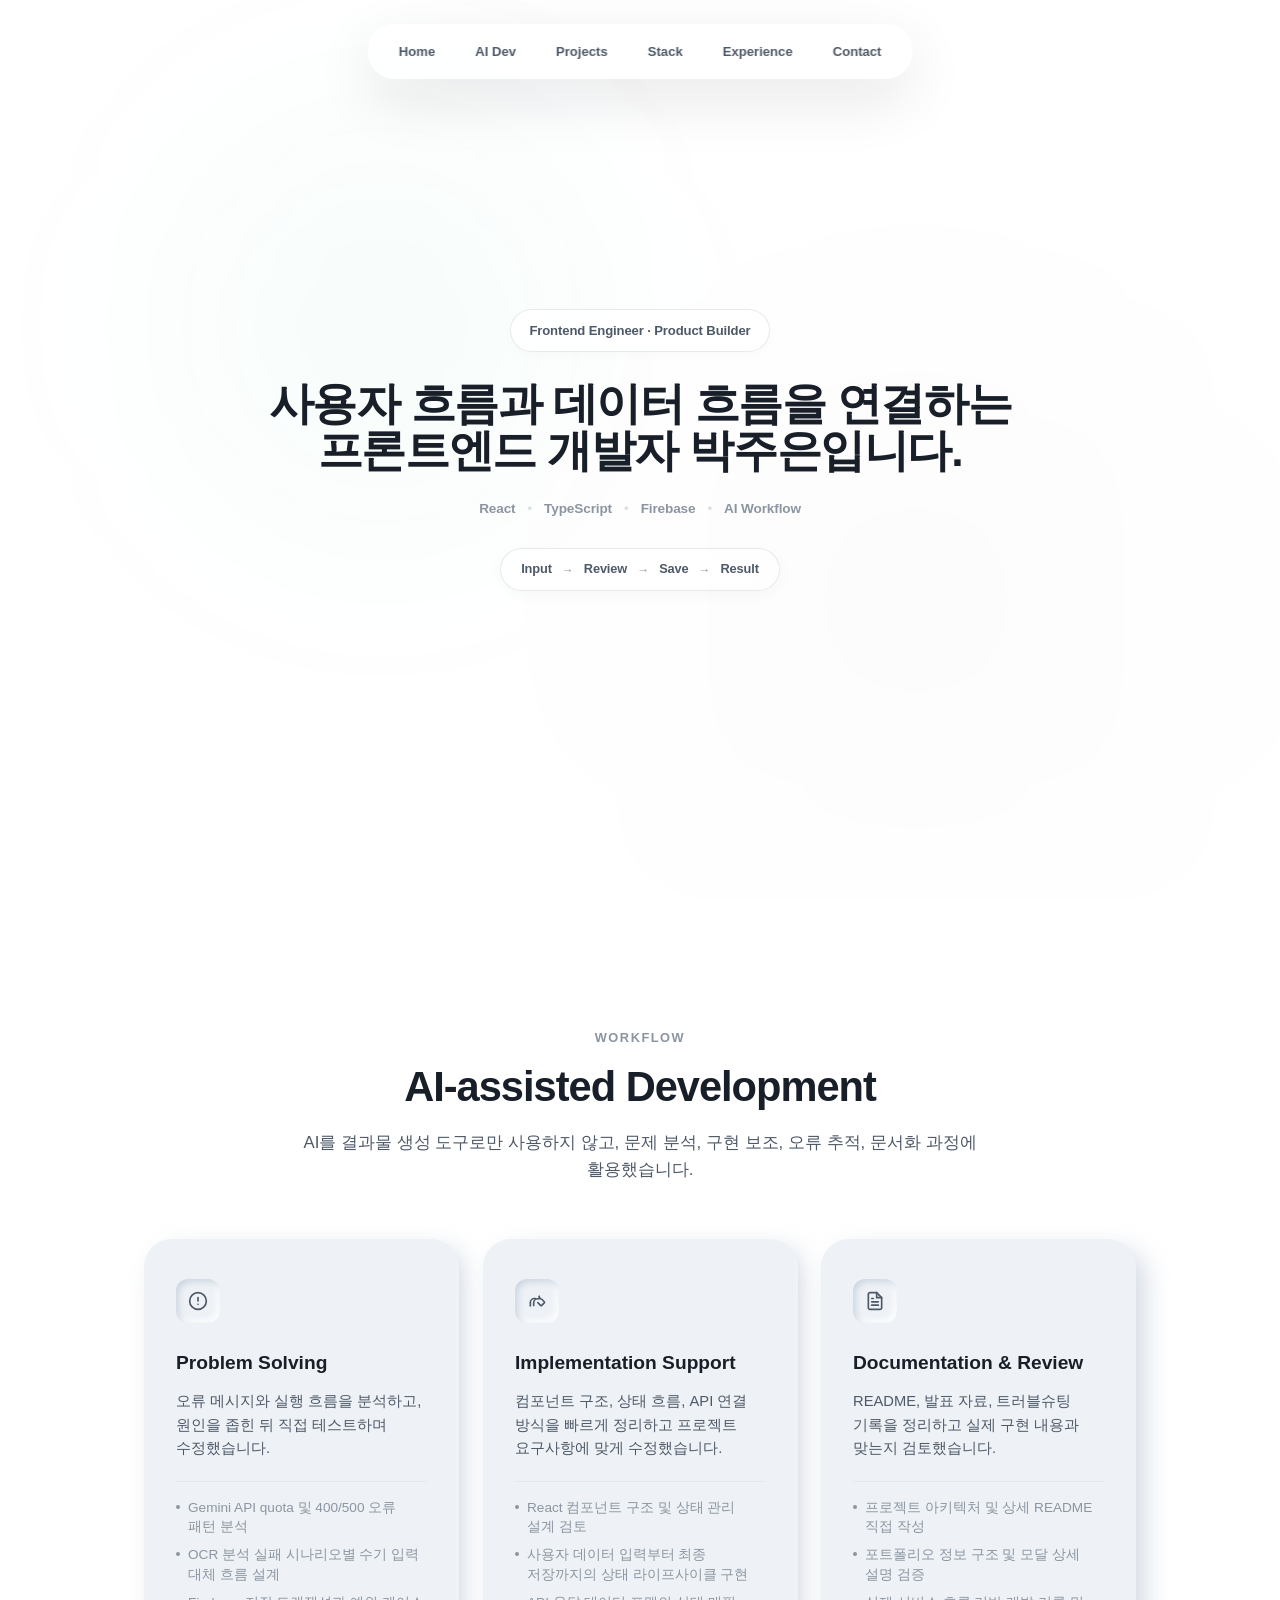
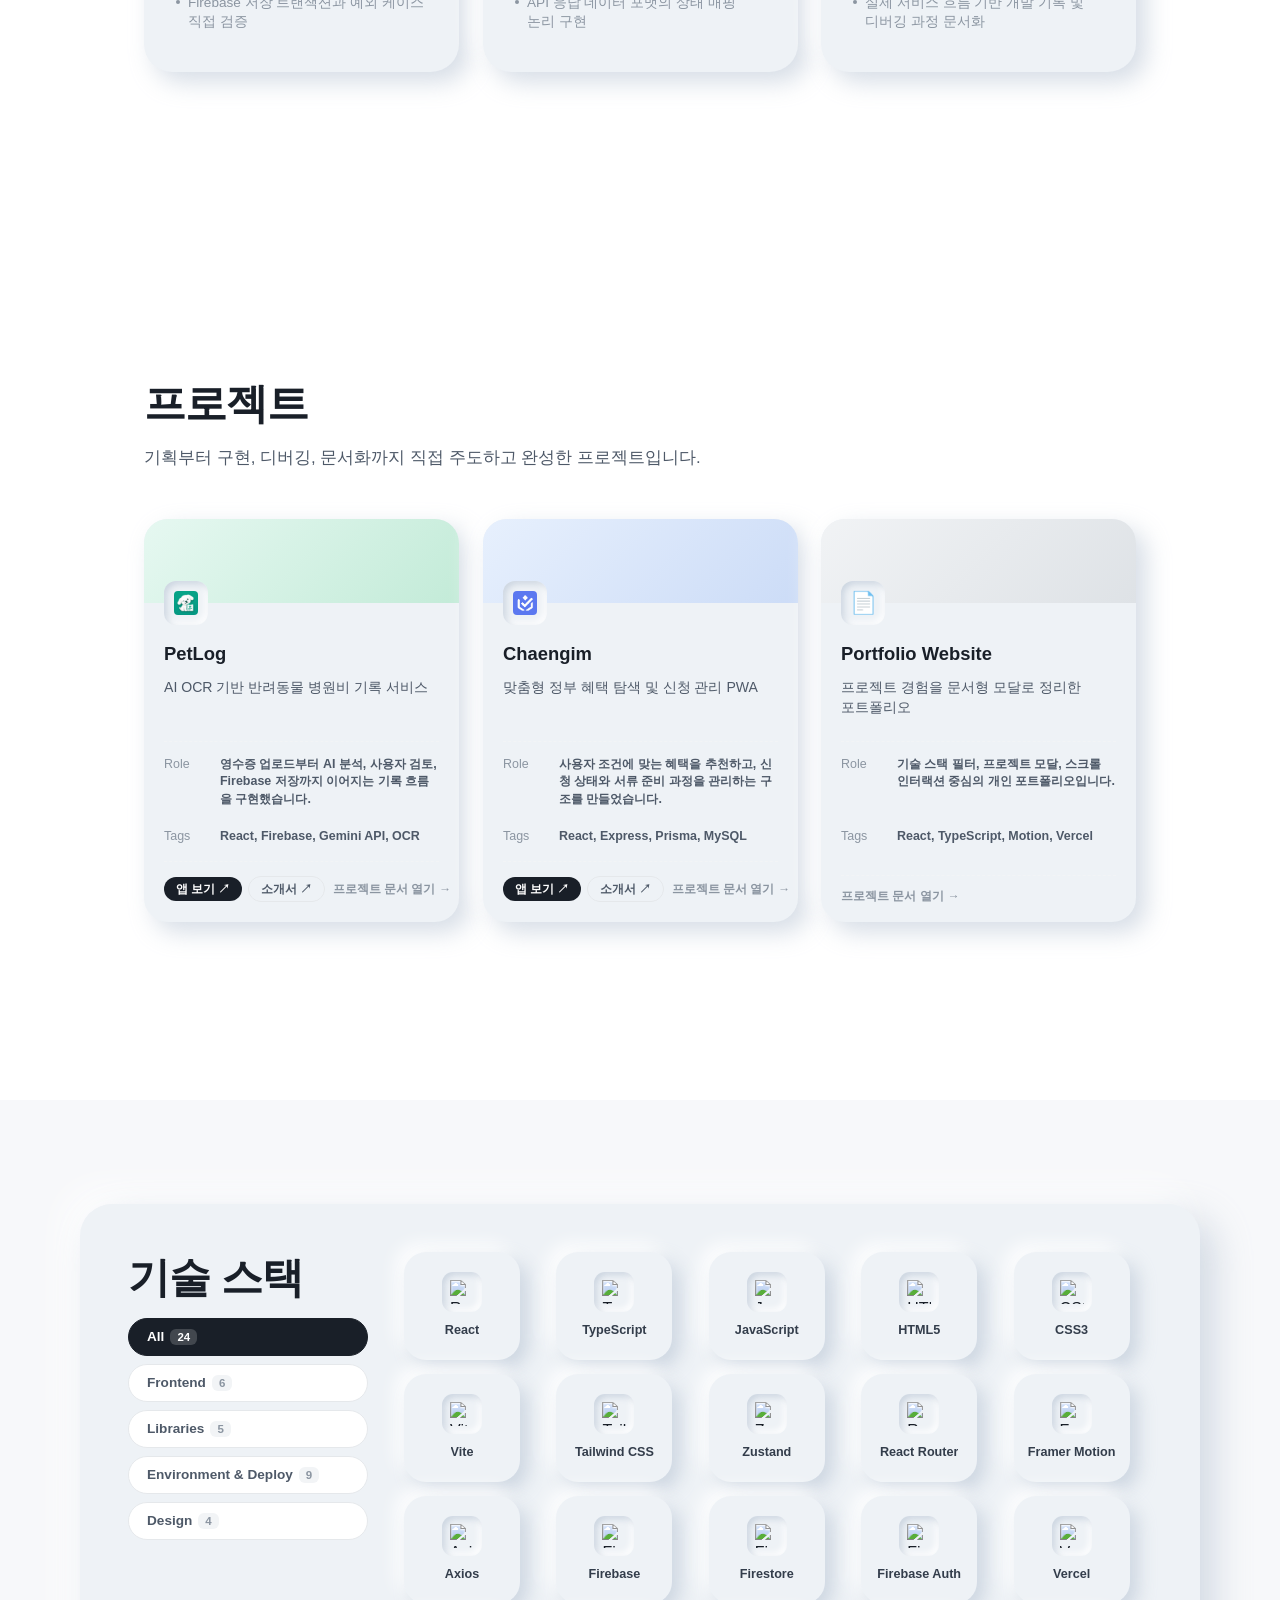
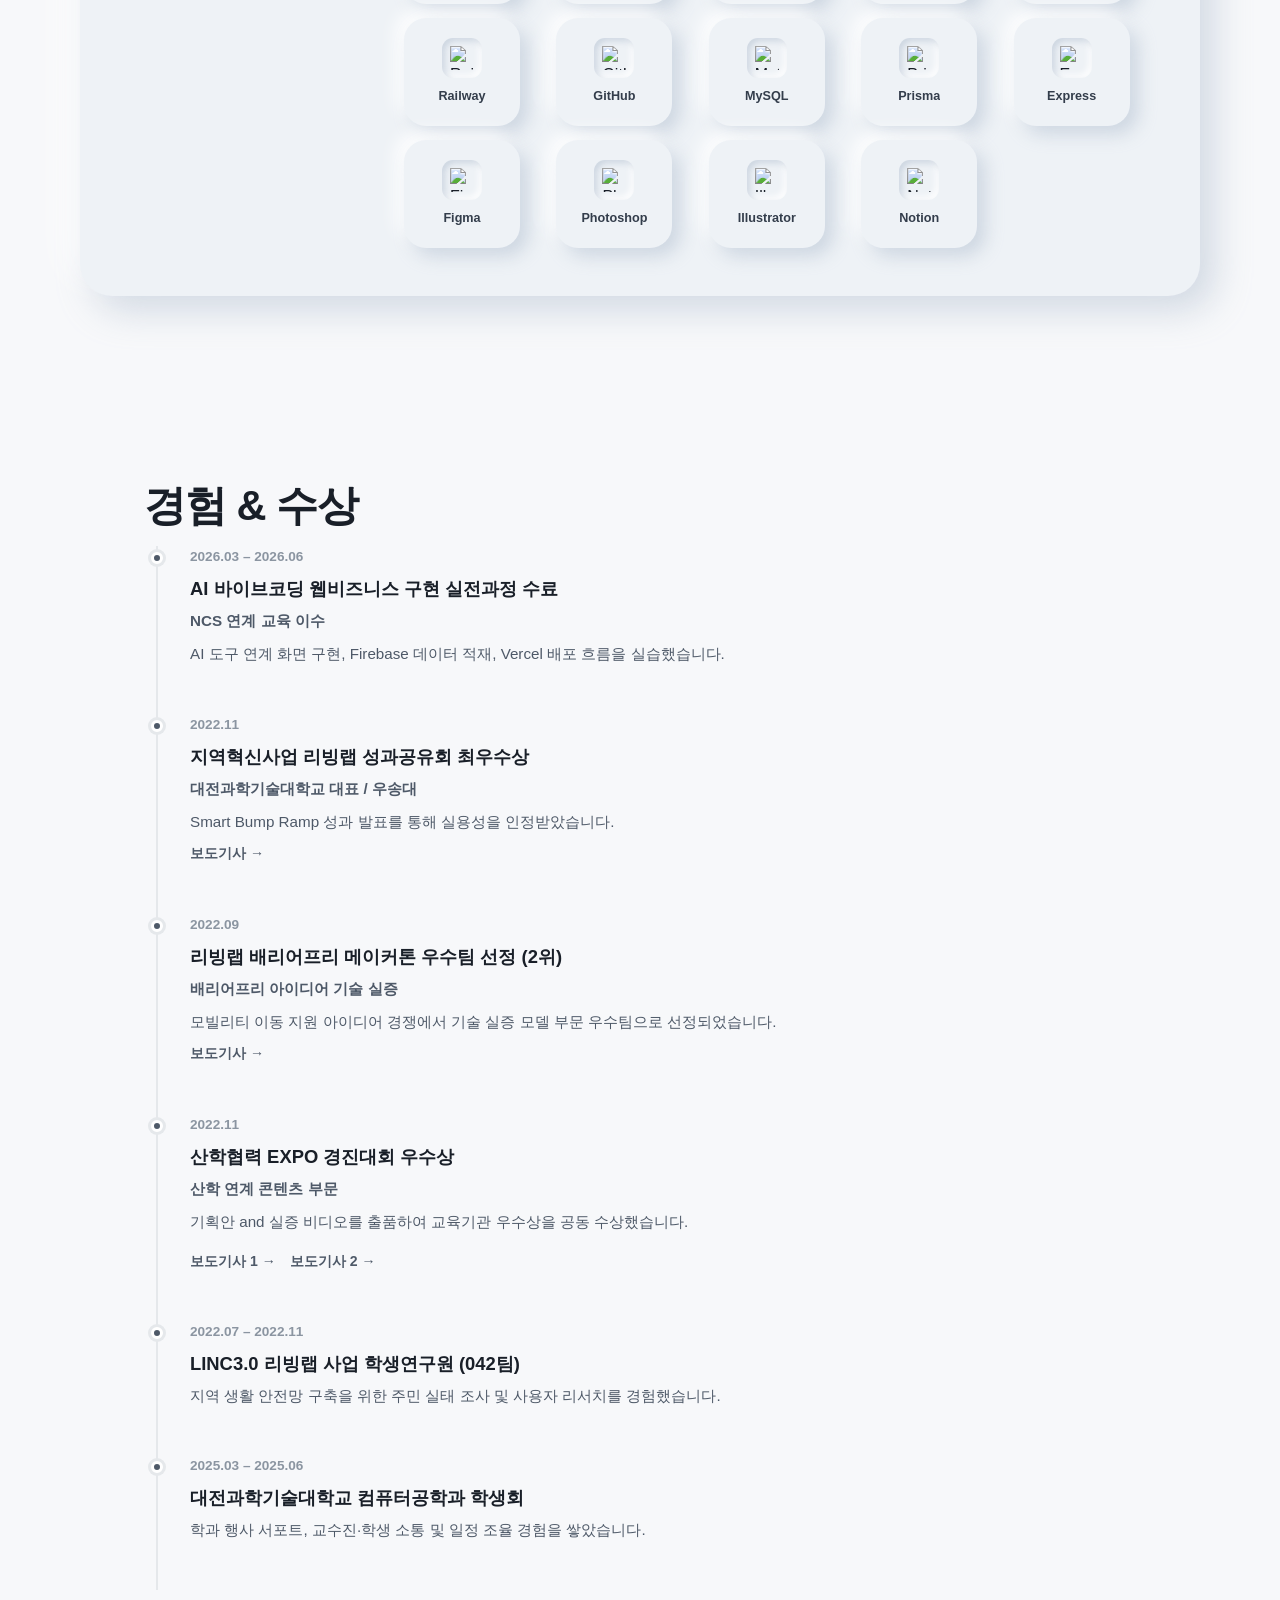
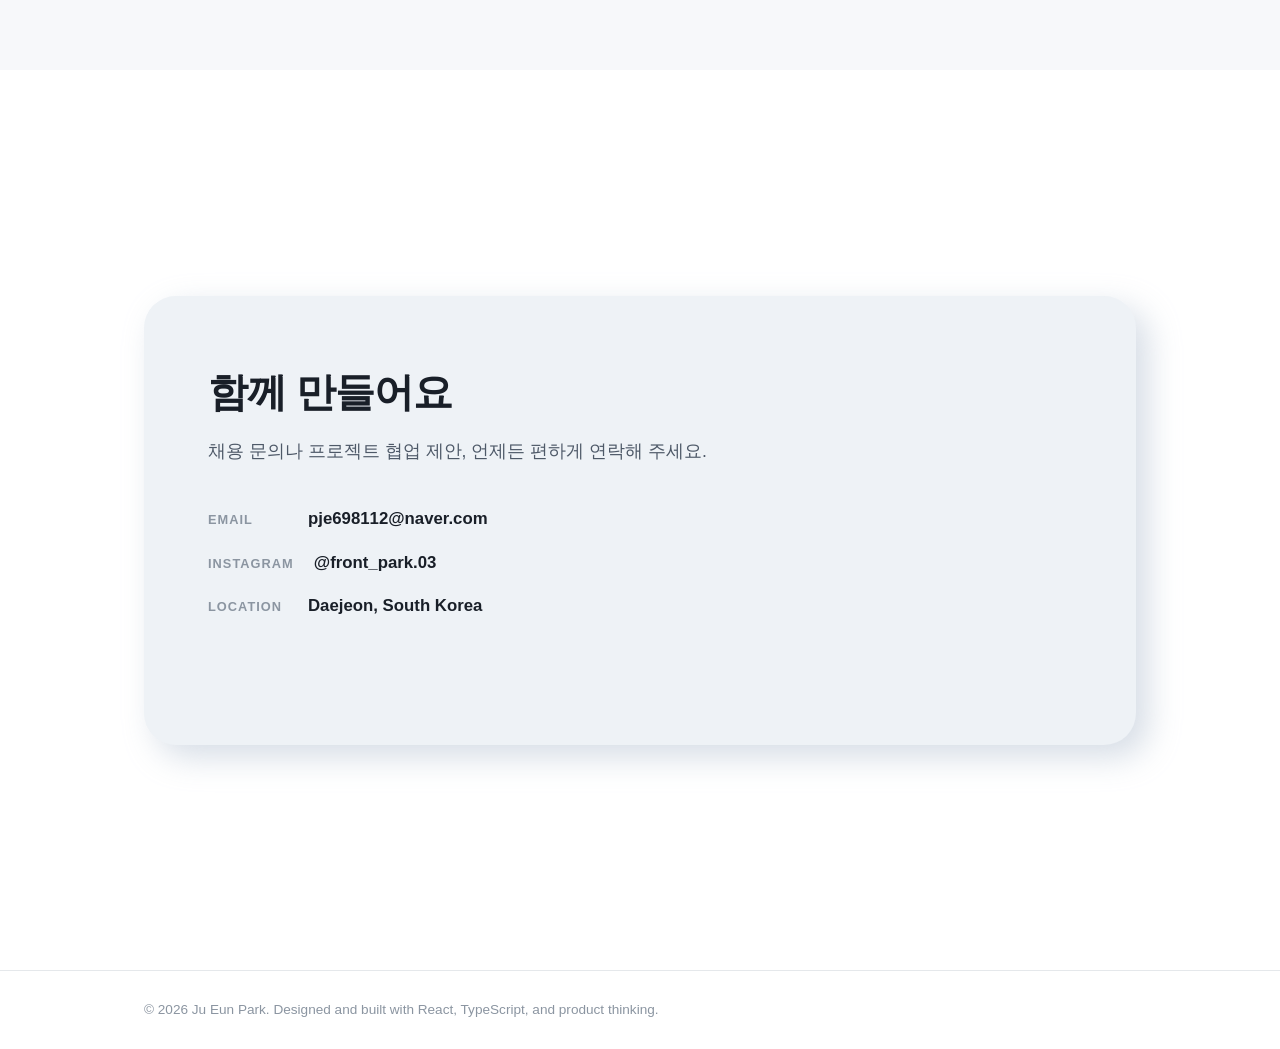
==== index.html @ 0b9e51f8 "Add files via upload" ====
<!DOCTYPE html>
<html lang="ko">

<head>
    <meta charset="UTF-8">
    <meta name="viewport" content="width=device-width, initial-scale=1.0">
    <title>박주은 | Frontend Engineer Portfolio</title>
    <meta name="description" content="React와 TypeScript를 기반으로 사용자 흐름, 데이터 저장, AI 기능 연동을 구현하는 프론트엔드 개발자 박주은의 포트폴리오입니다.">
    <link rel="stylesheet" as="style" crossorigin
        href="https://cdn.jsdelivr.net/gh/orioncactus/pretendard@v1.3.9/dist/web/static/pretendard.min.css" />
    <link rel="stylesheet" href="style.css?v=2.6">
    <!-- Lenis Smooth Scroll CDN -->
    <link rel="stylesheet" href="https://cdn.jsdelivr.net/npm/@studio-freight/lenis@1.0.34/css/lenis.css">
    <script src="https://cdn.jsdelivr.net/npm/@studio-freight/lenis@1.0.34/dist/lenis.min.js"></script>
</head>

<body>

    <!-- APP BACKGROUND LAYER (Soft Depth & Neumorphism) -->
    <div class="app-background">
        <div class="soft-depth-shape shape-convex shape-1"></div>
        <div class="soft-depth-shape shape-concave shape-2"></div>
        <div class="soft-depth-shape shape-convex shape-3"></div>
    </div>

    <!-- HEADER -->
    <header class="site-header" id="navbar">
        <div class="nav-pill">
            <button class="nav-toggle" id="nav-toggle" aria-label="메뉴 열기">
                <span class="hamburger-bar"></span>
                <span class="hamburger-bar"></span>
                <span class="hamburger-bar"></span>
            </button>
            <ul class="nav-links" id="nav-links">
                <li><a href="#hero">Home</a></li>
                <li><a href="#ai">AI Dev</a></li>
                <li><a href="#projects">Projects</a></li>
                <li><a href="#tech">Stack</a></li>
                <li><a href="#exp">Experience</a></li>
                <li><a href="#contact">Contact</a></li>
            </ul>
        </div>
    </header>

    <main>

        <!-- HERO -->
        <section class="hero" id="hero">
            <!-- Subtle Ambient Blur Backgrounds -->
            <div class="hero-blur-mint"></div>
            <div class="hero-blur-gray"></div>

            <div class="container hero-center">
                <div class="hero-badge hero-fade-up">Frontend Engineer · Product Builder</div>
                <h1 class="hero-main-title hero-fade-up">
                    사용자 흐름과 데이터 흐름을 연결하는<br class="pc-only"> 프론트엔드 개발자 박주은입니다.
                </h1>

                <!-- Hero Footer Tags -->
                <div class="hero-footer-tags hero-fade-up">
                    <span>React</span>
                    <span>•</span>
                    <span>TypeScript</span>
                    <span>•</span>
                    <span>Firebase</span>
                    <span>•</span>
                    <span>AI Workflow</span>
                </div>

                <!-- Hero Workflow Line -->
                <div class="hero-workflow hero-fade-up">
                    <span class="wf-step">Input</span>
                    <span class="wf-sep">→</span>
                    <span class="wf-step">Review</span>
                    <span class="wf-sep">→</span>
                    <span class="wf-step">Save</span>
                    <span class="wf-sep">→</span>
                    <span class="wf-step">Result</span>
                </div>
            </div>
        </section>

        <!-- AI-ASSISTED DEVELOPMENT -->
        <section class="section reveal-section" id="ai">
            <div class="container">
                <div style="text-align: center; margin-bottom: 56px;">
                    <p class="sec-label">Workflow</p>
                    <h2 class="sec-title" style="margin-bottom: 16px;">AI-assisted Development</h2>
                    <p class="sec-desc" style="margin: 0 auto; max-width: 680px;">
                        AI를 결과물 생성 도구로만 사용하지 않고, 문제 분석, 구현 보조, 오류 추적, 문서화 과정에 활용했습니다.
                    </p>
                </div>

                <div class="ai-cards-grid reveal-parent">
                    <!-- Card 1: Problem Solving -->
                    <div class="ai-card reveal-child">
                        <div class="ai-card-icon">
                            <svg width="20" height="20" viewBox="0 0 24 24" fill="none"
                                xmlns="http://www.w3.org/2000/svg">
                                <path
                                    d="M12 22C17.5228 22 22 17.5228 22 12C22 6.47715 17.5228 2 12 2C6.47715 2 2 6.47715 2 12C2 17.5228 6.47715 22 12 22Z"
                                    stroke="#4e5968" stroke-width="2" stroke-linecap="round" stroke-linejoin="round" />
                                <path d="M12 8V12" stroke="#4e5968" stroke-width="2" stroke-linecap="round"
                                    stroke-linejoin="round" />
                                <path d="M12 16H12.01" stroke="#4e5968" stroke-width="2" stroke-linecap="round"
                                    stroke-linejoin="round" />
                            </svg>
                        </div>
                        <h3>Problem Solving</h3>
                        <p class="ai-card-desc">
                            오류 메시지와 실행 흐름을 분석하고, 원인을 좁힌 뒤 직접 테스트하며 수정했습니다.
                        </p>
                        <ul class="ai-card-bullets">
                            <li>Gemini API quota 및 400/500 오류 패턴 분석</li>
                            <li>OCR 분석 실패 시나리오별 수기 입력 대체 흐름 설계</li>
                            <li>Firebase 저장 트랜잭션과 예외 케이스 직접 검증</li>
                        </ul>
                    </div>

                    <!-- Card 2: Implementation Support -->
                    <div class="ai-card reveal-child">
                        <div class="ai-card-icon">
                            <svg width="20" height="20" viewBox="0 0 24 24" fill="none"
                                xmlns="http://www.w3.org/2000/svg">
                                <path d="M14.7 6.3a1 1 0 0 0 0 1.4l1.6 1.6H13a5 5 0 0 0-5 5v3" stroke="#4e5968"
                                    stroke-width="2" stroke-linecap="round" stroke-linejoin="round" />
                                <path d="m13 14 3.3 3.3a1 1 0 0 0 1.4 0l3-3a1 1 0 0 0 0-1.4l-3-3" stroke="#4e5968"
                                    stroke-width="2" stroke-linecap="round" stroke-linejoin="round" />
                                <path d="M4 18v-4a5 5 0 0 1 5-5h1" stroke="#4e5968" stroke-width="2"
                                    stroke-linecap="round" stroke-linejoin="round" />
                            </svg>
                        </div>
                        <h3>Implementation Support</h3>
                        <p class="ai-card-desc">
                            컴포넌트 구조, 상태 흐름, API 연결 방식을 빠르게 정리하고 프로젝트 요구사항에 맞게 수정했습니다.
                        </p>
                        <ul class="ai-card-bullets">
                            <li>React 컴포넌트 구조 및 상태 관리 설계 검토</li>
                            <li>사용자 데이터 입력부터 최종 저장까지의 상태 라이프사이클 구현</li>
                            <li>API 응답 데이터 포맷의 상태 매핑 논리 구현</li>
                        </ul>
                    </div>

                    <!-- Card 3: Documentation & Review -->
                    <div class="ai-card reveal-child">
                        <div class="ai-card-icon">
                            <svg width="20" height="20" viewBox="0 0 24 24" fill="none"
                                xmlns="http://www.w3.org/2000/svg">
                                <path
                                    d="M14 2H6C5.46957 2 4.96086 2.21071 4.58579 2.58579C4.21071 2.96086 4 3.46957 4 4V20C4 20.5304 4.21071 21.0391 4.58579 21.4142C4.96086 21.7893 5.46957 22 6 22H18C18.5304 22 19.0391 21.7893 19.4142 21.4142C19.7893 21.0391 20 20.5304 20 20V8L14 2Z"
                                    stroke="#4e5968" stroke-width="2" stroke-linecap="round" stroke-linejoin="round" />
                                <path d="M14 2V8H20" stroke="#4e5968" stroke-width="2" stroke-linecap="round"
                                    stroke-linejoin="round" />
                                <path d="M16 13H8" stroke="#4e5968" stroke-width="2" stroke-linecap="round"
                                    stroke-linejoin="round" />
                                <path d="M16 17H8" stroke="#4e5968" stroke-width="2" stroke-linecap="round"
                                    stroke-linejoin="round" />
                                <path d="M10 9H8" stroke="#4e5968" stroke-width="2" stroke-linecap="round"
                                    stroke-linejoin="round" />
                            </svg>
                        </div>
                        <h3>Documentation & Review</h3>
                        <p class="ai-card-desc">
                            README, 발표 자료, 트러블슈팅 기록을 정리하고 실제 구현 내용과 맞는지 검토했습니다.
                        </p>
                        <ul class="ai-card-bullets">
                            <li>프로젝트 아키텍처 및 상세 README 직접 작성</li>
                            <li>포트폴리오 정보 구조 및 모달 상세 설명 검증</li>
                            <li>실제 서비스 흐름 기반 개발 기록 및 디버깅 과정 문서화</li>
                        </ul>
                    </div>
                </div>
            </div>
        </section>



        <!-- PROJECTS HUB -->
        <section class="section reveal-section" id="projects">
            <div class="container">
                <div class="sec-header reveal">
                    <h2 class="sec-title">프로젝트</h2>
                    <p class="sec-desc">기획부터 구현, 디버깅, 문서화까지 직접 주도하고 완성한 프로젝트입니다.</p>
                </div>

                <div class="project-card-grid reveal-parent">
                    <!-- PetLog Card (Notion Gallery Style) -->
                    <div class="project-card-mini open-modal-btn reveal-child" data-project="petlog">
                        <div class="notion-card-cover"
                            style="background: linear-gradient(135deg, #e6f8f1 0%, #c3ebd8 100%);"></div>
                        <div class="notion-card-body">
                            <div class="notion-card-icon-wrap">
                                <img src="assets/images/petlog_icon.jpg" alt="PetLog">
                            </div>
                            <div class="notion-card-content">
                                <div class="notion-card-header">
                                    <h3 class="mini-title">PetLog</h3>
                                </div>
                                <p class="mini-desc">AI OCR 기반 반려동물 병원비 기록 서비스</p>

                                <div class="notion-card-properties">
                                    <div class="notion-prop"><span class="prop-k">Role</span><span class="prop-v">영수증
                                            업로드부터 AI 분석, 사용자 검토, Firebase 저장까지 이어지는 기록 흐름을 구현했습니다.</span></div>
                                    <div class="notion-prop"><span class="prop-k">Tags</span><span class="prop-v">React,
                                            Firebase, Gemini API, OCR</span></div>
                                </div>

                                <div class="notion-card-footer">
                                    <div class="card-quick-links">
                                        <a href="https://petlog-eight.vercel.app/" target="_blank" rel="noopener"
                                            class="card-link-btn card-link-primary" onclick="event.stopPropagation()">앱
                                            보기 ↗</a>
                                        <a href="https://petlogweb.vercel.app/" target="_blank" rel="noopener"
                                            class="card-link-btn card-link-secondary"
                                            onclick="event.stopPropagation()">소개서 ↗</a>
                                    </div>
                                    <span class="view-detail-btn">프로젝트 문서 열기 <span class="arrow">→</span></span>
                                </div>
                            </div>
                        </div>
                    </div>

                    <!-- Chaengim Card (Notion Gallery Style) -->
                    <div class="project-card-mini open-modal-btn reveal-child" data-project="chaengim">
                        <div class="notion-card-cover"
                            style="background: linear-gradient(135deg, #e7f0fd 0%, #ccdcf7 100%);"></div>
                        <div class="notion-card-body">
                            <div class="notion-card-icon-wrap">
                                <img src="assets/images/jppimg.png" alt="Chaengim">
                            </div>
                            <div class="notion-card-content">
                                <div class="notion-card-header">
                                    <h3 class="mini-title">Chaengim</h3>
                                </div>
                                <p class="mini-desc">맞춤형 정부 혜택 탐색 및 신청 관리 PWA</p>

                                <div class="notion-card-properties">
                                    <div class="notion-prop"><span class="prop-k">Role</span><span class="prop-v">사용자
                                            조건에 맞는 혜택을 추천하고, 신청 상태와 서류 준비 과정을 관리하는 구조를 만들었습니다.</span></div>
                                    <div class="notion-prop"><span class="prop-k">Tags</span><span class="prop-v">React,
                                            Express, Prisma, MySQL</span></div>
                                </div>

                                <div class="notion-card-footer">
                                    <div class="card-quick-links">
                                        <a href="https://chaengim.vercel.app/" target="_blank" rel="noopener"
                                            class="card-link-btn card-link-primary" onclick="event.stopPropagation()">앱
                                            보기 ↗</a>
                                        <a href="https://chaengimweb.vercel.app/" target="_blank" rel="noopener"
                                            class="card-link-btn card-link-secondary"
                                            onclick="event.stopPropagation()">소개서 ↗</a>
                                    </div>
                                    <span class="view-detail-btn">프로젝트 문서 열기 <span class="arrow">→</span></span>
                                </div>
                            </div>
                        </div>
                    </div>

                    <!-- Portfolio Card (Notion Gallery Style) -->
                    <div class="project-card-mini open-modal-btn reveal-child" data-project="portfolio">
                        <div class="notion-card-cover"
                            style="background: linear-gradient(135deg, #f1f3f5 0%, #dee2e6 100%);"></div>
                        <div class="notion-card-body">
                            <div class="notion-card-icon-wrap default-icon">
                                <span>📄</span>
                            </div>
                            <div class="notion-card-content">
                                <div class="notion-card-header">
                                    <h3 class="mini-title">Portfolio Website</h3>
                                </div>
                                <p class="mini-desc">프로젝트 경험을 문서형 모달로 정리한 포트폴리오</p>

                                <div class="notion-card-properties">
                                    <div class="notion-prop"><span class="prop-k">Role</span><span class="prop-v">기술 스택
                                            필터, 프로젝트 모달, 스크롤 인터랙션 중심의 개인 포트폴리오입니다.</span></div>
                                    <div class="notion-prop"><span class="prop-k">Tags</span><span class="prop-v">React,
                                            TypeScript, Motion, Vercel</span></div>
                                </div>

                                <div class="notion-card-footer">
                                    <span class="view-detail-btn">프로젝트 문서 열기 <span class="arrow">→</span></span>
                                </div>
                            </div>
                        </div>
                    </div>
                </div>
            </div>
        </section>

        <!-- TECH STACK -->
        <section class="section bg-soft reveal-section" id="tech">
            <div class="container">
                <div class="tech-left-col">
                    <h2 class="sec-title">기술 스택</h2>

                    <!-- Filter Pills -->
                    <div class="tech-filter-bar">
                        <button class="tech-filter-btn active" data-filter="all">All <span
                                class="filter-count">24</span></button>
                        <button class="tech-filter-btn" data-filter="frontend">Frontend <span
                                class="filter-count">6</span></button>
                        <button class="tech-filter-btn" data-filter="libraries">Libraries <span
                                class="filter-count">5</span></button>
                        <button class="tech-filter-btn" data-filter="env-deploy">Environment &amp; Deploy <span
                                class="filter-count">9</span></button>
                        <button class="tech-filter-btn" data-filter="design">Design <span
                                class="filter-count">4</span></button>
                    </div>
                </div>

                <!-- Tech Logo Grid -->
                <div class="tech-logo-grid reveal-parent">
                    <!-- Frontend -->
                    <div class="tech-item" data-category="frontend">
                        <div class="tech-logo-wrap"><img
                                src="https://cdn.jsdelivr.net/gh/devicons/devicon/icons/react/react-original.svg"
                                alt="React"></div>
                        <span>React</span>
                    </div>
                    <div class="tech-item" data-category="frontend">
                        <div class="tech-logo-wrap"><img
                                src="https://cdn.jsdelivr.net/gh/devicons/devicon/icons/typescript/typescript-original.svg"
                                alt="TypeScript"></div>
                        <span>TypeScript</span>
                    </div>
                    <div class="tech-item" data-category="frontend">
                        <div class="tech-logo-wrap"><img
                                src="https://cdn.jsdelivr.net/gh/devicons/devicon/icons/javascript/javascript-original.svg"
                                alt="JavaScript"></div>
                        <span>JavaScript</span>
                    </div>
                    <div class="tech-item" data-category="frontend">
                        <div class="tech-logo-wrap"><img
                                src="https://cdn.jsdelivr.net/gh/devicons/devicon/icons/html5/html5-original.svg"
                                alt="HTML5"></div>
                        <span>HTML5</span>
                    </div>
                    <div class="tech-item" data-category="frontend">
                        <div class="tech-logo-wrap"><img
                                src="https://cdn.jsdelivr.net/gh/devicons/devicon/icons/css3/css3-original.svg"
                                alt="CSS3"></div>
                        <span>CSS3</span>
                    </div>
                    <div class="tech-item" data-category="frontend">
                        <div class="tech-logo-wrap"><img
                                src="https://cdn.jsdelivr.net/gh/devicons/devicon/icons/vitejs/vitejs-original.svg"
                                alt="Vite"></div>
                        <span>Vite</span>
                    </div>

                    <!-- Libraries -->
                    <div class="tech-item" data-category="libraries">
                        <div class="tech-logo-wrap"><img
                                src="https://cdn.jsdelivr.net/gh/devicons/devicon@latest/icons/tailwindcss/tailwindcss-original.svg"
                                alt="Tailwind CSS"></div>
                        <span>Tailwind CSS</span>
                    </div>
                    <div class="tech-item" data-category="libraries">
                        <div class="tech-logo-wrap"><img src="https://cdn.simpleicons.org/zustand/525252" alt="Zustand">
                        </div>
                        <span>Zustand</span>
                    </div>
                    <div class="tech-item" data-category="libraries">
                        <div class="tech-logo-wrap"><img src="https://cdn.simpleicons.org/reactrouter/F43E5C"
                                alt="React Router"></div>
                        <span>React Router</span>
                    </div>
                    <div class="tech-item" data-category="libraries">
                        <div class="tech-logo-wrap"><img src="https://cdn.simpleicons.org/framer/0055FF"
                                alt="Framer Motion"></div>
                        <span>Framer Motion</span>
                    </div>
                    <div class="tech-item" data-category="libraries">
                        <div class="tech-logo-wrap"><img src="https://cdn.simpleicons.org/axios/5A29E4" alt="Axios">
                        </div>
                        <span>Axios</span>
                    </div>

                    <!-- Env & Deploy -->
                    <div class="tech-item" data-category="env-deploy">
                        <div class="tech-logo-wrap"><img
                                src="https://cdn.jsdelivr.net/gh/devicons/devicon/icons/firebase/firebase-original.svg"
                                alt="Firebase"></div>
                        <span>Firebase</span>
                    </div>
                    <div class="tech-item" data-category="env-deploy">
                        <div class="tech-logo-wrap"><img
                                src="https://cdn.jsdelivr.net/gh/devicons/devicon/icons/firebase/firebase-original.svg"
                                alt="Firestore"></div>
                        <span>Firestore</span>
                    </div>
                    <div class="tech-item" data-category="env-deploy">
                        <div class="tech-logo-wrap"><img
                                src="https://cdn.jsdelivr.net/gh/devicons/devicon/icons/firebase/firebase-original.svg"
                                alt="Firebase Auth"></div>
                        <span>Firebase Auth</span>
                    </div>
                    <div class="tech-item" data-category="env-deploy">
                        <div class="tech-logo-wrap"><img src="https://cdn.simpleicons.org/vercel/000000" alt="Vercel">
                        </div>
                        <span>Vercel</span>
                    </div>
                    <div class="tech-item" data-category="env-deploy">
                        <div class="tech-logo-wrap"><img src="https://cdn.simpleicons.org/railway/000000" alt="Railway">
                        </div>
                        <span>Railway</span>
                    </div>
                    <div class="tech-item" data-category="env-deploy">
                        <div class="tech-logo-wrap"><img src="https://cdn.simpleicons.org/github/181717" alt="GitHub">
                        </div>
                        <span>GitHub</span>
                    </div>
                    <div class="tech-item" data-category="env-deploy">
                        <div class="tech-logo-wrap"><img
                                src="https://cdn.jsdelivr.net/gh/devicons/devicon/icons/mysql/mysql-original.svg"
                                alt="MySQL"></div>
                        <span>MySQL</span>
                    </div>
                    <div class="tech-item" data-category="env-deploy">
                        <div class="tech-logo-wrap"><img src="https://cdn.simpleicons.org/prisma/2d3748" alt="Prisma">
                        </div>
                        <span>Prisma</span>
                    </div>
                    <div class="tech-item" data-category="env-deploy">
                        <div class="tech-logo-wrap"><img src="https://cdn.simpleicons.org/express/000000" alt="Express">
                        </div>
                        <span>Express</span>
                    </div>

                    <!-- Design -->
                    <div class="tech-item" data-category="design">
                        <div class="tech-logo-wrap"><img
                                src="https://cdn.jsdelivr.net/gh/devicons/devicon/icons/figma/figma-original.svg"
                                alt="Figma"></div>
                        <span>Figma</span>
                    </div>
                    <div class="tech-item" data-category="design">
                        <div class="tech-logo-wrap"><img
                                src="https://cdn.jsdelivr.net/gh/devicons/devicon/icons/photoshop/photoshop-original.svg"
                                alt="Photoshop"></div>
                        <span>Photoshop</span>
                    </div>
                    <div class="tech-item" data-category="design">
                        <div class="tech-logo-wrap"><img
                                src="https://cdn.jsdelivr.net/gh/devicons/devicon/icons/illustrator/illustrator-original.svg"
                                alt="Illustrator"></div>
                        <span>Illustrator</span>
                    </div>
                    <div class="tech-item" data-category="design">
                        <div class="tech-logo-wrap"><img src="https://cdn.simpleicons.org/notion/000000" alt="Notion">
                        </div>
                        <span>Notion</span>
                    </div>
                </div>
            </div>
        </section>



        <!-- EXPERIENCE -->
        <section class="section bg-soft" id="exp">
            <div class="container">
                <h2 class="sec-title">경험 &amp; 수상</h2>
                <div class="timeline reveal-parent">
                    <div class="tl-item reveal-child">
                        <div class="tl-period">2026.03 – 2026.06</div>
                        <div class="tl-content">
                            <h3>AI 바이브코딩 웹비즈니스 구현 실전과정 수료</h3>
                            <p class="tl-org">NCS 연계 교육 이수</p>
                            <p>AI 도구 연계 화면 구현, Firebase 데이터 적재, Vercel 배포 흐름을 실습했습니다.</p>
                        </div>
                    </div>
                    <div class="tl-item reveal-child">
                        <div class="tl-period">2022.11</div>
                        <div class="tl-content">
                            <h3>지역혁신사업 리빙랩 성과공유회 최우수상</h3>
                            <p class="tl-org">대전과학기술대학교 대표 / 우송대</p>
                            <p>Smart Bump Ramp 성과 발표를 통해 실용성을 인정받았습니다.</p>
                            <a href="https://www.ccnnews.co.kr/news/articleView.html?idxno=279656" target="_blank"
                                rel="noopener" class="tl-link">보도기사 →</a>
                        </div>
                    </div>
                    <div class="tl-item reveal-child">
                        <div class="tl-period">2022.09</div>
                        <div class="tl-content">
                            <h3>리빙랩 배리어프리 메이커톤 우수팀 선정 (2위)</h3>
                            <p class="tl-org">배리어프리 아이디어 기술 실증</p>
                            <p>모빌리티 이동 지원 아이디어 경쟁에서 기술 실증 모델 부문 우수팀으로 선정되었습니다.</p>
                            <a href="https://daily.hankooki.com/news/articleView.html?idxno=875958" target="_blank"
                                rel="noopener" class="tl-link">보도기사 →</a>
                        </div>
                    </div>
                    <div class="tl-item reveal-child">
                        <div class="tl-period">2022.11</div>
                        <div class="tl-content">
                            <h3>산학협력 EXPO 경진대회 우수상</h3>
                            <p class="tl-org">산학 연계 콘텐츠 부문</p>
                            <p>기획안 and 실증 비디오를 출품하여 교육기관 우수상을 공동 수상했습니다.</p>
                            <div class="tl-links">
                                <a href="https://www.newsis.com/view/NISX20221109_0002080068" target="_blank"
                                    rel="noopener" class="tl-link">보도기사 1 →</a>
                                <a href="https://www.ccnnews.co.kr/news/articleView.html?idxno=275325" target="_blank"
                                    rel="noopener" class="tl-link">보도기사 2 →</a>
                            </div>
                        </div>
                    </div>
                    <div class="tl-item reveal-child">
                        <div class="tl-period">2022.07 – 2022.11</div>
                        <div class="tl-content">
                            <h3>LINC3.0 리빙랩 사업 학생연구원 (042팀)</h3>
                            <p>지역 생활 안전망 구축을 위한 주민 실태 조사 및 사용자 리서치를 경험했습니다.</p>
                        </div>
                    </div>
                    <div class="tl-item reveal-child">
                        <div class="tl-period">2025.03 – 2025.06</div>
                        <div class="tl-content">
                            <h3>대전과학기술대학교 컴퓨터공학과 학생회</h3>
                            <p>학과 행사 서포트, 교수진·학생 소통 및 일정 조율 경험을 쌓았습니다.</p>
                        </div>
                    </div>
                </div>
            </div>
        </section>

        <!-- CONTACT -->
        <section class="section reveal-section" id="contact">
            <div class="container">
                <div class="contact-wrap reveal">
                    <div class="contact-text">
                        <h2>함께 만들어요</h2>
                        <p class="contact-desc">채용 문의나 프로젝트 협업 제안, 언제든 편하게 연락해 주세요.</p>
                        <div class="contact-info">
                            <div class="ci"><span class="ci-k">Email</span><a href="mailto:pje698112@naver.com"
                                    class="ci-v">pje698112@naver.com</a></div>
                            <div class="ci"><span class="ci-k">Instagram</span><a
                                    href="https://www.instagram.com/front_park.03?igsh=MTNwbzExNWNycTExOA%3D%3D&utm_source=qr"
                                    target="_blank" rel="noopener" class="ci-v">@front_park.03</a></div>
                            <div class="ci"><span class="ci-k">Location</span><span class="ci-v">Daejeon, South
                                    Korea</span></div>
                        </div>
                        <!-- Email Copy Component Target Container -->
                        <div id="copy-email-button-container" style="position: relative; display: inline-block;"></div>
                    </div>
                </div>
            </div>
        </section>

    </main>

    <footer class="site-footer">
        <div class="container footer-inner">
            <p>© 2026 Ju Eun Park. Designed and built with React, TypeScript, and product thinking.</p>
        </div>
    </footer>

    <!-- ── NOTION STYLE MODALS ── -->

    <!-- MODAL CONTAINER (COMMON overlay) -->
    <div class="notion-modal-overlay" id="notion-modal">
        <div class="notion-modal-container">
            <button class="dots-close-button project-modal-close" id="modal-close-btn" aria-label="모달 닫기">
                <svg width="22" height="22" viewBox="0 0 22 22" aria-hidden="true" focusable="false">
                    <!-- 4 dots (normal state) -->
                    <circle class="dot dot-tl" cx="6" cy="6" r="1.4" fill="currentColor" />
                    <circle class="dot dot-tr" cx="16" cy="6" r="1.4" fill="currentColor" />
                    <circle class="dot dot-bl" cx="6" cy="16" r="1.4" fill="currentColor" />
                    <circle class="dot dot-br" cx="16" cy="16" r="1.4" fill="currentColor" />

                    <!-- 2 diagonal lines (normal state: scale 0 from origins) -->
                    <!-- line 1: top-left to bottom-right (origin at 6,6) -->
                    <line class="morph-line line-1" x1="6" y1="6" x2="16" y2="16" stroke="currentColor"
                        stroke-width="2.2" stroke-linecap="round" />
                    <!-- line 2: top-right to bottom-left (origin at 16,6) -->
                    <line class="morph-line line-2" x1="16" y1="6" x2="6" y2="16" stroke="currentColor"
                        stroke-width="2.2" stroke-linecap="round" />
                </svg>
            </button>

            <div class="notion-modal-scroll-wrap" id="modal-content-target" data-lenis-prevent>
                <!-- Dynamic content will be injected here via script.js -->
            </div>
        </div>
    </div>

    </main>

    <script src="projectsData.js?v=2.6"></script>
    <script src="CopyEmailButton.js?v=2.6"></script>
    <script src="script.js?v=2.6"></script>
</body>

</html>
---- style.css ----
/* ── 박주은 Portfolio · Notion + Apple + Toss ── */

:root {
  --bg: #ffffff;
  --bg-s: #f7f8fa;
  --t1: #191f28;
  --t2: #4e5968;
  --t3: #8b95a1;
  --bd: #e5e8eb;
  
  /* Accent: Mint only used for tags/lines/highlights */
  --ac: #12b886;
  --ac-s: #e6f8f1;
  
  /* Shadows & Radius */
  --sh-sm: 0 4px 20px rgba(0, 0, 0, 0.03);
  --sh-md: 0 12px 40px rgba(0, 0, 0, 0.06);
  --r-card: 24px;
  --r-lg: 32px;
  
  --nav-h: 64px;
  --font: 'Pretendard', -apple-system, BlinkMacSystemFont, 'Segoe UI', Roboto, sans-serif;
}

/* ── RESET ── */
*, *::before, *::after {
  margin: 0;
  padding: 0;
  box-sizing: border-box;
}

html.lenis, html.lenis-smooth {
  height: auto;
}

.lenis.lenis-smooth body {
  scroll-behavior: auto;
}

.lenis.lenis-prevent {
  overscroll-behavior: contain;
}

.lenis.lenis-blocked {
  overflow: hidden;
}

html {
  font-family: var(--font);
  background: var(--bg);
  color: var(--t1);
  overflow-x: hidden;
}

/* ── APP BACKGROUND LAYER (Neumorphism / Soft Depth) ── */
.app-background {
  position: fixed;
  inset: 0;
  z-index: -10; /* Put behind all content elements */
  overflow: hidden;
  pointer-events: none;
  background:
    radial-gradient(circle at 10% 15%, rgba(18, 184, 134, 0.05), transparent 32%),
    radial-gradient(circle at 90% 12%, rgba(163, 177, 198, 0.2), transparent 30%),
    #eef2f6; /* Neumorphic base color: soft greyish blue */
}

.soft-depth-shape {
  position: absolute;
  border-radius: 80px;
  background: #eef2f6; /* Color matches the background for the true neumorphic illusion */
  will-change: transform;
}

/* Convex shape (embossed / popped out) */
.shape-convex {
  box-shadow:
    14px 14px 32px rgba(165, 179, 200, 0.55),
    -14px -14px 32px rgba(255, 255, 255, 0.95);
}

/* Concave shape (debossed / pressed in) */
.shape-concave {
  box-shadow:
    inset 14px 14px 30px rgba(165, 179, 200, 0.6),
    inset -14px -14px 30px rgba(255, 255, 255, 0.95);
}

.shape-1 {
  width: 480px;
  height: 280px;
  top: 140px;
  right: -100px;
  transform: rotate(-12deg);
}

.shape-2 {
  width: 380px;
  height: 240px;
  top: 760px;
  left: -120px;
  transform: rotate(10deg);
}

.shape-3 {
  width: 580px;
  height: 320px;
  bottom: 240px;
  right: -160px;
  transform: rotate(8deg);
}

body {
  font-size: 16px;
  line-height: 1.62;
  -webkit-font-smoothing: antialiased;
}

body.modal-open {
  overflow: hidden !important; /* Prevent background scroll when modal active */
}

a {
  text-decoration: none;
  color: inherit;
}

img {
  max-width: 100%;
  display: block;
}

ul {
  list-style: none;
}

/* ── LAYOUT & COMMON ── */
.container {
  max-width: 1040px;
  margin: 0 auto;
  padding: 0 24px;
}

.section {
  padding: 120px 0; /* Apple-like premium wide spacing */
}

.bg-soft {
  background: var(--bg-s);
}

.sec-label {
  font-size: 0.8rem;
  font-weight: 700;
  letter-spacing: 0.12em;
  text-transform: uppercase;
  color: var(--t3);
  margin-bottom: 12px;
}

.sec-title {
  font-size: clamp(1.8rem, 4vw, 2.6rem);
  font-weight: 800;
  letter-spacing: -1px;
  line-height: 1.25;
  color: var(--t1);
  margin-bottom: 14px;
}

.sec-desc {
  font-size: 1.05rem;
  color: var(--t2);
  margin-bottom: 48px;
  max-width: 600px;
  word-break: keep-all;
}

/* ── REVEAL EFFECT ── */
.reveal {
  opacity: 0;
  transform: translateY(48px);
  transition: opacity 0.8s cubic-bezier(0.22, 1, 0.36, 1), transform 0.8s cubic-bezier(0.22, 1, 0.36, 1);
  will-change: transform, opacity;
}

.reveal.on {
  opacity: 1;
  transform: translateY(0);
}

/* Stagger Section-based Reveal */
.reveal-section .sec-label,
.reveal-section .sec-title,
.reveal-section .sec-desc,
.reveal-section .reveal-parent {
  opacity: 0;
  transform: translateY(32px);
  transition: opacity 0.8s cubic-bezier(0.22, 1, 0.36, 1), transform 0.8s cubic-bezier(0.22, 1, 0.36, 1);
  will-change: transform, opacity;
}

.reveal-section.on .sec-label { opacity: 1; transform: translateY(0); transition-delay: 0s; }
.reveal-section.on .sec-title { opacity: 1; transform: translateY(0); transition-delay: 0.08s; }
.reveal-section.on .sec-desc { opacity: 1; transform: translateY(0); transition-delay: 0.16s; }
.reveal-section.on .reveal-parent { opacity: 1; transform: translateY(0); transition-delay: 0.24s; }

/* Stagger Reveal for Children */
.reveal-parent.on .reveal-child {
  opacity: 1;
  transform: translateY(0);
}

.reveal-child {
  opacity: 0;
  transform: translateY(32px);
  transition: opacity 0.8s cubic-bezier(0.22, 1, 0.36, 1), transform 0.8s cubic-bezier(0.22, 1, 0.36, 1);
  will-change: transform, opacity;
}

.reveal-parent.on .reveal-child:nth-child(1) { transition-delay: 0.06s; }
.reveal-parent.on .reveal-child:nth-child(2) { transition-delay: 0.12s; }
.reveal-parent.on .reveal-child:nth-child(3) { transition-delay: 0.18s; }
.reveal-parent.on .reveal-child:nth-child(4) { transition-delay: 0.24s; }
.reveal-parent.on .reveal-child:nth-child(5) { transition-delay: 0.30s; }
.reveal-parent.on .reveal-child:nth-child(6) { transition-delay: 0.36s; }
.reveal-parent.on .reveal-child:nth-child(7) { transition-delay: 0.42s; }
.reveal-parent.on .reveal-child:nth-child(8) { transition-delay: 0.48s; }

/* ── BUTTONS ── */
.btn-primary, .btn-secondary, .btn-ghost {
  display: inline-flex;
  align-items: center;
  justify-content: center;
  padding: 14px 26px;
  font-size: 0.95rem;
  font-weight: 600;
  border-radius: 14px;
  border: none;
  cursor: pointer;
  transition: all 0.2s cubic-bezier(0.2, 0.8, 0.2, 1);
}

.btn-primary {
  background: var(--t1);
  color: #ffffff;
}

.btn-primary:hover {
  background: #000000;
  transform: scale(1.02);
}

.btn-secondary {
  background: var(--bg-s);
  color: var(--t2);
  border: 1px solid var(--bd);
}

.btn-secondary:hover {
  background: var(--bd);
  color: var(--t1);
  transform: scale(1.02);
}

.btn-ghost {
  background: transparent;
  color: var(--t2);
  border: 1px solid var(--bd);
}

.btn-ghost:hover {
  border-color: var(--t2);
  color: var(--t1);
}

/* ── HEADER ── */
/* ── HEADER (Glassmorphic Pill Navigation) ── */
.site-header {
  position: fixed;
  top: 24px;
  left: 50%;
  transform: translateX(-50%);
  width: auto;
  z-index: 900;
  display: flex;
  align-items: center;
  justify-content: center;
  transition: all 0.3s cubic-bezier(0.2, 0.8, 0.2, 1);
  pointer-events: none;
}

.nav-pill {
  pointer-events: auto;
  background: linear-gradient(
    180deg,
    rgba(255, 255, 255, 0.78) 0%,
    rgba(255, 255, 255, 0.52) 100%
  );
  backdrop-filter: blur(24px) saturate(180%);
  -webkit-backdrop-filter: blur(24px) saturate(180%);
  border: 1px solid rgba(255, 255, 255, 0.72);
  border-radius: 999px;
  padding: 6px 14px;
  box-shadow:
    0 20px 60px rgba(15, 23, 42, 0.10),
    inset 0 1px 0 rgba(255, 255, 255, 0.85),
    inset 0 -1px 0 rgba(255, 255, 255, 0.28);
  display: flex;
  align-items: center;
  justify-content: center;
  transition: all 0.3s cubic-bezier(0.2, 0.8, 0.2, 1);
}

.nav-pill.scrolled {
  background: linear-gradient(
    180deg,
    rgba(255, 255, 255, 0.86) 0%,
    rgba(255, 255, 255, 0.64) 100%
  );
  box-shadow:
    0 24px 70px rgba(15, 23, 42, 0.14),
    inset 0 1px 0 rgba(255, 255, 255, 0.95),
    inset 0 -1px 0 rgba(255, 255, 255, 0.35);
  border-color: rgba(255, 255, 255, 0.82);
}

.nav-toggle {
  display: none;
  background: transparent;
  border: none;
  cursor: pointer;
  flex-direction: column;
  justify-content: space-between;
  width: 20px;
  height: 14px;
  padding: 0;
  outline: none;
  z-index: 910;
}

.hamburger-bar {
  display: block;
  width: 100%;
  height: 2px;
  background-color: #4e5968;
  border-radius: 2px;
  transition: transform 0.3s cubic-bezier(0.2, 0.8, 0.2, 1), 
              opacity 0.3s cubic-bezier(0.2, 0.8, 0.2, 1), 
              background-color 0.3s ease;
}

.nav-toggle.active .hamburger-bar:nth-child(1) {
  transform: translateY(6px) rotate(45deg);
}

.nav-toggle.active .hamburger-bar:nth-child(2) {
  opacity: 0;
}

.nav-toggle.active .hamburger-bar:nth-child(3) {
  transform: translateY(-6px) rotate(-45deg);
}

.nav-links {
  display: flex;
  gap: 8px;
  align-items: center;
}

.nav-links li {
  display: inline-block;
}

.nav-links a {
  font-size: 0.82rem;
  font-weight: 700;
  color: #4e5968;
  padding: 10px 16px;
  border-radius: 999px;
  display: block;
  transition: all 0.25s ease;
}

.nav-links a.active {
  background: rgba(255, 255, 255, 0.72) !important;
  color: #191f28 !important;
  box-shadow:
    inset 0 1px 0 rgba(255, 255, 255, 0.95),
    0 6px 18px rgba(15, 23, 42, 0.08) !important;
  backdrop-filter: blur(8px);
  -webkit-backdrop-filter: blur(8px);
}

.nav-links a:hover {
  background: rgba(255, 255, 255, 0.52);
  color: #191f28;
  box-shadow:
    inset 0 1px 0 rgba(255, 255, 255, 0.8),
    0 4px 14px rgba(15, 23, 42, 0.06);
}

/* ── HERO ── */
.hero {
  min-height: 85vh;
  display: flex;
  align-items: center;
  justify-content: center;
  padding-top: var(--nav-h);
  background: var(--bg);
  position: relative;
  overflow: hidden;
  text-align: center;
}

.hero-blur-mint {
  position: absolute;
  width: 380px;
  height: 380px;
  background: rgba(18, 184, 134, 0.04);
  filter: blur(120px);
  border-radius: 50%;
  top: 15%;
  left: 15%;
  z-index: 1;
  pointer-events: none;
}

.hero-blur-gray {
  position: absolute;
  width: 420px;
  height: 420px;
  background: rgba(0, 0, 0, 0.02);
  filter: blur(140px);
  border-radius: 50%;
  bottom: 10%;
  right: 12%;
  z-index: 1;
  pointer-events: none;
}

.hero-center {
  max-width: 800px;
  margin: 0 auto;
  display: flex;
  flex-direction: column;
  align-items: center;
  position: relative;
  z-index: 2;
}

.hero-center h1 {
  font-size: clamp(2.0rem, 4.5vw, 2.8rem);
  font-weight: 800;
  letter-spacing: -0.03em;
  line-height: 1.05;
  color: var(--t1);
  margin-bottom: 24px;
  max-width: 780px;
  word-break: keep-all;
  text-align: center;
}

.hero-center h1 span {
  color: var(--t1);
}

.hero-desc {
  font-size: clamp(1.05rem, 2vw, 1.25rem);
  color: var(--t3);
  line-height: 1.6;
  margin-bottom: 44px;
  max-width: 520px;
  word-break: keep-all;
  text-align: center;
}

.hero-btns {
  display: flex;
  gap: 20px;
  justify-content: center;
  width: 100%;
  margin-bottom: 48px;
}

.hero-badge {
  background: rgba(255, 255, 255, 0.72);
  backdrop-filter: blur(14px);
  -webkit-backdrop-filter: blur(14px);
  border: 1px solid rgba(229, 232, 235, 0.9);
  border-radius: 999px;
  padding: 10px 18px;
  font-size: 0.82rem;
  font-weight: 700;
  color: var(--t2);
  margin-bottom: 28px;
  display: inline-block;
  letter-spacing: -0.01em;
  box-shadow: 0 4px 12px rgba(0, 0, 0, 0.02);
}

.hero-main-title {
  font-size: clamp(2.0rem, 4.5vw, 2.8rem);
  font-weight: 800;
  letter-spacing: -0.03em;
  line-height: 1.05;
  color: var(--t1);
  margin-bottom: 40px;
  max-width: 780px;
  word-break: keep-all;
  text-align: center;
}

.hero-footer-tags {
  display: flex;
  align-items: center;
  gap: 12px;
  justify-content: center;
  flex-wrap: wrap;
}

.hero-footer-tags span {
  font-size: 0.85rem;
  font-weight: 700;
  color: var(--t3);
  letter-spacing: -0.01em;
}

.hero-footer-tags span:nth-child(even) {
  opacity: 0.3;
  font-weight: 400;
}

/* Hero Workflow Line */
.hero-workflow {
  display: inline-flex;
  align-items: center;
  gap: 10px;
  margin-top: 28px;
  background: rgba(255, 255, 255, 0.64);
  backdrop-filter: blur(16px);
  -webkit-backdrop-filter: blur(16px);
  border: 1px solid rgba(229, 232, 235, 0.9);
  border-radius: 999px;
  padding: 10px 20px;
  box-shadow: 0 4px 16px rgba(0, 0, 0, 0.03);
  transition: box-shadow 0.25s ease, background 0.25s ease;
}

.hero-workflow:hover {
  background: rgba(255, 255, 255, 0.80);
  box-shadow: 0 6px 20px rgba(0, 0, 0, 0.06);
}

.wf-step {
  font-size: 0.8rem;
  font-weight: 700;
  color: #4e5968;
  letter-spacing: -0.01em;
  white-space: nowrap;
}

.wf-sep {
  font-size: 0.75rem;
  color: #8b95a1;
  line-height: 1;
}

/* ── CURRENT FOCUS ── */
.callout {
  display: flex;
  background: var(--bg);
  border: 1px solid var(--bd);
  border-radius: var(--r-card);
  box-shadow: var(--sh-sm);
  overflow: hidden;
}

.callout-bar {
  width: 4px;
  background: var(--ac);
  flex-shrink: 0;
}

.callout-body {
  padding: 36px 40px;
}

.callout-body h2 {
  font-size: 1.5rem;
  font-weight: 800;
  letter-spacing: -0.5px;
  margin-bottom: 20px;
}

.callout-body ul {
  display: flex;
  flex-direction: column;
  gap: 12px;
}

.callout-body li {
  font-size: 1.05rem;
  color: var(--t2);
  line-height: 1.6;
  padding-left: 18px;
  position: relative;
  word-break: keep-all;
}

.callout-body li::before {
  content: '–';
  position: absolute;
  left: 0;
  color: var(--ac);
  font-weight: 700;
}

/* ── CARD GRID (Toss Style) ── */
.card-grid-3 {
  display: grid;
  grid-template-columns: repeat(3, 1fr);
  gap: 24px;
}

.card-grid-2 {
  display: grid;
  grid-template-columns: repeat(2, 1fr);
  gap: 24px;
}

.card {
  position: relative;
  background: #eef2f6;
  border: none;
  border-radius: var(--r-card);
  padding: 36px;
  box-shadow:
    10px 10px 24px rgba(165, 179, 200, 0.45),
    -10px -10px 24px rgba(255, 255, 255, 0.95);
  transition: transform 0.45s cubic-bezier(0.2, 0.8, 0.2, 1), 
              box-shadow 0.45s cubic-bezier(0.2, 0.8, 0.2, 1);
  z-index: 1;
  overflow: hidden;
}

.card::after {
  content: '';
  position: absolute;
  inset: 0;
  border-radius: var(--r-card);
  box-shadow:
    inset 8px 8px 18px rgba(165, 179, 200, 0.5),
    inset -8px -8px 18px rgba(255, 255, 255, 0.95);
  opacity: 0;
  transition: opacity 0.45s cubic-bezier(0.2, 0.8, 0.2, 1);
  z-index: -1;
  pointer-events: none;
}

.card:hover {
  transform: scale(0.985);
  box-shadow:
    2px 2px 6px rgba(165, 179, 200, 0.15),
    -2px -2px 6px rgba(255, 255, 255, 0.3);
}

.card:hover::after {
  opacity: 1;
}

.card-num {
  font-size: 1.8rem;
  font-weight: 800;
  color: var(--bd);
  margin-bottom: 12px;
  line-height: 1;
}

.card h3 {
  font-size: 1.25rem;
  font-weight: 700;
  margin-bottom: 12px;
}

.card p {
  font-size: 0.98rem;
  color: var(--t2);
  line-height: 1.65;
  word-break: keep-all;
}

.card-note {
  margin-top: 18px;
  font-size: 0.88rem;
  color: var(--ac);
  font-weight: 600;
  background: var(--ac-s);
  padding: 8px 14px;
  border-radius: 8px;
  line-height: 1.5;
}

.card-badge {
  display: inline-block;
  font-size: 0.75rem;
  font-weight: 700;
  color: var(--ac);
  background: var(--ac-s);
  padding: 4px 10px;
  border-radius: 6px;
  margin-bottom: 12px;
}

/* ── PROJECTS HUB ── */
.project-card-grid {
  display: grid;
  grid-template-columns: repeat(3, 1fr);
  gap: 24px;
}

.project-card-mini {
  background: #eef2f6;
  border: none;
  border-radius: 24px;
  overflow: hidden;
  box-shadow:
    10px 10px 24px rgba(165, 179, 200, 0.45),
    -10px -10px 24px rgba(255, 255, 255, 0.95);
  cursor: pointer;
  display: flex;
  flex-direction: column;
  transition: transform 0.45s cubic-bezier(0.2, 0.8, 0.2, 1), 
              box-shadow 0.45s cubic-bezier(0.2, 0.8, 0.2, 1);
  position: relative;
  height: 100%;
  z-index: 1;
}

.project-card-mini::after {
  content: '';
  position: absolute;
  inset: 0;
  border-radius: 24px;
  box-shadow:
    inset 8px 8px 18px rgba(165, 179, 200, 0.5),
    inset -8px -8px 18px rgba(255, 255, 255, 0.95);
  opacity: 0;
  transition: opacity 0.45s cubic-bezier(0.2, 0.8, 0.2, 1);
  z-index: -1;
  pointer-events: none;
}

.project-card-mini:hover {
  transform: scale(0.985);
  box-shadow:
    2px 2px 6px rgba(165, 179, 200, 0.15),
    -2px -2px 6px rgba(255, 255, 255, 0.3);
}

.project-card-mini:hover::after {
  opacity: 1;
}

.notion-card-cover {
  height: 84px;
  width: 100%;
  position: relative;
}

.notion-card-body {
  padding: 0 20px 20px 20px;
  display: flex;
  flex-direction: column;
  flex-grow: 1;
}

.notion-card-icon-wrap {
  width: 44px;
  height: 44px;
  border-radius: 12px;
  background: #eef2f6;
  border: none;
  box-shadow: 
    inset 3px 3px 6px rgba(165, 179, 200, 0.45), 
    inset -3px -3px 6px rgba(255, 255, 255, 0.95);
  display: flex;
  align-items: center;
  justify-content: center;
  margin-top: -22px;
  margin-bottom: 14px;
  position: relative;
  z-index: 2;
  overflow: hidden;
}

.notion-card-icon-wrap img {
  width: 24px;
  height: 24px;
  object-fit: cover;
  border-radius: 4px;
}

.notion-card-icon-wrap.default-icon span {
  font-size: 1.35rem;
  line-height: 1;
}

.notion-card-content {
  display: flex;
  flex-direction: column;
  flex-grow: 1;
}

.notion-card-header {
  display: flex;
  align-items: center;
  justify-content: space-between;
  margin-bottom: 8px;
}

.mini-title {
  font-size: 1.15rem;
  font-weight: 800;
  color: #191f28;
  margin: 0;
  transition: color 0.25s ease;
}

.project-card-mini:hover .mini-title {
  color: #1b64da;
}

.notion-open-indicator {
  font-size: 0.7rem;
  color: #8b95a1;
  background: #f2f4f6;
  padding: 4px 8px;
  border-radius: 6px;
  font-weight: 600;
  transition: all 0.25s ease;
}

.project-card-mini:hover .notion-open-indicator {
  background: #e8f3ff;
  color: #1b64da;
  transform: translateY(-1px);
}

.mini-desc {
  font-size: 0.88rem;
  color: #4e5968;
  line-height: 1.45;
  margin: 0 0 16px 0;
  min-height: 48px;
  word-break: keep-all;
}

.notion-card-properties {
  display: flex;
  flex-direction: column;
  gap: 8px;
  border-top: 1px dashed #f2f4f6;
  padding-top: 14px;
  margin-bottom: 16px;
}

.notion-prop {
  display: flex;
  align-items: flex-start;
  gap: 8px;
  font-size: 0.78rem;
  line-height: 1.4;
}

.notion-prop:first-child {
  min-height: 64px;
}

.prop-k {
  color: #8b95a1;
  min-width: 48px;
  font-weight: 500;
}

.prop-v {
  color: #4e5968;
  font-weight: 600;
  flex-grow: 1;
}

.notion-card-footer {
  margin-top: auto;
  padding-top: 14px;
  border-top: 1px dashed #f2f4f6;
  display: flex;
  flex-direction: row;
  align-items: center;
  justify-content: space-between;
  gap: 8px;
}

.card-quick-links {
  display: flex;
  gap: 6px;
  align-items: center;
}

.card-link-btn {
  font-size: 0.75rem;
  font-weight: 600;
  line-height: 1;
  padding: 6px 12px;
  border-radius: 999px;
  text-decoration: none;
  transition: all 0.22s ease;
  white-space: nowrap;
  letter-spacing: -0.01em;
  display: inline-flex;
  align-items: center;
}

.card-link-primary {
  background: #191f28;
  color: #ffffff;
}

.card-link-primary:hover {
  background: #1b64da;
  transform: translateY(-1px);
}

.card-link-secondary {
  background: transparent;
  color: #4e5968;
  border: 1px solid #e5e8eb;
}

.card-link-secondary:hover {
  background: #f2f4f6;
  border-color: #ccd2d8;
  transform: translateY(-1px);
}

.view-detail-btn {
  font-size: 0.75rem;
  font-weight: 600;
  line-height: 1;
  color: #8b95a1;
  display: inline-flex;
  align-items: center;
  gap: 4px;
  white-space: nowrap;
  transition: color 0.25s ease;
}

.view-detail-btn .arrow {
  display: inline-block;
  transition: transform 0.25s cubic-bezier(0.2, 0.8, 0.2, 1);
}

.project-card-mini:hover .view-detail-btn {
  color: #1b64da;
}

.project-card-mini:hover .view-detail-btn .arrow {
  transform: translateX(4px);
}

/* Notion Tag Labels */
.prop-v.label-mint {
  color: #12b886;
  background: #e6f8f1;
  padding: 2px 6px;
  border-radius: 4px;
  font-size: 0.75rem;
}

.prop-v.label-blue {
  color: #1b64da;
  background: #e8f3ff;
  padding: 2px 6px;
  border-radius: 4px;
  font-size: 0.75rem;
}

.prop-v.label-gray {
  color: #4e5968;
  background: #f2f4f6;
  padding: 2px 6px;
  border-radius: 4px;
  font-size: 0.75rem;
}

#tech .container {
  background: #eef2f6;
  border: none;
  border-radius: 32px;
  padding: 48px;
  box-shadow:
    14px 14px 36px rgba(165, 179, 200, 0.45),
    -14px -14px 36px rgba(255, 255, 255, 0.95);
  max-width: 1120px;
  box-sizing: border-box;
}

/* ── TECH STACK (Filter & Icons Grid) ── */
.tech-filter-bar {
  display: flex;
  justify-content: center;
  flex-wrap: wrap;
  gap: 8px;
  margin-bottom: 40px;
}

.tech-filter-btn {
  background: #ffffff;
  border: 1px solid #e5e8eb;
  color: #4e5968;
  padding: 10px 18px;
  font-size: 0.85rem;
  font-weight: 700;
  border-radius: 999px;
  cursor: pointer;
  display: inline-flex;
  align-items: center;
  transition: transform 0.25s cubic-bezier(0.2, 0.8, 0.2, 1), 
              background-color 0.25s, 
              color 0.25s, 
              border-color 0.25s;
}

.tech-filter-btn:hover {
  border-color: #ccd2d8;
  color: #191f28;
  background: #f9fafb;
  transform: translateX(4px);
}

.tech-filter-btn:active {
  transform: scale(0.95);
}

.tech-filter-btn.active {
  background: #191f28 !important;
  border-color: #191f28 !important;
  color: #ffffff !important;
  transform: translateX(0) !important;
}

.filter-count {
  font-size: 0.72rem;
  font-weight: 700;
  padding: 2px 7px;
  border-radius: 6px;
  margin-left: 6px;
  transition: background 0.25s, color 0.25s;
}

.tech-filter-btn.active .filter-count {
  background: rgba(255, 255, 255, 0.18);
  color: #ffffff;
}

.tech-filter-btn:not(.active) .filter-count {
  background: #f2f4f6;
  color: #8b95a1;
}

.tech-logo-grid {
  display: grid;
  grid-template-columns: repeat(auto-fill, minmax(116px, 1fr));
  gap: 14px;
  min-height: 200px;
  justify-content: start;
  align-items: start;
}

@keyframes techPopIn {
  0% {
    opacity: 0;
    transform: scale(0.96);
  }
  100% {
    opacity: 1;
    transform: scale(1);
  }
}

.tech-item {
  position: relative;
  background: #eef2f6;
  border: none;
  border-radius: 22px;
  padding: 14px 10px;
  width: 116px;
  height: 108px;
  box-sizing: border-box;
  display: flex;
  flex-direction: column;
  align-items: center;
  justify-content: center;
  gap: 8px;
  text-align: center;
  cursor: default;
  box-shadow:
    8px 8px 18px rgba(165, 179, 200, 0.45),
    -8px -8px 18px rgba(255, 255, 255, 0.95);
  transition: transform 0.45s cubic-bezier(0.2, 0.8, 0.2, 1), 
              box-shadow 0.45s cubic-bezier(0.2, 0.8, 0.2, 1),
              opacity 0.25s ease;
  opacity: 1;
  z-index: 1;
  overflow: hidden;
}

.tech-item::after {
  content: '';
  position: absolute;
  inset: 0;
  border-radius: 22px;
  box-shadow:
    inset 6px 6px 12px rgba(165, 179, 200, 0.5),
    inset -6px -6px 12px rgba(255, 255, 255, 0.95);
  opacity: 0;
  transition: opacity 0.45s cubic-bezier(0.2, 0.8, 0.2, 1);
  z-index: -1;
  pointer-events: none;
}

.tech-item:hover {
  transform: scale(0.97);
  box-shadow:
    2px 2px 5px rgba(165, 179, 200, 0.15),
    -2px -2px 5px rgba(255, 255, 255, 0.3);
}

.tech-item:hover::after {
  opacity: 1;
}

.tech-item.hide {
  display: none !important;
  opacity: 0;
}

.tech-item.show-pop {
  animation: techPopIn 0.3s cubic-bezier(0.22, 1, 0.36, 1) forwards;
}

.tech-logo-wrap {
  width: 40px;
  height: 40px;
  display: flex;
  align-items: center;
  justify-content: center;
  background: #eef2f6;
  border-radius: 11px;
  padding: 7px;
  box-sizing: border-box;
  box-shadow: 
    inset 3px 3px 6px rgba(165, 179, 200, 0.45), 
    inset -3px -3px 6px rgba(255, 255, 255, 0.95);
}

.tech-logo-wrap img {
  width: 24px;
  height: 24px;
  object-fit: contain;
}

.tech-item span {
  font-size: 0.79rem;
  font-weight: 600;
  color: #333d4b;
  white-space: nowrap;
  overflow: hidden;
  text-overflow: ellipsis;
  max-width: 100%;
}

/* ── EXPERIENCE TIMELINE ── */
.timeline {
  border-left: 2px solid var(--bd);
  padding-left: 32px;
  margin-left: 12px;
  display: flex;
  flex-direction: column;
}

.tl-item {
  position: relative;
  padding-bottom: 48px;
}

.tl-item::before {
  content: '';
  position: absolute;
  left: -39px;
  top: 6px;
  width: 12px;
  height: 12px;
  border-radius: 50%;
  background: var(--t2);
  border: 3px solid #fff;
  box-shadow: 0 0 0 3px var(--bd);
}

.tl-period {
  font-size: 0.85rem;
  font-weight: 700;
  color: var(--t3);
  margin-bottom: 6px;
}

.tl-content h3 {
  font-size: 1.15rem;
  font-weight: 700;
  color: var(--t1);
  margin-bottom: 4px;
}

.tl-org {
  font-size: 0.88rem;
  color: var(--t3);
  font-weight: 600;
  margin-bottom: 8px;
}

.tl-content p {
  font-size: 0.95rem;
  color: var(--t2);
  line-height: 1.65;
  word-break: keep-all;
}

.tl-link {
  display: inline-block;
  margin-top: 8px;
  font-size: 0.88rem;
  font-weight: 700;
  color: var(--t2);
}

.tl-link:hover {
  text-decoration: underline;
}

.tl-links {
  display: flex;
  gap: 14px;
  margin-top: 8px;
}

.contact-wrap {
  position: relative;
  background: #eef2f6;
  border: none;
  border-radius: var(--r-lg);
  box-shadow:
    12px 12px 32px rgba(165, 179, 200, 0.45),
    -12px -12px 32px rgba(255, 255, 255, 0.95);
  transition: transform 0.45s cubic-bezier(0.2, 0.8, 0.2, 1), 
              box-shadow 0.45s cubic-bezier(0.2, 0.8, 0.2, 1);
  z-index: 1;
  overflow: hidden;
}

.contact-wrap::after {
  content: '';
  position: absolute;
  inset: 0;
  border-radius: var(--r-lg);
  box-shadow:
    inset 10px 10px 24px rgba(165, 179, 200, 0.5),
    inset -10px -10px 24px rgba(255, 255, 255, 0.95);
  opacity: 0;
  transition: opacity 0.45s cubic-bezier(0.2, 0.8, 0.2, 1);
  z-index: -1;
  pointer-events: none;
}

.contact-wrap:hover {
  transform: scale(0.99);
  box-shadow:
    2px 2px 8px rgba(165, 179, 200, 0.15),
    -2px -2px 8px rgba(255, 255, 255, 0.3);
}

.contact-wrap:hover::after {
  opacity: 1;
}

.contact-text {
  padding: 64px;
}

.contact-text h2 {
  font-size: 2.5rem;
  font-weight: 800;
  letter-spacing: -1px;
  margin-bottom: 12px;
}

.contact-desc {
  font-size: 1.1rem;
  color: var(--t2);
  margin-bottom: 40px;
}

.contact-info {
  display: flex;
  flex-direction: column;
  gap: 16px;
  margin-bottom: 36px;
}

.ci {
  display: flex;
  align-items: baseline;
  gap: 20px;
}

.ci-k {
  font-size: 0.8rem;
  font-weight: 700;
  text-transform: uppercase;
  letter-spacing: 0.08em;
  color: var(--t3);
  min-width: 80px;
}

.ci-v {
  font-size: 1.05rem;
  font-weight: 600;
  color: var(--t1);
}

.ci-v:hover {
  color: var(--ac);
}

.contact-btns {
  display: flex;
  gap: 12px;
}

/* ── FOOTER ── */
.site-footer {
  background: var(--bg);
  border-top: 1px solid var(--bd);
  padding: 28px 0;
}

.footer-inner {
  display: flex;
  justify-content: space-between;
  align-items: center;
}

.site-footer p {
  font-size: 0.85rem;
  color: var(--t3);
}



/* ── NOTION STYLE MODAL SYSTEM ── */
.notion-modal-overlay {
  position: fixed;
  top: 0;
  left: 0;
  width: 100%;
  height: 100%;
  z-index: 10000;
  background: rgba(15, 15, 15, 0.55);
  backdrop-filter: blur(16px);
  -webkit-backdrop-filter: blur(16px);
  display: flex;
  justify-content: center;
  align-items: center;
  opacity: 0;
  pointer-events: none;
  transition: opacity 0.3s cubic-bezier(0.22, 1, 0.36, 1);
}

.notion-modal-overlay.active {
  opacity: 1;
  pointer-events: auto;
}

.notion-modal-container {
  background: #ffffff;
  width: 90%;
  max-width: 960px;
  height: 85vh;
  border-radius: 28px;
  border: 1px solid #e5e8eb;
  box-shadow: 0 24px 60px rgba(0, 0, 0, 0.08), 0 0 0 1px rgba(0, 0, 0, 0.04);
  position: relative;
  display: flex;
  flex-direction: column;
  overflow: hidden;
  opacity: 0;
  transform: translateY(24px) scale(0.96);
  transition: transform 0.3s cubic-bezier(0.22, 1, 0.36, 1), opacity 0.3s cubic-bezier(0.22, 1, 0.36, 1);
}

.notion-modal-overlay.active .notion-modal-container {
  opacity: 1;
  transform: translateY(0) scale(1);
}

.notion-modal-scroll-wrap {
  flex-grow: 1;
  overflow-y: auto;
  scroll-behavior: smooth;
  -webkit-overflow-scrolling: touch;
}

/* Notion Modal Inner Stagger Effect */
.notion-modal-scroll-wrap > * {
  opacity: 0;
  transform: translateY(16px);
  transition: opacity 0.6s cubic-bezier(0.22, 1, 0.36, 1), transform 0.6s cubic-bezier(0.22, 1, 0.36, 1);
  will-change: transform, opacity;
}

.notion-modal-overlay.active .notion-modal-scroll-wrap > *:nth-child(1) { transition-delay: 0.08s; opacity: 1; transform: translateY(0); }
.notion-modal-overlay.active .notion-modal-scroll-wrap > *:nth-child(2) { transition-delay: 0.16s; opacity: 1; transform: translateY(0); }
.notion-modal-overlay.active .notion-modal-scroll-wrap > *:nth-child(3) { transition-delay: 0.24s; opacity: 1; transform: translateY(0); }
.notion-modal-overlay.active .notion-modal-scroll-wrap > *:nth-child(4) { transition-delay: 0.32s; opacity: 1; transform: translateY(0); }

.project-modal-close {
  position: absolute;
  top: 20px;
  right: 20px;
  z-index: 100;
}

.dots-close-button {
  width: 44px;
  height: 44px;
  display: inline-flex;
  align-items: center;
  justify-content: center;
  color: #4e5968;
  border-radius: 999px;
  border: 1px solid rgba(229, 232, 235, 0.85);
  background: linear-gradient(
    180deg,
    rgba(255, 255, 255, 0.82) 0%,
    rgba(255, 255, 255, 0.58) 100%
  );
  backdrop-filter: blur(18px) saturate(180%);
  -webkit-backdrop-filter: blur(18px) saturate(180%);
  box-shadow:
    0 10px 30px rgba(15, 23, 42, 0.08),
    inset 0 1px 0 rgba(255, 255, 255, 0.9);
  cursor: pointer;
  outline: none;
  transition:
    background 0.24s cubic-bezier(0.2, 0.8, 0.2, 1),
    box-shadow 0.24s cubic-bezier(0.2, 0.8, 0.2, 1),
    transform 0.24s cubic-bezier(0.2, 0.8, 0.2, 1),
    color 0.24s cubic-bezier(0.2, 0.8, 0.2, 1);
}

.dots-close-button:hover {
  color: #191f28;
  background: linear-gradient(
    180deg,
    rgba(255, 255, 255, 0.92) 0%,
    rgba(255, 255, 255, 0.68) 100%
  );
  box-shadow:
    0 14px 36px rgba(15, 23, 42, 0.12),
    inset 0 1px 0 rgba(255, 255, 255, 0.96);
}

.dots-close-button:active {
  transform: scale(0.96);
}

.dots-close-button:focus-visible {
  outline: none;
  box-shadow:
    0 0 0 4px rgba(18, 184, 134, 0.24),
    0 14px 36px rgba(15, 23, 42, 0.12),
    inset 0 1px 0 rgba(255, 255, 255, 0.96);
}

/* ── Dots Morphing SVG CSS Transition ── */
.dots-close-button svg {
  overflow: visible;
}

.dots-close-button .dot {
  transition: 
    opacity 0.4s cubic-bezier(0.2, 0.8, 0.2, 1),
    transform 0.4s cubic-bezier(0.2, 0.8, 0.2, 1.25);
}

.dots-close-button .dot-tl { transform-origin: 6px 6px; }
.dots-close-button .dot-tr { transform-origin: 16px 6px; }
.dots-close-button .dot-bl { transform-origin: 6px 16px; }
.dots-close-button .dot-br { transform-origin: 16px 16px; }

.dots-close-button .morph-line {
  transition: transform 0.45s cubic-bezier(0.2, 0.8, 0.2, 1.25);
}

.dots-close-button .line-1 {
  transform-origin: 6px 6px;
  transform: scale(0);
}

.dots-close-button .line-2 {
  transform-origin: 16px 6px;
  transform: scale(0);
}

/* Active/Hover/Focus morph state */
.dots-close-button:hover .dot,
.dots-close-button:focus .dot,
.dots-close-button:focus-visible .dot {
  opacity: 0;
  transform: scale(0.3);
}

.dots-close-button:hover .morph-line,
.dots-close-button:focus .morph-line,
.dots-close-button:focus-visible .morph-line {
  transform: scale(1);
}

/* Accessibility: prefers-reduced-motion fallback */
@media (prefers-reduced-motion: reduce) {
  .dots-close-button .dot,
  .dots-close-button .morph-line {
    transition: none !important;
  }
}

/* Notion Page Elements */
.notion-header-bg {
  height: 160px;
  background: #f2f4f6;
  width: 100%;
}

.notion-body {
  padding: 48px;
  max-width: 760px;
  margin: 0 auto;
  width: 100%;
  box-sizing: border-box;
}

.notion-emoji {
  font-size: 4.8rem;
  margin-top: -85px;
  margin-bottom: 20px;
  display: inline-block;
  line-height: 1;
  user-select: none;
}

.notion-title {
  font-size: 2.3rem;
  font-weight: 800;
  color: #191f28;
  letter-spacing: -0.02em;
  margin-bottom: 12px;
}

.notion-subtitle {
  font-size: 1.15rem;
  color: #4e5968;
  margin-bottom: 28px;
  font-weight: 500;
}

/* 2-Column Table Properties */
.notion-metadata {
  display: table;
  width: 100%;
  margin-bottom: 32px;
}

.meta-row {
  display: table-row;
}

.meta-label {
  display: table-cell;
  color: #8b95a1;
  width: 140px;
  padding: 8px 0;
  font-weight: 500;
  font-size: 0.92rem;
}

.meta-val {
  display: table-cell;
  color: #191f28;
  padding: 8px 0;
  font-weight: 600;
  font-size: 0.92rem;
  vertical-align: middle;
}

.meta-tag-pill {
  display: inline-block;
  background: #f2f4f6;
  color: #4e5968;
  padding: 3px 8px;
  border-radius: 6px;
  font-size: 0.8rem;
  font-weight: 500;
  margin-right: 6px;
  margin-bottom: 4px;
}

.notion-link-pill {
  display: inline-flex;
  align-items: center;
  background: #f2f4f6;
  border: 1px solid #e5e8eb;
  padding: 4px 10px;
  border-radius: 6px;
  font-size: 0.85rem;
  font-weight: 500;
  color: #191f28;
  margin-right: 6px;
  transition: background 0.15s ease;
}

.notion-link-pill:hover {
  background: #e5e8eb;
}

.notion-page-divider {
  height: 1px;
  background: #e5e8eb;
  margin: 16px 0 28px 0;
}

.notion-block {
  margin-bottom: 32px;
}

.notion-block h2 {
  font-size: 1.4rem;
  font-weight: 700;
  color: #191f28;
  margin-top: 32px;
  margin-bottom: 12px;
  display: flex;
  align-items: center;
  gap: 8px;
}

.notion-block p {
  font-size: 0.98rem;
  color: #4e5968;
  line-height: 1.7;
  word-break: keep-all;
}

.notion-block strong {
  color: #191f28;
  font-weight: 600;
}

/* Callout Box inside Notion */
.notion-callout-block {
  display: flex;
  gap: 14px;
  background: #f7f8fa;
  border: 1px solid #e5e8eb;
  border-radius: 8px;
  padding: 18px 20px;
  margin-bottom: 28px;
  font-size: 0.98rem;
  line-height: 1.6;
}

.callout-emoji {
  font-size: 1.3rem;
  flex-shrink: 0;
  line-height: 1.2;
}

.callout-text {
  color: #4e5968;
}

.callout-text strong {
  color: #191f28;
}

/* Notion List */
.notion-bullet {
  display: flex;
  flex-direction: column;
  gap: 12px;
  padding-left: 20px;
  list-style-type: disc;
  margin-bottom: 24px;
}

.notion-bullet li {
  font-size: 0.98rem;
  color: #4e5968;
  line-height: 1.75;
  padding-left: 4px;
  word-break: keep-all;
}

.notion-bullet li strong {
  color: var(--t1);
}

/* ── RESPONSIVE ── */
@media(max-width:992px){
  .section {
    padding: 80px 0;
  }
  
  .hero-grid {
    grid-template-columns: 1fr;
    gap: 48px;
  }
  
  .hero-right {
    order: -1;
  }
  
  .project-hub-grid {
    grid-template-columns: 1fr;
    gap: 32px;
  }
  
  .project-hub-visual {
    order: -1;
  }
  
  .card-grid-3 {
    grid-template-columns: 1fr;
  }
  
  .card-grid-2 {
    grid-template-columns: 1fr;
  }
  
  .tech-grid {
    grid-template-columns: 1fr;
  }
  
  .contact-text {
    padding: 48px 32px;
  }
}

@media(max-width:768px){
  .site-header {
    top: 16px;
    right: 16px;
    left: auto;
    transform: none;
  }
  
  .nav-toggle {
    display: flex;
  }

  .nav-pill {
    width: 44px;
    height: 44px;
    border-radius: 50%;
    padding: 0;
    display: flex;
    align-items: center;
    justify-content: center;
    position: relative;
  }

  .nav-links {
    display: none;
    flex-direction: column;
    position: absolute;
    top: calc(100% + 10px);
    right: 0;
    width: 180px;
    background: linear-gradient(
      180deg,
      rgba(255, 255, 255, 0.94) 0%,
      rgba(255, 255, 255, 0.88) 100%
    );
    backdrop-filter: blur(20px) saturate(180%);
    -webkit-backdrop-filter: blur(20px) saturate(180%);
    border: 1px solid rgba(255, 255, 255, 0.8);
    border-radius: 20px;
    padding: 12px 8px;
    box-shadow: 0 16px 40px rgba(15, 23, 42, 0.12);
    transform: translateY(-8px) scale(0.95);
    transform-origin: top right;
    opacity: 0;
    pointer-events: none;
    transition: transform 0.25s cubic-bezier(0.2, 0.8, 0.2, 1), opacity 0.25s cubic-bezier(0.2, 0.8, 0.2, 1);
    gap: 4px;
    z-index: 1000;
  }

  .nav-links.active {
    display: flex;
    transform: translateY(0) scale(1);
    opacity: 1;
    pointer-events: auto;
  }

  .nav-links li {
    width: 100%;
  }

  .nav-links a {
    font-size: 0.85rem;
    padding: 10px 16px;
    width: 100%;
    text-align: center;
    border-radius: 12px;
  }

  .nav-links a.active {
    background: rgba(25, 31, 40, 0.06) !important;
    color: #191f28 !important;
    box-shadow: none !important;
  }
  
  .tech-logo-grid {
    min-height: auto;
    align-items: start;
  }
  
  .project-card-grid {
    grid-template-columns: 1fr;
    gap: 16px;
  }
  
  .section {
    padding: 64px 0;
  }
  
  .hero-btns {
    flex-direction: column;
  }
  
  .hero-btns a {
    width: 100%;
    text-align: center;
  }
  

  
  .flow-steps {
    gap: 4px;
  }
  
  .fs {
    min-width: 60px;
    font-size: 0.72rem;
    padding: 10px;
  }
  
  .notion-body {
    padding: 32px 24px 48px;
  }
  
  .notion-title {
    font-size: 1.8rem;
  }
  
  .meta-row {
    flex-direction: column;
    gap: 2px;
  }
  
  .meta-label {
    width: 100%;
  }
  
  .contact-text {
    padding: 36px 24px;
  }
  
  .contact-text h2 {
    font-size: 2rem;
  }
  
  .contact-btns {
    flex-direction: column;
  }
  
  .contact-btns a, .contact-btns button {
    width: 100%;
    text-align: center;
  }
  
  .footer-inner {
    flex-direction: column;
    gap: 8px;
    text-align: center;
  }
}

@media(max-width:375px){
  .container {
    padding: 0 16px;
  }
  
  .sec-title {
    font-size: 1.6rem;
  }
}

/* ── AI-ASSISTED DEVELOPMENT ── */
.ai-cards-grid {
  display: grid;
  grid-template-columns: repeat(3, 1fr);
  gap: 24px;
  margin-top: 24px;
}

.ai-card {
  position: relative;
  background: #eef2f6;
  border: none;
  border-radius: 28px;
  padding: 40px 32px;
  box-shadow:
    10px 10px 24px rgba(165, 179, 200, 0.45),
    -10px -10px 24px rgba(255, 255, 255, 0.95);
  display: flex;
  flex-direction: column;
  transition: transform 0.45s cubic-bezier(0.2, 0.8, 0.2, 1), 
              box-shadow 0.45s cubic-bezier(0.2, 0.8, 0.2, 1);
  z-index: 1;
  overflow: hidden;
}

.ai-card::after {
  content: '';
  position: absolute;
  inset: 0;
  border-radius: 28px;
  box-shadow:
    inset 8px 8px 18px rgba(165, 179, 200, 0.5),
    inset -8px -8px 18px rgba(255, 255, 255, 0.95);
  opacity: 0;
  transition: opacity 0.45s cubic-bezier(0.2, 0.8, 0.2, 1);
  z-index: -1;
  pointer-events: none;
}

.ai-card:hover {
  transform: scale(0.985);
  box-shadow:
    2px 2px 6px rgba(165, 179, 200, 0.15),
    -2px -2px 6px rgba(255, 255, 255, 0.3);
}

.ai-card:hover::after {
  opacity: 1;
}

.ai-card-icon {
  width: 44px;
  height: 44px;
  background: #eef2f6;
  border-radius: 12px;
  display: flex;
  align-items: center;
  justify-content: center;
  margin-bottom: 24px;
  box-shadow: 
    inset 3px 3px 6px rgba(165, 179, 200, 0.45), 
    inset -3px -3px 6px rgba(255, 255, 255, 0.95);
}

.ai-card h3 {
  font-size: 1.2rem;
  font-weight: 700;
  color: var(--t1);
  margin-bottom: 12px;
  word-break: keep-all;
}

.ai-card-desc {
  font-size: 0.92rem;
  color: var(--t2);
  line-height: 1.6;
  margin-bottom: 20px;
  word-break: keep-all;
}

.ai-card-bullets {
  list-style: none;
  padding-left: 0;
  margin-top: auto;
  border-top: 1px solid var(--bd);
  padding-top: 16px;
  display: flex;
  flex-direction: column;
  gap: 8px;
}

.ai-card-bullets li {
  font-size: 0.85rem;
  color: var(--t3);
  line-height: 1.45;
  position: relative;
  padding-left: 12px;
  word-break: keep-all;
}

.ai-card-bullets li::before {
  content: '';
  position: absolute;
  left: 0;
  top: 7px;
  width: 4px;
  height: 4px;
  border-radius: 50%;
  background-color: var(--t3);
}

@media(max-width: 992px) {
  .ai-cards-grid {
    grid-template-columns: 1fr;
    gap: 24px;
  }
}

@media (min-width: 993px) {
  .hero,
  .section {
    min-height: 100vh;
    display: flex;
    flex-direction: column;
    justify-content: center;
    padding: 80px 0;
    box-sizing: border-box;
    scroll-margin-top: 0;
  }

  .section > .container {
    width: 100%;
  }

  /* Tech Stack Sticky Layout */
  #tech .container {
    display: grid;
    grid-template-columns: 240px 1fr;
    gap: 36px;
    align-items: start;
  }
  
  .tech-left-col {
    position: sticky;
    top: 100px;
    height: fit-content;
  }
  
  .tech-filter-bar {
    flex-direction: column;
    align-items: flex-start;
    gap: 8px;
    width: 100%;
  }

  .tech-filter-btn {
    width: 100%;
    text-align: left;
    padding: 10px 18px;
  }
  
}

@media (max-width: 992px) {
  .project-card-grid {
    grid-template-columns: repeat(2, 1fr);
    gap: 20px;
  }
}

@media (max-width: 768px) {
  #tech .container {
    padding: 36px 20px;
    border-radius: 24px;
    box-shadow:
      8px 8px 24px rgba(165, 179, 200, 0.35),
      -8px -8px 24px rgba(255, 255, 255, 0.9);
  }
  
  .tech-logo-grid {
    grid-template-columns: repeat(auto-fill, minmax(100px, 1fr));
    gap: 14px;
    justify-content: center;
  }

  .tech-item {
    width: 100%;
    height: 108px;
    border-radius: 20px;
    padding: 12px 8px;
    box-shadow:
      5px 5px 12px rgba(165, 179, 200, 0.35),
      -5px -5px 12px rgba(255, 255, 255, 0.9);
    position: relative;
    z-index: 1;
    overflow: hidden;
  }

  .tech-item::after {
    border-radius: 20px;
    box-shadow:
      inset 4px 4px 8px rgba(165, 179, 200, 0.4),
      inset -4px -4px 8px rgba(255, 255, 255, 0.9);
  }

  .tech-item:hover {
    box-shadow:
      2px 2px 4px rgba(165, 179, 200, 0.12),
      -2px -2px 4px rgba(255, 255, 255, 0.25);
  }

  .tech-logo-wrap {
    width: 40px;
    height: 40px;
    padding: 6px;
    box-shadow: 
      inset 2px 2px 4px rgba(165, 179, 200, 0.35), 
      inset -2px -2px 4px rgba(255, 255, 255, 0.9);
  }

  .tech-logo-wrap img {
    width: 22px;
    height: 22px;
  }

  .project-card-grid {
    grid-template-columns: 1fr;
    gap: 24px;
  }
}

/* ── MOBILE RESPONSIVE OPTIMIZATION (768px & under) ── */
@media (max-width: 768px) {
  .pc-only {
    display: none !important;
  }
  
  .section {
    padding: 72px 0;
  }
  
  /* Hero Optimization */
  .hero {
    min-height: auto;
    padding: 100px 0 60px;
  }

  .hero-main-title {
    font-size: clamp(1.5rem, 5.8vw, 2.2rem);
    line-height: 1.35;
    margin-bottom: 24px;
    letter-spacing: -0.02em;
    padding: 0 8px;
  }
  
  .hero-badge {
    font-size: 0.78rem;
    padding: 8px 14px;
    margin-bottom: 16px;
  }
  
  .hero-footer-tags {
    gap: 8px;
    margin-bottom: 20px;
  }

  .hero-footer-tags span {
    font-size: 0.78rem;
  }

  .hero-workflow {
    margin-top: 16px;
    padding: 8px 14px;
    gap: 6px;
  }

  .wf-step {
    font-size: 0.72rem;
  }

  .wf-sep {
    font-size: 0.68rem;
  }

  /* AI Dev Card Optimization */
  .ai-card {
    padding: 32px 24px;
    border-radius: 20px;
    box-shadow:
      6px 6px 16px rgba(165, 179, 200, 0.35),
      -6px -6px 16px rgba(255, 255, 255, 0.9);
    position: relative;
    z-index: 1;
    overflow: hidden;
  }

  .ai-card::after {
    border-radius: 20px;
    box-shadow:
      inset 6px 6px 12px rgba(165, 179, 200, 0.4),
      inset -6px -6px 12px rgba(255, 255, 255, 0.9);
  }

  .ai-card:hover {
    box-shadow:
      2px 2px 5px rgba(165, 179, 200, 0.12),
      -2px -2px 5px rgba(255, 255, 255, 0.25);
  }

  .ai-card-icon {
    width: 38px;
    height: 38px;
    margin-bottom: 18px;
    box-shadow: 
      inset 2px 2px 4px rgba(165, 179, 200, 0.35), 
      inset -2px -2px 4px rgba(255, 255, 255, 0.9);
  }

  .ai-card h3 {
    font-size: 1.15rem;
    margin-bottom: 10px;
  }

  .ai-card-desc {
    font-size: 0.9rem;
    margin-bottom: 18px;
    line-height: 1.55;
  }

  .ai-card-bullets {
    padding-top: 14px;
  }

  .ai-card-bullets li {
    font-size: 0.82rem;
    line-height: 1.5;
  }

  /* Tech Filter Touch Optimization */
  .tech-left-col {
    margin-bottom: 24px;
  }

  .tech-filter-bar {
    justify-content: flex-start;
    overflow-x: auto;
    white-space: nowrap;
    flex-wrap: nowrap;
    gap: 6px;
    padding: 4px 8px 12px 8px;
    margin-left: -24px;
    margin-right: -24px;
    margin-bottom: 20px;
    -webkit-overflow-scrolling: touch;
    scrollbar-width: none; /* Firefox */
  }

  .tech-filter-bar::-webkit-scrollbar {
    display: none; /* Safari & Chrome */
  }

  .tech-filter-btn {
    padding: 10px 18px;
    font-size: 0.82rem;
    flex-shrink: 0;
    min-height: 40px; /* Touch target size */
  }

  .tech-filter-btn:hover {
    transform: none; /* Prevent hover slide on touch devices */
  }

  /* Projects List Touch Optimization */
  .project-card-mini {
    border-radius: 20px;
    box-shadow:
      6px 6px 16px rgba(165, 179, 200, 0.35),
      -6px -6px 16px rgba(255, 255, 255, 0.9);
    position: relative;
    z-index: 1;
  }

  .project-card-mini::after {
    border-radius: 20px;
    box-shadow:
      inset 6px 6px 12px rgba(165, 179, 200, 0.4),
      inset -6px -6px 12px rgba(255, 255, 255, 0.9);
  }

  .project-card-mini:hover {
    box-shadow:
      2px 2px 5px rgba(165, 179, 200, 0.12),
      -2px -2px 5px rgba(255, 255, 255, 0.25);
  }

  .notion-card-cover {
    height: 70px;
  }

  .notion-card-body {
    padding: 0 16px 16px 16px;
  }

  .mini-desc {
    font-size: 0.85rem;
    line-height: 1.55;
    min-height: auto;
    margin-bottom: 14px;
    color: #4e5968;
  }

  .notion-card-properties {
    padding-top: 14px;
    margin-bottom: 14px;
    gap: 10px;
  }

  .notion-prop {
    font-size: 0.8rem;
    line-height: 1.45;
  }

  .notion-prop:first-child {
    min-height: auto;
  }

  .notion-card-footer {
    flex-direction: column;
    align-items: stretch;
    gap: 12px;
    padding-top: 12px;
  }

  .card-quick-links {
    width: 100%;
    justify-content: flex-start;
    gap: 8px;
  }

  .card-link-btn {
    padding: 10px 16px; /* Larger touch area */
    font-size: 0.8rem;
    flex-grow: 1;
    justify-content: center;
  }

  .view-detail-btn {
    width: 100%;
    padding: 10px 0; /* Larger touch area */
    font-size: 0.8rem;
    justify-content: center;
    border: 1px solid var(--bd);
    border-radius: 10px;
    background: var(--bg-s);
  }

  .project-card-mini:hover .view-detail-btn .arrow {
    transform: none;
  }

  /* Modal Mobile Optimization */
  .notion-modal-container {
    width: 100%;
    height: 100%;
    border-radius: 0;
    border: none;
  }

  .project-modal-close {
    top: 16px;
    right: 16px;
  }

  .notion-header-bg {
    height: 120px;
  }

  .notion-body {
    padding: 24px 16px 48px;
  }

  .notion-emoji {
    font-size: 3.6rem;
    margin-top: -60px;
    margin-bottom: 12px;
  }

  .notion-title {
    font-size: 1.6rem;
    margin-bottom: 8px;
  }

  .notion-subtitle {
    font-size: 0.95rem;
    margin-bottom: 20px;
  }

  .notion-metadata {
    margin-bottom: 20px;
  }

  .meta-label {
    width: 80px;
    font-size: 0.85rem;
    padding: 6px 0;
  }

  .meta-val {
    font-size: 0.85rem;
    padding: 6px 0;
  }

  .meta-tag-pill {
    padding: 2px 6px;
    font-size: 0.75rem;
  }

  .notion-block {
    margin-bottom: 24px;
  }

  .notion-block h2 {
    font-size: 1.15rem;
    margin-top: 24px;
    margin-bottom: 8px;
  }

  .notion-block p {
    font-size: 0.9rem;
    line-height: 1.6;
  }

  .notion-bullet {
    padding-left: 16px;
    gap: 8px;
    margin-bottom: 16px;
  }

  .notion-bullet li {
    font-size: 0.9rem;
    line-height: 1.6;
  }

  .notion-callout-block {
    padding: 14px 16px;
    font-size: 0.88rem;
    gap: 10px;
    margin-bottom: 20px;
  }

  /* Contact Optimization */
  .contact-wrap {
    box-shadow:
      8px 8px 24px rgba(165, 179, 200, 0.35),
      -8px -8px 24px rgba(255, 255, 255, 0.9);
    position: relative;
    z-index: 1;
    overflow: hidden;
  }

  .contact-wrap::after {
    box-shadow:
      inset 8px 8px 18px rgba(165, 179, 200, 0.4),
      inset -8px -8px 18px rgba(255, 255, 255, 0.9);
  }

  .contact-wrap:hover {
    box-shadow:
      2px 2px 6px rgba(165, 179, 200, 0.12),
      -2px -2px 6px rgba(255, 255, 255, 0.25);
  }

  .contact-text {
    padding: 40px 24px;
  }

  .contact-text h2 {
    font-size: 1.9rem;
    margin-bottom: 16px;
    letter-spacing: -0.02em;
  }

  .contact-desc {
    font-size: 0.98rem;
    line-height: 1.55;
    margin-bottom: 32px;
  }

  .contact-info {
    gap: 16px;
    margin-bottom: 32px;
  }

  .ci {
    flex-direction: column;
    gap: 6px;
  }

  .ci-k {
    min-width: auto;
    font-size: 0.75rem;
  }

  .ci-v {
    font-size: 1rem;
    line-height: 1.45;
  }

  /* Experience Timeline */
  .timeline {
    padding-left: 20px;
    margin-left: 4px;
  }

  .tl-item::before {
    left: -26px;
    width: 10px;
    height: 10px;
  }

  .tl-period {
    font-size: 0.8rem;
  }

  .tl-content h3 {
    font-size: 1.05rem;
  }

  .tl-content p {
    font-size: 0.88rem;
  }

  /* Background Shape Mobile Optimization */
  .soft-depth-shape {
    border-radius: 48px;
    opacity: 0.7; /* Lower contrast for mobile readability */
  }

  .shape-1 {
    width: 280px;
    height: 180px;
    top: 100px;
    right: -80px;
  }
  
  .shape-2 {
    width: 240px;
    height: 160px;
    top: 640px;
    left: -80px;
  }
  
  .shape-3 {
    width: 380px;
    height: 220px;
    bottom: 160px;
    right: -100px;
  }
}

@media (max-width: 430px) {
  /* Ensure container has proper padding for small screens */
  .container {
    padding: 0 16px;
  }

  .shape-3 {
    display: none; /* Hide 3rd shape on very small screens to avoid clutter */
  }

  .shape-1 {
    width: 200px;
    height: 130px;
    top: 80px;
    right: -55px;
  }

  .shape-2 {
    width: 170px;
    height: 120px;
    top: 500px;
    left: -50px;
  }
}

@media (max-width: 390px) {
  .hero-main-title {
    font-size: 1.45rem;
  }
}

@media (max-width: 375px) {
  .hero-main-title {
    font-size: 1.35rem;
  }

  .hero-workflow {
    display: none; /* Hide workflow line on very small screens to avoid clutter */
  }
  
  .card-link-btn {
    padding: 8px 10px;
    font-size: 0.75rem;
  }

  .view-detail-btn {
    padding: 8px 0;
    font-size: 0.75rem;
  }

}

/* ── GLASS COPY BUTTON ── */
.copy-glass-btn {
  position: relative;
  width: 130px;
  height: 44px;
  padding: 0;
  border-radius: 12px;
  border: 1px solid rgba(255, 255, 255, 0.65);
  background: rgba(255, 255, 255, 0.42);
  backdrop-filter: blur(12px) saturate(180%);
  -webkit-backdrop-filter: blur(12px) saturate(180%);
  box-shadow: 0 8px 30px rgba(15, 23, 42, 0.05), inset 0 1px 0 rgba(255, 255, 255, 0.85);
  color: #333d4b;
  font-weight: 700;
  font-size: 0.9rem;
  cursor: pointer;
  overflow: hidden;
  display: inline-flex;
  align-items: flex-start;
  justify-content: center;
  transition: 
    transform 0.2s cubic-bezier(0.2, 0.8, 0.2, 1.2),
    background 0.25s,
    border-color 0.25s,
    box-shadow 0.25s;
}

.copy-glass-btn:hover {
  background: rgba(255, 255, 255, 0.65);
  border-color: rgba(255, 255, 255, 0.9);
  box-shadow: 0 12px 32px rgba(15, 23, 42, 0.08);
}

.copy-glass-btn:active {
  transform: scale(0.94);
}

.btn-content-wrap {
  display: flex;
  flex-direction: column;
  height: 88px; /* 44px * 2 */
  width: 100%;
  transition: transform 0.45s cubic-bezier(0.25, 0.8, 0.25, 1.15); /* springy rolling motion */
}

.btn-text-default,
.btn-text-success {
  height: 44px;
  width: 100%;
  display: flex;
  align-items: center;
  justify-content: center;
  gap: 6px;
}

.btn-text-success {
  color: #12b886;
}

.check-icon {
  transform: scale(0);
  transition: transform 0.4s cubic-bezier(0.34, 1.56, 0.64, 1) 0.12s;
}

/* Copied state */
.copy-glass-btn.copied .btn-content-wrap {
  transform: translateY(-44px);
}

.copy-glass-btn.copied .check-icon {
  transform: scale(1);
}

/* ── COPY BUBBLE & PARTICLES ── */
.copy-feedback-bubble {
  position: absolute;
  bottom: 58px;
  left: 50%;
  transform: translateX(-50%) translateY(8px);
  background: rgba(255, 255, 255, 0.78);
  backdrop-filter: blur(16px);
  -webkit-backdrop-filter: blur(16px);
  border: 1px solid rgba(229, 232, 235, 0.9);
  border-radius: 18px;
  padding: 8px 16px;
  box-shadow: 0 4px 16px rgba(15, 23, 42, 0.04);
  color: #333d4b;
  font-size: 13px;
  font-weight: 600;
  white-space: nowrap;
  pointer-events: none;
  opacity: 0;
  z-index: 100;
  transition: opacity 0.25s ease, transform 0.35s cubic-bezier(0.2, 0.8, 0.2, 1.15);
}

.copy-feedback-bubble.show {
  opacity: 1;
  transform: translateX(-50%) translateY(0);
}

.copy-particle {
  position: absolute;
  width: 6px;
  height: 6px;
  border-radius: 50%;
  pointer-events: none;
  z-index: 99;
  animation: particleFly 0.8s cubic-bezier(0.1, 0.8, 0.25, 1) forwards;
}

@keyframes particleFly {
  0% {
    transform: translate(-50%, -50%) scale(var(--scale, 1));
    opacity: var(--opacity, 1);
  }
  100% {
    transform: translate(calc(-50% + var(--tx)), calc(-50% + var(--ty))) scale(0);
    opacity: 0;
  }
}

.sr-only {
  position: absolute;
  width: 1px;
  height: 1px;
  padding: 0;
  margin: -1px;
  overflow: hidden;
  clip: rect(0, 0, 0, 0);
  border: 0;
}
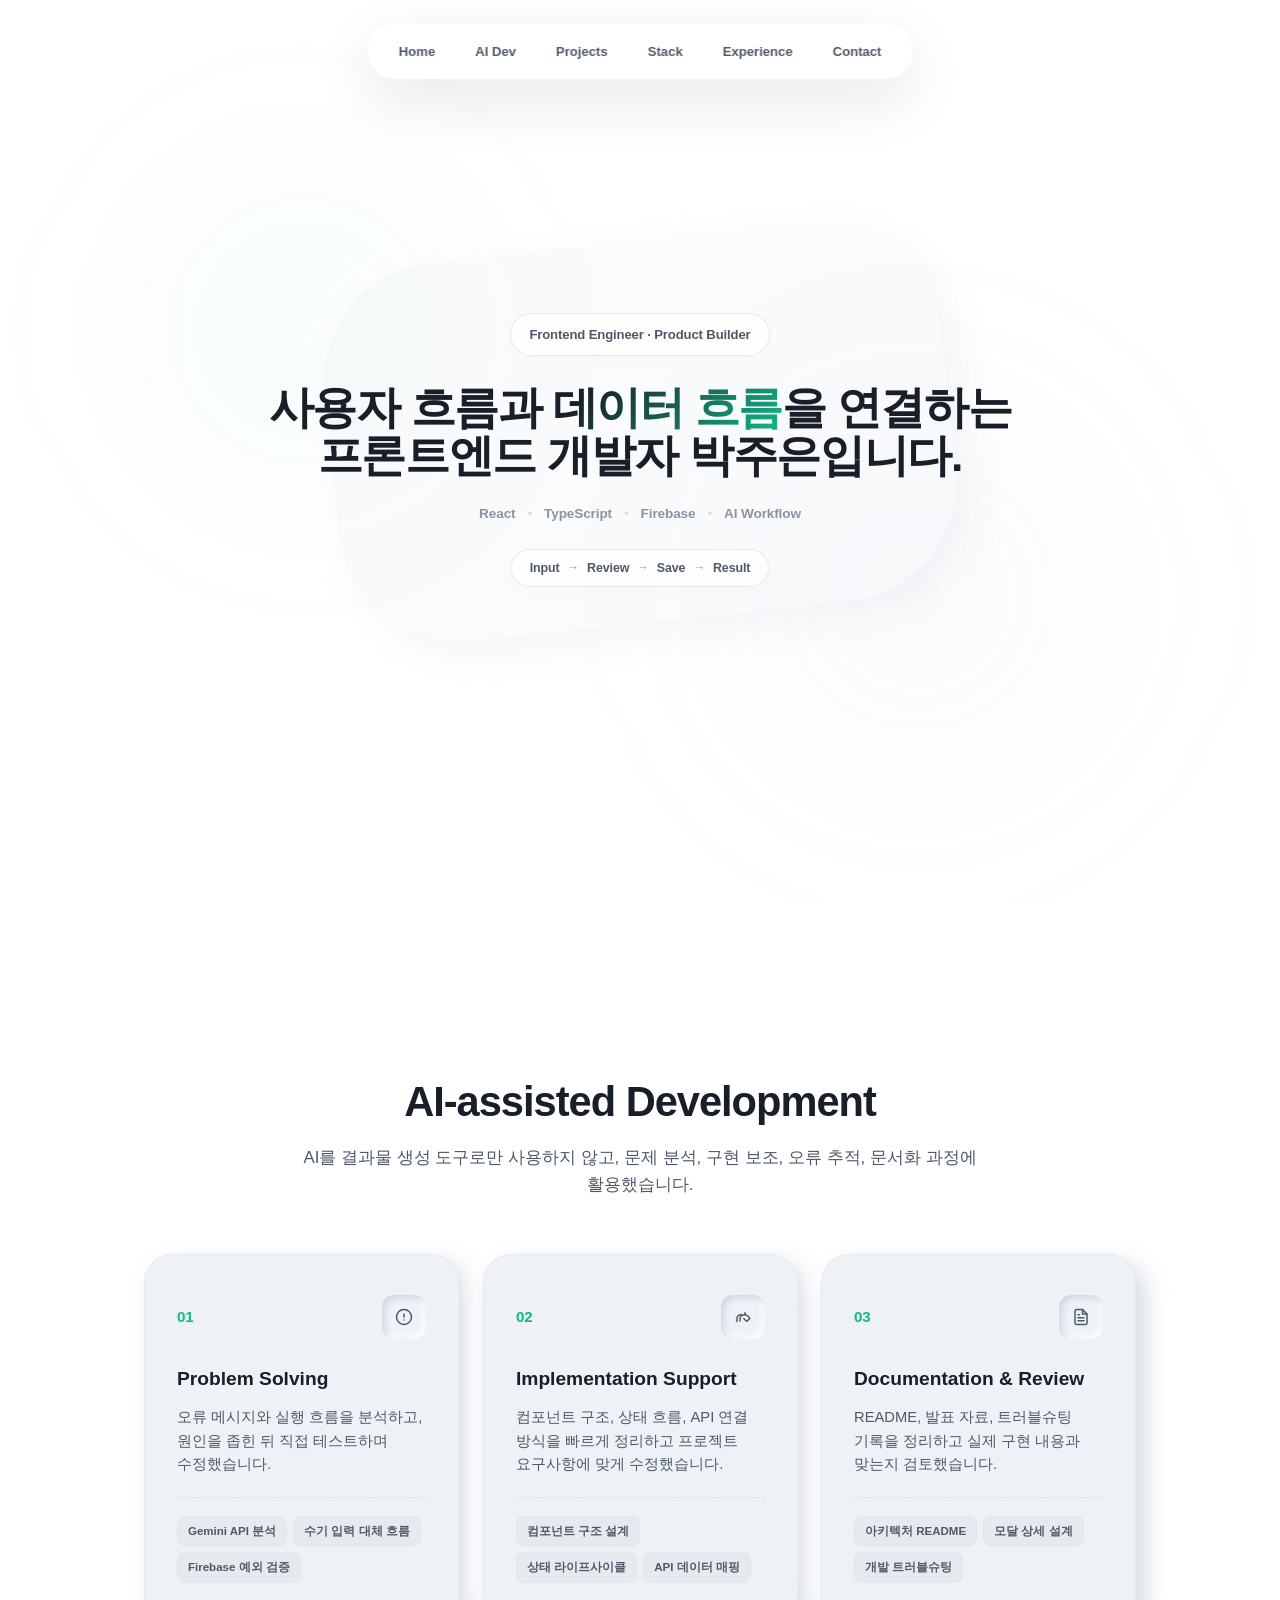
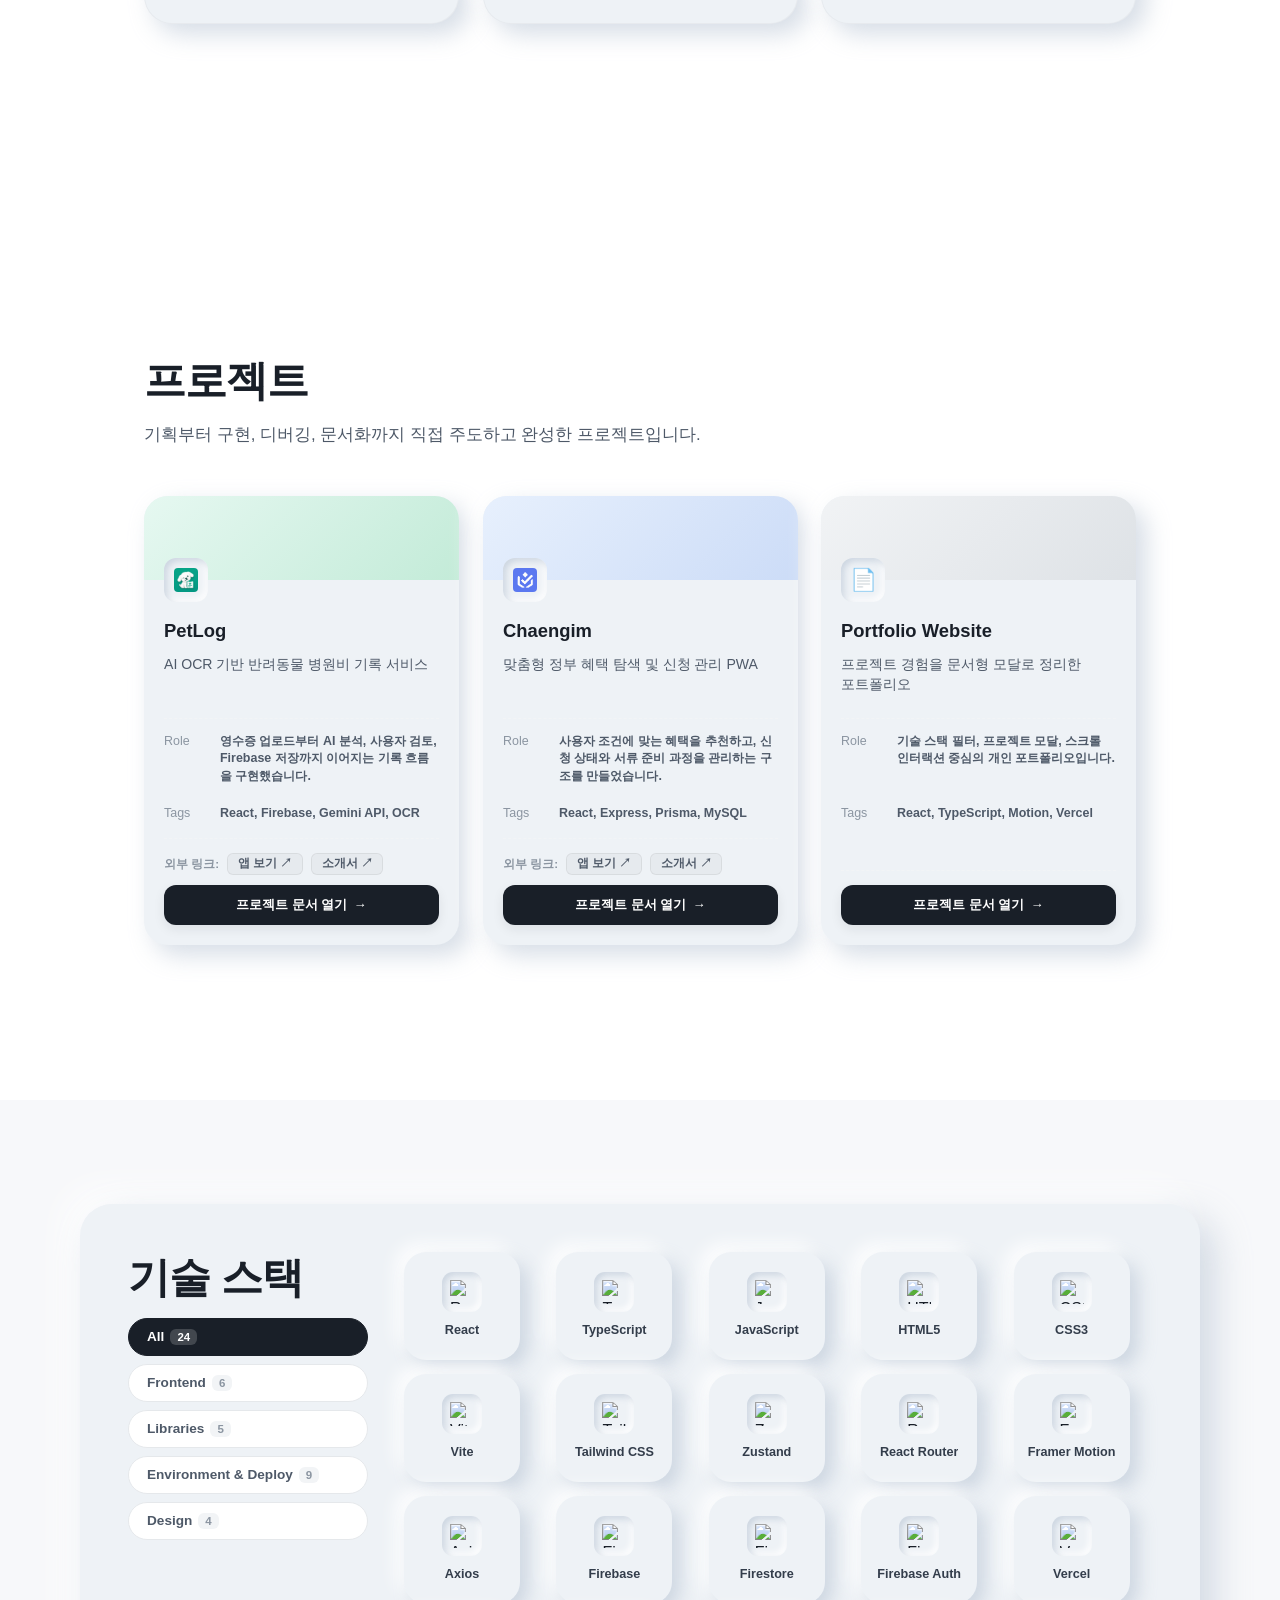
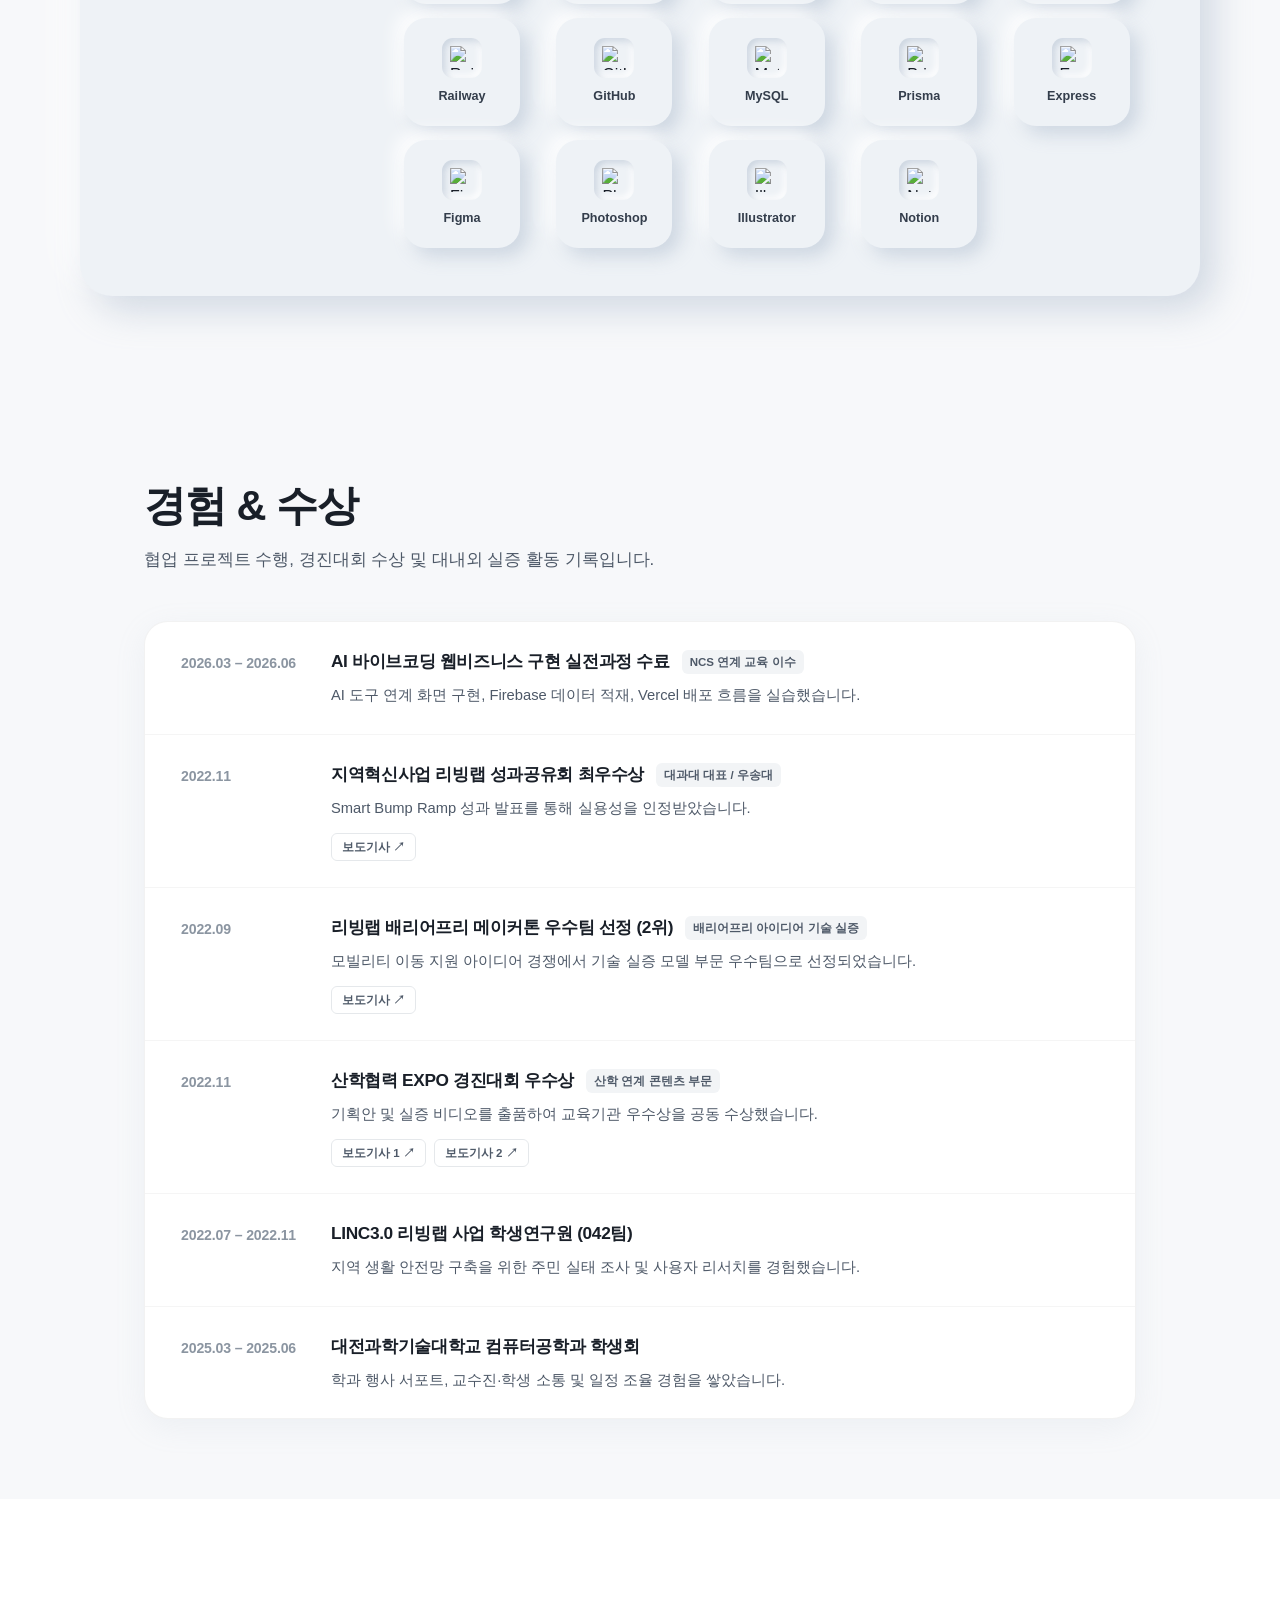
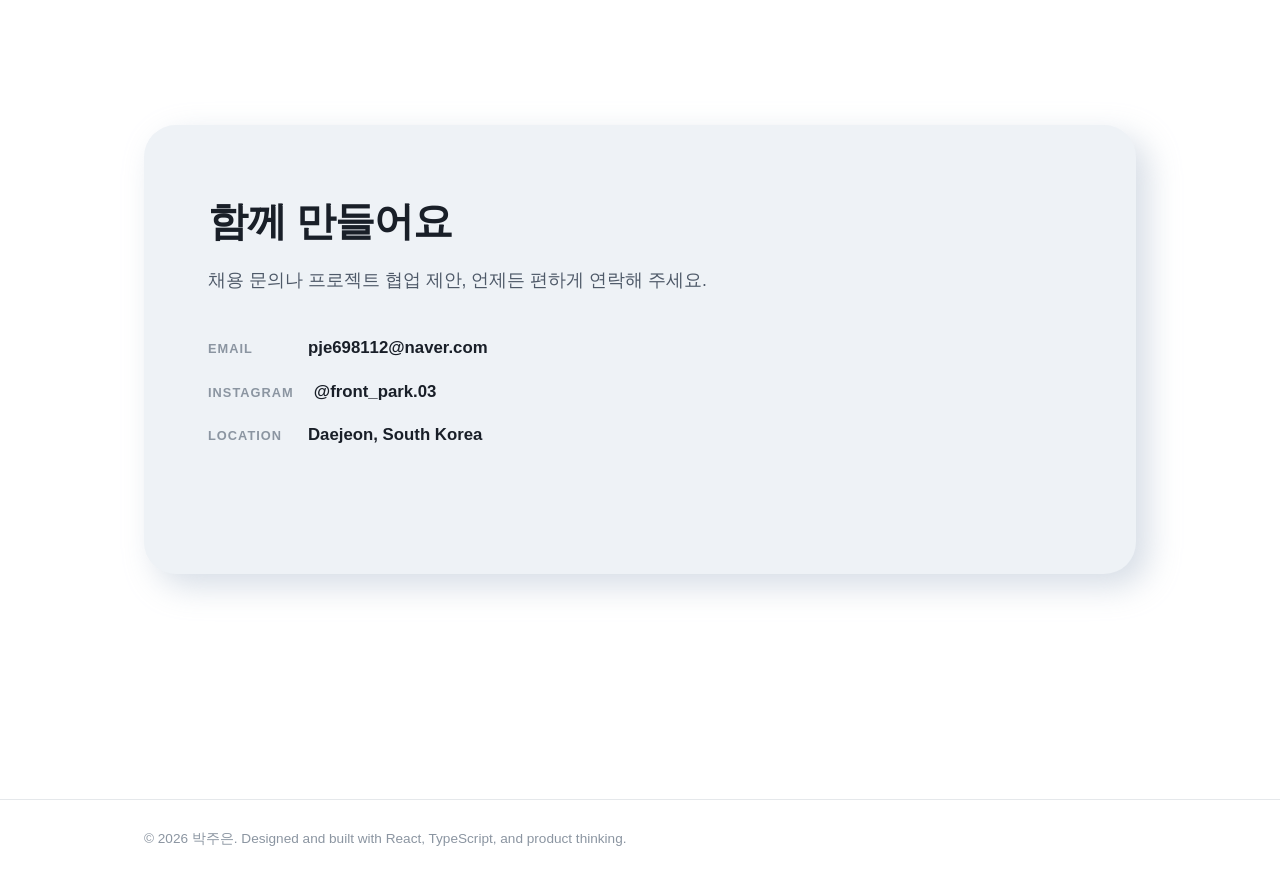
==== commit bd1de437: "Add files via upload" ====
--- a/index.html
+++ b/index.html
@@ -8,7 +8,7 @@
     <meta name="description" content="React와 TypeScript를 기반으로 사용자 흐름, 데이터 저장, AI 기능 연동을 구현하는 프론트엔드 개발자 박주은의 포트폴리오입니다.">
     <link rel="stylesheet" as="style" crossorigin
         href="https://cdn.jsdelivr.net/gh/orioncactus/pretendard@v1.3.9/dist/web/static/pretendard.min.css" />
-    <link rel="stylesheet" href="style.css?v=2.6">
+    <link rel="stylesheet" href="style.css?v=3.4">
     <!-- Lenis Smooth Scroll CDN -->
     <link rel="stylesheet" href="https://cdn.jsdelivr.net/npm/@studio-freight/lenis@1.0.34/css/lenis.css">
     <script src="https://cdn.jsdelivr.net/npm/@studio-freight/lenis@1.0.34/dist/lenis.min.js"></script>
@@ -49,11 +49,12 @@
             <!-- Subtle Ambient Blur Backgrounds -->
             <div class="hero-blur-mint"></div>
             <div class="hero-blur-gray"></div>
+            <div class="hero-bg-shape"></div>
 
             <div class="container hero-center">
                 <div class="hero-badge hero-fade-up">Frontend Engineer · Product Builder</div>
                 <h1 class="hero-main-title hero-fade-up">
-                    사용자 흐름과 데이터 흐름을 연결하는<br class="pc-only"> 프론트엔드 개발자 박주은입니다.
+                    사용자 흐름과 <span class="gradient-text-flow">데이터 흐름</span>을 연결하는<br class="pc-only"> 프론트엔드 개발자 박주은입니다.
                 </h1>
 
                 <!-- Hero Footer Tags -->
@@ -84,7 +85,6 @@
         <section class="section reveal-section" id="ai">
             <div class="container">
                 <div style="text-align: center; margin-bottom: 56px;">
-                    <p class="sec-label">Workflow</p>
                     <h2 class="sec-title" style="margin-bottom: 16px;">AI-assisted Development</h2>
                     <p class="sec-desc" style="margin: 0 auto; max-width: 680px;">
                         AI를 결과물 생성 도구로만 사용하지 않고, 문제 분석, 구현 보조, 오류 추적, 문서화 과정에 활용했습니다.
@@ -94,80 +94,89 @@
                 <div class="ai-cards-grid reveal-parent">
                     <!-- Card 1: Problem Solving -->
                     <div class="ai-card reveal-child">
-                        <div class="ai-card-icon">
-                            <svg width="20" height="20" viewBox="0 0 24 24" fill="none"
-                                xmlns="http://www.w3.org/2000/svg">
-                                <path
-                                    d="M12 22C17.5228 22 22 17.5228 22 12C22 6.47715 17.5228 2 12 2C6.47715 2 2 6.47715 2 12C2 17.5228 6.47715 22 12 22Z"
-                                    stroke="#4e5968" stroke-width="2" stroke-linecap="round" stroke-linejoin="round" />
-                                <path d="M12 8V12" stroke="#4e5968" stroke-width="2" stroke-linecap="round"
-                                    stroke-linejoin="round" />
-                                <path d="M12 16H12.01" stroke="#4e5968" stroke-width="2" stroke-linecap="round"
-                                    stroke-linejoin="round" />
-                            </svg>
+                        <div class="ai-card-header">
+                            <span class="ai-card-index">01</span>
+                            <div class="ai-card-icon">
+                                <svg width="18" height="18" viewBox="0 0 24 24" fill="none"
+                                    xmlns="http://www.w3.org/2000/svg">
+                                    <path
+                                        d="M12 22C17.5228 22 22 17.5228 22 12C22 6.47715 17.5228 2 12 2C6.47715 2 2 6.47715 2 12C2 17.5228 6.47715 22 12 22Z"
+                                        stroke="#4e5968" stroke-width="2" stroke-linecap="round" stroke-linejoin="round" />
+                                    <path d="M12 8V12" stroke="#4e5968" stroke-width="2" stroke-linecap="round"
+                                        stroke-linejoin="round" />
+                                    <path d="M12 16H12.01" stroke="#4e5968" stroke-width="2" stroke-linecap="round"
+                                        stroke-linejoin="round" />
+                                </svg>
+                            </div>
                         </div>
                         <h3>Problem Solving</h3>
                         <p class="ai-card-desc">
                             오류 메시지와 실행 흐름을 분석하고, 원인을 좁힌 뒤 직접 테스트하며 수정했습니다.
                         </p>
-                        <ul class="ai-card-bullets">
-                            <li>Gemini API quota 및 400/500 오류 패턴 분석</li>
-                            <li>OCR 분석 실패 시나리오별 수기 입력 대체 흐름 설계</li>
-                            <li>Firebase 저장 트랜잭션과 예외 케이스 직접 검증</li>
-                        </ul>
+                        <div class="ai-evidence-row">
+                            <span class="evidence-pill">Gemini API 분석</span>
+                            <span class="evidence-pill">수기 입력 대체 흐름</span>
+                            <span class="evidence-pill">Firebase 예외 검증</span>
+                        </div>
                     </div>
 
                     <!-- Card 2: Implementation Support -->
                     <div class="ai-card reveal-child">
-                        <div class="ai-card-icon">
-                            <svg width="20" height="20" viewBox="0 0 24 24" fill="none"
-                                xmlns="http://www.w3.org/2000/svg">
-                                <path d="M14.7 6.3a1 1 0 0 0 0 1.4l1.6 1.6H13a5 5 0 0 0-5 5v3" stroke="#4e5968"
-                                    stroke-width="2" stroke-linecap="round" stroke-linejoin="round" />
-                                <path d="m13 14 3.3 3.3a1 1 0 0 0 1.4 0l3-3a1 1 0 0 0 0-1.4l-3-3" stroke="#4e5968"
-                                    stroke-width="2" stroke-linecap="round" stroke-linejoin="round" />
-                                <path d="M4 18v-4a5 5 0 0 1 5-5h1" stroke="#4e5968" stroke-width="2"
-                                    stroke-linecap="round" stroke-linejoin="round" />
-                            </svg>
+                        <div class="ai-card-header">
+                            <span class="ai-card-index">02</span>
+                            <div class="ai-card-icon">
+                                <svg width="18" height="18" viewBox="0 0 24 24" fill="none"
+                                    xmlns="http://www.w3.org/2000/svg">
+                                    <path d="M14.7 6.3a1 1 0 0 0 0 1.4l1.6 1.6H13a5 5 0 0 0-5 5v3" stroke="#4e5968"
+                                        stroke-width="2" stroke-linecap="round" stroke-linejoin="round" />
+                                    <path d="m13 14 3.3 3.3a1 1 0 0 0 1.4 0l3-3a1 1 0 0 0 0-1.4l-3-3" stroke="#4e5968"
+                                        stroke-width="2" stroke-linecap="round" stroke-linejoin="round" />
+                                    <path d="M4 18v-4a5 5 0 0 1 5-5h1" stroke="#4e5968" stroke-width="2"
+                                        stroke-linecap="round" stroke-linejoin="round" />
+                                </svg>
+                            </div>
                         </div>
                         <h3>Implementation Support</h3>
                         <p class="ai-card-desc">
                             컴포넌트 구조, 상태 흐름, API 연결 방식을 빠르게 정리하고 프로젝트 요구사항에 맞게 수정했습니다.
                         </p>
-                        <ul class="ai-card-bullets">
-                            <li>React 컴포넌트 구조 및 상태 관리 설계 검토</li>
-                            <li>사용자 데이터 입력부터 최종 저장까지의 상태 라이프사이클 구현</li>
-                            <li>API 응답 데이터 포맷의 상태 매핑 논리 구현</li>
-                        </ul>
+                        <div class="ai-evidence-row">
+                            <span class="evidence-pill">컴포넌트 구조 설계</span>
+                            <span class="evidence-pill">상태 라이프사이클</span>
+                            <span class="evidence-pill">API 데이터 매핑</span>
+                        </div>
                     </div>
 
                     <!-- Card 3: Documentation & Review -->
                     <div class="ai-card reveal-child">
-                        <div class="ai-card-icon">
-                            <svg width="20" height="20" viewBox="0 0 24 24" fill="none"
-                                xmlns="http://www.w3.org/2000/svg">
-                                <path
-                                    d="M14 2H6C5.46957 2 4.96086 2.21071 4.58579 2.58579C4.21071 2.96086 4 3.46957 4 4V20C4 20.5304 4.21071 21.0391 4.58579 21.4142C4.96086 21.7893 5.46957 22 6 22H18C18.5304 22 19.0391 21.7893 19.4142 21.4142C19.7893 21.0391 20 20.5304 20 20V8L14 2Z"
-                                    stroke="#4e5968" stroke-width="2" stroke-linecap="round" stroke-linejoin="round" />
-                                <path d="M14 2V8H20" stroke="#4e5968" stroke-width="2" stroke-linecap="round"
-                                    stroke-linejoin="round" />
-                                <path d="M16 13H8" stroke="#4e5968" stroke-width="2" stroke-linecap="round"
-                                    stroke-linejoin="round" />
-                                <path d="M16 17H8" stroke="#4e5968" stroke-width="2" stroke-linecap="round"
-                                    stroke-linejoin="round" />
-                                <path d="M10 9H8" stroke="#4e5968" stroke-width="2" stroke-linecap="round"
-                                    stroke-linejoin="round" />
-                            </svg>
+                        <div class="ai-card-header">
+                            <span class="ai-card-index">03</span>
+                            <div class="ai-card-icon">
+                                <svg width="18" height="18" viewBox="0 0 24 24" fill="none"
+                                    xmlns="http://www.w3.org/2000/svg">
+                                    <path
+                                        d="M14 2H6C5.46957 2 4.96086 2.21071 4.58579 2.58579C4.21071 2.96086 4 3.46957 4 4V20C4 20.5304 4.21071 21.0391 4.58579 21.4142C4.96086 21.7893 5.46957 22 6 22H18C18.5304 22 19.0391 21.7893 19.4142 21.4142C19.7893 21.0391 20 20.5304 20 20V8L14 2Z"
+                                        stroke="#4e5968" stroke-width="2" stroke-linecap="round" stroke-linejoin="round" />
+                                    <path d="M14 2V8H20" stroke="#4e5968" stroke-width="2" stroke-linecap="round"
+                                        stroke-linejoin="round" />
+                                    <path d="M16 13H8" stroke="#4e5968" stroke-width="2" stroke-linecap="round"
+                                        stroke-linejoin="round" />
+                                    <path d="M16 17H8" stroke="#4e5968" stroke-width="2" stroke-linecap="round"
+                                        stroke-linejoin="round" />
+                                    <path d="M10 9H8" stroke="#4e5968" stroke-width="2" stroke-linecap="round"
+                                        stroke-linejoin="round" />
+                                </svg>
+                            </div>
                         </div>
                         <h3>Documentation & Review</h3>
                         <p class="ai-card-desc">
                             README, 발표 자료, 트러블슈팅 기록을 정리하고 실제 구현 내용과 맞는지 검토했습니다.
                         </p>
-                        <ul class="ai-card-bullets">
-                            <li>프로젝트 아키텍처 및 상세 README 직접 작성</li>
-                            <li>포트폴리오 정보 구조 및 모달 상세 설명 검증</li>
-                            <li>실제 서비스 흐름 기반 개발 기록 및 디버깅 과정 문서화</li>
-                        </ul>
+                        <div class="ai-evidence-row">
+                            <span class="evidence-pill">아키텍처 README</span>
+                            <span class="evidence-pill">모달 상세 설계</span>
+                            <span class="evidence-pill">개발 트러블슈팅</span>
+                        </div>
                     </div>
                 </div>
             </div>
@@ -205,16 +214,20 @@
                                             Firebase, Gemini API, OCR</span></div>
                                 </div>
 
-                                <div class="notion-card-footer">
-                                    <div class="card-quick-links">
+                                <div class="notion-card-footer-new"
+                                    style="display: flex; flex-direction: column; gap: 10px; width: 100%; border-top: 1px dashed #f2f4f6; padding-top: 14px; margin-top: auto;">
+                                    <div class="card-quick-links"
+                                        style="display: flex; gap: 8px; justify-content: flex-start; align-items: center;">
+                                        <span style="font-size: 0.72rem; color: #8b95a1; font-weight: 600;">외부
+                                            링크:</span>
                                         <a href="https://petlog-eight.vercel.app/" target="_blank" rel="noopener"
-                                            class="card-link-btn card-link-primary" onclick="event.stopPropagation()">앱
-                                            보기 ↗</a>
-                                        <a href="https://petlogweb.vercel.app/" target="_blank" rel="noopener"
-                                            class="card-link-btn card-link-secondary"
-                                            onclick="event.stopPropagation()">소개서 ↗</a>
+                                            class="card-link-btn card-link-sub" onclick="event.stopPropagation()">앱 보기
+                                            ↗</a>
+                                        <a href="https://petlogwep.vercel.app/" target="_blank" rel="noopener"
+                                            class="card-link-btn card-link-sub" onclick="event.stopPropagation()">소개서
+                                            ↗</a>
                                     </div>
-                                    <span class="view-detail-btn">프로젝트 문서 열기 <span class="arrow">→</span></span>
+                                    <span class="view-detail-btn-main">프로젝트 문서 열기 <span class="arrow">→</span></span>
                                 </div>
                             </div>
                         </div>
@@ -241,16 +254,20 @@
                                             Express, Prisma, MySQL</span></div>
                                 </div>
 
-                                <div class="notion-card-footer">
-                                    <div class="card-quick-links">
+                                <div class="notion-card-footer-new"
+                                    style="display: flex; flex-direction: column; gap: 10px; width: 100%; border-top: 1px dashed #f2f4f6; padding-top: 14px; margin-top: auto;">
+                                    <div class="card-quick-links"
+                                        style="display: flex; gap: 8px; justify-content: flex-start; align-items: center;">
+                                        <span style="font-size: 0.72rem; color: #8b95a1; font-weight: 600;">외부
+                                            링크:</span>
                                         <a href="https://chaengim.vercel.app/" target="_blank" rel="noopener"
-                                            class="card-link-btn card-link-primary" onclick="event.stopPropagation()">앱
-                                            보기 ↗</a>
+                                            class="card-link-btn card-link-sub" onclick="event.stopPropagation()">앱 보기
+                                            ↗</a>
                                         <a href="https://chaengimweb.vercel.app/" target="_blank" rel="noopener"
-                                            class="card-link-btn card-link-secondary"
-                                            onclick="event.stopPropagation()">소개서 ↗</a>
+                                            class="card-link-btn card-link-sub" onclick="event.stopPropagation()">소개서
+                                            ↗</a>
                                     </div>
-                                    <span class="view-detail-btn">프로젝트 문서 열기 <span class="arrow">→</span></span>
+                                    <span class="view-detail-btn-main">프로젝트 문서 열기 <span class="arrow">→</span></span>
                                 </div>
                             </div>
                         </div>
@@ -277,8 +294,9 @@
                                             TypeScript, Motion, Vercel</span></div>
                                 </div>
 
-                                <div class="notion-card-footer">
-                                    <span class="view-detail-btn">프로젝트 문서 열기 <span class="arrow">→</span></span>
+                                <div class="notion-card-footer-new"
+                                    style="display: flex; flex-direction: column; gap: 10px; width: 100%; border-top: 1px dashed #f2f4f6; padding-top: 14px; margin-top: auto;">
+                                    <span class="view-detail-btn-main">프로젝트 문서 열기 <span class="arrow">→</span></span>
                                 </div>
                             </div>
                         </div>
@@ -461,61 +479,84 @@
         <section class="section bg-soft" id="exp">
             <div class="container">
                 <h2 class="sec-title">경험 &amp; 수상</h2>
-                <div class="timeline reveal-parent">
-                    <div class="tl-item reveal-child">
-                        <div class="tl-period">2026.03 – 2026.06</div>
-                        <div class="tl-content">
-                            <h3>AI 바이브코딩 웹비즈니스 구현 실전과정 수료</h3>
-                            <p class="tl-org">NCS 연계 교육 이수</p>
-                            <p>AI 도구 연계 화면 구현, Firebase 데이터 적재, Vercel 배포 흐름을 실습했습니다.</p>
-                        </div>
-                    </div>
-                    <div class="tl-item reveal-child">
-                        <div class="tl-period">2022.11</div>
-                        <div class="tl-content">
-                            <h3>지역혁신사업 리빙랩 성과공유회 최우수상</h3>
-                            <p class="tl-org">대전과학기술대학교 대표 / 우송대</p>
-                            <p>Smart Bump Ramp 성과 발표를 통해 실용성을 인정받았습니다.</p>
-                            <a href="https://www.ccnnews.co.kr/news/articleView.html?idxno=279656" target="_blank"
-                                rel="noopener" class="tl-link">보도기사 →</a>
-                        </div>
-                    </div>
-                    <div class="tl-item reveal-child">
-                        <div class="tl-period">2022.09</div>
-                        <div class="tl-content">
-                            <h3>리빙랩 배리어프리 메이커톤 우수팀 선정 (2위)</h3>
-                            <p class="tl-org">배리어프리 아이디어 기술 실증</p>
-                            <p>모빌리티 이동 지원 아이디어 경쟁에서 기술 실증 모델 부문 우수팀으로 선정되었습니다.</p>
-                            <a href="https://daily.hankooki.com/news/articleView.html?idxno=875958" target="_blank"
-                                rel="noopener" class="tl-link">보도기사 →</a>
-                        </div>
-                    </div>
-                    <div class="tl-item reveal-child">
-                        <div class="tl-period">2022.11</div>
-                        <div class="tl-content">
-                            <h3>산학협력 EXPO 경진대회 우수상</h3>
-                            <p class="tl-org">산학 연계 콘텐츠 부문</p>
-                            <p>기획안 and 실증 비디오를 출품하여 교육기관 우수상을 공동 수상했습니다.</p>
-                            <div class="tl-links">
+                <p class="sec-desc">협업 프로젝트 수행, 경진대회 수상 및 대내외 실증 활동 기록입니다.</p>
+                <div class="notion-activity-log reveal-parent">
+                    <!-- Item 1 -->
+                    <div class="log-row reveal-child">
+                        <div class="log-date">2026.03 – 2026.06</div>
+                        <div class="log-body">
+                            <div class="log-title-wrap">
+                                <span class="log-title">AI 바이브코딩 웹비즈니스 구현 실전과정 수료</span>
+                                <span class="log-badge">NCS 연계 교육 이수</span>
+                            </div>
+                            <p class="log-desc">AI 도구 연계 화면 구현, Firebase 데이터 적재, Vercel 배포 흐름을 실습했습니다.</p>
+                        </div>
+                    </div>
+                    <!-- Item 2 -->
+                    <div class="log-row reveal-child">
+                        <div class="log-date">2022.11</div>
+                        <div class="log-body">
+                            <div class="log-title-wrap">
+                                <span class="log-title">지역혁신사업 리빙랩 성과공유회 최우수상</span>
+                                <span class="log-badge">대과대 대표 / 우송대</span>
+                            </div>
+                            <p class="log-desc">Smart Bump Ramp 성과 발표를 통해 실용성을 인정받았습니다.</p>
+                            <div class="log-links">
+                                <a href="https://www.ccnnews.co.kr/news/articleView.html?idxno=279656" target="_blank"
+                                    rel="noopener" class="log-pill-link">보도기사 ↗</a>
+                            </div>
+                        </div>
+                    </div>
+                    <!-- Item 3 -->
+                    <div class="log-row reveal-child">
+                        <div class="log-date">2022.09</div>
+                        <div class="log-body">
+                            <div class="log-title-wrap">
+                                <span class="log-title">리빙랩 배리어프리 메이커톤 우수팀 선정 (2위)</span>
+                                <span class="log-badge">배리어프리 아이디어 기술 실증</span>
+                            </div>
+                            <p class="log-desc">모빌리티 이동 지원 아이디어 경쟁에서 기술 실증 모델 부문 우수팀으로 선정되었습니다.</p>
+                            <div class="log-links">
+                                <a href="https://daily.hankooki.com/news/articleView.html?idxno=875958" target="_blank"
+                                    rel="noopener" class="log-pill-link">보도기사 ↗</a>
+                            </div>
+                        </div>
+                    </div>
+                    <!-- Item 4 -->
+                    <div class="log-row reveal-child">
+                        <div class="log-date">2022.11</div>
+                        <div class="log-body">
+                            <div class="log-title-wrap">
+                                <span class="log-title">산학협력 EXPO 경진대회 우수상</span>
+                                <span class="log-badge">산학 연계 콘텐츠 부문</span>
+                            </div>
+                            <p class="log-desc">기획안 및 실증 비디오를 출품하여 교육기관 우수상을 공동 수상했습니다.</p>
+                            <div class="log-links">
                                 <a href="https://www.newsis.com/view/NISX20221109_0002080068" target="_blank"
-                                    rel="noopener" class="tl-link">보도기사 1 →</a>
+                                    rel="noopener" class="log-pill-link">보도기사 1 ↗</a>
                                 <a href="https://www.ccnnews.co.kr/news/articleView.html?idxno=275325" target="_blank"
-                                    rel="noopener" class="tl-link">보도기사 2 →</a>
-                            </div>
-                        </div>
-                    </div>
-                    <div class="tl-item reveal-child">
-                        <div class="tl-period">2022.07 – 2022.11</div>
-                        <div class="tl-content">
-                            <h3>LINC3.0 리빙랩 사업 학생연구원 (042팀)</h3>
-                            <p>지역 생활 안전망 구축을 위한 주민 실태 조사 및 사용자 리서치를 경험했습니다.</p>
-                        </div>
-                    </div>
-                    <div class="tl-item reveal-child">
-                        <div class="tl-period">2025.03 – 2025.06</div>
-                        <div class="tl-content">
-                            <h3>대전과학기술대학교 컴퓨터공학과 학생회</h3>
-                            <p>학과 행사 서포트, 교수진·학생 소통 및 일정 조율 경험을 쌓았습니다.</p>
+                                    rel="noopener" class="log-pill-link">보도기사 2 ↗</a>
+                            </div>
+                        </div>
+                    </div>
+                    <!-- Item 5 -->
+                    <div class="log-row reveal-child">
+                        <div class="log-date">2022.07 – 2022.11</div>
+                        <div class="log-body">
+                            <div class="log-title-wrap">
+                                <span class="log-title">LINC3.0 리빙랩 사업 학생연구원 (042팀)</span>
+                            </div>
+                            <p class="log-desc">지역 생활 안전망 구축을 위한 주민 실태 조사 및 사용자 리서치를 경험했습니다.</p>
+                        </div>
+                    </div>
+                    <!-- Item 6 -->
+                    <div class="log-row reveal-child">
+                        <div class="log-date">2025.03 – 2025.06</div>
+                        <div class="log-body">
+                            <div class="log-title-wrap">
+                                <span class="log-title">대전과학기술대학교 컴퓨터공학과 학생회</span>
+                            </div>
+                            <p class="log-desc">학과 행사 서포트, 교수진·학생 소통 및 일정 조율 경험을 쌓았습니다.</p>
                         </div>
                     </div>
                 </div>
@@ -549,7 +590,7 @@
 
     <footer class="site-footer">
         <div class="container footer-inner">
-            <p>© 2026 Ju Eun Park. Designed and built with React, TypeScript, and product thinking.</p>
+            <p>© 2026 박주은. Designed and built with React, TypeScript, and product thinking.</p>
         </div>
     </footer>
 
@@ -584,9 +625,9 @@
 
     </main>
 
-    <script src="projectsData.js?v=2.6"></script>
-    <script src="CopyEmailButton.js?v=2.6"></script>
-    <script src="script.js?v=2.6"></script>
+    <script src="projectsData.js?v=3.4"></script>
+    <script src="CopyEmailButton.js?v=3.4"></script>
+    <script src="script.js?v=3.4"></script>
 </body>
 
 </html>
--- a/style.css
+++ b/style.css
@@ -414,28 +414,45 @@
 
 .hero-blur-mint {
   position: absolute;
-  width: 380px;
-  height: 380px;
-  background: rgba(18, 184, 134, 0.04);
-  filter: blur(120px);
+  width: 480px;
+  height: 480px;
+  background: radial-gradient(circle, rgba(18, 184, 134, 0.05) 0%, transparent 70%);
+  filter: blur(80px);
   border-radius: 50%;
-  top: 15%;
-  left: 15%;
+  top: 10%;
+  left: 5%;
   z-index: 1;
   pointer-events: none;
 }
 
 .hero-blur-gray {
   position: absolute;
-  width: 420px;
-  height: 420px;
-  background: rgba(0, 0, 0, 0.02);
-  filter: blur(140px);
+  width: 520px;
+  height: 520px;
+  background: radial-gradient(circle, rgba(165, 179, 200, 0.08) 0%, transparent 70%);
+  filter: blur(90px);
   border-radius: 50%;
-  bottom: 10%;
-  right: 12%;
+  bottom: 5%;
+  right: 8%;
   z-index: 1;
   pointer-events: none;
+}
+
+.hero-bg-shape {
+  position: absolute;
+  width: 620px;
+  height: 380px;
+  background: rgba(238, 242, 246, 0.38);
+  border-radius: 120px;
+  box-shadow:
+    14px 14px 40px rgba(165, 179, 200, 0.14),
+    -14px -14px 40px rgba(255, 255, 255, 0.75);
+  top: 48%;
+  left: 50%;
+  transform: translate(-50%, -50%) rotate(-6deg);
+  z-index: 1;
+  pointer-events: none;
+  opacity: 0.9;
 }
 
 .hero-center {
@@ -498,6 +515,15 @@
   box-shadow: 0 4px 12px rgba(0, 0, 0, 0.02);
 }
 
+.gradient-text-flow {
+  background: linear-gradient(135deg, #191f28 15%, #12b886 100%);
+  -webkit-background-clip: text;
+  -webkit-text-fill-color: transparent;
+  background-clip: text;
+  display: inline-block;
+  font-weight: 800;
+}
+
 .hero-main-title {
   font-size: clamp(2.0rem, 4.5vw, 2.8rem);
   font-weight: 800;
@@ -534,25 +560,26 @@
 .hero-workflow {
   display: inline-flex;
   align-items: center;
-  gap: 10px;
-  margin-top: 28px;
-  background: rgba(255, 255, 255, 0.64);
+  gap: 8px;
+  margin-top: 24px;
+  background: rgba(255, 255, 255, 0.68);
   backdrop-filter: blur(16px);
   -webkit-backdrop-filter: blur(16px);
   border: 1px solid rgba(229, 232, 235, 0.9);
   border-radius: 999px;
-  padding: 10px 20px;
-  box-shadow: 0 4px 16px rgba(0, 0, 0, 0.03);
-  transition: box-shadow 0.25s ease, background 0.25s ease;
+  padding: 8px 18px;
+  box-shadow: 0 4px 16px rgba(0, 0, 0, 0.02);
+  transition: box-shadow 0.25s ease, background 0.25s ease, transform 0.25s ease;
 }
 
 .hero-workflow:hover {
-  background: rgba(255, 255, 255, 0.80);
-  box-shadow: 0 6px 20px rgba(0, 0, 0, 0.06);
+  background: rgba(255, 255, 255, 0.82);
+  box-shadow: 0 6px 20px rgba(0, 0, 0, 0.05);
+  transform: translateY(-1px);
 }
 
 .wf-step {
-  font-size: 0.8rem;
+  font-size: 0.78rem;
   font-weight: 700;
   color: #4e5968;
   letter-spacing: -0.01em;
@@ -560,7 +587,7 @@
 }
 
 .wf-sep {
-  font-size: 0.75rem;
+  font-size: 0.72rem;
   color: #8b95a1;
   line-height: 1;
 }
@@ -941,28 +968,50 @@
   transform: translateY(-1px);
 }
 
-.view-detail-btn {
-  font-size: 0.75rem;
-  font-weight: 600;
-  line-height: 1;
-  color: #8b95a1;
-  display: inline-flex;
+.card-link-sub {
+  background: rgba(0, 0, 0, 0.03) !important;
+  color: #4e5968 !important;
+  border: 1px solid rgba(0, 0, 0, 0.06) !important;
+  font-size: 0.72rem !important;
+  padding: 4px 10px !important;
+  border-radius: 6px !important;
+  box-shadow: none !important;
+  transition: all 0.22s ease;
+}
+
+.card-link-sub:hover {
+  background: rgba(0, 0, 0, 0.06) !important;
+  color: #191f28 !important;
+  transform: translateY(-1px) !important;
+}
+
+.view-detail-btn-main {
+  display: flex;
   align-items: center;
-  gap: 4px;
-  white-space: nowrap;
-  transition: color 0.25s ease;
-}
-
-.view-detail-btn .arrow {
+  justify-content: center;
+  width: 100%;
+  height: 40px;
+  background: #191f28;
+  color: #ffffff;
+  font-size: 0.82rem;
+  font-weight: 700;
+  border-radius: 12px;
+  transition: background-color 0.25s, transform 0.2s, box-shadow 0.25s;
+  box-shadow: 0 4px 12px rgba(25, 31, 40, 0.08);
+}
+
+.project-card-mini:hover .view-detail-btn-main {
+  background: #1b64da;
+  box-shadow: 0 8px 20px rgba(27, 100, 218, 0.2);
+}
+
+.view-detail-btn-main .arrow {
   display: inline-block;
+  margin-left: 6px;
   transition: transform 0.25s cubic-bezier(0.2, 0.8, 0.2, 1);
 }
 
-.project-card-mini:hover .view-detail-btn {
-  color: #1b64da;
-}
-
-.project-card-mini:hover .view-detail-btn .arrow {
+.project-card-mini:hover .view-detail-btn-main .arrow {
   transform: translateX(4px);
 }
 
@@ -1143,10 +1192,6 @@
   opacity: 0;
 }
 
-.tech-item.show-pop {
-  animation: techPopIn 0.3s cubic-bezier(0.22, 1, 0.36, 1) forwards;
-}
-
 .tech-logo-wrap {
   width: 40px;
   height: 40px;
@@ -1178,77 +1223,111 @@
   max-width: 100%;
 }
 
-/* ── EXPERIENCE TIMELINE ── */
-.timeline {
-  border-left: 2px solid var(--bd);
-  padding-left: 32px;
-  margin-left: 12px;
+/* ── NOTION STYLE ACTIVITY LOG (TIMELINE) ── */
+.notion-activity-log {
   display: flex;
   flex-direction: column;
-}
-
-.tl-item {
-  position: relative;
-  padding-bottom: 48px;
-}
-
-.tl-item::before {
-  content: '';
-  position: absolute;
-  left: -39px;
-  top: 6px;
-  width: 12px;
-  height: 12px;
-  border-radius: 50%;
-  background: var(--t2);
-  border: 3px solid #fff;
-  box-shadow: 0 0 0 3px var(--bd);
-}
-
-.tl-period {
-  font-size: 0.85rem;
-  font-weight: 700;
-  color: var(--t3);
-  margin-bottom: 6px;
-}
-
-.tl-content h3 {
-  font-size: 1.15rem;
-  font-weight: 700;
-  color: var(--t1);
-  margin-bottom: 4px;
-}
-
-.tl-org {
-  font-size: 0.88rem;
-  color: var(--t3);
-  font-weight: 600;
-  margin-bottom: 8px;
-}
-
-.tl-content p {
-  font-size: 0.95rem;
-  color: var(--t2);
-  line-height: 1.65;
-  word-break: keep-all;
-}
-
-.tl-link {
-  display: inline-block;
-  margin-top: 8px;
+  width: 100%;
+  background: #ffffff;
+  border-radius: 24px;
+  border: 1px solid rgba(0, 0, 0, 0.05);
+  overflow: hidden;
+  box-shadow: 
+    0 8px 30px rgba(165, 179, 200, 0.12),
+    inset 0 1px 0 rgba(255, 255, 255, 0.9);
+}
+
+.log-row {
+  display: flex;
+  align-items: flex-start;
+  padding: 26px 36px;
+  border-bottom: 1px solid rgba(0, 0, 0, 0.04);
+  transition: background-color 0.22s ease;
+}
+
+.log-row:last-child {
+  border-bottom: none;
+}
+
+.log-row:hover {
+  background-color: rgba(0, 0, 0, 0.012);
+}
+
+.log-date {
+  width: 150px;
   font-size: 0.88rem;
   font-weight: 700;
-  color: var(--t2);
-}
-
-.tl-link:hover {
-  text-decoration: underline;
-}
-
-.tl-links {
-  display: flex;
-  gap: 14px;
-  margin-top: 8px;
+  color: #8b95a1;
+  flex-shrink: 0;
+  padding-top: 4px;
+  letter-spacing: -0.01em;
+}
+
+.log-body {
+  flex-grow: 1;
+  display: flex;
+  flex-direction: column;
+  gap: 8px;
+}
+
+.log-title-wrap {
+  display: flex;
+  align-items: center;
+  gap: 12px;
+  flex-wrap: wrap;
+}
+
+.log-title {
+  font-size: 1.08rem;
+  font-weight: 700;
+  color: #191f28;
+  letter-spacing: -0.02em;
+}
+
+.log-badge {
+  font-size: 0.72rem;
+  font-weight: 600;
+  color: #4e5968;
+  background: #f2f4f6;
+  padding: 3px 8px;
+  border-radius: 6px;
+}
+
+.log-desc {
+  font-size: 0.92rem;
+  color: #4e5968;
+  line-height: 1.6;
+  margin: 0;
+  word-break: keep-all;
+}
+
+.log-links {
+  display: flex;
+  gap: 8px;
+  margin-top: 4px;
+  flex-wrap: wrap;
+}
+
+.log-pill-link {
+  display: inline-flex;
+  align-items: center;
+  font-size: 0.72rem;
+  font-weight: 600;
+  color: #4e5968;
+  background: transparent;
+  border: 1px solid #e5e8eb;
+  padding: 4px 10px;
+  border-radius: 6px;
+  text-decoration: none;
+  transition: all 0.22s ease;
+  white-space: nowrap;
+}
+
+.log-pill-link:hover {
+  background: #f2f4f6;
+  border-color: #ccd2d8;
+  color: #191f28;
+  transform: translateY(-1px);
 }
 
 .contact-wrap {
@@ -1934,7 +2013,7 @@
 .ai-card {
   position: relative;
   background: #eef2f6;
-  border: none;
+  border: 1px solid rgba(0, 0, 0, 0.03);
   border-radius: 28px;
   padding: 40px 32px;
   box-shadow:
@@ -1942,8 +2021,9 @@
     -10px -10px 24px rgba(255, 255, 255, 0.95);
   display: flex;
   flex-direction: column;
-  transition: transform 0.45s cubic-bezier(0.2, 0.8, 0.2, 1), 
-              box-shadow 0.45s cubic-bezier(0.2, 0.8, 0.2, 1);
+  transition: transform 0.4s cubic-bezier(0.2, 0.8, 0.2, 1), 
+              box-shadow 0.4s cubic-bezier(0.2, 0.8, 0.2, 1),
+              border-color 0.4s ease;
   z-index: 1;
   overflow: hidden;
 }
@@ -1957,20 +2037,36 @@
     inset 8px 8px 18px rgba(165, 179, 200, 0.5),
     inset -8px -8px 18px rgba(255, 255, 255, 0.95);
   opacity: 0;
-  transition: opacity 0.45s cubic-bezier(0.2, 0.8, 0.2, 1);
+  transition: opacity 0.4s cubic-bezier(0.2, 0.8, 0.2, 1);
   z-index: -1;
   pointer-events: none;
 }
 
 .ai-card:hover {
-  transform: scale(0.985);
+  transform: translateY(-6px);
   box-shadow:
-    2px 2px 6px rgba(165, 179, 200, 0.15),
-    -2px -2px 6px rgba(255, 255, 255, 0.3);
+    0 16px 32px rgba(165, 179, 200, 0.22),
+    0 4px 8px rgba(165, 179, 200, 0.1);
+  border-color: rgba(18, 184, 134, 0.22);
 }
 
 .ai-card:hover::after {
-  opacity: 1;
+  opacity: 0.5;
+}
+
+.ai-card-header {
+  display: flex;
+  justify-content: space-between;
+  align-items: center;
+  margin-bottom: 24px;
+  width: 100%;
+}
+
+.ai-card-index {
+  font-size: 0.95rem;
+  font-weight: 800;
+  color: #12b886;
+  letter-spacing: -0.01em;
 }
 
 .ai-card-icon {
@@ -1981,7 +2077,7 @@
   display: flex;
   align-items: center;
   justify-content: center;
-  margin-bottom: 24px;
+  margin-bottom: 0;
   box-shadow: 
     inset 3px 3px 6px rgba(165, 179, 200, 0.45), 
     inset -3px -3px 6px rgba(255, 255, 255, 0.95);
@@ -2003,35 +2099,31 @@
   word-break: keep-all;
 }
 
-.ai-card-bullets {
-  list-style: none;
-  padding-left: 0;
+.ai-evidence-row {
   margin-top: auto;
-  border-top: 1px solid var(--bd);
-  padding-top: 16px;
-  display: flex;
-  flex-direction: column;
-  gap: 8px;
-}
-
-.ai-card-bullets li {
-  font-size: 0.85rem;
-  color: var(--t3);
-  line-height: 1.45;
-  position: relative;
-  padding-left: 12px;
-  word-break: keep-all;
-}
-
-.ai-card-bullets li::before {
-  content: '';
-  position: absolute;
-  left: 0;
-  top: 7px;
-  width: 4px;
-  height: 4px;
-  border-radius: 50%;
-  background-color: var(--t3);
+  border-top: 1px dashed rgba(0, 0, 0, 0.08);
+  padding-top: 18px;
+  display: flex;
+  flex-wrap: wrap;
+  gap: 6px;
+}
+
+.evidence-pill {
+  font-size: 0.72rem;
+  font-weight: 700;
+  color: #4e5968;
+  background: rgba(0, 0, 0, 0.03);
+  border: 1px solid rgba(0, 0, 0, 0.02);
+  padding: 5px 10px;
+  border-radius: 8px;
+  transition: all 0.22s ease;
+  white-space: nowrap;
+}
+
+.ai-card:hover .evidence-pill {
+  background: rgba(18, 184, 134, 0.08);
+  color: #12b886;
+  border-color: rgba(18, 184, 134, 0.1);
 }
 
 @media(max-width: 992px) {
@@ -2227,38 +2319,38 @@
   }
 
   .ai-card:hover {
+    transform: translateY(-2px);
     box-shadow:
-      2px 2px 5px rgba(165, 179, 200, 0.12),
-      -2px -2px 5px rgba(255, 255, 255, 0.25);
+      0 8px 20px rgba(165, 179, 200, 0.2),
+      0 2px 4px rgba(165, 179, 200, 0.08);
+    border-color: rgba(18, 184, 134, 0.15);
   }
 
   .ai-card-icon {
     width: 38px;
     height: 38px;
-    margin-bottom: 18px;
-    box-shadow: 
-      inset 2px 2px 4px rgba(165, 179, 200, 0.35), 
-      inset -2px -2px 4px rgba(255, 255, 255, 0.9);
+    margin-bottom: 0;
   }
 
   .ai-card h3 {
-    font-size: 1.15rem;
-    margin-bottom: 10px;
+    font-size: 1.12rem;
+    margin-bottom: 8px;
   }
 
   .ai-card-desc {
-    font-size: 0.9rem;
-    margin-bottom: 18px;
-    line-height: 1.55;
-  }
-
-  .ai-card-bullets {
+    font-size: 0.88rem;
+    margin-bottom: 16px;
+    line-height: 1.5;
+  }
+
+  .ai-evidence-row {
     padding-top: 14px;
-  }
-
-  .ai-card-bullets li {
-    font-size: 0.82rem;
-    line-height: 1.5;
+    gap: 4px;
+  }
+
+  .evidence-pill {
+    font-size: 0.68rem;
+    padding: 4px 8px;
   }
 
   /* Tech Filter Touch Optimization */
@@ -2369,17 +2461,12 @@
     justify-content: center;
   }
 
-  .view-detail-btn {
-    width: 100%;
-    padding: 10px 0; /* Larger touch area */
-    font-size: 0.8rem;
-    justify-content: center;
-    border: 1px solid var(--bd);
-    border-radius: 10px;
-    background: var(--bg-s);
-  }
-
-  .project-card-mini:hover .view-detail-btn .arrow {
+  .view-detail-btn-main {
+    height: 42px;
+    font-size: 0.82rem;
+  }
+
+  .project-card-mini:hover .view-detail-btn-main .arrow {
     transform: none;
   }
 
@@ -2531,28 +2618,28 @@
     line-height: 1.45;
   }
 
-  /* Experience Timeline */
-  .timeline {
-    padding-left: 20px;
-    margin-left: 4px;
-  }
-
-  .tl-item::before {
-    left: -26px;
-    width: 10px;
-    height: 10px;
-  }
-
-  .tl-period {
+  /* Experience Activity Log Mobile Override */
+  .log-row {
+    flex-direction: column;
+    padding: 20px 24px;
+    gap: 12px;
+  }
+
+  .log-date {
+    width: 100%;
     font-size: 0.8rem;
   }
 
-  .tl-content h3 {
-    font-size: 1.05rem;
-  }
-
-  .tl-content p {
-    font-size: 0.88rem;
+  .log-body {
+    gap: 6px;
+  }
+
+  .log-title {
+    font-size: 1.0rem;
+  }
+
+  .log-desc {
+    font-size: 0.86rem;
   }
 
   /* Background Shape Mobile Optimization */
@@ -2620,17 +2707,28 @@
   }
 
   .hero-workflow {
-    display: none; /* Hide workflow line on very small screens to avoid clutter */
-  }
-  
-  .card-link-btn {
-    padding: 8px 10px;
-    font-size: 0.75rem;
-  }
-
-  .view-detail-btn {
-    padding: 8px 0;
-    font-size: 0.75rem;
+    display: inline-flex;
+    padding: 6px 12px;
+    gap: 4px;
+    margin-top: 14px;
+  }
+  
+  .hero-workflow .wf-step {
+    font-size: 0.68rem;
+  }
+
+  .hero-workflow .wf-sep {
+    font-size: 0.62rem;
+  }
+  
+  .card-link-sub {
+    padding: 4px 8px !important;
+    font-size: 0.68rem !important;
+  }
+
+  .view-detail-btn-main {
+    height: 36px;
+    font-size: 0.78rem;
   }
 
 }
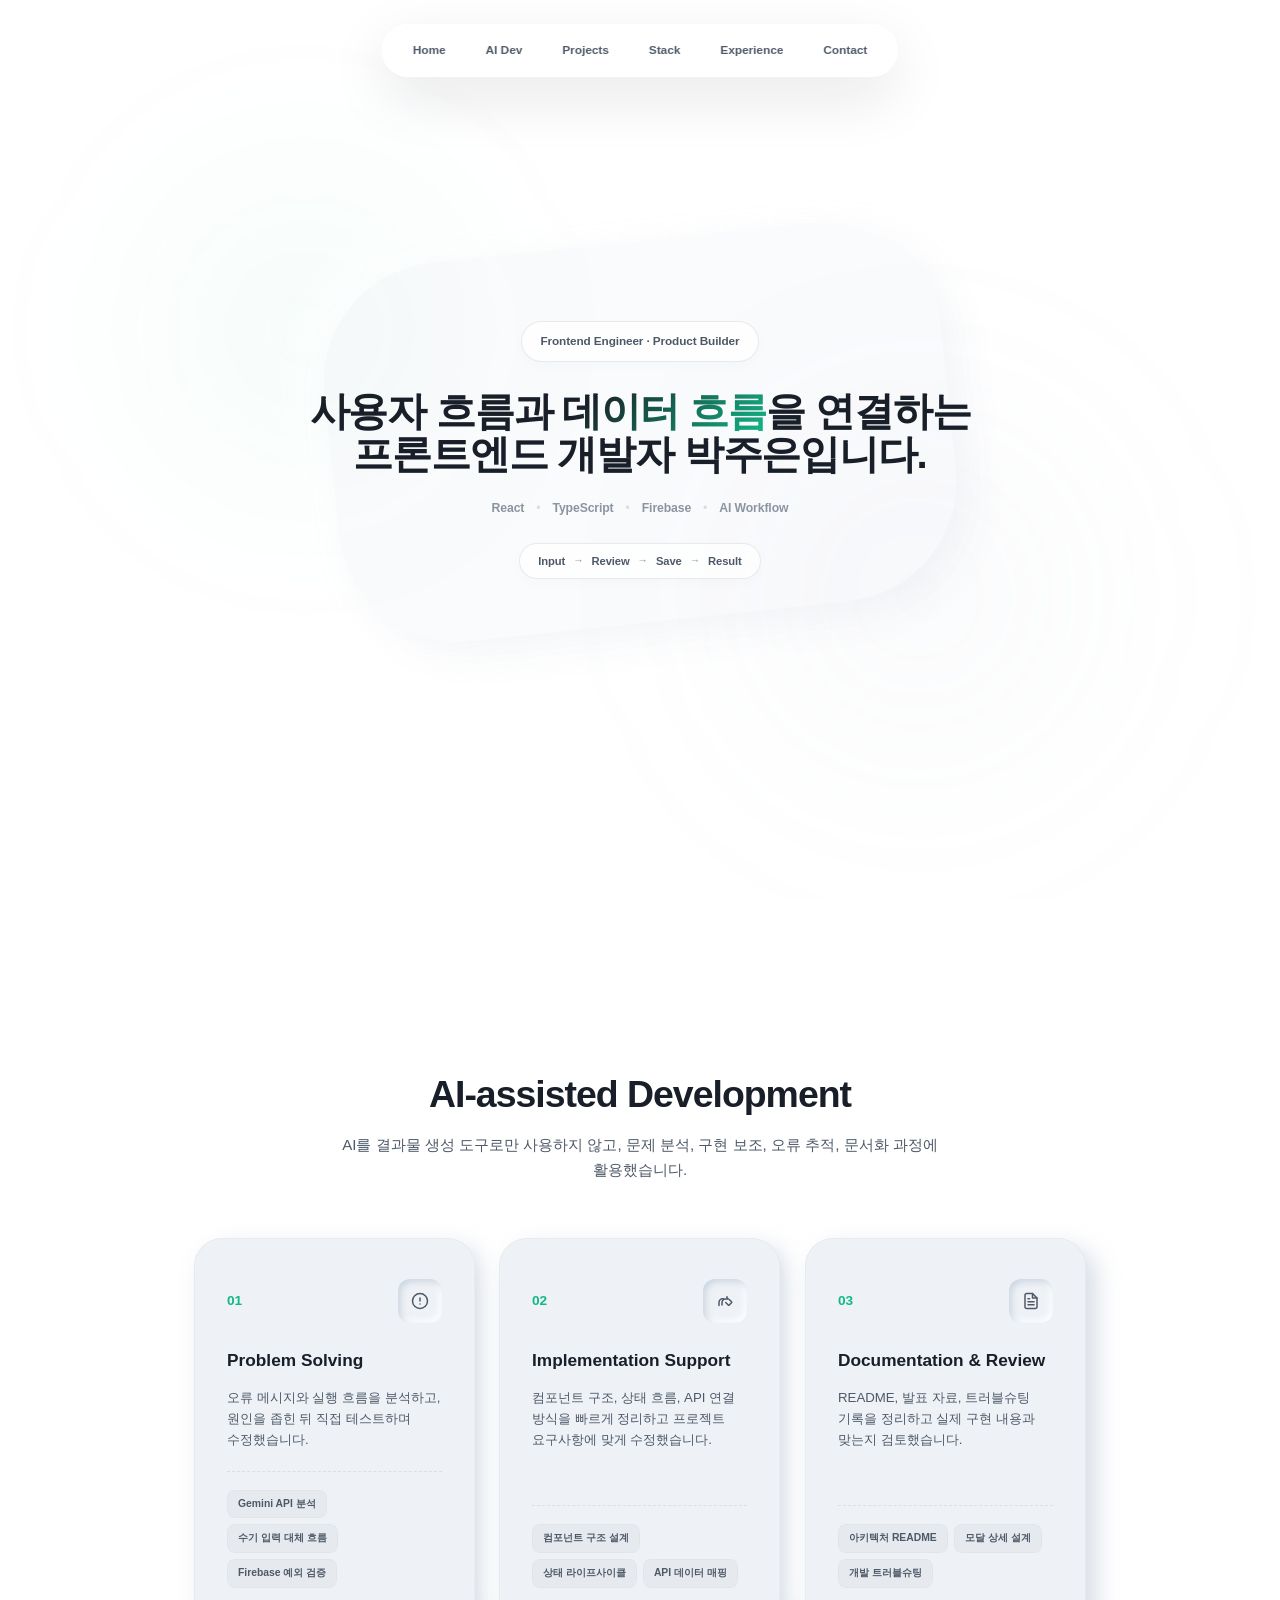
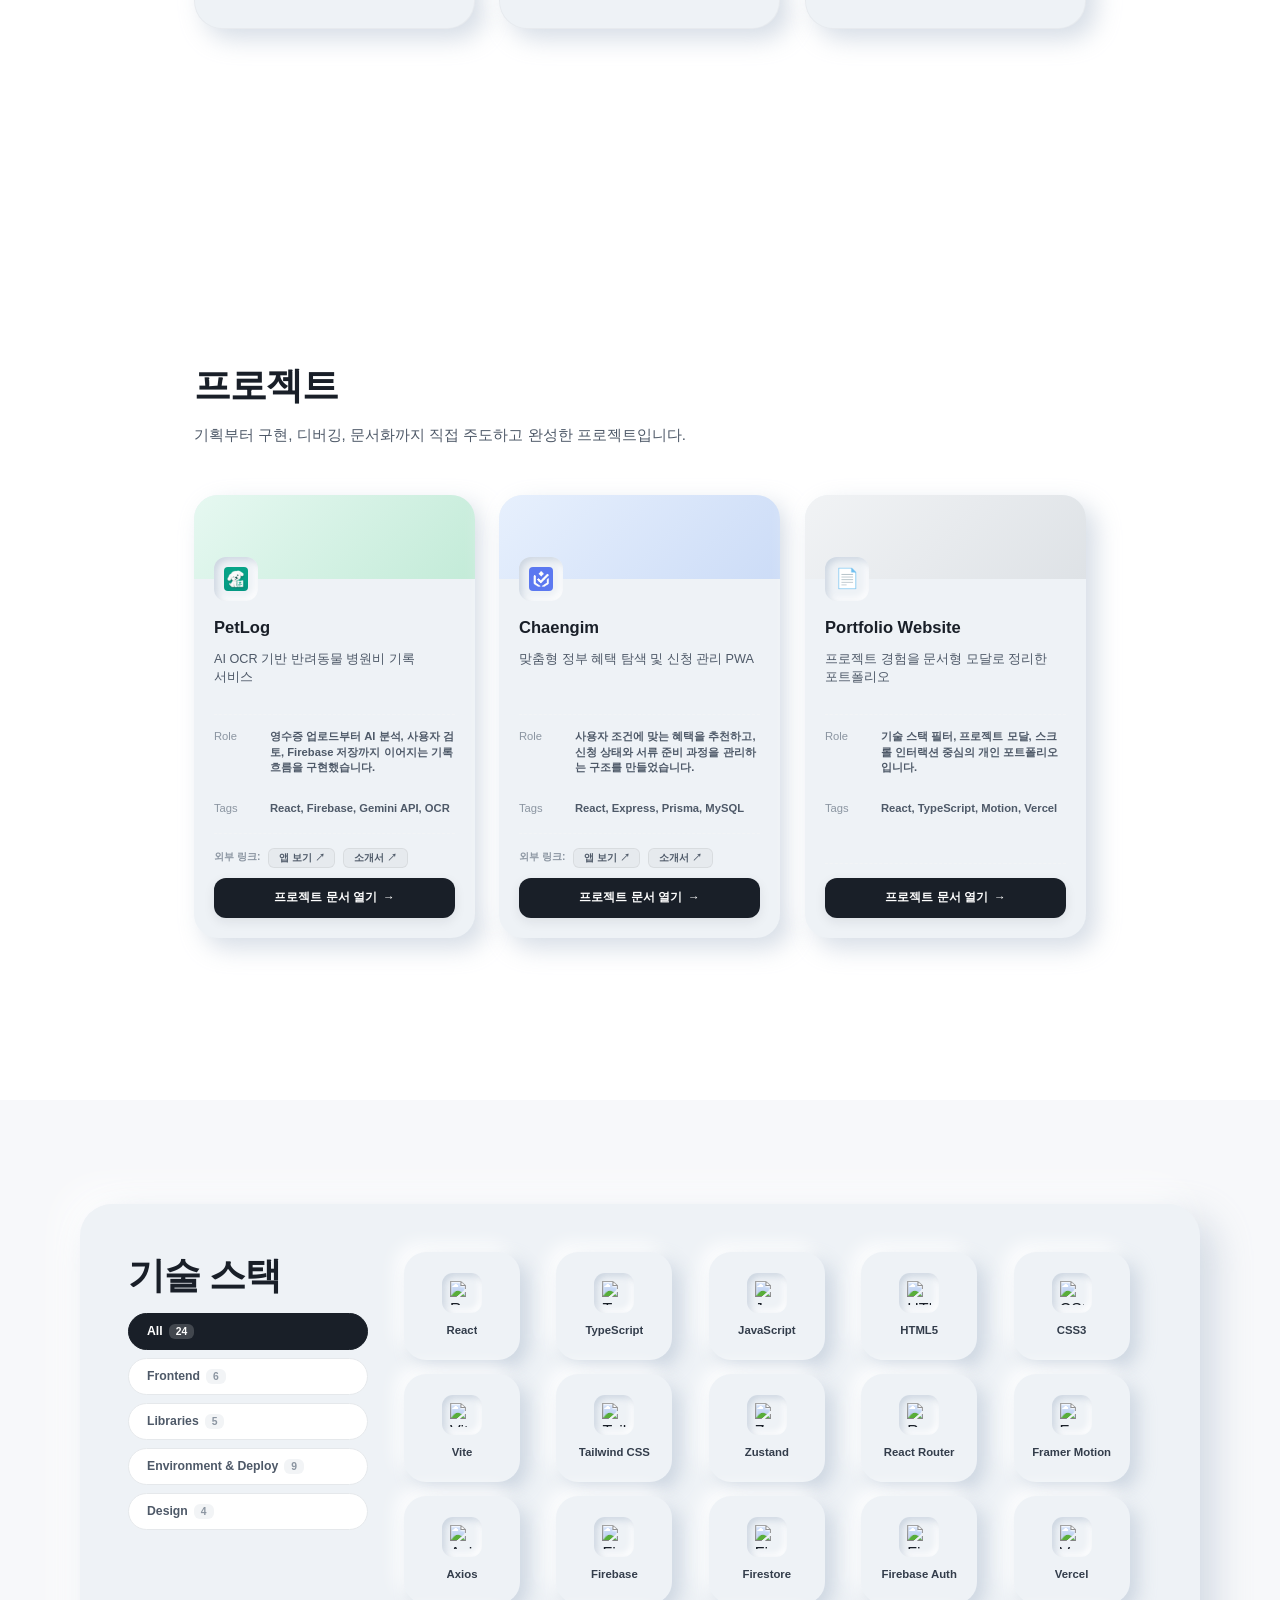
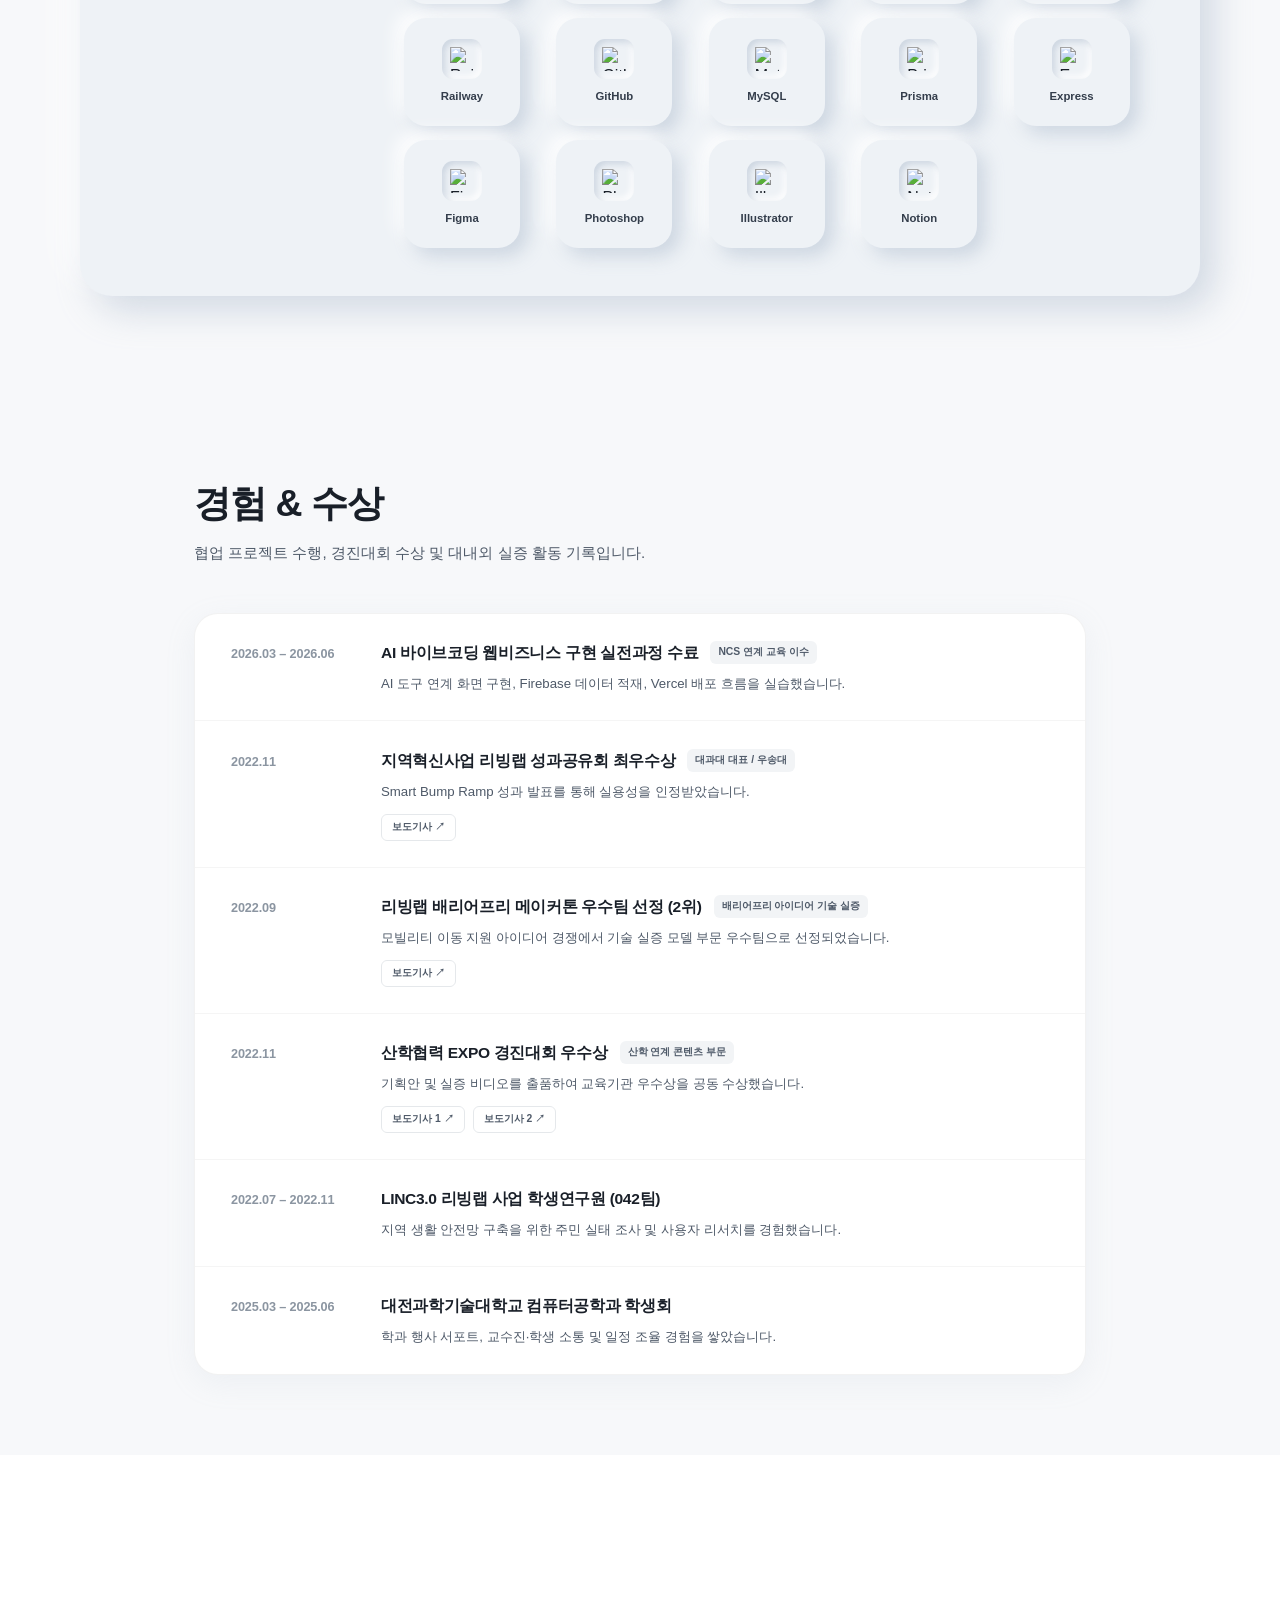
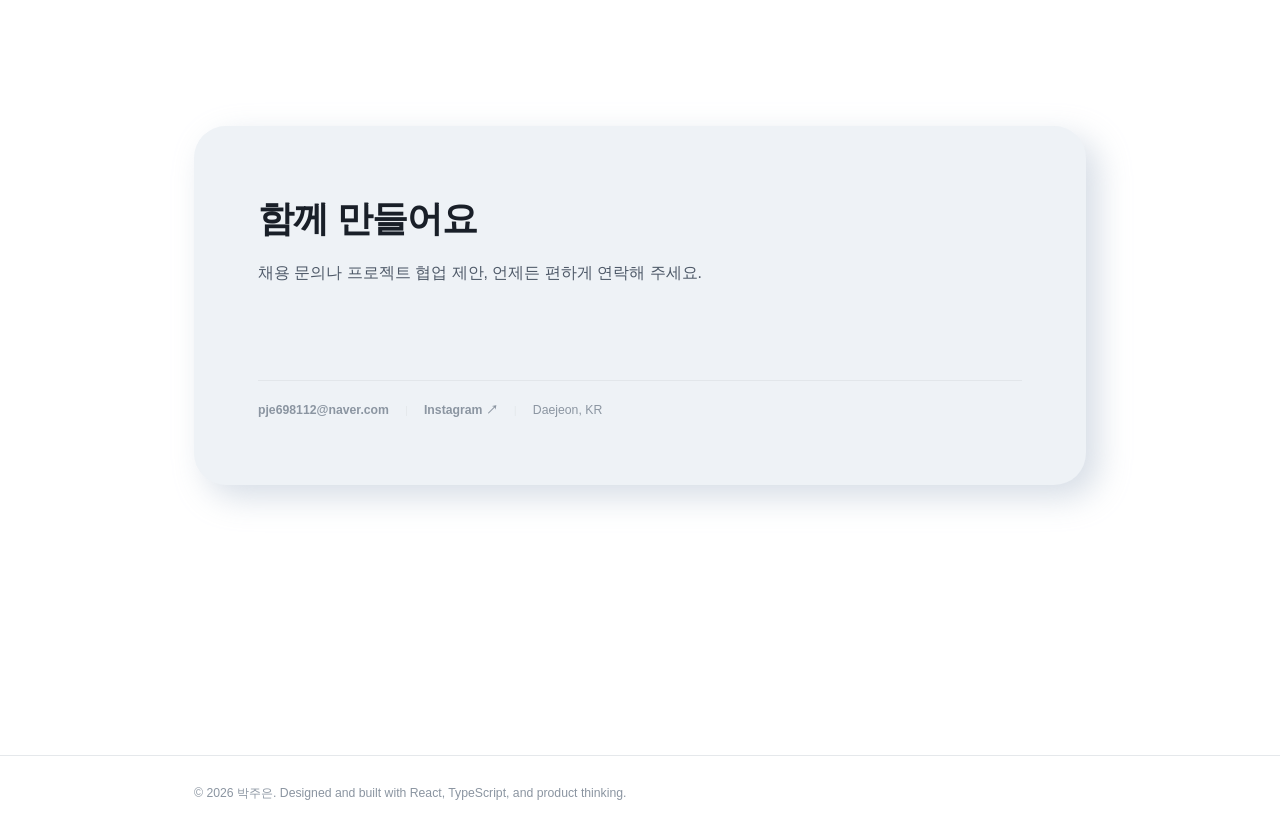
==== commit b755ceca: "Add files via upload" ====
--- a/index.html
+++ b/index.html
@@ -8,7 +8,7 @@
     <meta name="description" content="React와 TypeScript를 기반으로 사용자 흐름, 데이터 저장, AI 기능 연동을 구현하는 프론트엔드 개발자 박주은의 포트폴리오입니다.">
     <link rel="stylesheet" as="style" crossorigin
         href="https://cdn.jsdelivr.net/gh/orioncactus/pretendard@v1.3.9/dist/web/static/pretendard.min.css" />
-    <link rel="stylesheet" href="style.css?v=3.4">
+    <link rel="stylesheet" href="style.css?v=3.6">
     <!-- Lenis Smooth Scroll CDN -->
     <link rel="stylesheet" href="https://cdn.jsdelivr.net/npm/@studio-freight/lenis@1.0.34/css/lenis.css">
     <script src="https://cdn.jsdelivr.net/npm/@studio-freight/lenis@1.0.34/dist/lenis.min.js"></script>
@@ -570,17 +570,19 @@
                     <div class="contact-text">
                         <h2>함께 만들어요</h2>
                         <p class="contact-desc">채용 문의나 프로젝트 협업 제안, 언제든 편하게 연락해 주세요.</p>
-                        <div class="contact-info">
-                            <div class="ci"><span class="ci-k">Email</span><a href="mailto:pje698112@naver.com"
-                                    class="ci-v">pje698112@naver.com</a></div>
-                            <div class="ci"><span class="ci-k">Instagram</span><a
-                                    href="https://www.instagram.com/front_park.03?igsh=MTNwbzExNWNycTExOA%3D%3D&utm_source=qr"
-                                    target="_blank" rel="noopener" class="ci-v">@front_park.03</a></div>
-                            <div class="ci"><span class="ci-k">Location</span><span class="ci-v">Daejeon, South
-                                    Korea</span></div>
-                        </div>
-                        <!-- Email Copy Component Target Container -->
-                        <div id="copy-email-button-container" style="position: relative; display: inline-block;"></div>
+                        
+                        <div style="margin: 28px 0;">
+                            <!-- Email Copy Component Target Container -->
+                            <div id="copy-email-button-container" style="position: relative; display: inline-block;"></div>
+                        </div>
+
+                        <div class="contact-sub-links" style="display: flex; align-items: center; gap: 16px; margin-top: 24px; border-top: 1px solid rgba(0,0,0,0.05); padding-top: 20px; flex-wrap: wrap;">
+                            <a href="mailto:pje698112@naver.com" style="font-size: 0.85rem; color: var(--t3); font-weight: 600; transition: color 0.2s;" onmouseover="this.style.color='var(--t1)'" onmouseout="this.style.color='var(--t3)'">pje698112@naver.com</a>
+                            <span style="color: #e5e8eb; font-size: 0.8rem;">|</span>
+                            <a href="https://www.instagram.com/front_park.03?igsh=MTNwbzExNWNycTExOA%3D%3D&utm_source=qr" target="_blank" rel="noopener" style="font-size: 0.85rem; color: var(--t3); font-weight: 600; transition: color 0.2s;" onmouseover="this.style.color='var(--t1)'" onmouseout="this.style.color='var(--t3)'">Instagram ↗</a>
+                            <span style="color: #e5e8eb; font-size: 0.8rem;">|</span>
+                            <span style="font-size: 0.85rem; color: var(--t3); font-weight: 500;">Daejeon, KR</span>
+                        </div>
                     </div>
                 </div>
             </div>
@@ -625,9 +627,9 @@
 
     </main>
 
-    <script src="projectsData.js?v=3.4"></script>
-    <script src="CopyEmailButton.js?v=3.4"></script>
-    <script src="script.js?v=3.4"></script>
+    <script src="projectsData.js?v=3.6"></script>
+    <script src="CopyEmailButton.js?v=3.6"></script>
+    <script src="script.js?v=3.6"></script>
 </body>
 
 </html>
--- a/style.css
+++ b/style.css
@@ -50,6 +50,7 @@
   background: var(--bg);
   color: var(--t1);
   overflow-x: hidden;
+  font-size: 14.4px; /* 16px * 0.9 = 14.4px for 90% desktop zoom scale */
 }
 
 /* ── APP BACKGROUND LAYER (Neumorphism / Soft Depth) ── */
@@ -136,13 +137,13 @@
 
 /* ── LAYOUT & COMMON ── */
 .container {
-  max-width: 1040px;
+  max-width: 940px;
   margin: 0 auto;
   padding: 0 24px;
 }
 
 .section {
-  padding: 120px 0; /* Apple-like premium wide spacing */
+  padding: 108px 0; /* scaled down from 120px */
 }
 
 .bg-soft {
@@ -2179,6 +2180,10 @@
 }
 
 @media (max-width: 992px) {
+  html {
+    font-size: 16px; /* Restore original scale on tablet and mobile viewports */
+  }
+
   .project-card-grid {
     grid-template-columns: repeat(2, 1fr);
     gap: 20px;
@@ -2248,6 +2253,10 @@
 
 /* ── MOBILE RESPONSIVE OPTIMIZATION (768px & under) ── */
 @media (max-width: 768px) {
+  html {
+    font-size: 16px; /* Restore original scaling on mobile for readability */
+  }
+
   .pc-only {
     display: none !important;
   }
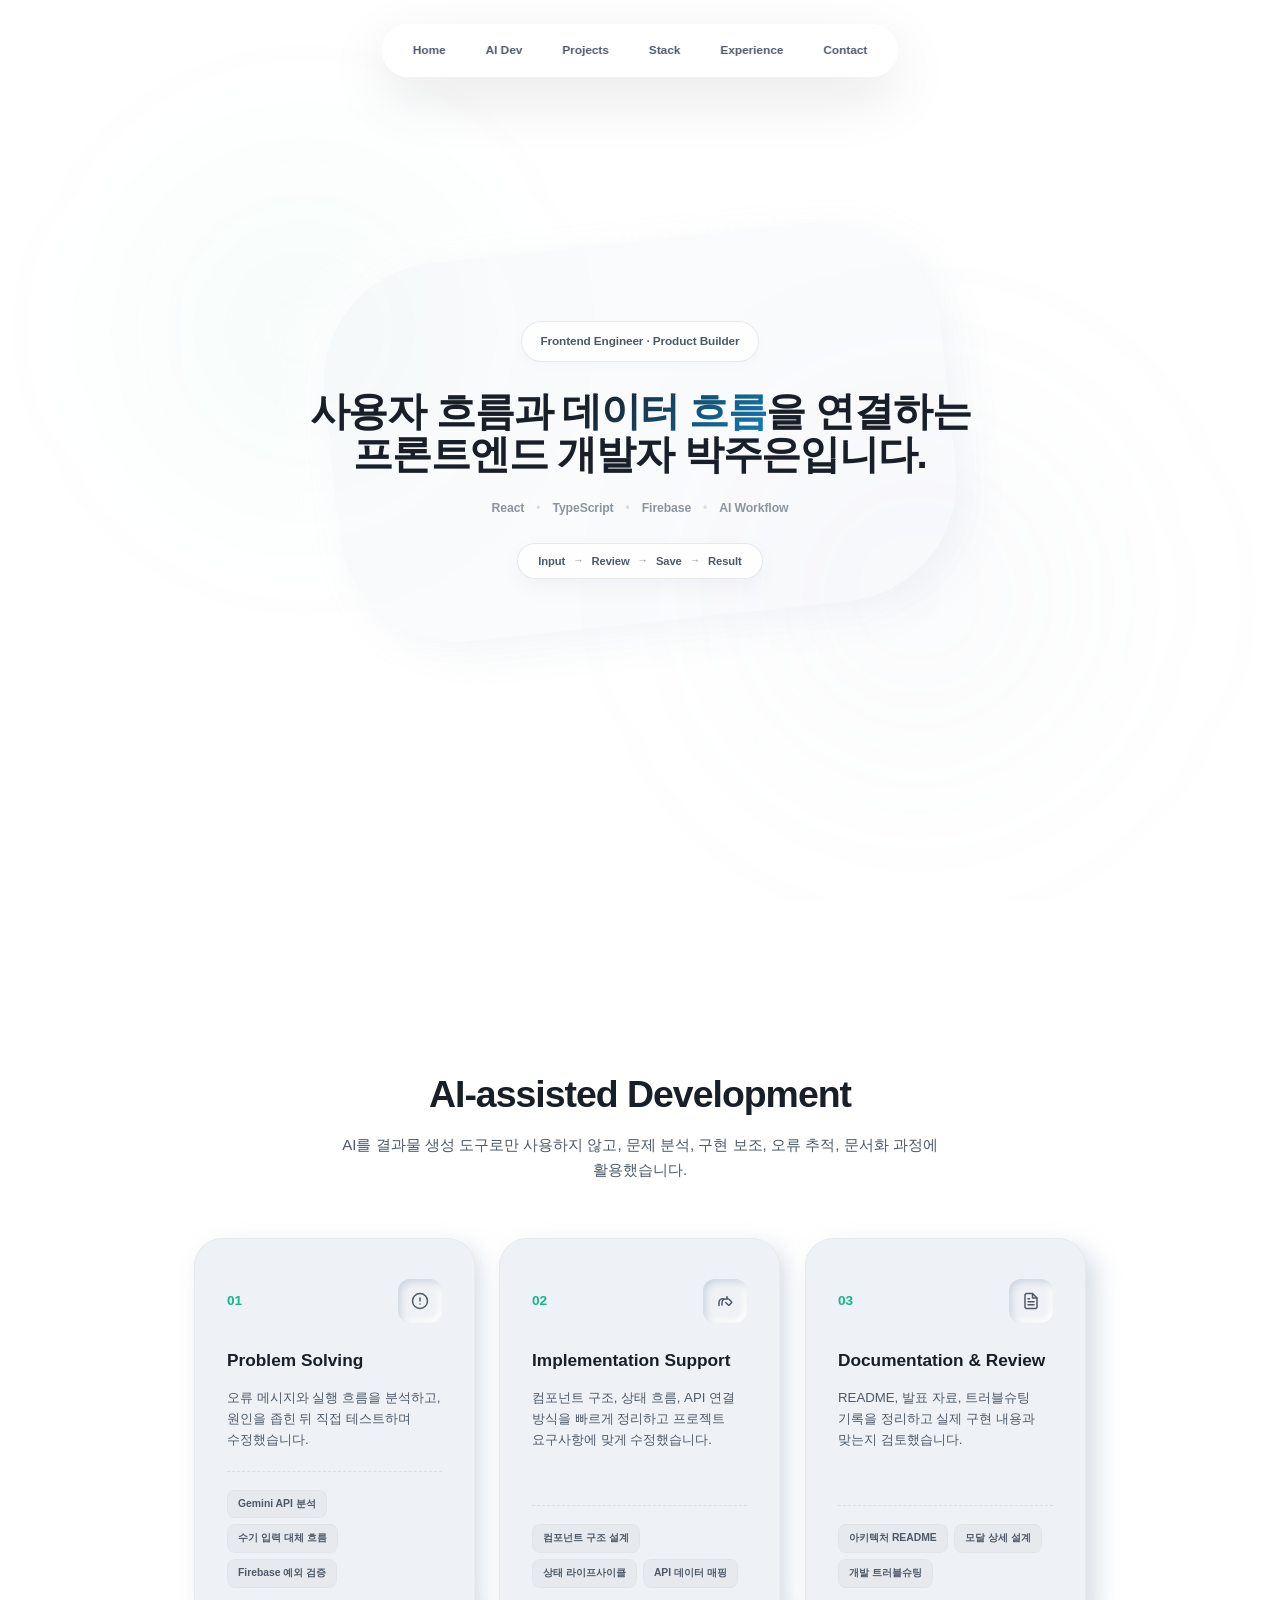
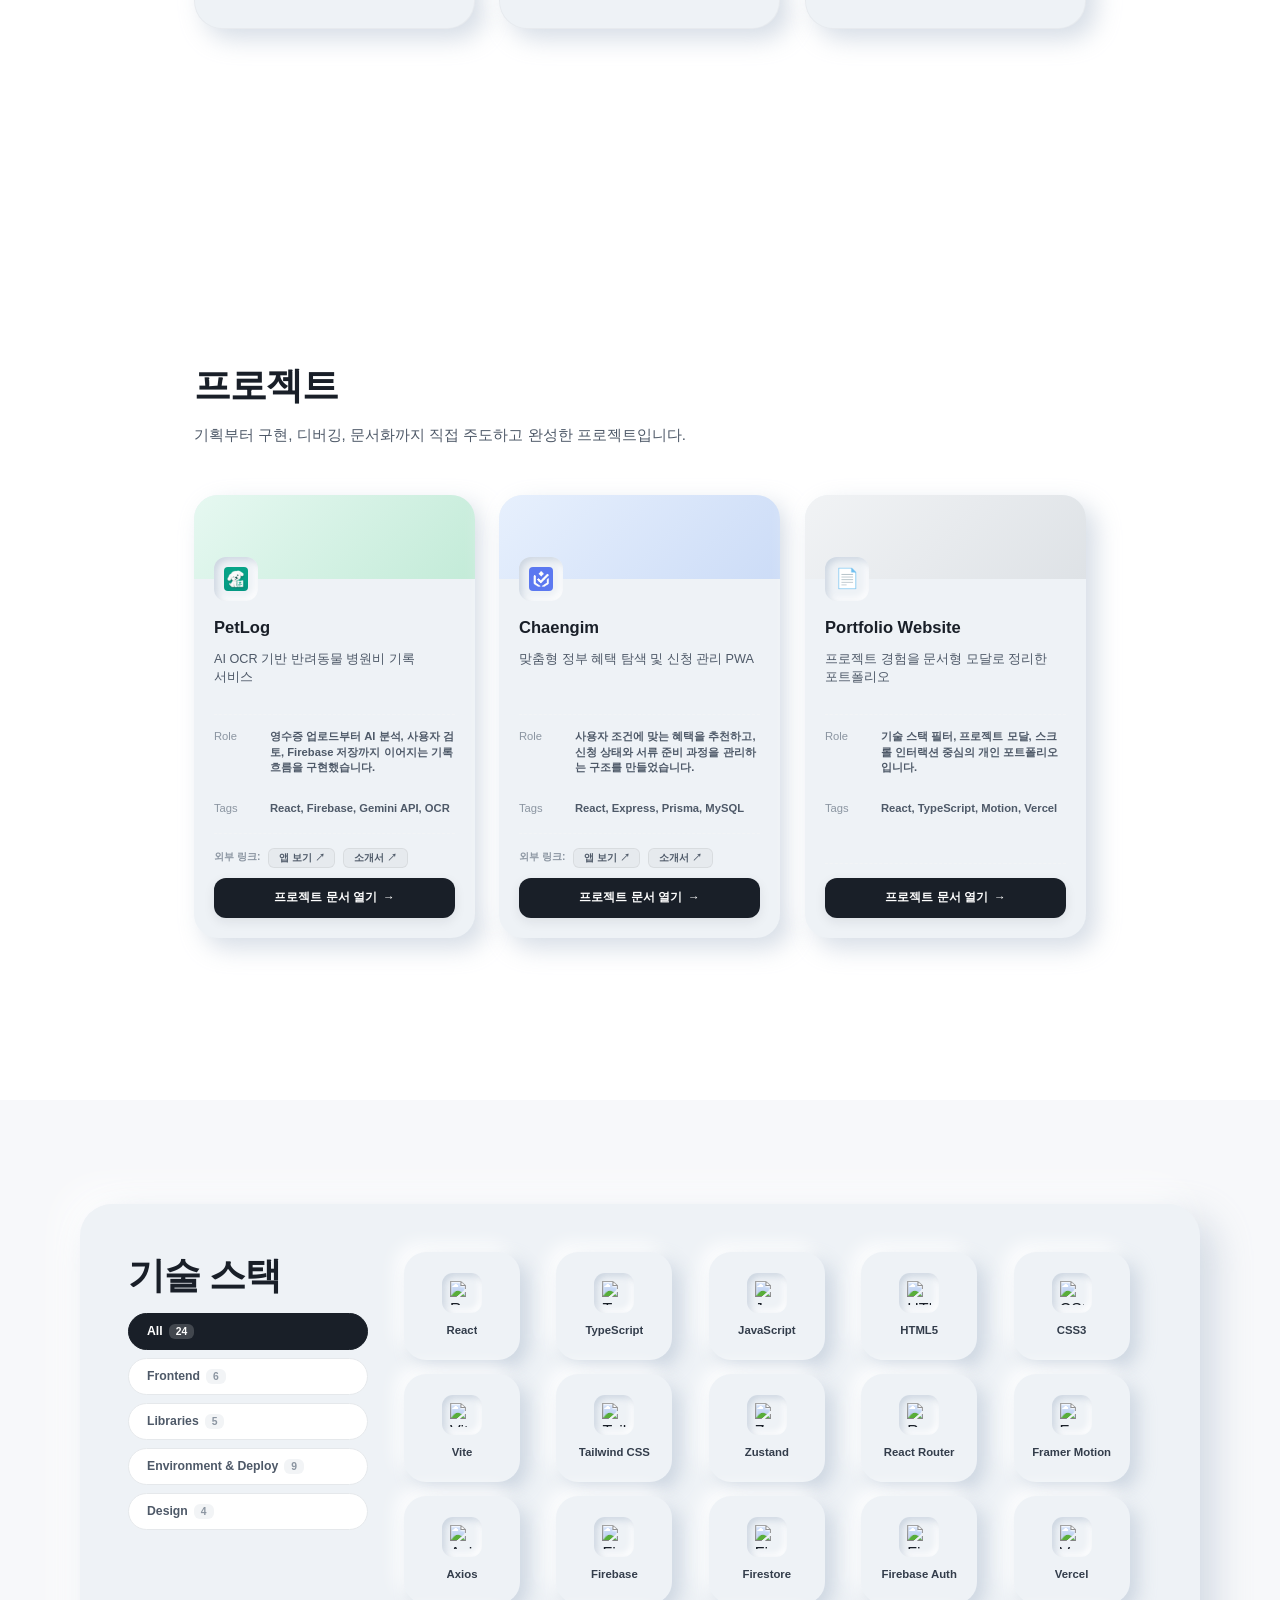
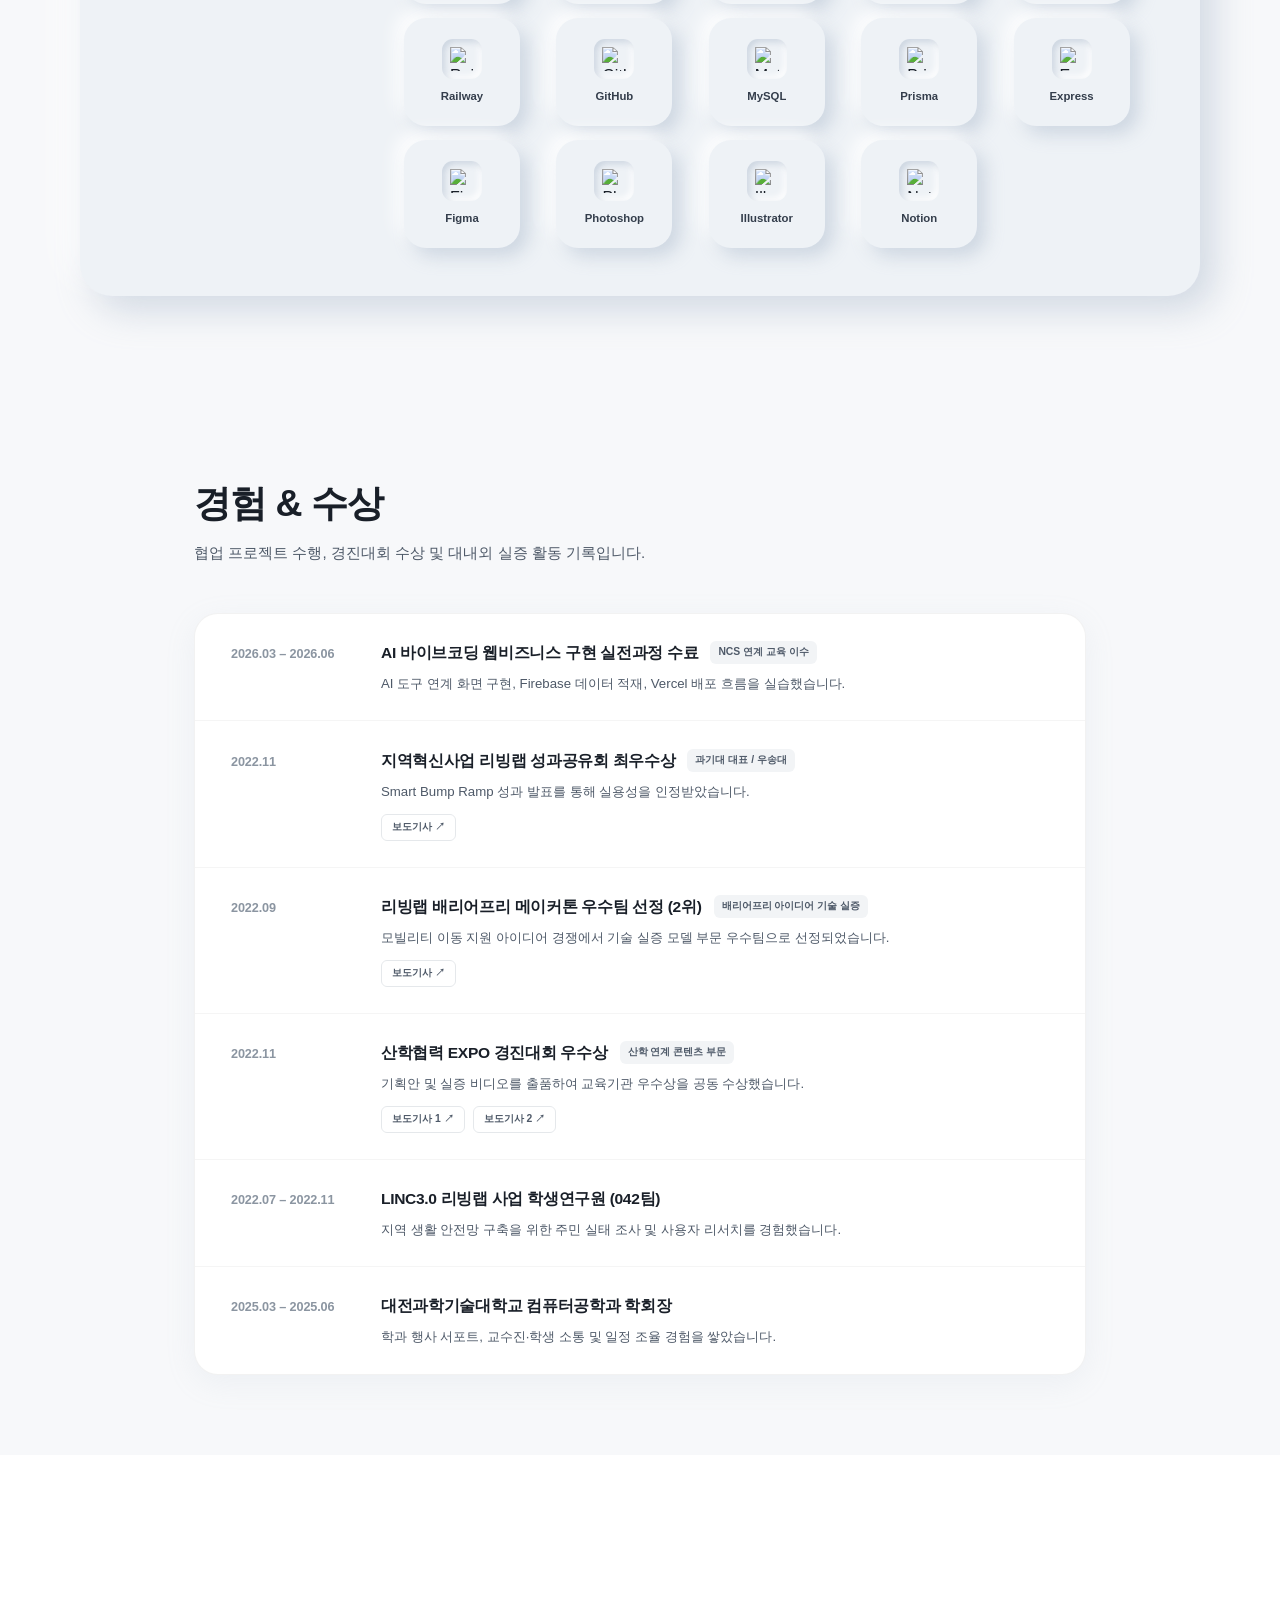
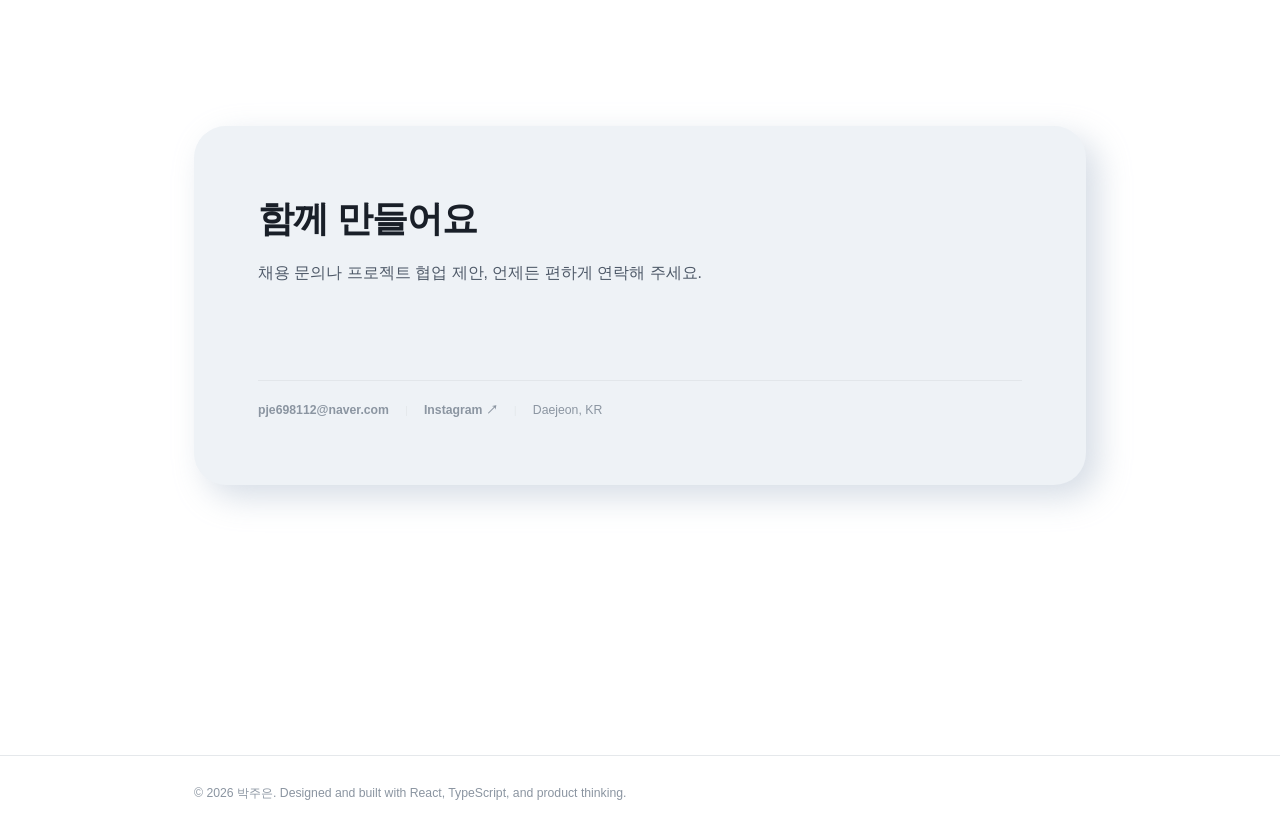
==== commit 670db503: "Add files via upload" ====
--- a/index.html
+++ b/index.html
@@ -101,7 +101,8 @@
                                     xmlns="http://www.w3.org/2000/svg">
                                     <path
                                         d="M12 22C17.5228 22 22 17.5228 22 12C22 6.47715 17.5228 2 12 2C6.47715 2 2 6.47715 2 12C2 17.5228 6.47715 22 12 22Z"
-                                        stroke="#4e5968" stroke-width="2" stroke-linecap="round" stroke-linejoin="round" />
+                                        stroke="#4e5968" stroke-width="2" stroke-linecap="round"
+                                        stroke-linejoin="round" />
                                     <path d="M12 8V12" stroke="#4e5968" stroke-width="2" stroke-linecap="round"
                                         stroke-linejoin="round" />
                                     <path d="M12 16H12.01" stroke="#4e5968" stroke-width="2" stroke-linecap="round"
@@ -156,7 +157,8 @@
                                     xmlns="http://www.w3.org/2000/svg">
                                     <path
                                         d="M14 2H6C5.46957 2 4.96086 2.21071 4.58579 2.58579C4.21071 2.96086 4 3.46957 4 4V20C4 20.5304 4.21071 21.0391 4.58579 21.4142C4.96086 21.7893 5.46957 22 6 22H18C18.5304 22 19.0391 21.7893 19.4142 21.4142C19.7893 21.0391 20 20.5304 20 20V8L14 2Z"
-                                        stroke="#4e5968" stroke-width="2" stroke-linecap="round" stroke-linejoin="round" />
+                                        stroke="#4e5968" stroke-width="2" stroke-linecap="round"
+                                        stroke-linejoin="round" />
                                     <path d="M14 2V8H20" stroke="#4e5968" stroke-width="2" stroke-linecap="round"
                                         stroke-linejoin="round" />
                                     <path d="M16 13H8" stroke="#4e5968" stroke-width="2" stroke-linecap="round"
@@ -220,12 +222,12 @@
                                         style="display: flex; gap: 8px; justify-content: flex-start; align-items: center;">
                                         <span style="font-size: 0.72rem; color: #8b95a1; font-weight: 600;">외부
                                             링크:</span>
-                                        <a href="https://petlog-eight.vercel.app/" target="_blank" rel="noopener"
-                                            class="card-link-btn card-link-sub" onclick="event.stopPropagation()">앱 보기
-                                            ↗</a>
-                                        <a href="https://petlogwep.vercel.app/" target="_blank" rel="noopener"
-                                            class="card-link-btn card-link-sub" onclick="event.stopPropagation()">소개서
-                                            ↗</a>
+                                        <button type="button" data-url="https://petlog-eight.vercel.app/" data-title="PetLog 앱 미리보기"
+                                            class="card-link-btn card-link-sub preview-trigger-btn" onclick="event.stopPropagation()">앱 보기
+                                            ↗</button>
+                                        <button type="button" data-url="https://petlogwep.vercel.app/" data-title="PetLog 소개서 미리보기"
+                                            class="card-link-btn card-link-sub preview-trigger-btn" onclick="event.stopPropagation()">소개서
+                                            ↗</button>
                                     </div>
                                     <span class="view-detail-btn-main">프로젝트 문서 열기 <span class="arrow">→</span></span>
                                 </div>
@@ -260,12 +262,12 @@
                                         style="display: flex; gap: 8px; justify-content: flex-start; align-items: center;">
                                         <span style="font-size: 0.72rem; color: #8b95a1; font-weight: 600;">외부
                                             링크:</span>
-                                        <a href="https://chaengim.vercel.app/" target="_blank" rel="noopener"
-                                            class="card-link-btn card-link-sub" onclick="event.stopPropagation()">앱 보기
-                                            ↗</a>
-                                        <a href="https://chaengimweb.vercel.app/" target="_blank" rel="noopener"
-                                            class="card-link-btn card-link-sub" onclick="event.stopPropagation()">소개서
-                                            ↗</a>
+                                        <button type="button" data-url="https://chaengim.vercel.app/" data-title="Chaengim 앱 미리보기"
+                                            class="card-link-btn card-link-sub preview-trigger-btn" onclick="event.stopPropagation()">앱 보기
+                                            ↗</button>
+                                        <button type="button" data-url="https://chaengimweb.vercel.app/" data-title="Chaengim 소개서 미리보기"
+                                            class="card-link-btn card-link-sub preview-trigger-btn" onclick="event.stopPropagation()">소개서
+                                            ↗</button>
                                     </div>
                                     <span class="view-detail-btn-main">프로젝트 문서 열기 <span class="arrow">→</span></span>
                                 </div>
@@ -498,7 +500,7 @@
                         <div class="log-body">
                             <div class="log-title-wrap">
                                 <span class="log-title">지역혁신사업 리빙랩 성과공유회 최우수상</span>
-                                <span class="log-badge">대과대 대표 / 우송대</span>
+                                <span class="log-badge">과기대 대표 / 우송대</span>
                             </div>
                             <p class="log-desc">Smart Bump Ramp 성과 발표를 통해 실용성을 인정받았습니다.</p>
                             <div class="log-links">
@@ -554,7 +556,7 @@
                         <div class="log-date">2025.03 – 2025.06</div>
                         <div class="log-body">
                             <div class="log-title-wrap">
-                                <span class="log-title">대전과학기술대학교 컴퓨터공학과 학생회</span>
+                                <span class="log-title">대전과학기술대학교 컴퓨터공학과 학회장</span>
                             </div>
                             <p class="log-desc">학과 행사 서포트, 교수진·학생 소통 및 일정 조율 경험을 쌓았습니다.</p>
                         </div>
@@ -570,16 +572,25 @@
                     <div class="contact-text">
                         <h2>함께 만들어요</h2>
                         <p class="contact-desc">채용 문의나 프로젝트 협업 제안, 언제든 편하게 연락해 주세요.</p>
-                        
+
                         <div style="margin: 28px 0;">
                             <!-- Email Copy Component Target Container -->
-                            <div id="copy-email-button-container" style="position: relative; display: inline-block;"></div>
-                        </div>
-
-                        <div class="contact-sub-links" style="display: flex; align-items: center; gap: 16px; margin-top: 24px; border-top: 1px solid rgba(0,0,0,0.05); padding-top: 20px; flex-wrap: wrap;">
-                            <a href="mailto:pje698112@naver.com" style="font-size: 0.85rem; color: var(--t3); font-weight: 600; transition: color 0.2s;" onmouseover="this.style.color='var(--t1)'" onmouseout="this.style.color='var(--t3)'">pje698112@naver.com</a>
+                            <div id="copy-email-button-container" style="position: relative; display: inline-block;">
+                            </div>
+                        </div>
+
+                        <div class="contact-sub-links"
+                            style="display: flex; align-items: center; gap: 16px; margin-top: 24px; border-top: 1px solid rgba(0,0,0,0.05); padding-top: 20px; flex-wrap: wrap;">
+                            <a href="mailto:pje698112@naver.com"
+                                style="font-size: 0.85rem; color: var(--t3); font-weight: 600; transition: color 0.2s;"
+                                onmouseover="this.style.color='var(--t1)'"
+                                onmouseout="this.style.color='var(--t3)'">pje698112@naver.com</a>
                             <span style="color: #e5e8eb; font-size: 0.8rem;">|</span>
-                            <a href="https://www.instagram.com/front_park.03?igsh=MTNwbzExNWNycTExOA%3D%3D&utm_source=qr" target="_blank" rel="noopener" style="font-size: 0.85rem; color: var(--t3); font-weight: 600; transition: color 0.2s;" onmouseover="this.style.color='var(--t1)'" onmouseout="this.style.color='var(--t3)'">Instagram ↗</a>
+                            <a href="https://www.instagram.com/front_park.03?igsh=MTNwbzExNWNycTExOA%3D%3D&utm_source=qr"
+                                target="_blank" rel="noopener"
+                                style="font-size: 0.85rem; color: var(--t3); font-weight: 600; transition: color 0.2s;"
+                                onmouseover="this.style.color='var(--t1)'"
+                                onmouseout="this.style.color='var(--t3)'">Instagram ↗</a>
                             <span style="color: #e5e8eb; font-size: 0.8rem;">|</span>
                             <span style="font-size: 0.85rem; color: var(--t3); font-weight: 500;">Daejeon, KR</span>
                         </div>
@@ -629,6 +640,7 @@
 
     <script src="projectsData.js?v=3.6"></script>
     <script src="CopyEmailButton.js?v=3.6"></script>
+    <script src="WebsitePreviewModal.js?v=3.6"></script>
     <script src="script.js?v=3.6"></script>
 </body>
 
--- a/style.css
+++ b/style.css
@@ -7,29 +7,32 @@
   --t2: #4e5968;
   --t3: #8b95a1;
   --bd: #e5e8eb;
-  
+
   /* Accent: Mint only used for tags/lines/highlights */
   --ac: #12b886;
   --ac-s: #e6f8f1;
-  
+
   /* Shadows & Radius */
   --sh-sm: 0 4px 20px rgba(0, 0, 0, 0.03);
   --sh-md: 0 12px 40px rgba(0, 0, 0, 0.06);
   --r-card: 24px;
   --r-lg: 32px;
-  
+
   --nav-h: 64px;
   --font: 'Pretendard', -apple-system, BlinkMacSystemFont, 'Segoe UI', Roboto, sans-serif;
 }
 
 /* ── RESET ── */
-*, *::before, *::after {
+*,
+*::before,
+*::after {
   margin: 0;
   padding: 0;
   box-sizing: border-box;
 }
 
-html.lenis, html.lenis-smooth {
+html.lenis,
+html.lenis-smooth {
   height: auto;
 }
 
@@ -50,26 +53,30 @@
   background: var(--bg);
   color: var(--t1);
   overflow-x: hidden;
-  font-size: 14.4px; /* 16px * 0.9 = 14.4px for 90% desktop zoom scale */
+  font-size: 14.4px;
+  /* 16px * 0.9 = 14.4px for 90% desktop zoom scale */
 }
 
 /* ── APP BACKGROUND LAYER (Neumorphism / Soft Depth) ── */
 .app-background {
   position: fixed;
   inset: 0;
-  z-index: -10; /* Put behind all content elements */
+  z-index: -10;
+  /* Put behind all content elements */
   overflow: hidden;
   pointer-events: none;
   background:
     radial-gradient(circle at 10% 15%, rgba(18, 184, 134, 0.05), transparent 32%),
     radial-gradient(circle at 90% 12%, rgba(163, 177, 198, 0.2), transparent 30%),
-    #eef2f6; /* Neumorphic base color: soft greyish blue */
+    #eef2f6;
+  /* Neumorphic base color: soft greyish blue */
 }
 
 .soft-depth-shape {
   position: absolute;
   border-radius: 80px;
-  background: #eef2f6; /* Color matches the background for the true neumorphic illusion */
+  background: #eef2f6;
+  /* Color matches the background for the true neumorphic illusion */
   will-change: transform;
 }
 
@@ -118,7 +125,8 @@
 }
 
 body.modal-open {
-  overflow: hidden !important; /* Prevent background scroll when modal active */
+  overflow: hidden !important;
+  /* Prevent background scroll when modal active */
 }
 
 a {
@@ -143,7 +151,8 @@
 }
 
 .section {
-  padding: 108px 0; /* scaled down from 120px */
+  padding: 108px 0;
+  /* scaled down from 120px */
 }
 
 .bg-soft {
@@ -200,10 +209,29 @@
   will-change: transform, opacity;
 }
 
-.reveal-section.on .sec-label { opacity: 1; transform: translateY(0); transition-delay: 0s; }
-.reveal-section.on .sec-title { opacity: 1; transform: translateY(0); transition-delay: 0.08s; }
-.reveal-section.on .sec-desc { opacity: 1; transform: translateY(0); transition-delay: 0.16s; }
-.reveal-section.on .reveal-parent { opacity: 1; transform: translateY(0); transition-delay: 0.24s; }
+.reveal-section.on .sec-label {
+  opacity: 1;
+  transform: translateY(0);
+  transition-delay: 0s;
+}
+
+.reveal-section.on .sec-title {
+  opacity: 1;
+  transform: translateY(0);
+  transition-delay: 0.08s;
+}
+
+.reveal-section.on .sec-desc {
+  opacity: 1;
+  transform: translateY(0);
+  transition-delay: 0.16s;
+}
+
+.reveal-section.on .reveal-parent {
+  opacity: 1;
+  transform: translateY(0);
+  transition-delay: 0.24s;
+}
 
 /* Stagger Reveal for Children */
 .reveal-parent.on .reveal-child {
@@ -218,17 +246,42 @@
   will-change: transform, opacity;
 }
 
-.reveal-parent.on .reveal-child:nth-child(1) { transition-delay: 0.06s; }
-.reveal-parent.on .reveal-child:nth-child(2) { transition-delay: 0.12s; }
-.reveal-parent.on .reveal-child:nth-child(3) { transition-delay: 0.18s; }
-.reveal-parent.on .reveal-child:nth-child(4) { transition-delay: 0.24s; }
-.reveal-parent.on .reveal-child:nth-child(5) { transition-delay: 0.30s; }
-.reveal-parent.on .reveal-child:nth-child(6) { transition-delay: 0.36s; }
-.reveal-parent.on .reveal-child:nth-child(7) { transition-delay: 0.42s; }
-.reveal-parent.on .reveal-child:nth-child(8) { transition-delay: 0.48s; }
+.reveal-parent.on .reveal-child:nth-child(1) {
+  transition-delay: 0.06s;
+}
+
+.reveal-parent.on .reveal-child:nth-child(2) {
+  transition-delay: 0.12s;
+}
+
+.reveal-parent.on .reveal-child:nth-child(3) {
+  transition-delay: 0.18s;
+}
+
+.reveal-parent.on .reveal-child:nth-child(4) {
+  transition-delay: 0.24s;
+}
+
+.reveal-parent.on .reveal-child:nth-child(5) {
+  transition-delay: 0.30s;
+}
+
+.reveal-parent.on .reveal-child:nth-child(6) {
+  transition-delay: 0.36s;
+}
+
+.reveal-parent.on .reveal-child:nth-child(7) {
+  transition-delay: 0.42s;
+}
+
+.reveal-parent.on .reveal-child:nth-child(8) {
+  transition-delay: 0.48s;
+}
 
 /* ── BUTTONS ── */
-.btn-primary, .btn-secondary, .btn-ghost {
+.btn-primary,
+.btn-secondary,
+.btn-ghost {
   display: inline-flex;
   align-items: center;
   justify-content: center;
@@ -292,11 +345,9 @@
 
 .nav-pill {
   pointer-events: auto;
-  background: linear-gradient(
-    180deg,
-    rgba(255, 255, 255, 0.78) 0%,
-    rgba(255, 255, 255, 0.52) 100%
-  );
+  background: linear-gradient(180deg,
+      rgba(255, 255, 255, 0.78) 0%,
+      rgba(255, 255, 255, 0.52) 100%);
   backdrop-filter: blur(24px) saturate(180%);
   -webkit-backdrop-filter: blur(24px) saturate(180%);
   border: 1px solid rgba(255, 255, 255, 0.72);
@@ -313,11 +364,9 @@
 }
 
 .nav-pill.scrolled {
-  background: linear-gradient(
-    180deg,
-    rgba(255, 255, 255, 0.86) 0%,
-    rgba(255, 255, 255, 0.64) 100%
-  );
+  background: linear-gradient(180deg,
+      rgba(255, 255, 255, 0.86) 0%,
+      rgba(255, 255, 255, 0.64) 100%);
   box-shadow:
     0 24px 70px rgba(15, 23, 42, 0.14),
     inset 0 1px 0 rgba(255, 255, 255, 0.95),
@@ -345,9 +394,9 @@
   height: 2px;
   background-color: #4e5968;
   border-radius: 2px;
-  transition: transform 0.3s cubic-bezier(0.2, 0.8, 0.2, 1), 
-              opacity 0.3s cubic-bezier(0.2, 0.8, 0.2, 1), 
-              background-color 0.3s ease;
+  transition: transform 0.3s cubic-bezier(0.2, 0.8, 0.2, 1),
+    opacity 0.3s cubic-bezier(0.2, 0.8, 0.2, 1),
+    background-color 0.3s ease;
 }
 
 .nav-toggle.active .hamburger-bar:nth-child(1) {
@@ -517,7 +566,7 @@
 }
 
 .gradient-text-flow {
-  background: linear-gradient(135deg, #191f28 15%, #12b886 100%);
+  background: linear-gradient(135deg, #191f28 15%, #127bb8 100%);
   -webkit-background-clip: text;
   -webkit-text-fill-color: transparent;
   background-clip: text;
@@ -563,13 +612,13 @@
   align-items: center;
   gap: 8px;
   margin-top: 24px;
-  background: rgba(255, 255, 255, 0.68);
-  backdrop-filter: blur(16px);
-  -webkit-backdrop-filter: blur(16px);
-  border: 1px solid rgba(229, 232, 235, 0.9);
+  background: rgba(255, 255, 255, 0.78);
+  backdrop-filter: blur(20px);
+  -webkit-backdrop-filter: blur(20px);
+  border: 1px solid rgba(229, 232, 235, 0.95);
   border-radius: 999px;
-  padding: 8px 18px;
-  box-shadow: 0 4px 16px rgba(0, 0, 0, 0.02);
+  padding: 8px 20px;
+  box-shadow: 0 8px 24px rgba(15, 23, 42, 0.04);
   transition: box-shadow 0.25s ease, background 0.25s ease, transform 0.25s ease;
 }
 
@@ -665,8 +714,8 @@
   box-shadow:
     10px 10px 24px rgba(165, 179, 200, 0.45),
     -10px -10px 24px rgba(255, 255, 255, 0.95);
-  transition: transform 0.45s cubic-bezier(0.2, 0.8, 0.2, 1), 
-              box-shadow 0.45s cubic-bezier(0.2, 0.8, 0.2, 1);
+  transition: transform 0.45s cubic-bezier(0.2, 0.8, 0.2, 1),
+    box-shadow 0.45s cubic-bezier(0.2, 0.8, 0.2, 1);
   z-index: 1;
   overflow: hidden;
 }
@@ -757,8 +806,8 @@
   cursor: pointer;
   display: flex;
   flex-direction: column;
-  transition: transform 0.45s cubic-bezier(0.2, 0.8, 0.2, 1), 
-              box-shadow 0.45s cubic-bezier(0.2, 0.8, 0.2, 1);
+  transition: transform 0.45s cubic-bezier(0.2, 0.8, 0.2, 1),
+    box-shadow 0.45s cubic-bezier(0.2, 0.8, 0.2, 1);
   position: relative;
   height: 100%;
   z-index: 1;
@@ -808,8 +857,8 @@
   border-radius: 12px;
   background: #eef2f6;
   border: none;
-  box-shadow: 
-    inset 3px 3px 6px rgba(165, 179, 200, 0.45), 
+  box-shadow:
+    inset 3px 3px 6px rgba(165, 179, 200, 0.45),
     inset -3px -3px 6px rgba(255, 255, 255, 0.95);
   display: flex;
   align-items: center;
@@ -1073,10 +1122,10 @@
   cursor: pointer;
   display: inline-flex;
   align-items: center;
-  transition: transform 0.25s cubic-bezier(0.2, 0.8, 0.2, 1), 
-              background-color 0.25s, 
-              color 0.25s, 
-              border-color 0.25s;
+  transition: transform 0.25s cubic-bezier(0.2, 0.8, 0.2, 1),
+    background-color 0.25s,
+    color 0.25s,
+    border-color 0.25s;
 }
 
 .tech-filter-btn:hover {
@@ -1130,6 +1179,7 @@
     opacity: 0;
     transform: scale(0.96);
   }
+
   100% {
     opacity: 1;
     transform: scale(1);
@@ -1155,9 +1205,9 @@
   box-shadow:
     8px 8px 18px rgba(165, 179, 200, 0.45),
     -8px -8px 18px rgba(255, 255, 255, 0.95);
-  transition: transform 0.45s cubic-bezier(0.2, 0.8, 0.2, 1), 
-              box-shadow 0.45s cubic-bezier(0.2, 0.8, 0.2, 1),
-              opacity 0.25s ease;
+  transition: transform 0.45s cubic-bezier(0.2, 0.8, 0.2, 1),
+    box-shadow 0.45s cubic-bezier(0.2, 0.8, 0.2, 1),
+    opacity 0.25s ease;
   opacity: 1;
   z-index: 1;
   overflow: hidden;
@@ -1203,8 +1253,8 @@
   border-radius: 11px;
   padding: 7px;
   box-sizing: border-box;
-  box-shadow: 
-    inset 3px 3px 6px rgba(165, 179, 200, 0.45), 
+  box-shadow:
+    inset 3px 3px 6px rgba(165, 179, 200, 0.45),
     inset -3px -3px 6px rgba(255, 255, 255, 0.95);
 }
 
@@ -1233,7 +1283,7 @@
   border-radius: 24px;
   border: 1px solid rgba(0, 0, 0, 0.05);
   overflow: hidden;
-  box-shadow: 
+  box-shadow:
     0 8px 30px rgba(165, 179, 200, 0.12),
     inset 0 1px 0 rgba(255, 255, 255, 0.9);
 }
@@ -1339,8 +1389,8 @@
   box-shadow:
     12px 12px 32px rgba(165, 179, 200, 0.45),
     -12px -12px 32px rgba(255, 255, 255, 0.95);
-  transition: transform 0.45s cubic-bezier(0.2, 0.8, 0.2, 1), 
-              box-shadow 0.45s cubic-bezier(0.2, 0.8, 0.2, 1);
+  transition: transform 0.45s cubic-bezier(0.2, 0.8, 0.2, 1),
+    box-shadow 0.45s cubic-bezier(0.2, 0.8, 0.2, 1);
   z-index: 1;
   overflow: hidden;
 }
@@ -1498,17 +1548,36 @@
 }
 
 /* Notion Modal Inner Stagger Effect */
-.notion-modal-scroll-wrap > * {
+.notion-modal-scroll-wrap>* {
   opacity: 0;
   transform: translateY(16px);
   transition: opacity 0.6s cubic-bezier(0.22, 1, 0.36, 1), transform 0.6s cubic-bezier(0.22, 1, 0.36, 1);
   will-change: transform, opacity;
 }
 
-.notion-modal-overlay.active .notion-modal-scroll-wrap > *:nth-child(1) { transition-delay: 0.08s; opacity: 1; transform: translateY(0); }
-.notion-modal-overlay.active .notion-modal-scroll-wrap > *:nth-child(2) { transition-delay: 0.16s; opacity: 1; transform: translateY(0); }
-.notion-modal-overlay.active .notion-modal-scroll-wrap > *:nth-child(3) { transition-delay: 0.24s; opacity: 1; transform: translateY(0); }
-.notion-modal-overlay.active .notion-modal-scroll-wrap > *:nth-child(4) { transition-delay: 0.32s; opacity: 1; transform: translateY(0); }
+.notion-modal-overlay.active .notion-modal-scroll-wrap>*:nth-child(1) {
+  transition-delay: 0.08s;
+  opacity: 1;
+  transform: translateY(0);
+}
+
+.notion-modal-overlay.active .notion-modal-scroll-wrap>*:nth-child(2) {
+  transition-delay: 0.16s;
+  opacity: 1;
+  transform: translateY(0);
+}
+
+.notion-modal-overlay.active .notion-modal-scroll-wrap>*:nth-child(3) {
+  transition-delay: 0.24s;
+  opacity: 1;
+  transform: translateY(0);
+}
+
+.notion-modal-overlay.active .notion-modal-scroll-wrap>*:nth-child(4) {
+  transition-delay: 0.32s;
+  opacity: 1;
+  transform: translateY(0);
+}
 
 .project-modal-close {
   position: absolute;
@@ -1526,11 +1595,9 @@
   color: #4e5968;
   border-radius: 999px;
   border: 1px solid rgba(229, 232, 235, 0.85);
-  background: linear-gradient(
-    180deg,
-    rgba(255, 255, 255, 0.82) 0%,
-    rgba(255, 255, 255, 0.58) 100%
-  );
+  background: linear-gradient(180deg,
+      rgba(255, 255, 255, 0.82) 0%,
+      rgba(255, 255, 255, 0.58) 100%);
   backdrop-filter: blur(18px) saturate(180%);
   -webkit-backdrop-filter: blur(18px) saturate(180%);
   box-shadow:
@@ -1547,11 +1614,9 @@
 
 .dots-close-button:hover {
   color: #191f28;
-  background: linear-gradient(
-    180deg,
-    rgba(255, 255, 255, 0.92) 0%,
-    rgba(255, 255, 255, 0.68) 100%
-  );
+  background: linear-gradient(180deg,
+      rgba(255, 255, 255, 0.92) 0%,
+      rgba(255, 255, 255, 0.68) 100%);
   box-shadow:
     0 14px 36px rgba(15, 23, 42, 0.12),
     inset 0 1px 0 rgba(255, 255, 255, 0.96);
@@ -1575,15 +1640,26 @@
 }
 
 .dots-close-button .dot {
-  transition: 
+  transition:
     opacity 0.4s cubic-bezier(0.2, 0.8, 0.2, 1),
     transform 0.4s cubic-bezier(0.2, 0.8, 0.2, 1.25);
 }
 
-.dots-close-button .dot-tl { transform-origin: 6px 6px; }
-.dots-close-button .dot-tr { transform-origin: 16px 6px; }
-.dots-close-button .dot-bl { transform-origin: 6px 16px; }
-.dots-close-button .dot-br { transform-origin: 16px 16px; }
+.dots-close-button .dot-tl {
+  transform-origin: 6px 6px;
+}
+
+.dots-close-button .dot-tr {
+  transform-origin: 16px 6px;
+}
+
+.dots-close-button .dot-bl {
+  transform-origin: 6px 16px;
+}
+
+.dots-close-button .dot-br {
+  transform-origin: 16px 16px;
+}
 
 .dots-close-button .morph-line {
   transition: transform 0.45s cubic-bezier(0.2, 0.8, 0.2, 1.25);
@@ -1615,6 +1691,7 @@
 
 /* Accessibility: prefers-reduced-motion fallback */
 @media (prefers-reduced-motion: reduce) {
+
   .dots-close-button .dot,
   .dots-close-button .morph-line {
     transition: none !important;
@@ -1802,54 +1879,54 @@
 }
 
 /* ── RESPONSIVE ── */
-@media(max-width:992px){
+@media(max-width:992px) {
   .section {
     padding: 80px 0;
   }
-  
+
   .hero-grid {
     grid-template-columns: 1fr;
     gap: 48px;
   }
-  
+
   .hero-right {
     order: -1;
   }
-  
+
   .project-hub-grid {
     grid-template-columns: 1fr;
     gap: 32px;
   }
-  
+
   .project-hub-visual {
     order: -1;
   }
-  
+
   .card-grid-3 {
     grid-template-columns: 1fr;
   }
-  
+
   .card-grid-2 {
     grid-template-columns: 1fr;
   }
-  
+
   .tech-grid {
     grid-template-columns: 1fr;
   }
-  
+
   .contact-text {
     padding: 48px 32px;
   }
 }
 
-@media(max-width:768px){
+@media(max-width:768px) {
   .site-header {
     top: 16px;
     right: 16px;
     left: auto;
     transform: none;
   }
-  
+
   .nav-toggle {
     display: flex;
   }
@@ -1872,11 +1949,9 @@
     top: calc(100% + 10px);
     right: 0;
     width: 180px;
-    background: linear-gradient(
-      180deg,
-      rgba(255, 255, 255, 0.94) 0%,
-      rgba(255, 255, 255, 0.88) 100%
-    );
+    background: linear-gradient(180deg,
+        rgba(255, 255, 255, 0.94) 0%,
+        rgba(255, 255, 255, 0.88) 100%);
     backdrop-filter: blur(20px) saturate(180%);
     -webkit-backdrop-filter: blur(20px) saturate(180%);
     border: 1px solid rgba(255, 255, 255, 0.8);
@@ -1916,76 +1991,77 @@
     color: #191f28 !important;
     box-shadow: none !important;
   }
-  
+
   .tech-logo-grid {
     min-height: auto;
     align-items: start;
   }
-  
+
   .project-card-grid {
     grid-template-columns: 1fr;
     gap: 16px;
   }
-  
+
   .section {
     padding: 64px 0;
   }
-  
+
   .hero-btns {
     flex-direction: column;
   }
-  
+
   .hero-btns a {
     width: 100%;
     text-align: center;
   }
-  
-
-  
+
+
+
   .flow-steps {
     gap: 4px;
   }
-  
+
   .fs {
     min-width: 60px;
     font-size: 0.72rem;
     padding: 10px;
   }
-  
+
   .notion-body {
     padding: 32px 24px 48px;
   }
-  
+
   .notion-title {
     font-size: 1.8rem;
   }
-  
+
   .meta-row {
     flex-direction: column;
     gap: 2px;
   }
-  
+
   .meta-label {
     width: 100%;
   }
-  
+
   .contact-text {
     padding: 36px 24px;
   }
-  
+
   .contact-text h2 {
     font-size: 2rem;
   }
-  
+
   .contact-btns {
     flex-direction: column;
   }
-  
-  .contact-btns a, .contact-btns button {
+
+  .contact-btns a,
+  .contact-btns button {
     width: 100%;
     text-align: center;
   }
-  
+
   .footer-inner {
     flex-direction: column;
     gap: 8px;
@@ -1993,11 +2069,11 @@
   }
 }
 
-@media(max-width:375px){
+@media(max-width:375px) {
   .container {
     padding: 0 16px;
   }
-  
+
   .sec-title {
     font-size: 1.6rem;
   }
@@ -2022,9 +2098,9 @@
     -10px -10px 24px rgba(255, 255, 255, 0.95);
   display: flex;
   flex-direction: column;
-  transition: transform 0.4s cubic-bezier(0.2, 0.8, 0.2, 1), 
-              box-shadow 0.4s cubic-bezier(0.2, 0.8, 0.2, 1),
-              border-color 0.4s ease;
+  transition: transform 0.4s cubic-bezier(0.2, 0.8, 0.2, 1),
+    box-shadow 0.4s cubic-bezier(0.2, 0.8, 0.2, 1),
+    border-color 0.4s ease;
   z-index: 1;
   overflow: hidden;
 }
@@ -2079,8 +2155,8 @@
   align-items: center;
   justify-content: center;
   margin-bottom: 0;
-  box-shadow: 
-    inset 3px 3px 6px rgba(165, 179, 200, 0.45), 
+  box-shadow:
+    inset 3px 3px 6px rgba(165, 179, 200, 0.45),
     inset -3px -3px 6px rgba(255, 255, 255, 0.95);
 }
 
@@ -2135,6 +2211,7 @@
 }
 
 @media (min-width: 993px) {
+
   .hero,
   .section {
     min-height: 100vh;
@@ -2146,7 +2223,7 @@
     scroll-margin-top: 0;
   }
 
-  .section > .container {
+  .section>.container {
     width: 100%;
   }
 
@@ -2157,13 +2234,13 @@
     gap: 36px;
     align-items: start;
   }
-  
+
   .tech-left-col {
     position: sticky;
     top: 100px;
     height: fit-content;
   }
-  
+
   .tech-filter-bar {
     flex-direction: column;
     align-items: flex-start;
@@ -2176,12 +2253,13 @@
     text-align: left;
     padding: 10px 18px;
   }
-  
+
 }
 
 @media (max-width: 992px) {
   html {
-    font-size: 16px; /* Restore original scale on tablet and mobile viewports */
+    font-size: 16px;
+    /* Restore original scale on tablet and mobile viewports */
   }
 
   .project-card-grid {
@@ -2198,7 +2276,7 @@
       8px 8px 24px rgba(165, 179, 200, 0.35),
       -8px -8px 24px rgba(255, 255, 255, 0.9);
   }
-  
+
   .tech-logo-grid {
     grid-template-columns: repeat(auto-fill, minmax(100px, 1fr));
     gap: 14px;
@@ -2235,8 +2313,8 @@
     width: 40px;
     height: 40px;
     padding: 6px;
-    box-shadow: 
-      inset 2px 2px 4px rgba(165, 179, 200, 0.35), 
+    box-shadow:
+      inset 2px 2px 4px rgba(165, 179, 200, 0.35),
       inset -2px -2px 4px rgba(255, 255, 255, 0.9);
   }
 
@@ -2254,17 +2332,18 @@
 /* ── MOBILE RESPONSIVE OPTIMIZATION (768px & under) ── */
 @media (max-width: 768px) {
   html {
-    font-size: 16px; /* Restore original scaling on mobile for readability */
+    font-size: 16px;
+    /* Restore original scaling on mobile for readability */
   }
 
   .pc-only {
     display: none !important;
   }
-  
+
   .section {
     padding: 72px 0;
   }
-  
+
   /* Hero Optimization */
   .hero {
     min-height: auto;
@@ -2278,13 +2357,13 @@
     letter-spacing: -0.02em;
     padding: 0 8px;
   }
-  
+
   .hero-badge {
     font-size: 0.78rem;
     padding: 8px 14px;
     margin-bottom: 16px;
   }
-  
+
   .hero-footer-tags {
     gap: 8px;
     margin-bottom: 20px;
@@ -2378,22 +2457,26 @@
     margin-right: -24px;
     margin-bottom: 20px;
     -webkit-overflow-scrolling: touch;
-    scrollbar-width: none; /* Firefox */
+    scrollbar-width: none;
+    /* Firefox */
   }
 
   .tech-filter-bar::-webkit-scrollbar {
-    display: none; /* Safari & Chrome */
+    display: none;
+    /* Safari & Chrome */
   }
 
   .tech-filter-btn {
     padding: 10px 18px;
     font-size: 0.82rem;
     flex-shrink: 0;
-    min-height: 40px; /* Touch target size */
+    min-height: 40px;
+    /* Touch target size */
   }
 
   .tech-filter-btn:hover {
-    transform: none; /* Prevent hover slide on touch devices */
+    transform: none;
+    /* Prevent hover slide on touch devices */
   }
 
   /* Projects List Touch Optimization */
@@ -2464,7 +2547,8 @@
   }
 
   .card-link-btn {
-    padding: 10px 16px; /* Larger touch area */
+    padding: 10px 16px;
+    /* Larger touch area */
     font-size: 0.8rem;
     flex-grow: 1;
     justify-content: center;
@@ -2654,7 +2738,8 @@
   /* Background Shape Mobile Optimization */
   .soft-depth-shape {
     border-radius: 48px;
-    opacity: 0.7; /* Lower contrast for mobile readability */
+    opacity: 0.7;
+    /* Lower contrast for mobile readability */
   }
 
   .shape-1 {
@@ -2663,14 +2748,14 @@
     top: 100px;
     right: -80px;
   }
-  
+
   .shape-2 {
     width: 240px;
     height: 160px;
     top: 640px;
     left: -80px;
   }
-  
+
   .shape-3 {
     width: 380px;
     height: 220px;
@@ -2680,13 +2765,15 @@
 }
 
 @media (max-width: 430px) {
+
   /* Ensure container has proper padding for small screens */
   .container {
     padding: 0 16px;
   }
 
   .shape-3 {
-    display: none; /* Hide 3rd shape on very small screens to avoid clutter */
+    display: none;
+    /* Hide 3rd shape on very small screens to avoid clutter */
   }
 
   .shape-1 {
@@ -2721,7 +2808,7 @@
     gap: 4px;
     margin-top: 14px;
   }
-  
+
   .hero-workflow .wf-step {
     font-size: 0.68rem;
   }
@@ -2729,7 +2816,7 @@
   .hero-workflow .wf-sep {
     font-size: 0.62rem;
   }
-  
+
   .card-link-sub {
     padding: 4px 8px !important;
     font-size: 0.68rem !important;
@@ -2762,7 +2849,7 @@
   display: inline-flex;
   align-items: flex-start;
   justify-content: center;
-  transition: 
+  transition:
     transform 0.2s cubic-bezier(0.2, 0.8, 0.2, 1.2),
     background 0.25s,
     border-color 0.25s,
@@ -2782,9 +2869,11 @@
 .btn-content-wrap {
   display: flex;
   flex-direction: column;
-  height: 88px; /* 44px * 2 */
+  height: 88px;
+  /* 44px * 2 */
   width: 100%;
-  transition: transform 0.45s cubic-bezier(0.25, 0.8, 0.25, 1.15); /* springy rolling motion */
+  transition: transform 0.45s cubic-bezier(0.25, 0.8, 0.25, 1.15);
+  /* springy rolling motion */
 }
 
 .btn-text-default,
@@ -2858,6 +2947,7 @@
     transform: translate(-50%, -50%) scale(var(--scale, 1));
     opacity: var(--opacity, 1);
   }
+
   100% {
     transform: translate(calc(-50% + var(--tx)), calc(-50% + var(--ty))) scale(0);
     opacity: 0;
@@ -2875,3 +2965,160 @@
   border: 0;
 }
 
+/* ── WEBSITE PREVIEW MODAL ── */
+.preview-modal-overlay {
+  position: fixed;
+  inset: 0;
+  background: rgba(15, 23, 42, 0.45);
+  backdrop-filter: blur(12px);
+  -webkit-backdrop-filter: blur(12px);
+  z-index: 1100;
+  display: flex;
+  align-items: center;
+  justify-content: center;
+  opacity: 0;
+  pointer-events: none;
+  transition: opacity 0.28s cubic-bezier(0.2, 0.8, 0.2, 1);
+}
+
+.preview-modal-overlay.active {
+  opacity: 1;
+  pointer-events: auto;
+}
+
+.preview-modal-container {
+  width: 90vw;
+  max-width: 1120px; /* max-w-6xl = 1120px */
+  height: 85vh;
+  background: rgba(255, 255, 255, 0.94);
+  backdrop-filter: blur(24px) saturate(180%);
+  -webkit-backdrop-filter: blur(24px) saturate(180%);
+  border: 1px solid rgba(255, 255, 255, 0.72);
+  border-radius: 28px;
+  box-shadow: 0 28px 80px rgba(15, 23, 42, 0.16), inset 0 1px 0 rgba(255, 255, 255, 0.9);
+  display: flex;
+  flex-direction: column;
+  overflow: hidden;
+  transform: scale(0.95) translateY(16px);
+  transition: transform 0.32s cubic-bezier(0.34, 1.56, 0.64, 1);
+}
+
+.preview-modal-overlay.active .preview-modal-container {
+  transform: scale(1) translateY(0);
+}
+
+.preview-modal-header {
+  height: 56px;
+  min-height: 56px;
+  padding: 0 24px;
+  display: flex;
+  align-items: center;
+  justify-content: space-between;
+  border-bottom: 1px solid rgba(0, 0, 0, 0.05);
+  background: rgba(255, 255, 255, 0.6);
+}
+
+.preview-modal-title {
+  font-size: 0.95rem;
+  font-weight: 700;
+  color: var(--t1);
+  letter-spacing: -0.01em;
+}
+
+.preview-modal-header-right {
+  display: flex;
+  align-items: center;
+  gap: 12px;
+}
+
+.preview-modal-action-btn {
+  display: inline-flex;
+  align-items: center;
+  padding: 7px 14px;
+  font-size: 0.82rem;
+  font-weight: 700;
+  color: #4e5968;
+  border-radius: 999px;
+  border: 1px solid rgba(229, 232, 235, 0.85);
+  background: rgba(255, 255, 255, 0.75);
+  box-shadow: 0 2px 8px rgba(0, 0, 0, 0.02);
+  transition: all 0.2s;
+  text-decoration: none;
+  cursor: pointer;
+}
+
+.preview-modal-action-btn:hover {
+  color: #191f28;
+  background: #ffffff;
+  border-color: rgba(0, 0, 0, 0.15);
+  box-shadow: 0 4px 12px rgba(0, 0, 0, 0.05);
+}
+
+.preview-modal-close-btn {
+  display: inline-flex;
+  align-items: center;
+  padding: 7px 16px;
+  font-size: 0.82rem;
+  font-weight: 700;
+  color: #ffffff;
+  border-radius: 999px;
+  border: none;
+  background: #4e5968;
+  box-shadow: 0 2px 8px rgba(0, 0, 0, 0.05);
+  transition: all 0.2s;
+  cursor: pointer;
+}
+
+.preview-modal-close-btn:hover {
+  background: #191f28;
+  box-shadow: 0 4px 12px rgba(0, 0, 0, 0.1);
+}
+
+.preview-modal-body {
+  flex-grow: 1;
+  position: relative;
+  background: #f8fafc;
+}
+
+.preview-modal-iframe {
+  position: absolute;
+  top: 0;
+  left: 0;
+  width: 100%;
+  height: 100%;
+  border: none;
+  background: #ffffff;
+}
+
+/* Responsive Overrides for WebsitePreviewModal */
+@media (max-width: 768px) {
+  .preview-modal-container {
+    width: 95vw;
+    height: 85vh;
+    border-radius: 20px;
+  }
+  
+  .preview-modal-header {
+    padding: 0 16px;
+    height: 52px;
+    min-height: 52px;
+  }
+
+  .preview-modal-title {
+    font-size: 0.88rem;
+    max-width: 120px;
+    white-space: nowrap;
+    overflow: hidden;
+    text-overflow: ellipsis;
+  }
+
+  .preview-modal-action-btn {
+    padding: 6px 10px;
+    font-size: 0.76rem;
+  }
+
+  .preview-modal-close-btn {
+    padding: 6px 12px;
+    font-size: 0.76rem;
+  }
+}
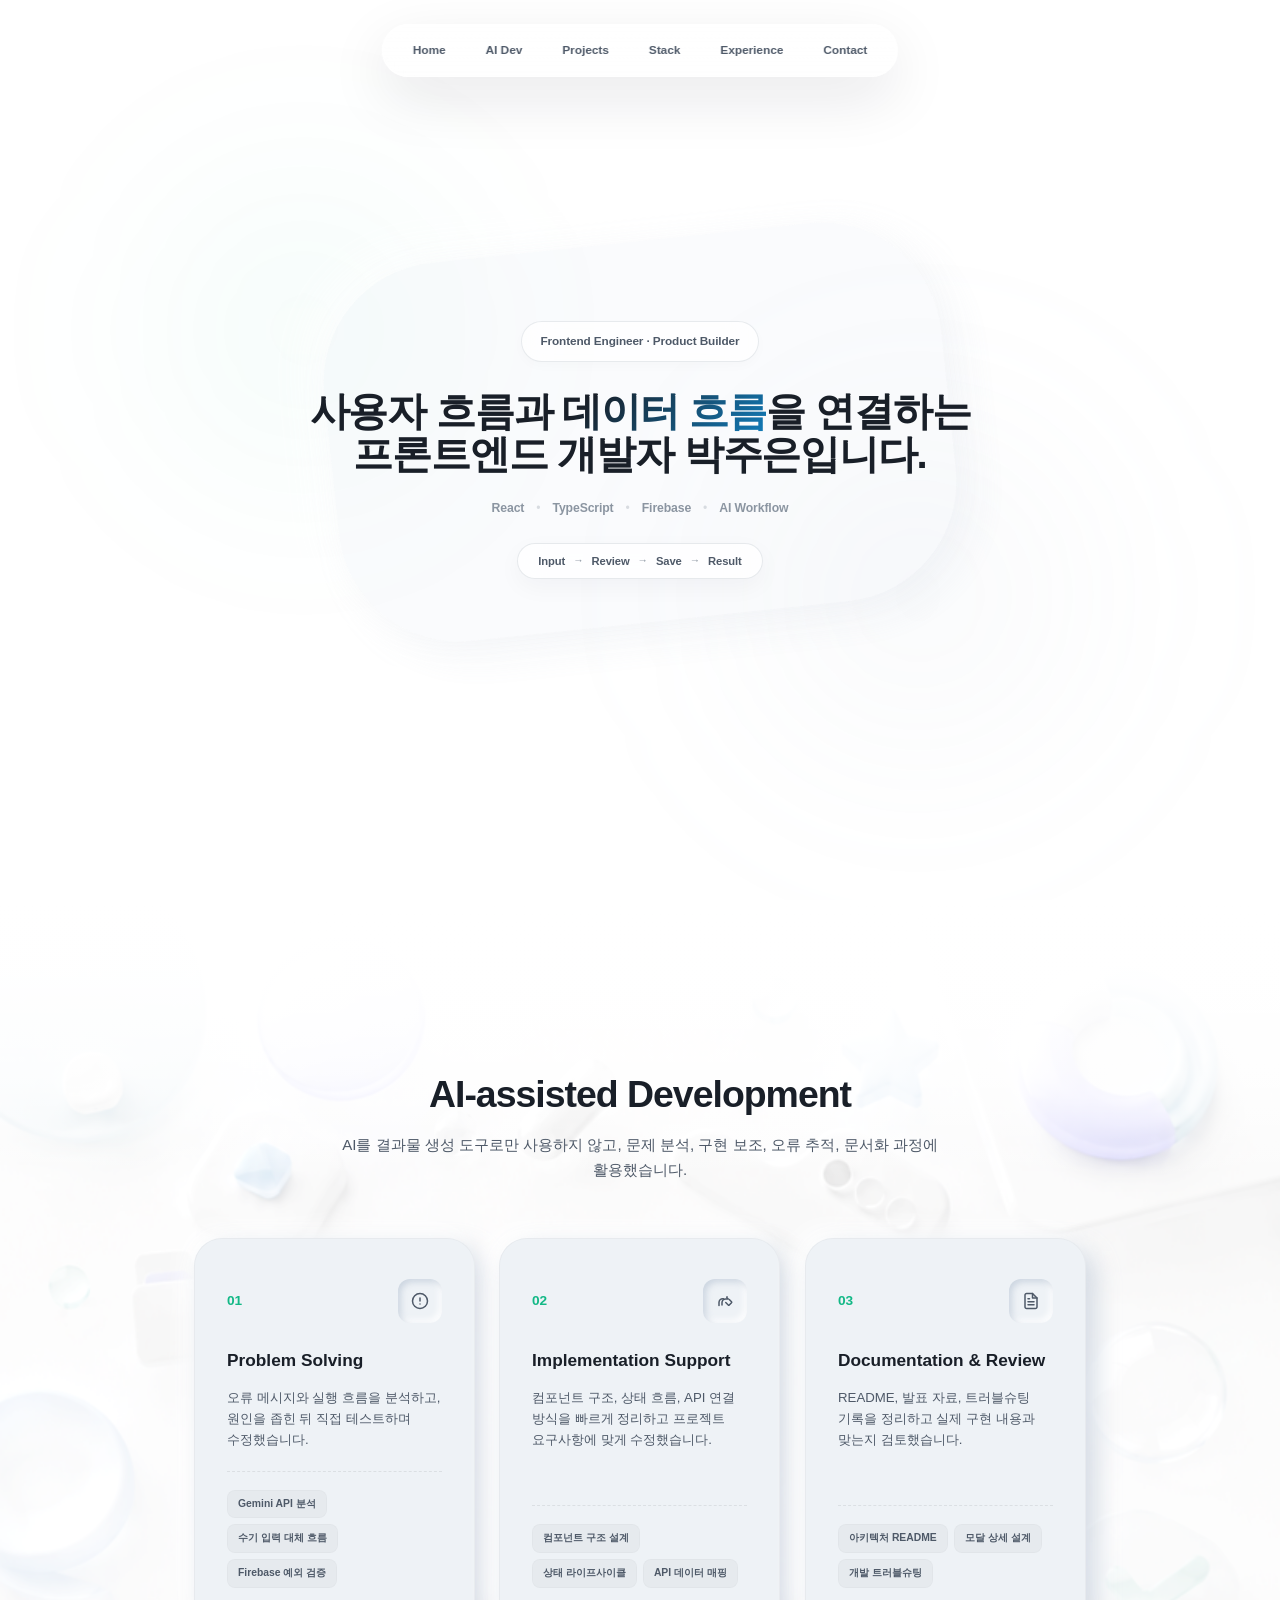
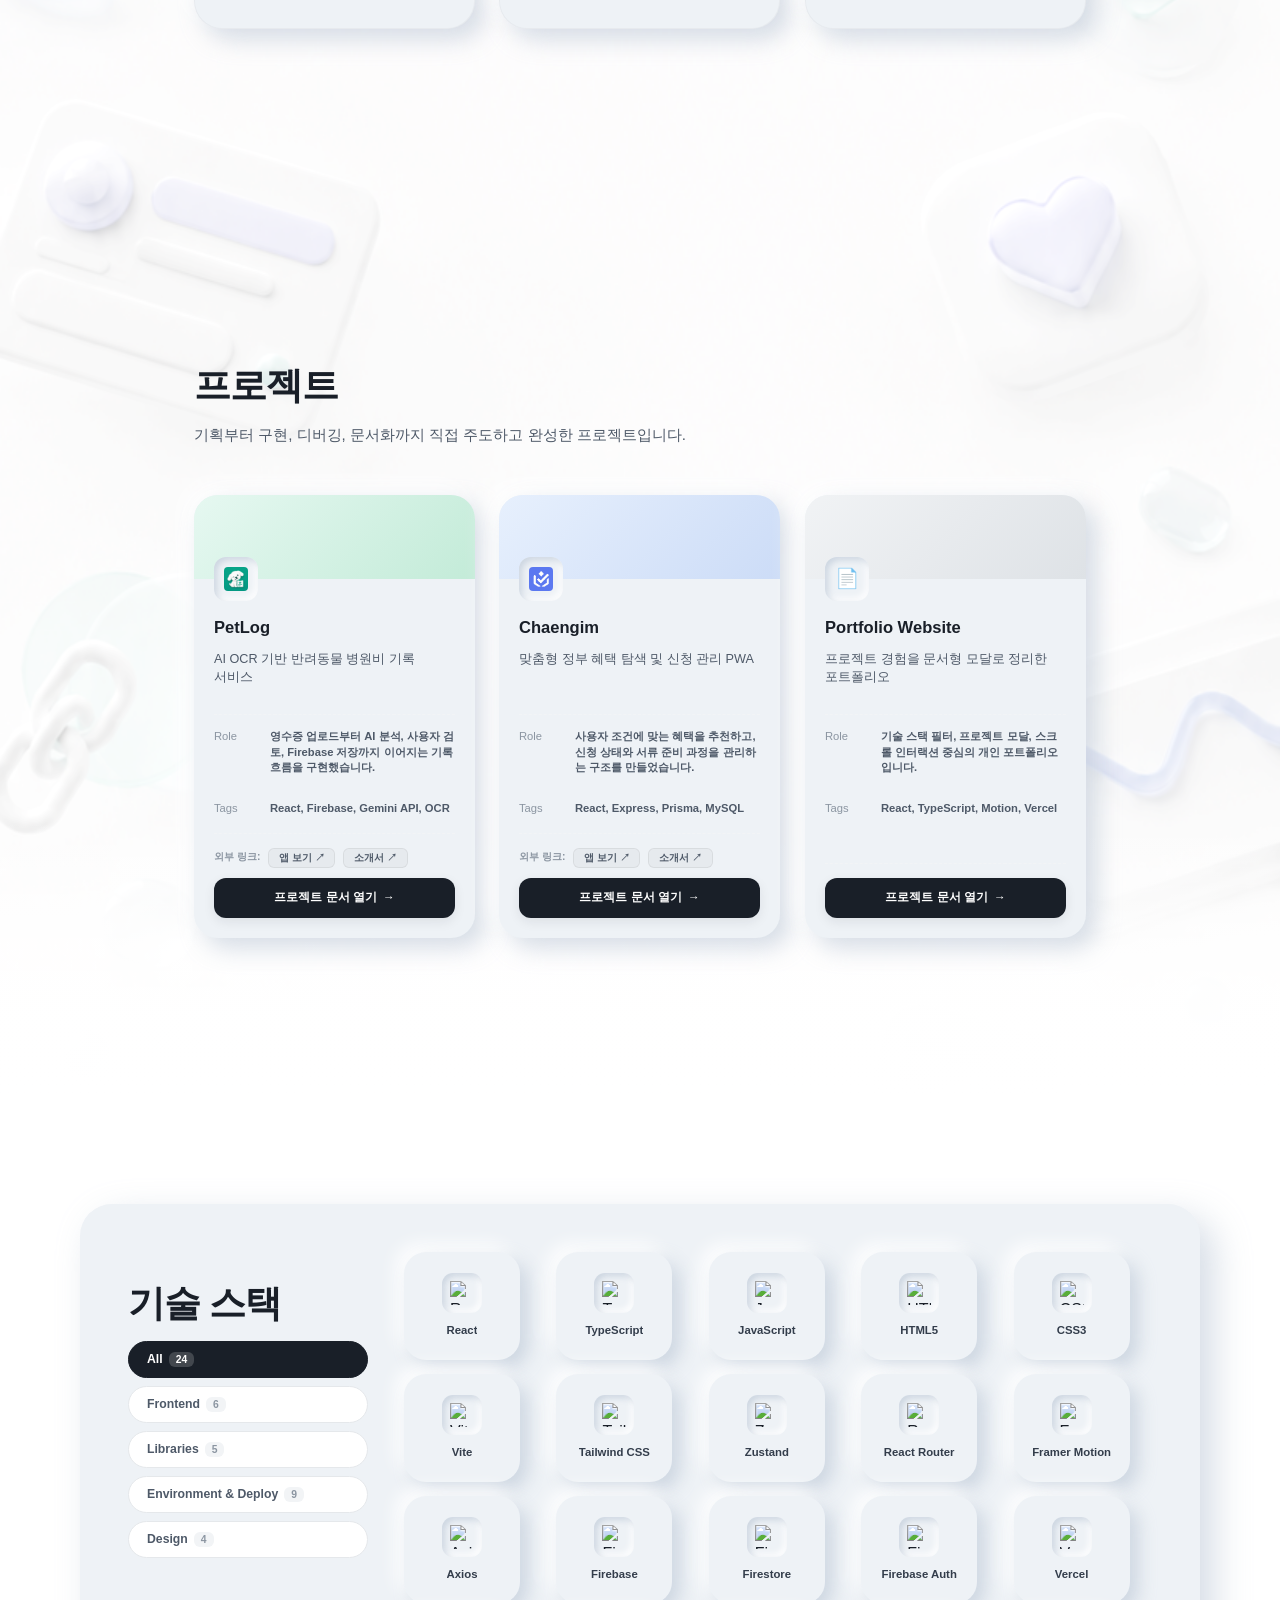
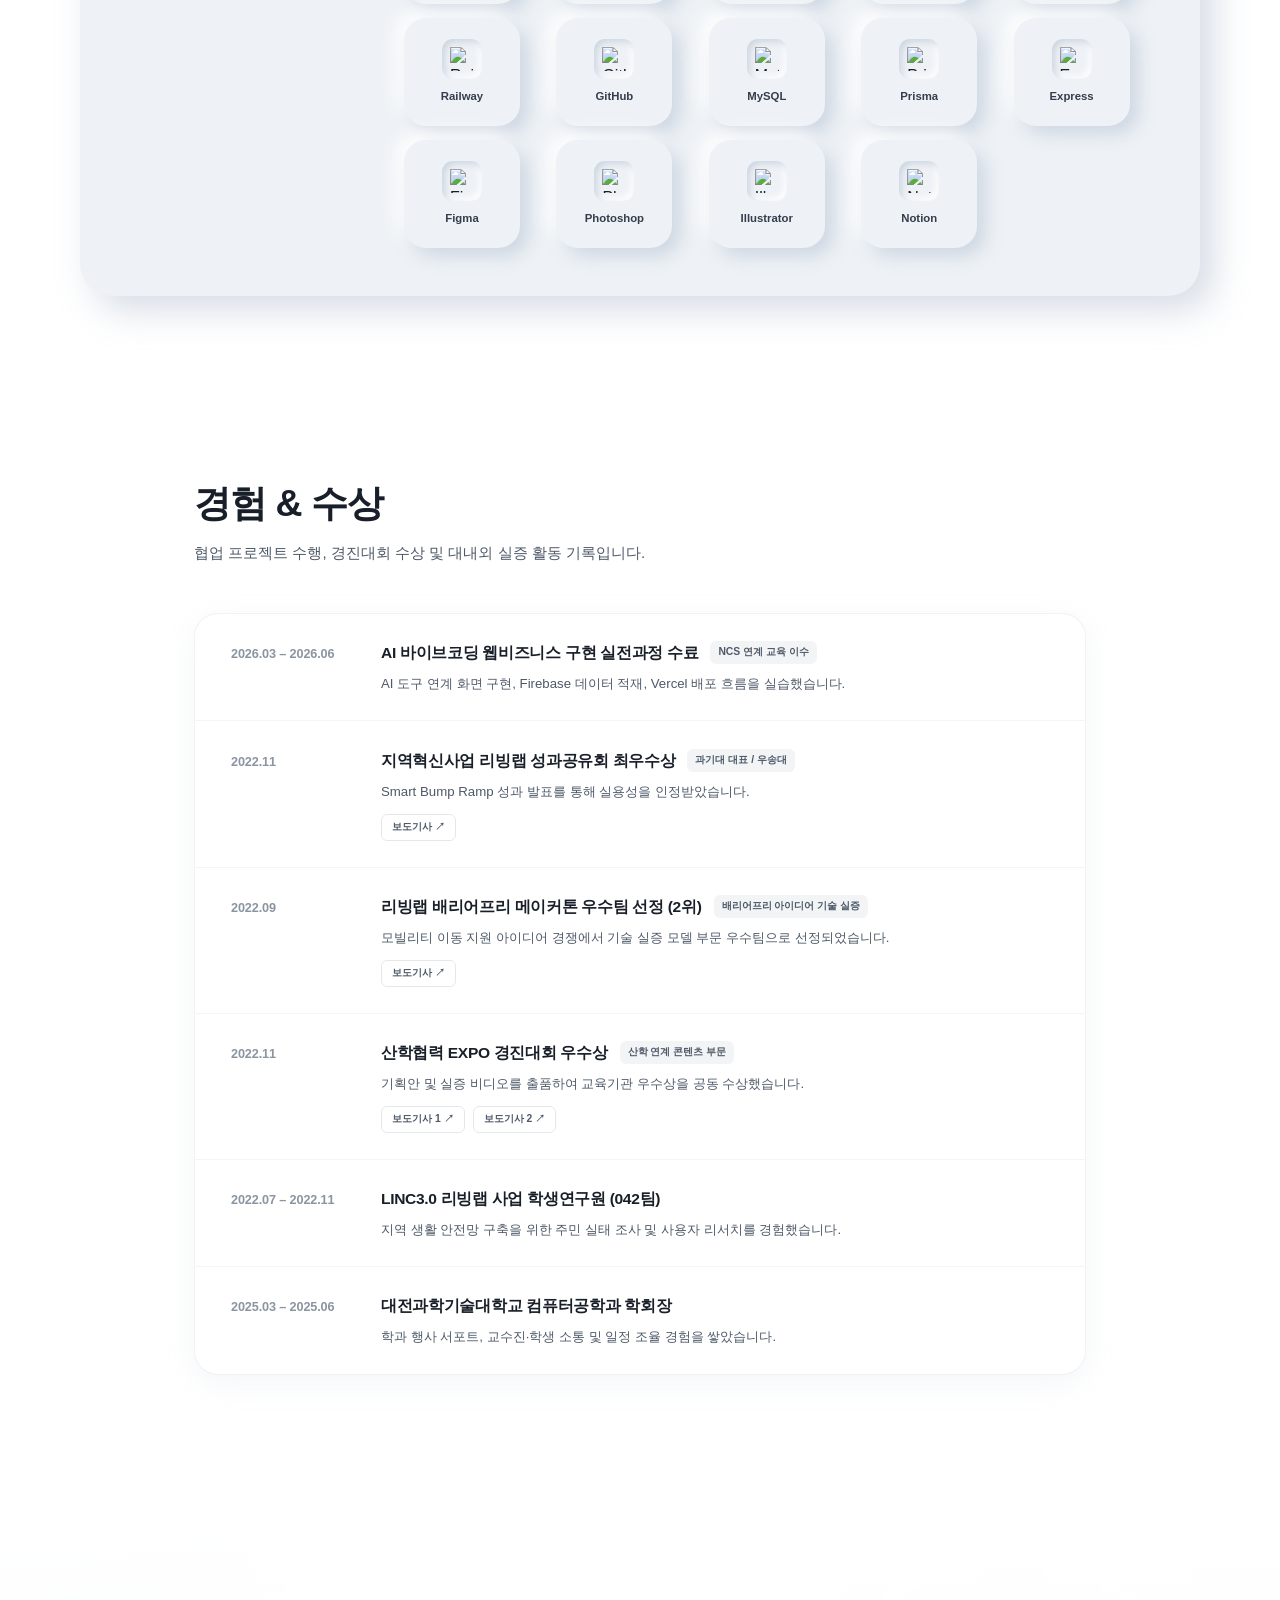
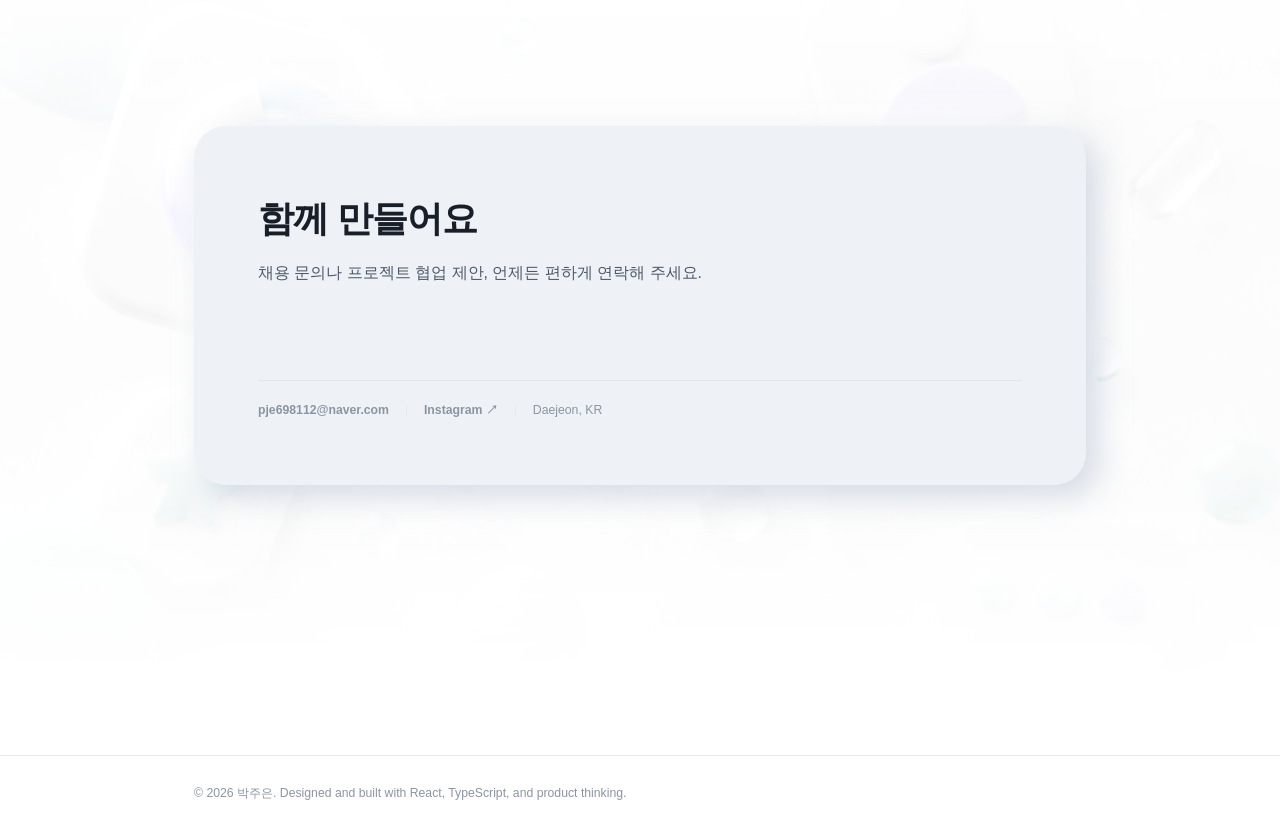
==== commit 085479ed: "Add files via upload" ====
--- a/index.html
+++ b/index.html
@@ -6,6 +6,7 @@
     <meta name="viewport" content="width=device-width, initial-scale=1.0">
     <title>박주은 | Frontend Engineer Portfolio</title>
     <meta name="description" content="React와 TypeScript를 기반으로 사용자 흐름, 데이터 저장, AI 기능 연동을 구현하는 프론트엔드 개발자 박주은의 포트폴리오입니다.">
+    <meta name="naver-site-verification" content="c175019e8471ff584456519308f729a7d7088654" />
     <link rel="stylesheet" as="style" crossorigin
         href="https://cdn.jsdelivr.net/gh/orioncactus/pretendard@v1.3.9/dist/web/static/pretendard.min.css" />
     <link rel="stylesheet" href="style.css?v=3.6">
@@ -81,103 +82,110 @@
             </div>
         </section>
 
-        <!-- AI-ASSISTED DEVELOPMENT -->
-        <section class="section reveal-section" id="ai">
-            <div class="container">
-                <div style="text-align: center; margin-bottom: 56px;">
-                    <h2 class="sec-title" style="margin-bottom: 16px;">AI-assisted Development</h2>
-                    <p class="sec-desc" style="margin: 0 auto; max-width: 680px;">
-                        AI를 결과물 생성 도구로만 사용하지 않고, 문제 분석, 구현 보조, 오류 추적, 문서화 과정에 활용했습니다.
-                    </p>
-                </div>
-
-                <div class="ai-cards-grid reveal-parent">
-                    <!-- Card 1: Problem Solving -->
-                    <div class="ai-card reveal-child">
-                        <div class="ai-card-header">
-                            <span class="ai-card-index">01</span>
-                            <div class="ai-card-icon">
-                                <svg width="18" height="18" viewBox="0 0 24 24" fill="none"
-                                    xmlns="http://www.w3.org/2000/svg">
-                                    <path
-                                        d="M12 22C17.5228 22 22 17.5228 22 12C22 6.47715 17.5228 2 12 2C6.47715 2 2 6.47715 2 12C2 17.5228 6.47715 22 12 22Z"
-                                        stroke="#4e5968" stroke-width="2" stroke-linecap="round"
-                                        stroke-linejoin="round" />
-                                    <path d="M12 8V12" stroke="#4e5968" stroke-width="2" stroke-linecap="round"
-                                        stroke-linejoin="round" />
-                                    <path d="M12 16H12.01" stroke="#4e5968" stroke-width="2" stroke-linecap="round"
-                                        stroke-linejoin="round" />
-                                </svg>
-                            </div>
-                        </div>
-                        <h3>Problem Solving</h3>
-                        <p class="ai-card-desc">
-                            오류 메시지와 실행 흐름을 분석하고, 원인을 좁힌 뒤 직접 테스트하며 수정했습니다.
+        <!-- VISUAL BG ZONE MAIN -->
+        <div class="visual-bg-zone visual-bg-zone-main">
+            <div class="visual-bg-layer"></div>
+            <div class="visual-bg-overlay"></div>
+
+            <!-- AI-ASSISTED DEVELOPMENT -->
+            <section class="section reveal-section ai-dev-section" id="ai">
+                <div class="section-content">
+                <div class="container">
+                    <div style="text-align: center; margin-bottom: 56px;">
+                        <h2 class="sec-title" style="margin-bottom: 16px;">AI-assisted Development</h2>
+                        <p class="sec-desc" style="margin: 0 auto; max-width: 680px;">
+                            AI를 결과물 생성 도구로만 사용하지 않고, 문제 분석, 구현 보조, 오류 추적, 문서화 과정에 활용했습니다.
                         </p>
-                        <div class="ai-evidence-row">
-                            <span class="evidence-pill">Gemini API 분석</span>
-                            <span class="evidence-pill">수기 입력 대체 흐름</span>
-                            <span class="evidence-pill">Firebase 예외 검증</span>
-                        </div>
-                    </div>
-
-                    <!-- Card 2: Implementation Support -->
-                    <div class="ai-card reveal-child">
-                        <div class="ai-card-header">
-                            <span class="ai-card-index">02</span>
-                            <div class="ai-card-icon">
-                                <svg width="18" height="18" viewBox="0 0 24 24" fill="none"
-                                    xmlns="http://www.w3.org/2000/svg">
-                                    <path d="M14.7 6.3a1 1 0 0 0 0 1.4l1.6 1.6H13a5 5 0 0 0-5 5v3" stroke="#4e5968"
-                                        stroke-width="2" stroke-linecap="round" stroke-linejoin="round" />
-                                    <path d="m13 14 3.3 3.3a1 1 0 0 0 1.4 0l3-3a1 1 0 0 0 0-1.4l-3-3" stroke="#4e5968"
-                                        stroke-width="2" stroke-linecap="round" stroke-linejoin="round" />
-                                    <path d="M4 18v-4a5 5 0 0 1 5-5h1" stroke="#4e5968" stroke-width="2"
-                                        stroke-linecap="round" stroke-linejoin="round" />
-                                </svg>
-                            </div>
-                        </div>
-                        <h3>Implementation Support</h3>
-                        <p class="ai-card-desc">
-                            컴포넌트 구조, 상태 흐름, API 연결 방식을 빠르게 정리하고 프로젝트 요구사항에 맞게 수정했습니다.
-                        </p>
-                        <div class="ai-evidence-row">
-                            <span class="evidence-pill">컴포넌트 구조 설계</span>
-                            <span class="evidence-pill">상태 라이프사이클</span>
-                            <span class="evidence-pill">API 데이터 매핑</span>
-                        </div>
-                    </div>
-
-                    <!-- Card 3: Documentation & Review -->
-                    <div class="ai-card reveal-child">
-                        <div class="ai-card-header">
-                            <span class="ai-card-index">03</span>
-                            <div class="ai-card-icon">
-                                <svg width="18" height="18" viewBox="0 0 24 24" fill="none"
-                                    xmlns="http://www.w3.org/2000/svg">
-                                    <path
-                                        d="M14 2H6C5.46957 2 4.96086 2.21071 4.58579 2.58579C4.21071 2.96086 4 3.46957 4 4V20C4 20.5304 4.21071 21.0391 4.58579 21.4142C4.96086 21.7893 5.46957 22 6 22H18C18.5304 22 19.0391 21.7893 19.4142 21.4142C19.7893 21.0391 20 20.5304 20 20V8L14 2Z"
-                                        stroke="#4e5968" stroke-width="2" stroke-linecap="round"
-                                        stroke-linejoin="round" />
-                                    <path d="M14 2V8H20" stroke="#4e5968" stroke-width="2" stroke-linecap="round"
-                                        stroke-linejoin="round" />
-                                    <path d="M16 13H8" stroke="#4e5968" stroke-width="2" stroke-linecap="round"
-                                        stroke-linejoin="round" />
-                                    <path d="M16 17H8" stroke="#4e5968" stroke-width="2" stroke-linecap="round"
-                                        stroke-linejoin="round" />
-                                    <path d="M10 9H8" stroke="#4e5968" stroke-width="2" stroke-linecap="round"
-                                        stroke-linejoin="round" />
-                                </svg>
-                            </div>
-                        </div>
-                        <h3>Documentation & Review</h3>
-                        <p class="ai-card-desc">
-                            README, 발표 자료, 트러블슈팅 기록을 정리하고 실제 구현 내용과 맞는지 검토했습니다.
-                        </p>
-                        <div class="ai-evidence-row">
-                            <span class="evidence-pill">아키텍처 README</span>
-                            <span class="evidence-pill">모달 상세 설계</span>
-                            <span class="evidence-pill">개발 트러블슈팅</span>
+                    </div>
+
+                    <div class="ai-cards-grid reveal-parent">
+                        <!-- Card 1: Problem Solving -->
+                        <div class="ai-card reveal-child">
+                            <div class="ai-card-header">
+                                <span class="ai-card-index">01</span>
+                                <div class="ai-card-icon">
+                                    <svg width="18" height="18" viewBox="0 0 24 24" fill="none"
+                                        xmlns="http://www.w3.org/2000/svg">
+                                        <path
+                                            d="M12 22C17.5228 22 22 17.5228 22 12C22 6.47715 17.5228 2 12 2C6.47715 2 2 6.47715 2 12C2 17.5228 6.47715 22 12 22Z"
+                                            stroke="#4e5968" stroke-width="2" stroke-linecap="round"
+                                            stroke-linejoin="round" />
+                                        <path d="M12 8V12" stroke="#4e5968" stroke-width="2" stroke-linecap="round"
+                                            stroke-linejoin="round" />
+                                        <path d="M12 16H12.01" stroke="#4e5968" stroke-width="2" stroke-linecap="round"
+                                            stroke-linejoin="round" />
+                                    </svg>
+                                </div>
+                            </div>
+                            <h3>Problem Solving</h3>
+                            <p class="ai-card-desc">
+                                오류 메시지와 실행 흐름을 분석하고, 원인을 좁힌 뒤 직접 테스트하며 수정했습니다.
+                            </p>
+                            <div class="ai-evidence-row">
+                                <span class="evidence-pill">Gemini API 분석</span>
+                                <span class="evidence-pill">수기 입력 대체 흐름</span>
+                                <span class="evidence-pill">Firebase 예외 검증</span>
+                            </div>
+                        </div>
+
+                        <!-- Card 2: Implementation Support -->
+                        <div class="ai-card reveal-child">
+                            <div class="ai-card-header">
+                                <span class="ai-card-index">02</span>
+                                <div class="ai-card-icon">
+                                    <svg width="18" height="18" viewBox="0 0 24 24" fill="none"
+                                        xmlns="http://www.w3.org/2000/svg">
+                                        <path d="M14.7 6.3a1 1 0 0 0 0 1.4l1.6 1.6H13a5 5 0 0 0-5 5v3" stroke="#4e5968"
+                                            stroke-width="2" stroke-linecap="round" stroke-linejoin="round" />
+                                        <path d="m13 14 3.3 3.3a1 1 0 0 0 1.4 0l3-3a1 1 0 0 0 0-1.4l-3-3" stroke="#4e5968"
+                                            stroke-width="2" stroke-linecap="round" stroke-linejoin="round" />
+                                        <path d="M4 18v-4a5 5 0 0 1 5-5h1" stroke="#4e5968" stroke-width="2"
+                                            stroke-linecap="round" stroke-linejoin="round" />
+                                    </svg>
+                                </div>
+                            </div>
+                            <h3>Implementation Support</h3>
+                            <p class="ai-card-desc">
+                                컴포넌트 구조, 상태 흐름, API 연결 방식을 빠르게 정리하고 프로젝트 요구사항에 맞게 수정했습니다.
+                            </p>
+                            <div class="ai-evidence-row">
+                                <span class="evidence-pill">컴포넌트 구조 설계</span>
+                                <span class="evidence-pill">상태 라이프사이클</span>
+                                <span class="evidence-pill">API 데이터 매핑</span>
+                            </div>
+                        </div>
+
+                        <!-- Card 3: Documentation & Review -->
+                        <div class="ai-card reveal-child">
+                            <div class="ai-card-header">
+                                <span class="ai-card-index">03</span>
+                                <div class="ai-card-icon">
+                                    <svg width="18" height="18" viewBox="0 0 24 24" fill="none"
+                                        xmlns="http://www.w3.org/2000/svg">
+                                        <path
+                                            d="M14 2H6C5.46957 2 4.96086 2.21071 4.58579 2.58579C4.21071 2.96086 4 3.46957 4 4V20C4 20.5304 4.21071 21.0391 4.58579 21.4142C4.96086 21.7893 5.46957 22 6 22H18C18.5304 22 19.0391 21.7893 19.4142 21.4142C19.7893 21.0391 20 20.5304 20 20V8L14 2Z"
+                                            stroke="#4e5968" stroke-width="2" stroke-linecap="round"
+                                            stroke-linejoin="round" />
+                                        <path d="M14 2V8H20" stroke="#4e5968" stroke-width="2" stroke-linecap="round"
+                                            stroke-linejoin="round" />
+                                        <path d="M16 13H8" stroke="#4e5968" stroke-width="2" stroke-linecap="round"
+                                            stroke-linejoin="round" />
+                                        <path d="M16 17H8" stroke="#4e5968" stroke-width="2" stroke-linecap="round"
+                                            stroke-linejoin="round" />
+                                        <path d="M10 9H8" stroke="#4e5968" stroke-width="2" stroke-linecap="round"
+                                            stroke-linejoin="round" />
+                                    </svg>
+                                </div>
+                            </div>
+                            <h3>Documentation & Review</h3>
+                            <p class="ai-card-desc">
+                                README, 발표 자료, 트러블슈팅 기록을 정리하고 실제 구현 내용과 맞는지 검토했습니다.
+                            </p>
+                            <div class="ai-evidence-row">
+                                <span class="evidence-pill">아키텍처 README</span>
+                                <span class="evidence-pill">모달 상세 설계</span>
+                                <span class="evidence-pill">개발 트러블슈팅</span>
+                            </div>
                         </div>
                     </div>
                 </div>
@@ -186,126 +194,128 @@
 
 
 
-        <!-- PROJECTS HUB -->
-        <section class="section reveal-section" id="projects">
-            <div class="container">
-                <div class="sec-header reveal">
-                    <h2 class="sec-title">프로젝트</h2>
-                    <p class="sec-desc">기획부터 구현, 디버깅, 문서화까지 직접 주도하고 완성한 프로젝트입니다.</p>
-                </div>
-
-                <div class="project-card-grid reveal-parent">
-                    <!-- PetLog Card (Notion Gallery Style) -->
-                    <div class="project-card-mini open-modal-btn reveal-child" data-project="petlog">
-                        <div class="notion-card-cover"
-                            style="background: linear-gradient(135deg, #e6f8f1 0%, #c3ebd8 100%);"></div>
-                        <div class="notion-card-body">
-                            <div class="notion-card-icon-wrap">
-                                <img src="assets/images/petlog_icon.jpg" alt="PetLog">
-                            </div>
-                            <div class="notion-card-content">
-                                <div class="notion-card-header">
-                                    <h3 class="mini-title">PetLog</h3>
-                                </div>
-                                <p class="mini-desc">AI OCR 기반 반려동물 병원비 기록 서비스</p>
-
-                                <div class="notion-card-properties">
-                                    <div class="notion-prop"><span class="prop-k">Role</span><span class="prop-v">영수증
-                                            업로드부터 AI 분석, 사용자 검토, Firebase 저장까지 이어지는 기록 흐름을 구현했습니다.</span></div>
-                                    <div class="notion-prop"><span class="prop-k">Tags</span><span class="prop-v">React,
-                                            Firebase, Gemini API, OCR</span></div>
-                                </div>
-
-                                <div class="notion-card-footer-new"
-                                    style="display: flex; flex-direction: column; gap: 10px; width: 100%; border-top: 1px dashed #f2f4f6; padding-top: 14px; margin-top: auto;">
-                                    <div class="card-quick-links"
-                                        style="display: flex; gap: 8px; justify-content: flex-start; align-items: center;">
-                                        <span style="font-size: 0.72rem; color: #8b95a1; font-weight: 600;">외부
-                                            링크:</span>
-                                        <button type="button" data-url="https://petlog-eight.vercel.app/" data-title="PetLog 앱 미리보기"
-                                            class="card-link-btn card-link-sub preview-trigger-btn" onclick="event.stopPropagation()">앱 보기
-                                            ↗</button>
-                                        <button type="button" data-url="https://petlogwep.vercel.app/" data-title="PetLog 소개서 미리보기"
-                                            class="card-link-btn card-link-sub preview-trigger-btn" onclick="event.stopPropagation()">소개서
-                                            ↗</button>
-                                    </div>
-                                    <span class="view-detail-btn-main">프로젝트 문서 열기 <span class="arrow">→</span></span>
-                                </div>
-                            </div>
-                        </div>
-                    </div>
-
-                    <!-- Chaengim Card (Notion Gallery Style) -->
-                    <div class="project-card-mini open-modal-btn reveal-child" data-project="chaengim">
-                        <div class="notion-card-cover"
-                            style="background: linear-gradient(135deg, #e7f0fd 0%, #ccdcf7 100%);"></div>
-                        <div class="notion-card-body">
-                            <div class="notion-card-icon-wrap">
-                                <img src="assets/images/jppimg.png" alt="Chaengim">
-                            </div>
-                            <div class="notion-card-content">
-                                <div class="notion-card-header">
-                                    <h3 class="mini-title">Chaengim</h3>
-                                </div>
-                                <p class="mini-desc">맞춤형 정부 혜택 탐색 및 신청 관리 PWA</p>
-
-                                <div class="notion-card-properties">
-                                    <div class="notion-prop"><span class="prop-k">Role</span><span class="prop-v">사용자
-                                            조건에 맞는 혜택을 추천하고, 신청 상태와 서류 준비 과정을 관리하는 구조를 만들었습니다.</span></div>
-                                    <div class="notion-prop"><span class="prop-k">Tags</span><span class="prop-v">React,
-                                            Express, Prisma, MySQL</span></div>
-                                </div>
-
-                                <div class="notion-card-footer-new"
-                                    style="display: flex; flex-direction: column; gap: 10px; width: 100%; border-top: 1px dashed #f2f4f6; padding-top: 14px; margin-top: auto;">
-                                    <div class="card-quick-links"
-                                        style="display: flex; gap: 8px; justify-content: flex-start; align-items: center;">
-                                        <span style="font-size: 0.72rem; color: #8b95a1; font-weight: 600;">외부
-                                            링크:</span>
-                                        <button type="button" data-url="https://chaengim.vercel.app/" data-title="Chaengim 앱 미리보기"
-                                            class="card-link-btn card-link-sub preview-trigger-btn" onclick="event.stopPropagation()">앱 보기
-                                            ↗</button>
-                                        <button type="button" data-url="https://chaengimweb.vercel.app/" data-title="Chaengim 소개서 미리보기"
-                                            class="card-link-btn card-link-sub preview-trigger-btn" onclick="event.stopPropagation()">소개서
-                                            ↗</button>
-                                    </div>
-                                    <span class="view-detail-btn-main">프로젝트 문서 열기 <span class="arrow">→</span></span>
-                                </div>
-                            </div>
-                        </div>
-                    </div>
-
-                    <!-- Portfolio Card (Notion Gallery Style) -->
-                    <div class="project-card-mini open-modal-btn reveal-child" data-project="portfolio">
-                        <div class="notion-card-cover"
-                            style="background: linear-gradient(135deg, #f1f3f5 0%, #dee2e6 100%);"></div>
-                        <div class="notion-card-body">
-                            <div class="notion-card-icon-wrap default-icon">
-                                <span>📄</span>
-                            </div>
-                            <div class="notion-card-content">
-                                <div class="notion-card-header">
-                                    <h3 class="mini-title">Portfolio Website</h3>
-                                </div>
-                                <p class="mini-desc">프로젝트 경험을 문서형 모달로 정리한 포트폴리오</p>
-
-                                <div class="notion-card-properties">
-                                    <div class="notion-prop"><span class="prop-k">Role</span><span class="prop-v">기술 스택
-                                            필터, 프로젝트 모달, 스크롤 인터랙션 중심의 개인 포트폴리오입니다.</span></div>
-                                    <div class="notion-prop"><span class="prop-k">Tags</span><span class="prop-v">React,
-                                            TypeScript, Motion, Vercel</span></div>
-                                </div>
-
-                                <div class="notion-card-footer-new"
-                                    style="display: flex; flex-direction: column; gap: 10px; width: 100%; border-top: 1px dashed #f2f4f6; padding-top: 14px; margin-top: auto;">
-                                    <span class="view-detail-btn-main">프로젝트 문서 열기 <span class="arrow">→</span></span>
-                                </div>
-                            </div>
-                        </div>
-                    </div>
+            <!-- PROJECTS HUB -->
+            <section class="section reveal-section projects-section" id="projects">
+                <div class="section-content">
+                <div class="container">
+                    <div class="sec-header reveal">
+                        <h2 class="sec-title">프로젝트</h2>
+                        <p class="sec-desc">기획부터 구현, 디버깅, 문서화까지 직접 주도하고 완성한 프로젝트입니다.</p>
+                    </div>
+
+                    <div class="project-card-grid reveal-parent">
+                        <!-- PetLog Card (Notion Gallery Style) -->
+                        <div class="project-card-mini open-modal-btn reveal-child" data-project="petlog">
+                            <div class="notion-card-cover"
+                                style="background: linear-gradient(135deg, #e6f8f1 0%, #c3ebd8 100%);"></div>
+                            <div class="notion-card-body">
+                                <div class="notion-card-icon-wrap">
+                                    <img src="assets/images/petlog_icon.jpg" alt="PetLog">
+                                </div>
+                                <div class="notion-card-content">
+                                    <div class="notion-card-header">
+                                        <h3 class="mini-title">PetLog</h3>
+                                    </div>
+                                    <p class="mini-desc">AI OCR 기반 반려동물 병원비 기록 서비스</p>
+
+                                    <div class="notion-card-properties">
+                                        <div class="notion-prop"><span class="prop-k">Role</span><span class="prop-v">영수증
+                                                업로드부터 AI 분석, 사용자 검토, Firebase 저장까지 이어지는 기록 흐름을 구현했습니다.</span></div>
+                                        <div class="notion-prop"><span class="prop-k">Tags</span><span class="prop-v">React,
+                                                Firebase, Gemini API, OCR</span></div>
+                                    </div>
+
+                                    <div class="notion-card-footer-new"
+                                        style="display: flex; flex-direction: column; gap: 10px; width: 100%; border-top: 1px dashed #f2f4f6; padding-top: 14px; margin-top: auto;">
+                                        <div class="card-quick-links"
+                                            style="display: flex; gap: 8px; justify-content: flex-start; align-items: center;">
+                                            <span style="font-size: 0.72rem; color: #8b95a1; font-weight: 600;">외부
+                                                링크:</span>
+                                            <button type="button" data-url="https://petlog-eight.vercel.app/" data-title="PetLog 앱 미리보기"
+                                                class="card-link-btn card-link-sub preview-trigger-btn" onclick="event.stopPropagation()">앱 보기
+                                                ↗</button>
+                                            <button type="button" data-url="https://petlogwep.vercel.app/" data-title="PetLog 소개서 미리보기"
+                                                class="card-link-btn card-link-sub preview-trigger-btn" onclick="event.stopPropagation()">소개서
+                                                ↗</button>
+                                        </div>
+                                        <span class="view-detail-btn-main">프로젝트 문서 열기 <span class="arrow">→</span></span>
+                                    </div>
+                                </div>
+                            </div>
+                        </div>
+
+                        <!-- Chaengim Card (Notion Gallery Style) -->
+                        <div class="project-card-mini open-modal-btn reveal-child" data-project="chaengim">
+                            <div class="notion-card-cover"
+                                style="background: linear-gradient(135deg, #e7f0fd 0%, #ccdcf7 100%);"></div>
+                            <div class="notion-card-body">
+                                <div class="notion-card-icon-wrap">
+                                    <img src="assets/images/jppimg.png" alt="Chaengim">
+                                </div>
+                                <div class="notion-card-content">
+                                    <div class="notion-card-header">
+                                        <h3 class="mini-title">Chaengim</h3>
+                                    </div>
+                                    <p class="mini-desc">맞춤형 정부 혜택 탐색 및 신청 관리 PWA</p>
+
+                                    <div class="notion-card-properties">
+                                        <div class="notion-prop"><span class="prop-k">Role</span><span class="prop-v">사용자
+                                                조건에 맞는 혜택을 추천하고, 신청 상태와 서류 준비 과정을 관리하는 구조를 만들었습니다.</span></div>
+                                        <div class="notion-prop"><span class="prop-k">Tags</span><span class="prop-v">React,
+                                                Express, Prisma, MySQL</span></div>
+                                    </div>
+
+                                    <div class="notion-card-footer-new"
+                                        style="display: flex; flex-direction: column; gap: 10px; width: 100%; border-top: 1px dashed #f2f4f6; padding-top: 14px; margin-top: auto;">
+                                        <div class="card-quick-links"
+                                            style="display: flex; gap: 8px; justify-content: flex-start; align-items: center;">
+                                            <span style="font-size: 0.72rem; color: #8b95a1; font-weight: 600;">외부
+                                                링크:</span>
+                                            <button type="button" data-url="https://chaengim.vercel.app/" data-title="Chaengim 앱 미리보기"
+                                                class="card-link-btn card-link-sub preview-trigger-btn" onclick="event.stopPropagation()">앱 보기
+                                                ↗</button>
+                                            <button type="button" data-url="https://chaengimweb.vercel.app/" data-title="Chaengim 소개서 미리보기"
+                                                class="card-link-btn card-link-sub preview-trigger-btn" onclick="event.stopPropagation()">소개서
+                                                ↗</button>
+                                        </div>
+                                        <span class="view-detail-btn-main">프로젝트 문서 열기 <span class="arrow">→</span></span>
+                                    </div>
+                                </div>
+                            </div>
+                        </div>
+
+                        <!-- Portfolio Card (Notion Gallery Style) -->
+                        <div class="project-card-mini open-modal-btn reveal-child" data-project="portfolio">
+                            <div class="notion-card-cover"
+                                style="background: linear-gradient(135deg, #f1f3f5 0%, #dee2e6 100%);"></div>
+                            <div class="notion-card-body">
+                                <div class="notion-card-icon-wrap default-icon">
+                                    <span>📄</span>
+                                </div>
+                                <div class="notion-card-content">
+                                    <div class="notion-card-header">
+                                        <h3 class="mini-title">Portfolio Website</h3>
+                                    </div>
+                                    <p class="mini-desc">프로젝트 경험을 문서형 모달로 정리한 포트폴리오</p>
+
+                                    <div class="notion-card-properties">
+                                        <div class="notion-prop"><span class="prop-k">Role</span><span class="prop-v">기술 스택
+                                                필터, 프로젝트 모달, 스크롤 인터랙션 중심의 개인 포트폴리오입니다.</span></div>
+                                        <div class="notion-prop"><span class="prop-k">Tags</span><span class="prop-v">React,
+                                                TypeScript, Motion, Vercel</span></div>
+                                    </div>
+
+                                    <div class="notion-card-footer-new"
+                                        style="display: flex; flex-direction: column; gap: 10px; width: 100%; border-top: 1px dashed #f2f4f6; padding-top: 14px; margin-top: auto;">
+                                        <span class="view-detail-btn-main">프로젝트 문서 열기 <span class="arrow">→</span></span>
+                                    </div>
+                                </div>
+                            </div>
+                        </div>
                 </div>
             </div>
         </section>
+    </div>
 
         <!-- TECH STACK -->
         <section class="section bg-soft reveal-section" id="tech">
@@ -566,38 +576,44 @@
         </section>
 
         <!-- CONTACT -->
-        <section class="section reveal-section" id="contact">
-            <div class="container">
-                <div class="contact-wrap reveal">
-                    <div class="contact-text">
-                        <h2>함께 만들어요</h2>
-                        <p class="contact-desc">채용 문의나 프로젝트 협업 제안, 언제든 편하게 연락해 주세요.</p>
-
-                        <div style="margin: 28px 0;">
-                            <!-- Email Copy Component Target Container -->
-                            <div id="copy-email-button-container" style="position: relative; display: inline-block;">
-                            </div>
-                        </div>
-
-                        <div class="contact-sub-links"
-                            style="display: flex; align-items: center; gap: 16px; margin-top: 24px; border-top: 1px solid rgba(0,0,0,0.05); padding-top: 20px; flex-wrap: wrap;">
-                            <a href="mailto:pje698112@naver.com"
-                                style="font-size: 0.85rem; color: var(--t3); font-weight: 600; transition: color 0.2s;"
-                                onmouseover="this.style.color='var(--t1)'"
-                                onmouseout="this.style.color='var(--t3)'">pje698112@naver.com</a>
-                            <span style="color: #e5e8eb; font-size: 0.8rem;">|</span>
-                            <a href="https://www.instagram.com/front_park.03?igsh=MTNwbzExNWNycTExOA%3D%3D&utm_source=qr"
-                                target="_blank" rel="noopener"
-                                style="font-size: 0.85rem; color: var(--t3); font-weight: 600; transition: color 0.2s;"
-                                onmouseover="this.style.color='var(--t1)'"
-                                onmouseout="this.style.color='var(--t3)'">Instagram ↗</a>
-                            <span style="color: #e5e8eb; font-size: 0.8rem;">|</span>
-                            <span style="font-size: 0.85rem; color: var(--t3); font-weight: 500;">Daejeon, KR</span>
+        <div class="visual-bg-zone visual-bg-zone-contact">
+            <div class="visual-bg-layer"></div>
+            <div class="visual-bg-overlay"></div>
+            <section class="section reveal-section contact-section" id="contact">
+                <div class="section-content">
+                <div class="container">
+                    <div class="contact-wrap reveal">
+                        <div class="contact-text">
+                            <h2>함께 만들어요</h2>
+                            <p class="contact-desc">채용 문의나 프로젝트 협업 제안, 언제든 편하게 연락해 주세요.</p>
+
+                            <div style="margin: 28px 0;">
+                                <!-- Email Copy Component Target Container -->
+                                <div id="copy-email-button-container" style="position: relative; display: inline-block;">
+                                </div>
+                            </div>
+
+                            <div class="contact-sub-links"
+                                style="display: flex; align-items: center; gap: 16px; margin-top: 24px; border-top: 1px solid rgba(0,0,0,0.05); padding-top: 20px; flex-wrap: wrap;">
+                                <a href="mailto:pje698112@naver.com"
+                                    style="font-size: 0.85rem; color: var(--t3); font-weight: 600; transition: color 0.2s;"
+                                    onmouseover="this.style.color='var(--t1)'"
+                                    onmouseout="this.style.color='var(--t3)'">pje698112@naver.com</a>
+                                <span style="color: #e5e8eb; font-size: 0.8rem;">|</span>
+                                <a href="https://www.instagram.com/front_park.03?igsh=MTNwbzExNWNycTExOA%3D%3D&utm_source=qr"
+                                    target="_blank" rel="noopener"
+                                    style="font-size: 0.85rem; color: var(--t3); font-weight: 600; transition: color 0.2s;"
+                                    onmouseover="this.style.color='var(--t1)'"
+                                    onmouseout="this.style.color='var(--t3)'">Instagram ↗</a>
+                                <span style="color: #e5e8eb; font-size: 0.8rem;">|</span>
+                                <span style="font-size: 0.85rem; color: var(--t3); font-weight: 500;">Daejeon, KR</span>
+                            </div>
                         </div>
                     </div>
                 </div>
             </div>
         </section>
+        </div>
 
     </main>
 
--- a/style.css
+++ b/style.css
@@ -152,11 +152,142 @@
 
 .section {
   padding: 108px 0;
-  /* scaled down from 120px */
+  position: relative;
+  overflow: hidden;
+  isolation: isolate;
+  background: #ffffff;
+}
+
+.visual-bg-zone {
+  position: relative;
+  overflow: hidden;
+  isolation: isolate;
+  background: #ffffff;
+}
+
+/* 배경 이미지 */
+.visual-bg-layer {
+  position: absolute;
+  inset: 0;
+  z-index: 0;
+  background-image: url('/images/soft-3d-section-background-tall.png');
+  background-repeat: no-repeat;
+  background-size: cover;
+  background-position: center top;
+  opacity: 0.22;
+  pointer-events: none;
+}
+
+/* 기본 오버레이 */
+.visual-bg-overlay {
+  position: absolute;
+  inset: 0;
+  z-index: 1;
+  pointer-events: none;
+  background: rgba(255, 255, 255, 0.34);
+}
+
+/* 위쪽 흰색 → 이미지 전환 */
+.visual-bg-zone::before {
+  content: "";
+  position: absolute;
+  top: 0;
+  left: 0;
+  right: 0;
+  height: 280px;
+  z-index: 2;
+  pointer-events: none;
+  background: linear-gradient(
+    180deg,
+    #ffffff 0%,
+    rgba(255, 255, 255, 0.96) 28%,
+    rgba(255, 255, 255, 0.72) 62%,
+    rgba(255, 255, 255, 0) 100%
+  );
+}
+
+/* 아래쪽 이미지 → 흰색 전환 */
+.visual-bg-zone::after {
+  content: "";
+  position: absolute;
+  bottom: 0;
+  left: 0;
+  right: 0;
+  height: 280px;
+  z-index: 2;
+  pointer-events: none;
+  background: linear-gradient(
+    0deg,
+    #ffffff 0%,
+    rgba(255, 255, 255, 0.96) 28%,
+    rgba(255, 255, 255, 0.72) 62%,
+    rgba(255, 255, 255, 0) 100%
+  );
+}
+
+/* 콘텐츠는 fade보다 위 */
+.visual-bg-zone .section {
+  position: relative;
+  z-index: 3;
+  background: transparent;
+  opacity: 1;
+  filter: none;
+  backdrop-filter: none;
+}
+
+.visual-bg-zone .section-content,
+.visual-bg-zone .container {
+  position: relative;
+  z-index: 3;
+  opacity: 1;
+  filter: none;
+  backdrop-filter: none;
+}
+
+.ai-card,
+.project-card-mini,
+.project-card,
+.contact-card,
+.contact-wrap {
+  opacity: 1;
+  filter: none;
+}
+
+/* ── Section Specific Adjustments ── */
+
+.visual-bg-zone-main .visual-bg-layer {
+  opacity: 0.48;
+  background-position: center top;
+  background-size: cover;
+}
+
+.visual-bg-zone-contact .visual-bg-layer {
+  opacity: 0.36;
+  background-position: center bottom;
+  background-size: cover;
+}
+
+/* ── Responsive Rules for Background Layers ── */
+
+@media (max-width: 768px) {
+  .visual-bg-zone::before,
+  .visual-bg-zone::after {
+    height: 160px;
+  }
+
+  .visual-bg-zone-main .visual-bg-layer {
+    opacity: 0.28;
+    background-position: center top;
+  }
+
+  .visual-bg-zone-contact .visual-bg-layer {
+    opacity: 0.22;
+    background-position: center bottom;
+  }
 }
 
 .bg-soft {
-  background: var(--bg-s);
+  background: #ffffff;
 }
 
 .sec-label {
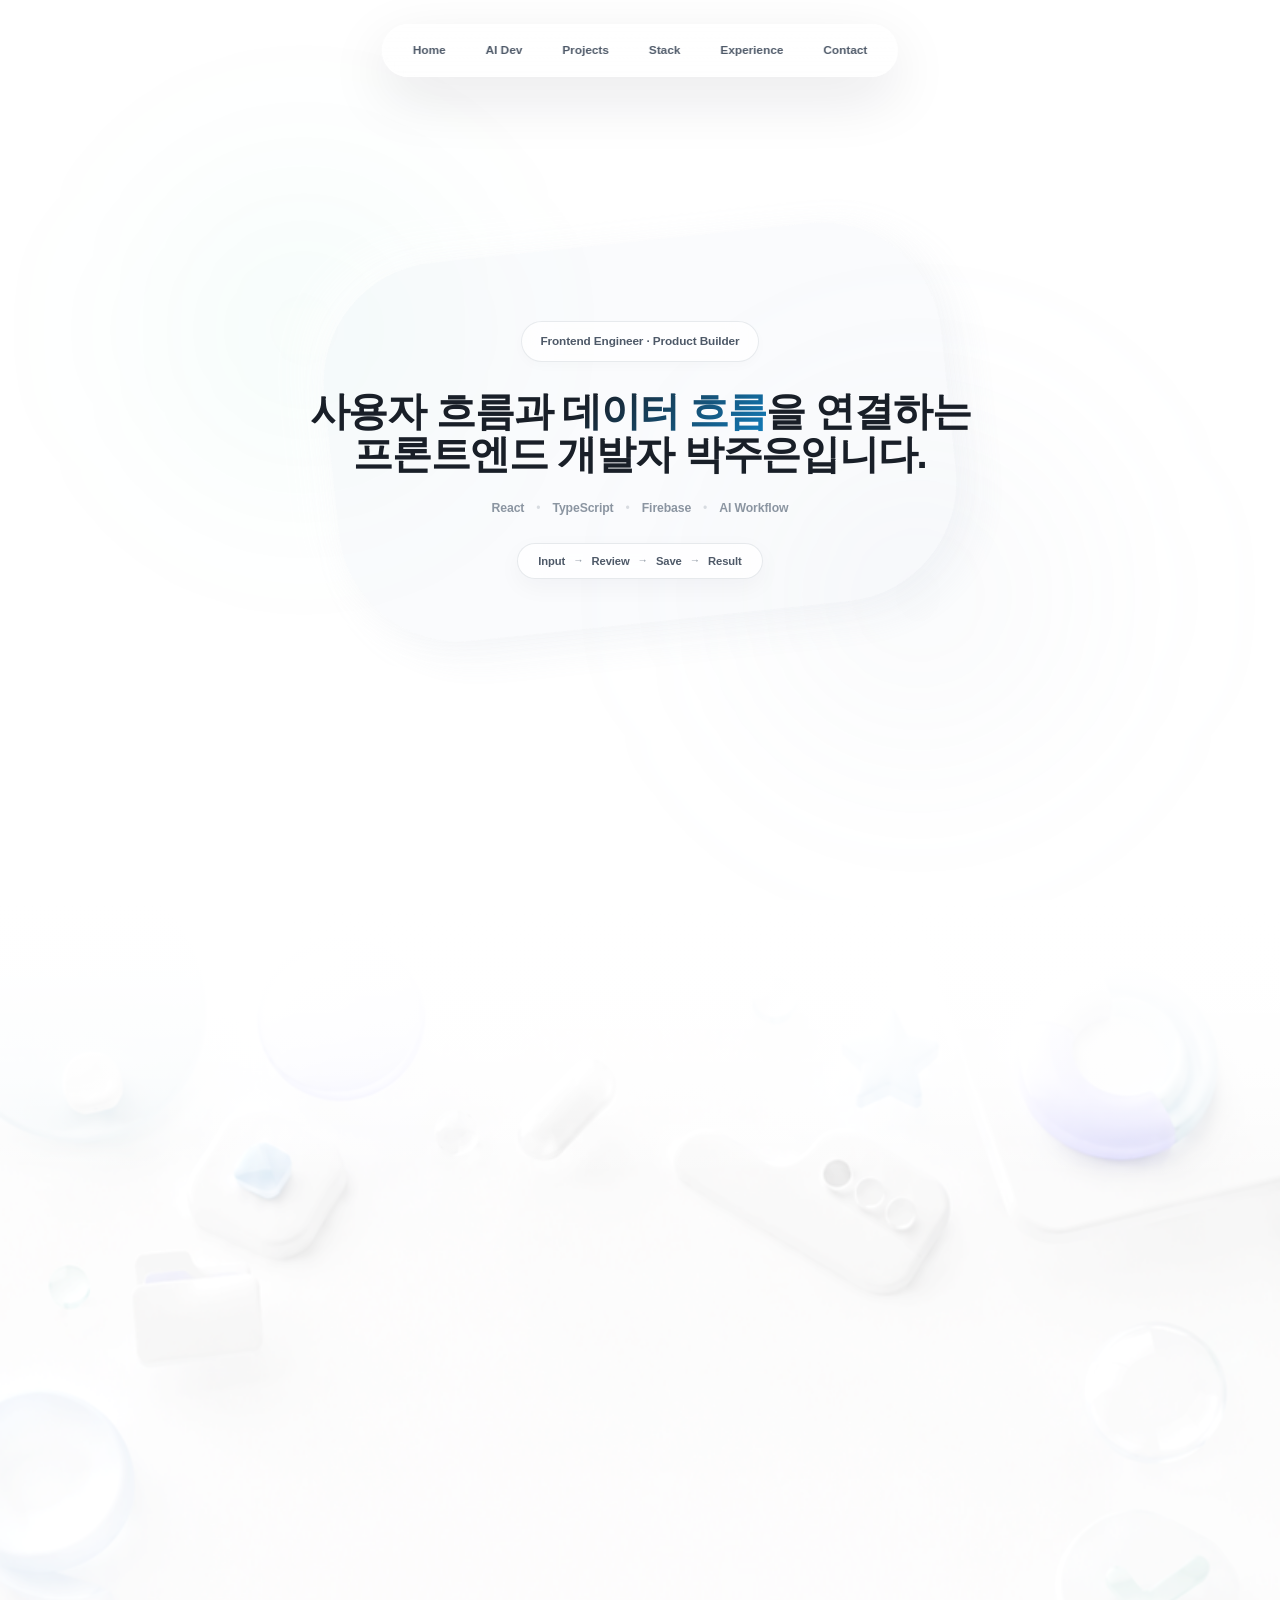
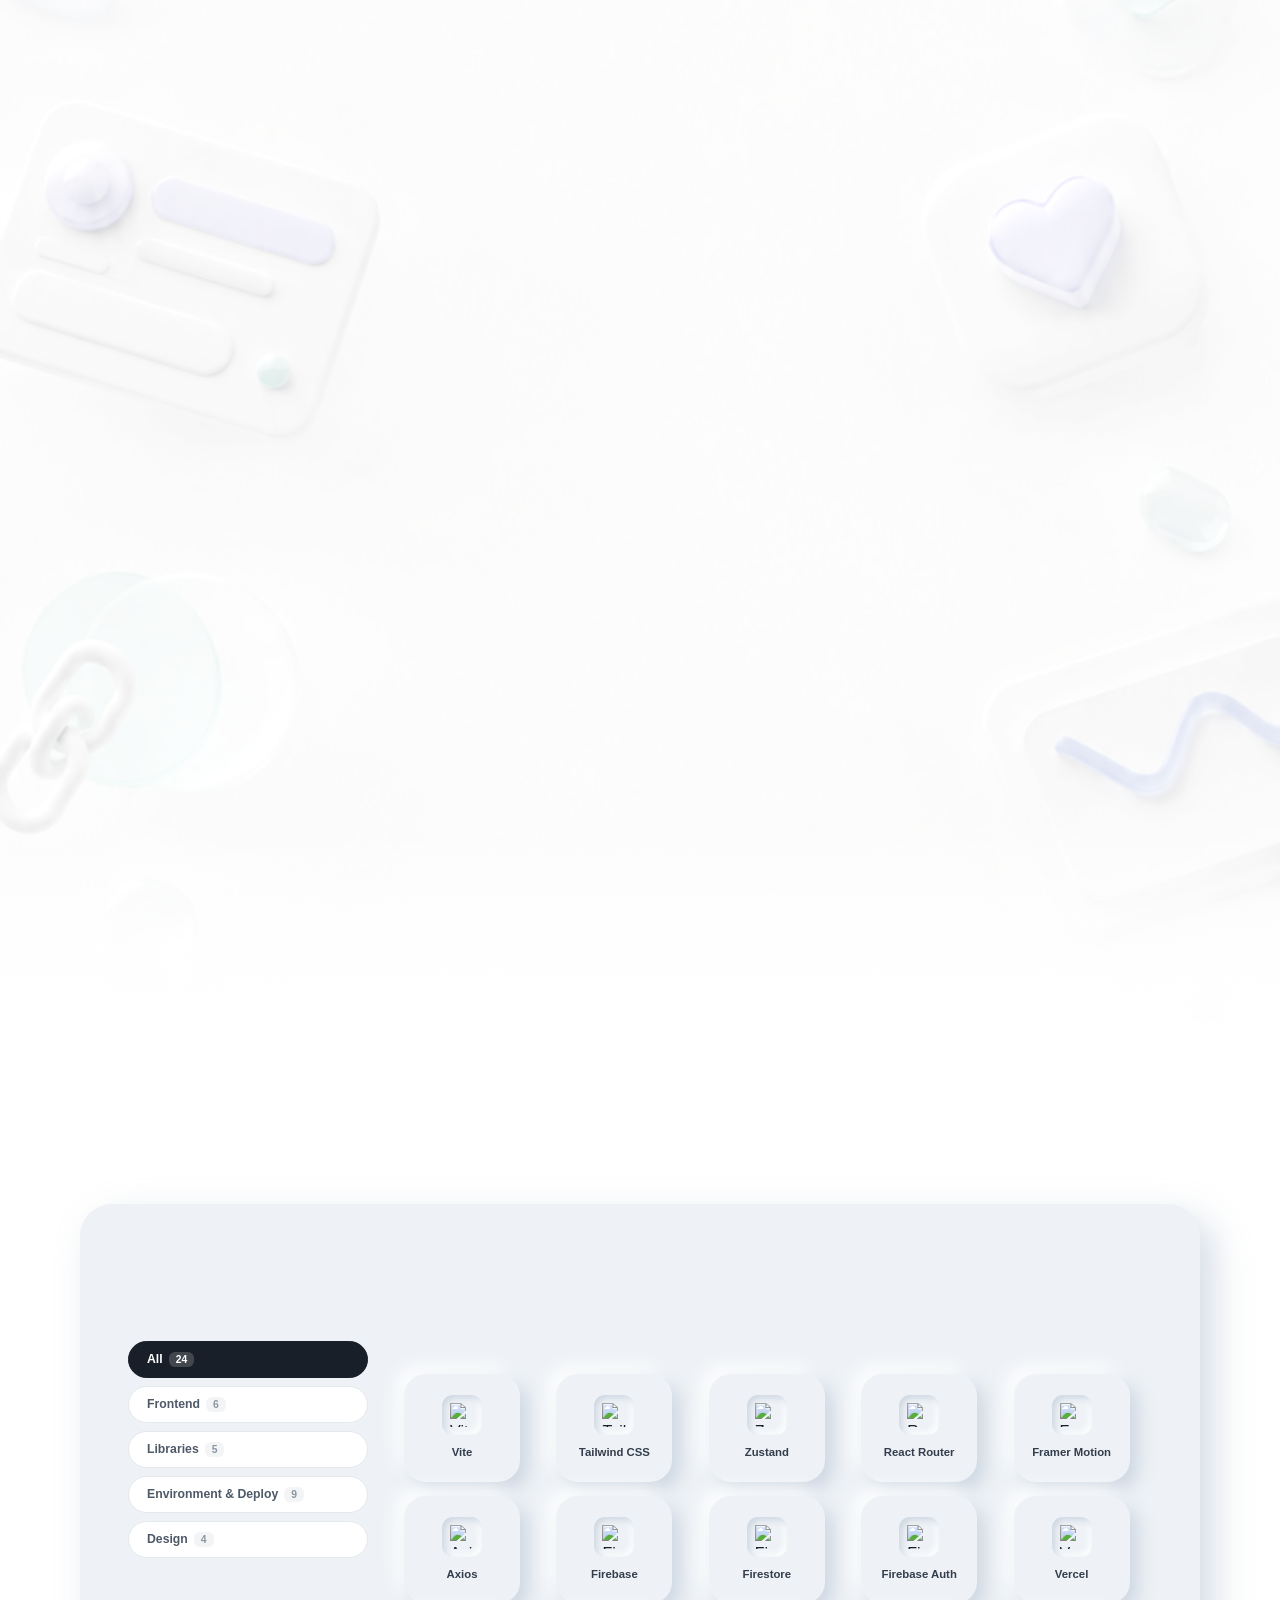
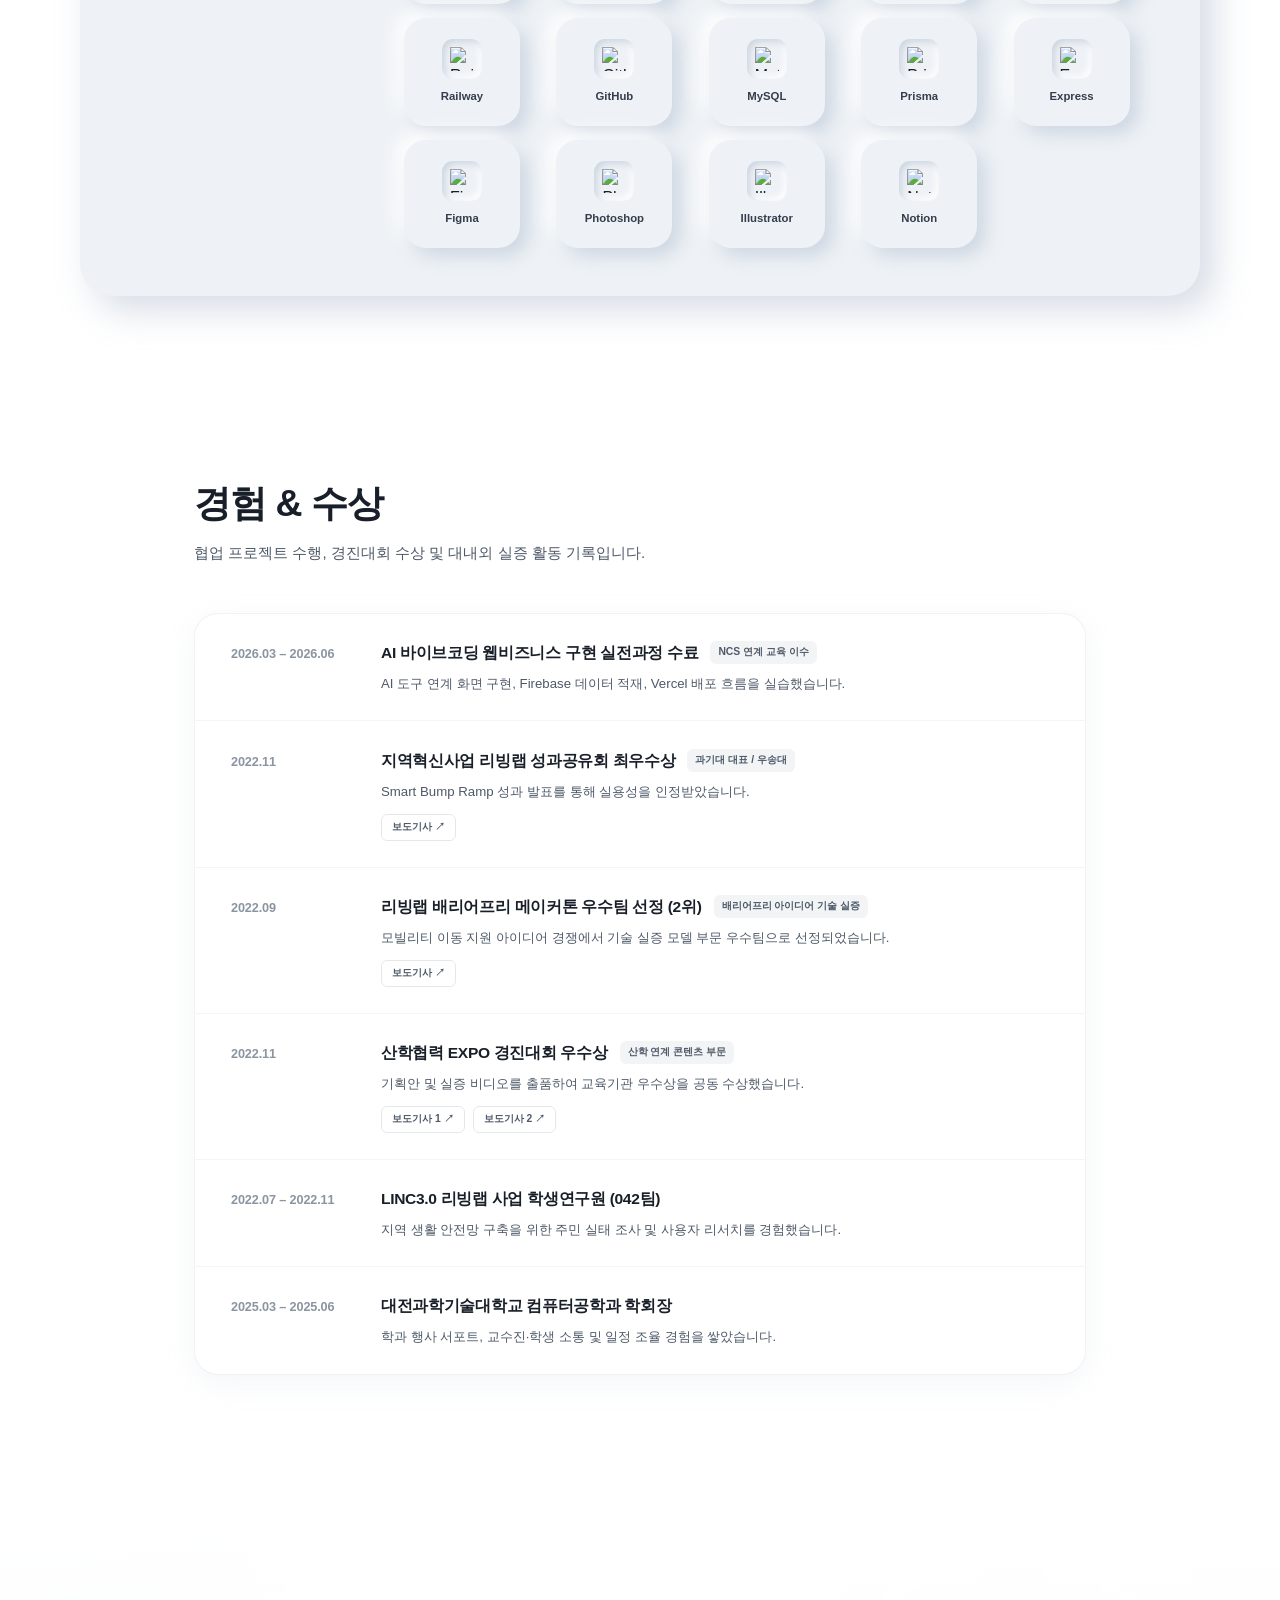
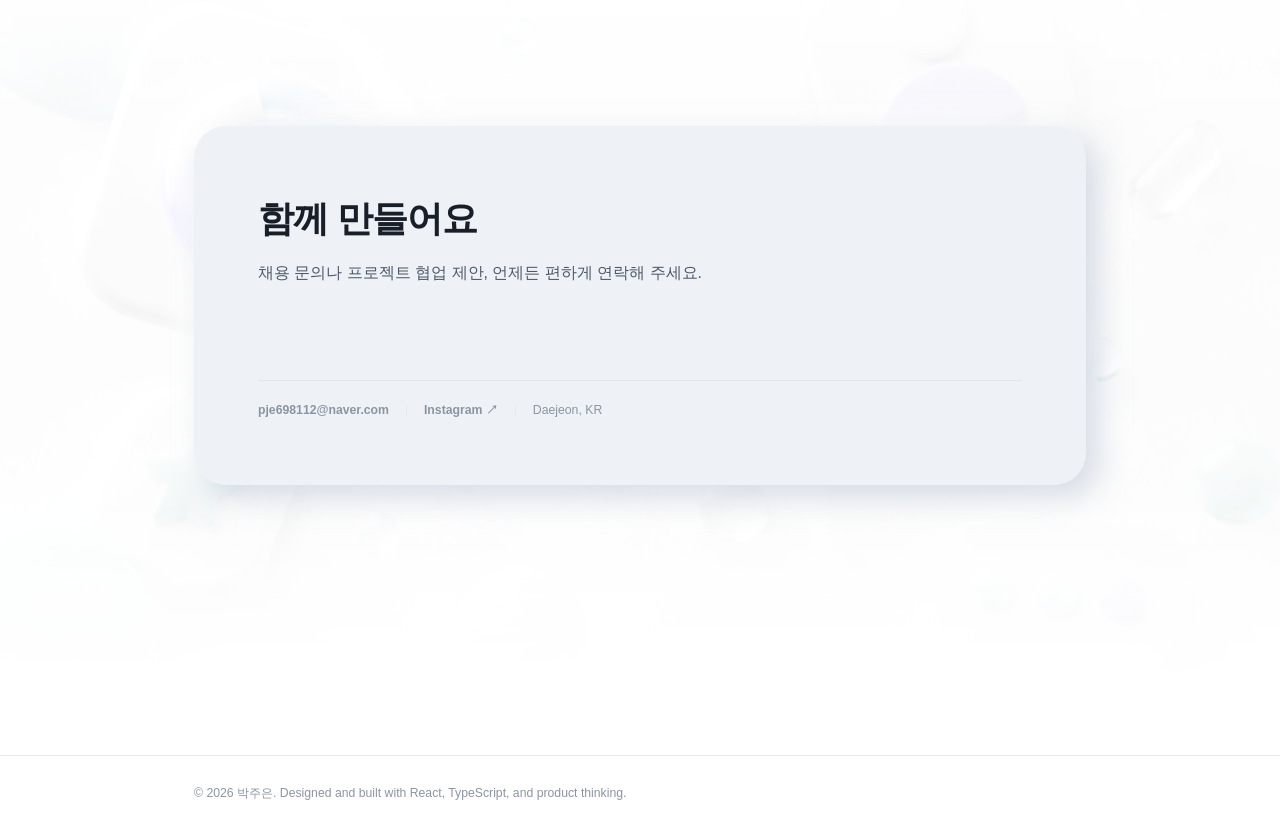
==== commit 2fd5f9e6: "Add files via upload" ====
--- a/index.html
+++ b/index.html
@@ -6,7 +6,7 @@
     <meta name="viewport" content="width=device-width, initial-scale=1.0">
     <title>박주은 | Frontend Engineer Portfolio</title>
     <meta name="description" content="React와 TypeScript를 기반으로 사용자 흐름, 데이터 저장, AI 기능 연동을 구현하는 프론트엔드 개발자 박주은의 포트폴리오입니다.">
-    <meta name="naver-site-verification" content="c175019e8471ff584456519308f729a7d7088654" />
+    <meta name="naver-site-verification" content="71023b3494bf91f9a2a236d7fdbfa651" />
     <link rel="stylesheet" as="style" crossorigin
         href="https://cdn.jsdelivr.net/gh/orioncactus/pretendard@v1.3.9/dist/web/static/pretendard.min.css" />
     <link rel="stylesheet" href="style.css?v=3.6">
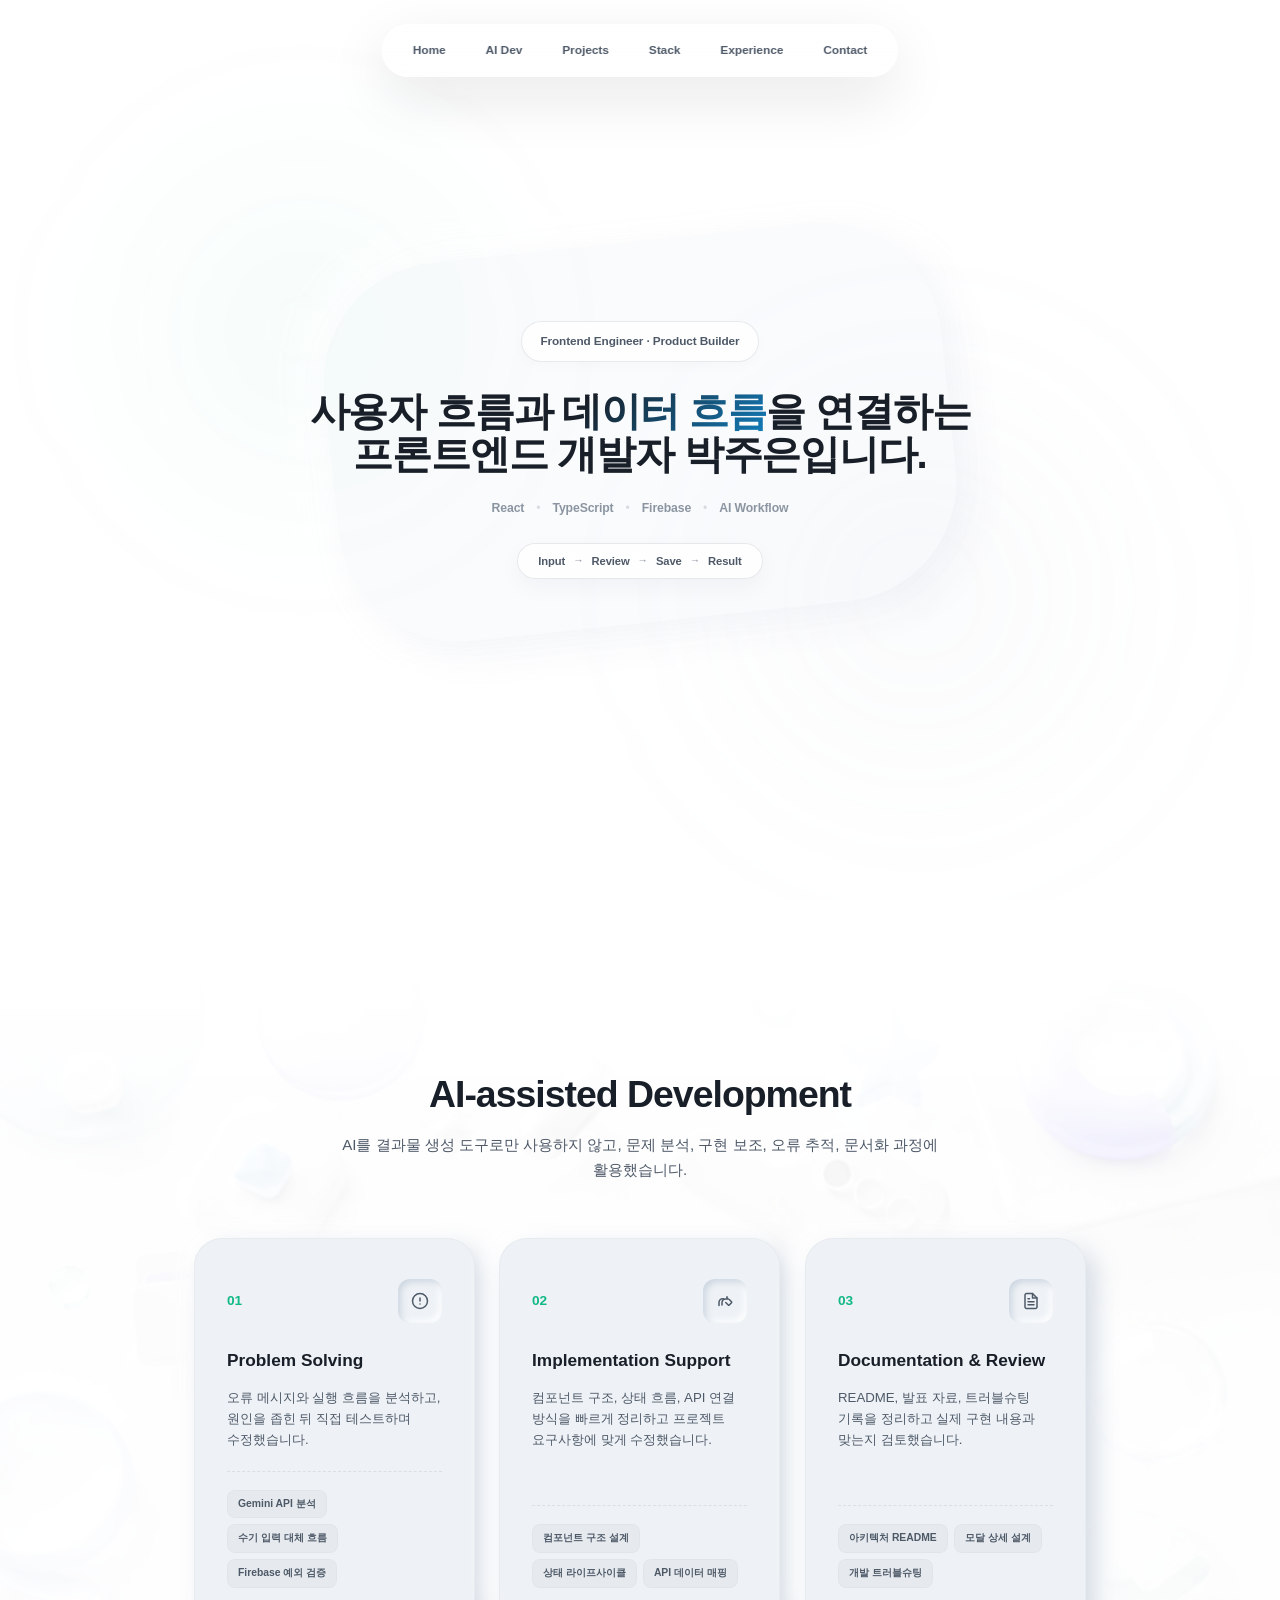
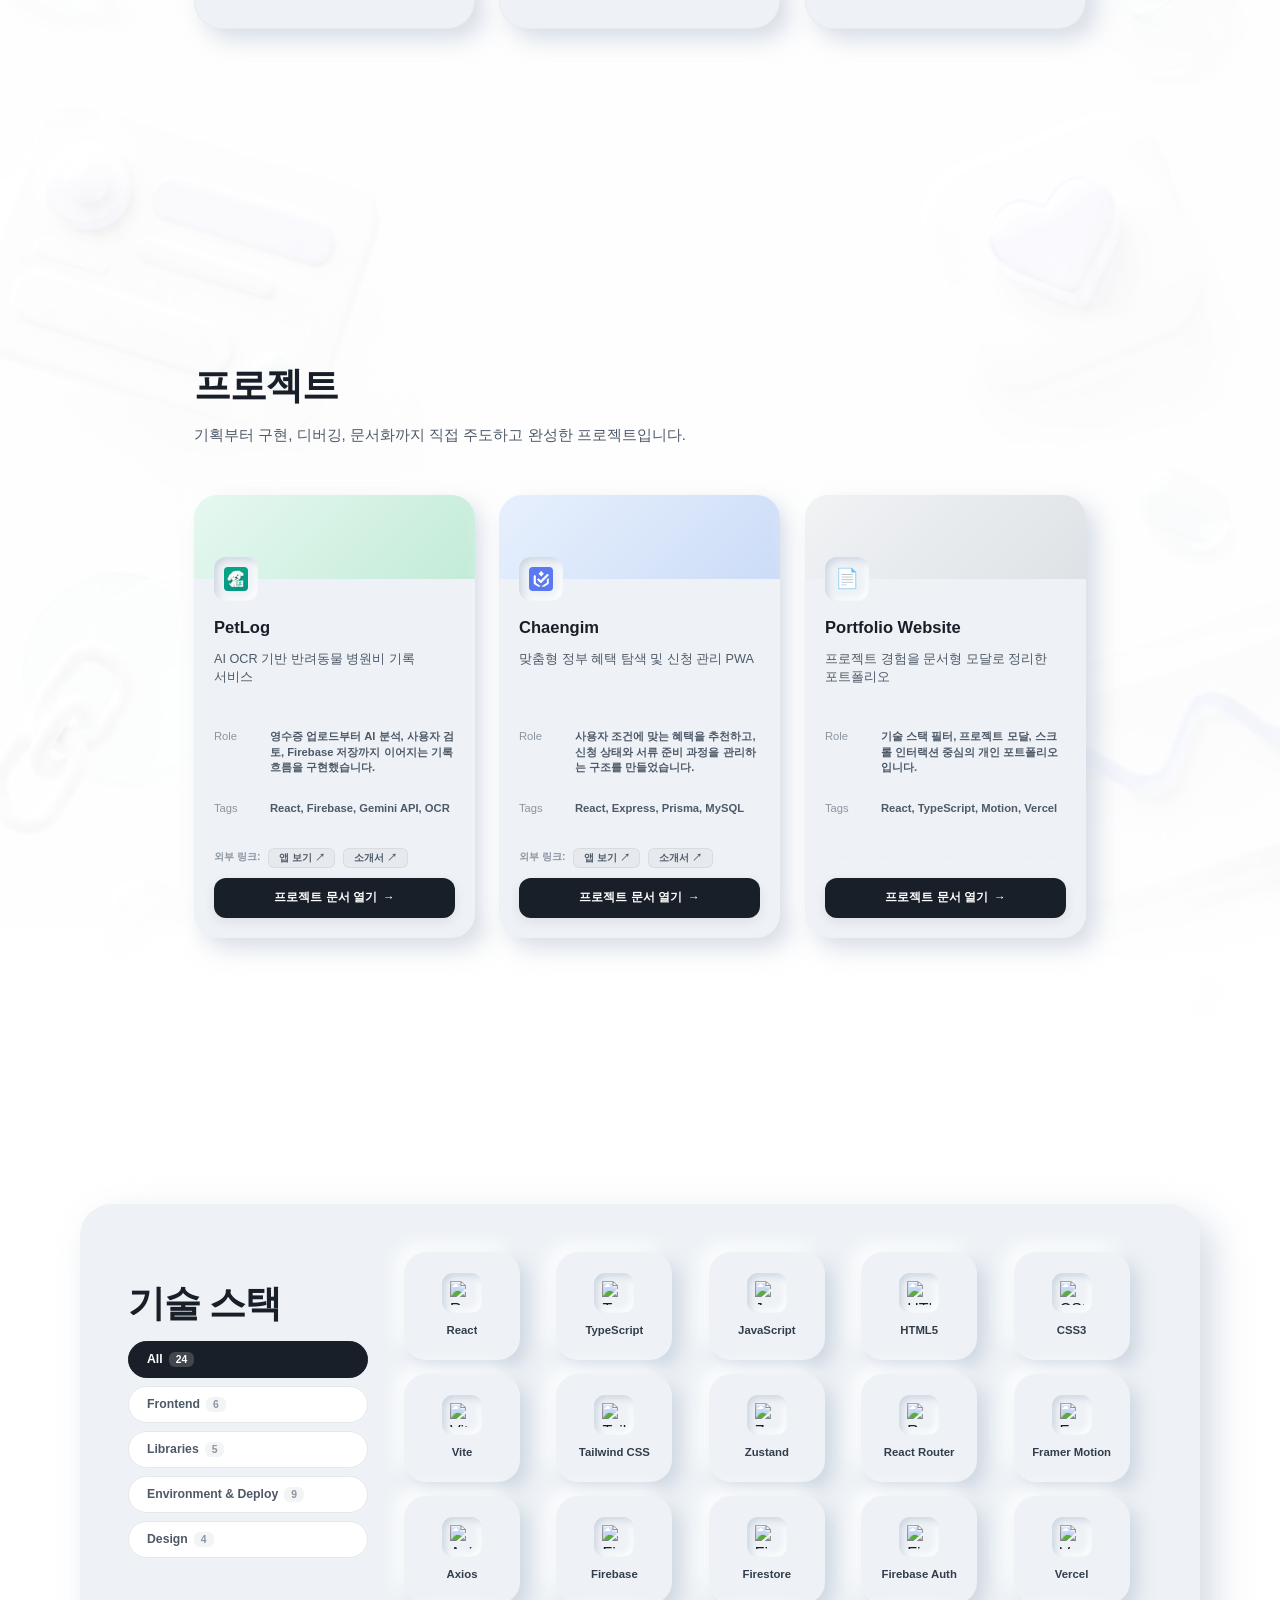
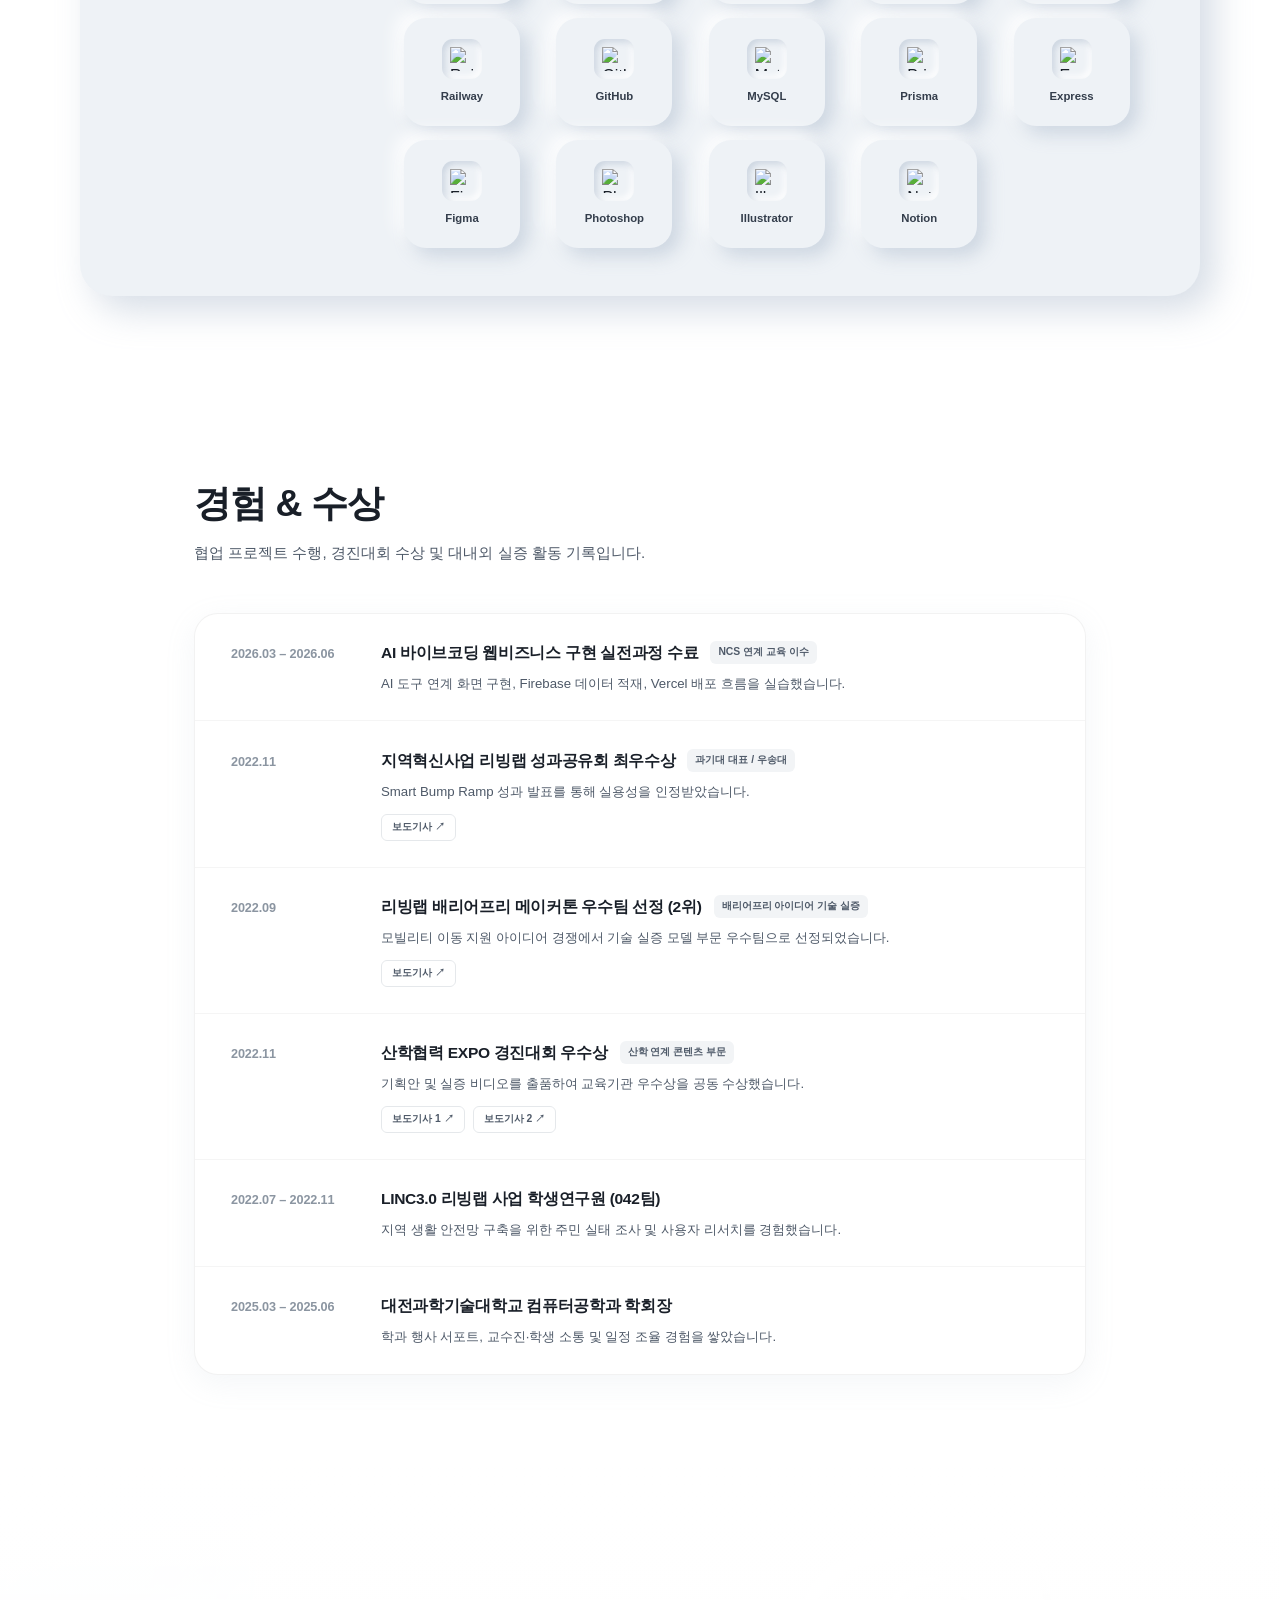
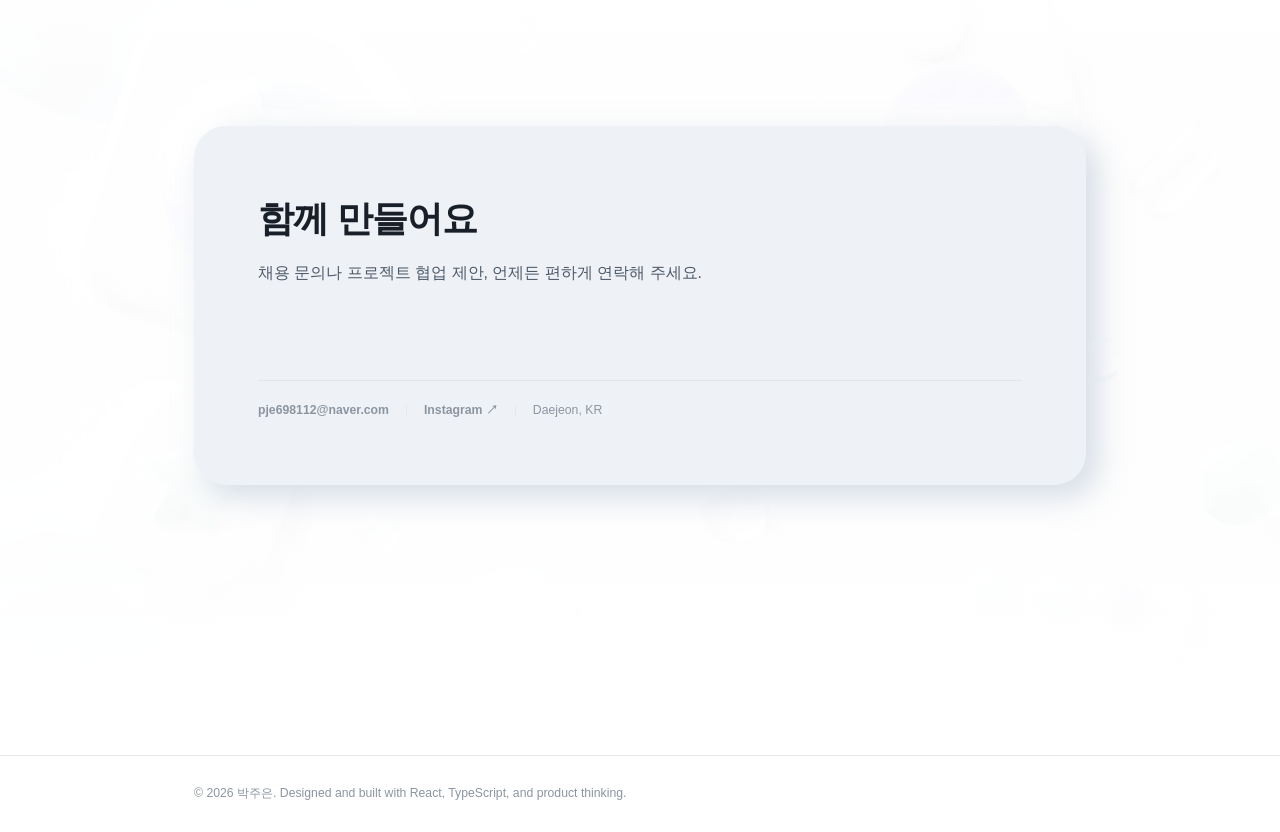
==== commit d5efc798: "Add files via upload" ====
--- a/index.html
+++ b/index.html
@@ -27,6 +27,8 @@
     <!-- HEADER -->
     <header class="site-header" id="navbar">
         <div class="nav-pill">
+            <a href="#hero" class="nav-logo"
+                style="font-weight:800; font-size:1.05rem; letter-spacing:-0.02em; color:var(--t1); margin-right: auto; text-decoration: none;"></a>
             <button class="nav-toggle" id="nav-toggle" aria-label="메뉴 열기">
                 <span class="hamburger-bar"></span>
                 <span class="hamburger-bar"></span>
@@ -46,7 +48,7 @@
     <main>
 
         <!-- HERO -->
-        <section class="hero" id="hero">
+        <section class="hero mobile-screen-section" id="hero">
             <!-- Subtle Ambient Blur Backgrounds -->
             <div class="hero-blur-mint"></div>
             <div class="hero-blur-gray"></div>
@@ -84,241 +86,272 @@
 
         <!-- VISUAL BG ZONE MAIN -->
         <div class="visual-bg-zone visual-bg-zone-main">
-            <div class="visual-bg-layer"></div>
-            <div class="visual-bg-overlay"></div>
+            <div class="visual-bg-video-layer" aria-hidden="true">
+                <video
+                    class="visual-bg-video"
+                    autoplay
+                    muted
+                    loop
+                    playsinline
+                    preload="auto"
+                    poster="/images/soft-3d-section-background-tall.png"
+                >
+                    <source src="/assets/videos/soft-3d-section-background-loop.mp4" type="video/mp4" />
+                </video>
+            </div>
+            <div class="visual-bg-overlay" aria-hidden="true"></div>
 
             <!-- AI-ASSISTED DEVELOPMENT -->
-            <section class="section reveal-section ai-dev-section" id="ai">
+            <section class="section reveal-section ai-dev-section mobile-screen-section" id="ai">
                 <div class="section-content">
-                <div class="container">
-                    <div style="text-align: center; margin-bottom: 56px;">
-                        <h2 class="sec-title" style="margin-bottom: 16px;">AI-assisted Development</h2>
-                        <p class="sec-desc" style="margin: 0 auto; max-width: 680px;">
-                            AI를 결과물 생성 도구로만 사용하지 않고, 문제 분석, 구현 보조, 오류 추적, 문서화 과정에 활용했습니다.
-                        </p>
-                    </div>
-
-                    <div class="ai-cards-grid reveal-parent">
-                        <!-- Card 1: Problem Solving -->
-                        <div class="ai-card reveal-child">
-                            <div class="ai-card-header">
-                                <span class="ai-card-index">01</span>
-                                <div class="ai-card-icon">
-                                    <svg width="18" height="18" viewBox="0 0 24 24" fill="none"
-                                        xmlns="http://www.w3.org/2000/svg">
-                                        <path
-                                            d="M12 22C17.5228 22 22 17.5228 22 12C22 6.47715 17.5228 2 12 2C6.47715 2 2 6.47715 2 12C2 17.5228 6.47715 22 12 22Z"
-                                            stroke="#4e5968" stroke-width="2" stroke-linecap="round"
-                                            stroke-linejoin="round" />
-                                        <path d="M12 8V12" stroke="#4e5968" stroke-width="2" stroke-linecap="round"
-                                            stroke-linejoin="round" />
-                                        <path d="M12 16H12.01" stroke="#4e5968" stroke-width="2" stroke-linecap="round"
-                                            stroke-linejoin="round" />
-                                    </svg>
-                                </div>
-                            </div>
-                            <h3>Problem Solving</h3>
-                            <p class="ai-card-desc">
-                                오류 메시지와 실행 흐름을 분석하고, 원인을 좁힌 뒤 직접 테스트하며 수정했습니다.
+                    <div class="container">
+                        <div style="text-align: center; margin-bottom: 56px;">
+                            <h2 class="sec-title" style="margin-bottom: 16px;">AI-assisted Development</h2>
+                            <p class="sec-desc" style="margin: 0 auto; max-width: 680px;">
+                                AI를 결과물 생성 도구로만 사용하지 않고, 문제 분석, 구현 보조, 오류 추적, 문서화 과정에 활용했습니다.
                             </p>
-                            <div class="ai-evidence-row">
-                                <span class="evidence-pill">Gemini API 분석</span>
-                                <span class="evidence-pill">수기 입력 대체 흐름</span>
-                                <span class="evidence-pill">Firebase 예외 검증</span>
-                            </div>
-                        </div>
-
-                        <!-- Card 2: Implementation Support -->
-                        <div class="ai-card reveal-child">
-                            <div class="ai-card-header">
-                                <span class="ai-card-index">02</span>
-                                <div class="ai-card-icon">
-                                    <svg width="18" height="18" viewBox="0 0 24 24" fill="none"
-                                        xmlns="http://www.w3.org/2000/svg">
-                                        <path d="M14.7 6.3a1 1 0 0 0 0 1.4l1.6 1.6H13a5 5 0 0 0-5 5v3" stroke="#4e5968"
-                                            stroke-width="2" stroke-linecap="round" stroke-linejoin="round" />
-                                        <path d="m13 14 3.3 3.3a1 1 0 0 0 1.4 0l3-3a1 1 0 0 0 0-1.4l-3-3" stroke="#4e5968"
-                                            stroke-width="2" stroke-linecap="round" stroke-linejoin="round" />
-                                        <path d="M4 18v-4a5 5 0 0 1 5-5h1" stroke="#4e5968" stroke-width="2"
-                                            stroke-linecap="round" stroke-linejoin="round" />
-                                    </svg>
-                                </div>
-                            </div>
-                            <h3>Implementation Support</h3>
-                            <p class="ai-card-desc">
-                                컴포넌트 구조, 상태 흐름, API 연결 방식을 빠르게 정리하고 프로젝트 요구사항에 맞게 수정했습니다.
-                            </p>
-                            <div class="ai-evidence-row">
-                                <span class="evidence-pill">컴포넌트 구조 설계</span>
-                                <span class="evidence-pill">상태 라이프사이클</span>
-                                <span class="evidence-pill">API 데이터 매핑</span>
-                            </div>
-                        </div>
-
-                        <!-- Card 3: Documentation & Review -->
-                        <div class="ai-card reveal-child">
-                            <div class="ai-card-header">
-                                <span class="ai-card-index">03</span>
-                                <div class="ai-card-icon">
-                                    <svg width="18" height="18" viewBox="0 0 24 24" fill="none"
-                                        xmlns="http://www.w3.org/2000/svg">
-                                        <path
-                                            d="M14 2H6C5.46957 2 4.96086 2.21071 4.58579 2.58579C4.21071 2.96086 4 3.46957 4 4V20C4 20.5304 4.21071 21.0391 4.58579 21.4142C4.96086 21.7893 5.46957 22 6 22H18C18.5304 22 19.0391 21.7893 19.4142 21.4142C19.7893 21.0391 20 20.5304 20 20V8L14 2Z"
-                                            stroke="#4e5968" stroke-width="2" stroke-linecap="round"
-                                            stroke-linejoin="round" />
-                                        <path d="M14 2V8H20" stroke="#4e5968" stroke-width="2" stroke-linecap="round"
-                                            stroke-linejoin="round" />
-                                        <path d="M16 13H8" stroke="#4e5968" stroke-width="2" stroke-linecap="round"
-                                            stroke-linejoin="round" />
-                                        <path d="M16 17H8" stroke="#4e5968" stroke-width="2" stroke-linecap="round"
-                                            stroke-linejoin="round" />
-                                        <path d="M10 9H8" stroke="#4e5968" stroke-width="2" stroke-linecap="round"
-                                            stroke-linejoin="round" />
-                                    </svg>
-                                </div>
-                            </div>
-                            <h3>Documentation & Review</h3>
-                            <p class="ai-card-desc">
-                                README, 발표 자료, 트러블슈팅 기록을 정리하고 실제 구현 내용과 맞는지 검토했습니다.
-                            </p>
-                            <div class="ai-evidence-row">
-                                <span class="evidence-pill">아키텍처 README</span>
-                                <span class="evidence-pill">모달 상세 설계</span>
-                                <span class="evidence-pill">개발 트러블슈팅</span>
+                        </div>
+
+                        <div class="ai-cards-grid reveal-parent">
+                            <!-- Card 1: Problem Solving -->
+                            <div class="ai-card reveal-child">
+                                <div class="ai-card-header">
+                                    <span class="ai-card-index">01</span>
+                                    <div class="ai-card-icon">
+                                        <svg width="18" height="18" viewBox="0 0 24 24" fill="none"
+                                            xmlns="http://www.w3.org/2000/svg">
+                                            <path
+                                                d="M12 22C17.5228 22 22 17.5228 22 12C22 6.47715 17.5228 2 12 2C6.47715 2 2 6.47715 2 12C2 17.5228 6.47715 22 12 22Z"
+                                                stroke="#4e5968" stroke-width="2" stroke-linecap="round"
+                                                stroke-linejoin="round" />
+                                            <path d="M12 8V12" stroke="#4e5968" stroke-width="2" stroke-linecap="round"
+                                                stroke-linejoin="round" />
+                                            <path d="M12 16H12.01" stroke="#4e5968" stroke-width="2"
+                                                stroke-linecap="round" stroke-linejoin="round" />
+                                        </svg>
+                                    </div>
+                                </div>
+                                <h3>Problem Solving</h3>
+                                <p class="ai-card-desc">
+                                    오류 메시지와 실행 흐름을 분석하고, 원인을 좁힌 뒤 직접 테스트하며 수정했습니다.
+                                </p>
+                                <div class="ai-evidence-row">
+                                    <span class="evidence-pill">Gemini API 분석</span>
+                                    <span class="evidence-pill">수기 입력 대체 흐름</span>
+                                    <span class="evidence-pill">Firebase 예외 검증</span>
+                                </div>
+                            </div>
+
+                            <!-- Card 2: Implementation Support -->
+                            <div class="ai-card reveal-child">
+                                <div class="ai-card-header">
+                                    <span class="ai-card-index">02</span>
+                                    <div class="ai-card-icon">
+                                        <svg width="18" height="18" viewBox="0 0 24 24" fill="none"
+                                            xmlns="http://www.w3.org/2000/svg">
+                                            <path d="M14.7 6.3a1 1 0 0 0 0 1.4l1.6 1.6H13a5 5 0 0 0-5 5v3"
+                                                stroke="#4e5968" stroke-width="2" stroke-linecap="round"
+                                                stroke-linejoin="round" />
+                                            <path d="m13 14 3.3 3.3a1 1 0 0 0 1.4 0l3-3a1 1 0 0 0 0-1.4l-3-3"
+                                                stroke="#4e5968" stroke-width="2" stroke-linecap="round"
+                                                stroke-linejoin="round" />
+                                            <path d="M4 18v-4a5 5 0 0 1 5-5h1" stroke="#4e5968" stroke-width="2"
+                                                stroke-linecap="round" stroke-linejoin="round" />
+                                        </svg>
+                                    </div>
+                                </div>
+                                <h3>Implementation Support</h3>
+                                <p class="ai-card-desc">
+                                    컴포넌트 구조, 상태 흐름, API 연결 방식을 빠르게 정리하고 프로젝트 요구사항에 맞게 수정했습니다.
+                                </p>
+                                <div class="ai-evidence-row">
+                                    <span class="evidence-pill">컴포넌트 구조 설계</span>
+                                    <span class="evidence-pill">상태 라이프사이클</span>
+                                    <span class="evidence-pill">API 데이터 매핑</span>
+                                </div>
+                            </div>
+
+                            <!-- Card 3: Documentation & Review -->
+                            <div class="ai-card reveal-child">
+                                <div class="ai-card-header">
+                                    <span class="ai-card-index">03</span>
+                                    <div class="ai-card-icon">
+                                        <svg width="18" height="18" viewBox="0 0 24 24" fill="none"
+                                            xmlns="http://www.w3.org/2000/svg">
+                                            <path
+                                                d="M14 2H6C5.46957 2 4.96086 2.21071 4.58579 2.58579C4.21071 2.96086 4 3.46957 4 4V20C4 20.5304 4.21071 21.0391 4.58579 21.4142C4.96086 21.7893 5.46957 22 6 22H18C18.5304 22 19.0391 21.7893 19.4142 21.4142C19.7893 21.0391 20 20.5304 20 20V8L14 2Z"
+                                                stroke="#4e5968" stroke-width="2" stroke-linecap="round"
+                                                stroke-linejoin="round" />
+                                            <path d="M14 2V8H20" stroke="#4e5968" stroke-width="2"
+                                                stroke-linecap="round" stroke-linejoin="round" />
+                                            <path d="M16 13H8" stroke="#4e5968" stroke-width="2" stroke-linecap="round"
+                                                stroke-linejoin="round" />
+                                            <path d="M16 17H8" stroke="#4e5968" stroke-width="2" stroke-linecap="round"
+                                                stroke-linejoin="round" />
+                                            <path d="M10 9H8" stroke="#4e5968" stroke-width="2" stroke-linecap="round"
+                                                stroke-linejoin="round" />
+                                        </svg>
+                                    </div>
+                                </div>
+                                <h3>Documentation & Review</h3>
+                                <p class="ai-card-desc">
+                                    README, 발표 자료, 트러블슈팅 기록을 정리하고 실제 구현 내용과 맞는지 검토했습니다.
+                                </p>
+                                <div class="ai-evidence-row">
+                                    <span class="evidence-pill">아키텍처 README</span>
+                                    <span class="evidence-pill">모달 상세 설계</span>
+                                    <span class="evidence-pill">개발 트러블슈팅</span>
+                                </div>
                             </div>
                         </div>
                     </div>
                 </div>
-            </div>
-        </section>
+            </section>
 
 
 
             <!-- PROJECTS HUB -->
-            <section class="section reveal-section projects-section" id="projects">
+            <section class="section reveal-section projects-section mobile-screen-section" id="projects">
                 <div class="section-content">
-                <div class="container">
-                    <div class="sec-header reveal">
-                        <h2 class="sec-title">프로젝트</h2>
-                        <p class="sec-desc">기획부터 구현, 디버깅, 문서화까지 직접 주도하고 완성한 프로젝트입니다.</p>
-                    </div>
-
-                    <div class="project-card-grid reveal-parent">
-                        <!-- PetLog Card (Notion Gallery Style) -->
-                        <div class="project-card-mini open-modal-btn reveal-child" data-project="petlog">
-                            <div class="notion-card-cover"
-                                style="background: linear-gradient(135deg, #e6f8f1 0%, #c3ebd8 100%);"></div>
-                            <div class="notion-card-body">
-                                <div class="notion-card-icon-wrap">
-                                    <img src="assets/images/petlog_icon.jpg" alt="PetLog">
-                                </div>
-                                <div class="notion-card-content">
-                                    <div class="notion-card-header">
-                                        <h3 class="mini-title">PetLog</h3>
-                                    </div>
-                                    <p class="mini-desc">AI OCR 기반 반려동물 병원비 기록 서비스</p>
-
-                                    <div class="notion-card-properties">
-                                        <div class="notion-prop"><span class="prop-k">Role</span><span class="prop-v">영수증
-                                                업로드부터 AI 분석, 사용자 검토, Firebase 저장까지 이어지는 기록 흐름을 구현했습니다.</span></div>
-                                        <div class="notion-prop"><span class="prop-k">Tags</span><span class="prop-v">React,
-                                                Firebase, Gemini API, OCR</span></div>
-                                    </div>
-
-                                    <div class="notion-card-footer-new"
-                                        style="display: flex; flex-direction: column; gap: 10px; width: 100%; border-top: 1px dashed #f2f4f6; padding-top: 14px; margin-top: auto;">
-                                        <div class="card-quick-links"
-                                            style="display: flex; gap: 8px; justify-content: flex-start; align-items: center;">
-                                            <span style="font-size: 0.72rem; color: #8b95a1; font-weight: 600;">외부
-                                                링크:</span>
-                                            <button type="button" data-url="https://petlog-eight.vercel.app/" data-title="PetLog 앱 미리보기"
-                                                class="card-link-btn card-link-sub preview-trigger-btn" onclick="event.stopPropagation()">앱 보기
-                                                ↗</button>
-                                            <button type="button" data-url="https://petlogwep.vercel.app/" data-title="PetLog 소개서 미리보기"
-                                                class="card-link-btn card-link-sub preview-trigger-btn" onclick="event.stopPropagation()">소개서
-                                                ↗</button>
-                                        </div>
-                                        <span class="view-detail-btn-main">프로젝트 문서 열기 <span class="arrow">→</span></span>
-                                    </div>
-                                </div>
-                            </div>
-                        </div>
-
-                        <!-- Chaengim Card (Notion Gallery Style) -->
-                        <div class="project-card-mini open-modal-btn reveal-child" data-project="chaengim">
-                            <div class="notion-card-cover"
-                                style="background: linear-gradient(135deg, #e7f0fd 0%, #ccdcf7 100%);"></div>
-                            <div class="notion-card-body">
-                                <div class="notion-card-icon-wrap">
-                                    <img src="assets/images/jppimg.png" alt="Chaengim">
-                                </div>
-                                <div class="notion-card-content">
-                                    <div class="notion-card-header">
-                                        <h3 class="mini-title">Chaengim</h3>
-                                    </div>
-                                    <p class="mini-desc">맞춤형 정부 혜택 탐색 및 신청 관리 PWA</p>
-
-                                    <div class="notion-card-properties">
-                                        <div class="notion-prop"><span class="prop-k">Role</span><span class="prop-v">사용자
-                                                조건에 맞는 혜택을 추천하고, 신청 상태와 서류 준비 과정을 관리하는 구조를 만들었습니다.</span></div>
-                                        <div class="notion-prop"><span class="prop-k">Tags</span><span class="prop-v">React,
-                                                Express, Prisma, MySQL</span></div>
-                                    </div>
-
-                                    <div class="notion-card-footer-new"
-                                        style="display: flex; flex-direction: column; gap: 10px; width: 100%; border-top: 1px dashed #f2f4f6; padding-top: 14px; margin-top: auto;">
-                                        <div class="card-quick-links"
-                                            style="display: flex; gap: 8px; justify-content: flex-start; align-items: center;">
-                                            <span style="font-size: 0.72rem; color: #8b95a1; font-weight: 600;">외부
-                                                링크:</span>
-                                            <button type="button" data-url="https://chaengim.vercel.app/" data-title="Chaengim 앱 미리보기"
-                                                class="card-link-btn card-link-sub preview-trigger-btn" onclick="event.stopPropagation()">앱 보기
-                                                ↗</button>
-                                            <button type="button" data-url="https://chaengimweb.vercel.app/" data-title="Chaengim 소개서 미리보기"
-                                                class="card-link-btn card-link-sub preview-trigger-btn" onclick="event.stopPropagation()">소개서
-                                                ↗</button>
-                                        </div>
-                                        <span class="view-detail-btn-main">프로젝트 문서 열기 <span class="arrow">→</span></span>
-                                    </div>
-                                </div>
-                            </div>
-                        </div>
-
-                        <!-- Portfolio Card (Notion Gallery Style) -->
-                        <div class="project-card-mini open-modal-btn reveal-child" data-project="portfolio">
-                            <div class="notion-card-cover"
-                                style="background: linear-gradient(135deg, #f1f3f5 0%, #dee2e6 100%);"></div>
-                            <div class="notion-card-body">
-                                <div class="notion-card-icon-wrap default-icon">
-                                    <span>📄</span>
-                                </div>
-                                <div class="notion-card-content">
-                                    <div class="notion-card-header">
-                                        <h3 class="mini-title">Portfolio Website</h3>
-                                    </div>
-                                    <p class="mini-desc">프로젝트 경험을 문서형 모달로 정리한 포트폴리오</p>
-
-                                    <div class="notion-card-properties">
-                                        <div class="notion-prop"><span class="prop-k">Role</span><span class="prop-v">기술 스택
-                                                필터, 프로젝트 모달, 스크롤 인터랙션 중심의 개인 포트폴리오입니다.</span></div>
-                                        <div class="notion-prop"><span class="prop-k">Tags</span><span class="prop-v">React,
-                                                TypeScript, Motion, Vercel</span></div>
-                                    </div>
-
-                                    <div class="notion-card-footer-new"
-                                        style="display: flex; flex-direction: column; gap: 10px; width: 100%; border-top: 1px dashed #f2f4f6; padding-top: 14px; margin-top: auto;">
-                                        <span class="view-detail-btn-main">프로젝트 문서 열기 <span class="arrow">→</span></span>
-                                    </div>
-                                </div>
-                            </div>
-                        </div>
-                </div>
-            </div>
-        </section>
-    </div>
+                    <div class="container">
+                        <div class="sec-header reveal">
+                            <h2 class="sec-title">프로젝트</h2>
+                            <p class="sec-desc">기획부터 구현, 디버깅, 문서화까지 직접 주도하고 완성한 프로젝트입니다.</p>
+                        </div>
+
+                        <div class="project-card-grid reveal-parent">
+                            <!-- PetLog Card (Notion Gallery Style) -->
+                            <div class="project-card-mini open-modal-btn reveal-child" data-project="petlog">
+                                <div class="notion-card-cover"
+                                    style="background: linear-gradient(135deg, #e6f8f1 0%, #c3ebd8 100%);"></div>
+                                <div class="notion-card-body">
+                                    <div class="notion-card-icon-wrap">
+                                        <img src="assets/images/petlog_icon.jpg" alt="PetLog">
+                                    </div>
+                                    <div class="notion-card-content">
+                                        <div class="notion-card-header">
+                                            <h3 class="mini-title">PetLog</h3>
+                                        </div>
+                                        <p class="mini-desc">AI OCR 기반 반려동물 병원비 기록 서비스</p>
+
+                                        <div class="notion-card-properties">
+                                            <div class="notion-prop"><span class="prop-k">Role</span><span
+                                                    class="prop-v">영수증
+                                                    업로드부터 AI 분석, 사용자 검토, Firebase 저장까지 이어지는 기록 흐름을 구현했습니다.</span></div>
+                                            <div class="notion-prop"><span class="prop-k">Tags</span><span
+                                                    class="prop-v">React,
+                                                    Firebase, Gemini API, OCR</span></div>
+                                        </div>
+
+                                        <div class="notion-card-footer-new"
+                                            style="display: flex; flex-direction: column; gap: 10px; width: 100%; border-top: 1px dashed #f2f4f6; padding-top: 14px; margin-top: auto;">
+                                            <div class="card-quick-links"
+                                                style="display: flex; gap: 8px; justify-content: flex-start; align-items: center;">
+                                                <span style="font-size: 0.72rem; color: #8b95a1; font-weight: 600;">외부
+                                                    링크:</span>
+                                                <button type="button" data-url="https://petlog-eight.vercel.app/"
+                                                    data-title="PetLog 앱 미리보기"
+                                                    class="card-link-btn card-link-sub preview-trigger-btn"
+                                                    onclick="event.stopPropagation()">앱 보기
+                                                    ↗</button>
+                                                <button type="button" data-url="https://petlogwep.vercel.app/"
+                                                    data-title="PetLog 소개서 미리보기"
+                                                    class="card-link-btn card-link-sub preview-trigger-btn"
+                                                    onclick="event.stopPropagation()">소개서
+                                                    ↗</button>
+                                            </div>
+                                            <span class="view-detail-btn-main">프로젝트 문서 열기 <span
+                                                    class="arrow">→</span></span>
+                                        </div>
+                                    </div>
+                                </div>
+                            </div>
+
+                            <!-- Chaengim Card (Notion Gallery Style) -->
+                            <div class="project-card-mini open-modal-btn reveal-child" data-project="chaengim">
+                                <div class="notion-card-cover"
+                                    style="background: linear-gradient(135deg, #e7f0fd 0%, #ccdcf7 100%);"></div>
+                                <div class="notion-card-body">
+                                    <div class="notion-card-icon-wrap">
+                                        <img src="assets/images/jppimg.png" alt="Chaengim">
+                                    </div>
+                                    <div class="notion-card-content">
+                                        <div class="notion-card-header">
+                                            <h3 class="mini-title">Chaengim</h3>
+                                        </div>
+                                        <p class="mini-desc">맞춤형 정부 혜택 탐색 및 신청 관리 PWA</p>
+
+                                        <div class="notion-card-properties">
+                                            <div class="notion-prop"><span class="prop-k">Role</span><span
+                                                    class="prop-v">사용자
+                                                    조건에 맞는 혜택을 추천하고, 신청 상태와 서류 준비 과정을 관리하는 구조를 만들었습니다.</span></div>
+                                            <div class="notion-prop"><span class="prop-k">Tags</span><span
+                                                    class="prop-v">React,
+                                                    Express, Prisma, MySQL</span></div>
+                                        </div>
+
+                                        <div class="notion-card-footer-new"
+                                            style="display: flex; flex-direction: column; gap: 10px; width: 100%; border-top: 1px dashed #f2f4f6; padding-top: 14px; margin-top: auto;">
+                                            <div class="card-quick-links"
+                                                style="display: flex; gap: 8px; justify-content: flex-start; align-items: center;">
+                                                <span style="font-size: 0.72rem; color: #8b95a1; font-weight: 600;">외부
+                                                    링크:</span>
+                                                <button type="button" data-url="https://chaengim.vercel.app/"
+                                                    data-title="Chaengim 앱 미리보기"
+                                                    class="card-link-btn card-link-sub preview-trigger-btn"
+                                                    onclick="event.stopPropagation()">앱 보기
+                                                    ↗</button>
+                                                <button type="button" data-url="https://chaengimweb.vercel.app/"
+                                                    data-title="Chaengim 소개서 미리보기"
+                                                    class="card-link-btn card-link-sub preview-trigger-btn"
+                                                    onclick="event.stopPropagation()">소개서
+                                                    ↗</button>
+                                            </div>
+                                            <span class="view-detail-btn-main">프로젝트 문서 열기 <span
+                                                    class="arrow">→</span></span>
+                                        </div>
+                                    </div>
+                                </div>
+                            </div>
+
+                            <!-- Portfolio Card (Notion Gallery Style) -->
+                            <div class="project-card-mini open-modal-btn reveal-child" data-project="portfolio">
+                                <div class="notion-card-cover"
+                                    style="background: linear-gradient(135deg, #f1f3f5 0%, #dee2e6 100%);"></div>
+                                <div class="notion-card-body">
+                                    <div class="notion-card-icon-wrap default-icon">
+                                        <span>📄</span>
+                                    </div>
+                                    <div class="notion-card-content">
+                                        <div class="notion-card-header">
+                                            <h3 class="mini-title">Portfolio Website</h3>
+                                        </div>
+                                        <p class="mini-desc">프로젝트 경험을 문서형 모달로 정리한 포트폴리오</p>
+
+                                        <div class="notion-card-properties">
+                                            <div class="notion-prop"><span class="prop-k">Role</span><span
+                                                    class="prop-v">기술 스택
+                                                    필터, 프로젝트 모달, 스크롤 인터랙션 중심의 개인 포트폴리오입니다.</span></div>
+                                            <div class="notion-prop"><span class="prop-k">Tags</span><span
+                                                    class="prop-v">React,
+                                                    TypeScript, Motion, Vercel</span></div>
+                                        </div>
+
+                                        <div class="notion-card-footer-new"
+                                            style="display: flex; flex-direction: column; gap: 10px; width: 100%; border-top: 1px dashed #f2f4f6; padding-top: 14px; margin-top: auto;">
+                                            <span class="view-detail-btn-main">프로젝트 문서 열기 <span
+                                                    class="arrow">→</span></span>
+                                        </div>
+                                    </div>
+                                </div>
+                            </div>
+                        </div>
+                    </div>
+            </section>
+        </div>
 
         <!-- TECH STACK -->
-        <section class="section bg-soft reveal-section" id="tech">
+        <section class="section bg-soft reveal-section mobile-screen-section" id="tech">
             <div class="container">
                 <div class="tech-left-col">
                     <h2 class="sec-title">기술 스택</h2>
@@ -488,7 +521,7 @@
 
 
         <!-- EXPERIENCE -->
-        <section class="section bg-soft" id="exp">
+        <section class="section bg-soft mobile-screen-section" id="exp">
             <div class="container">
                 <h2 class="sec-title">경험 &amp; 수상</h2>
                 <p class="sec-desc">협업 프로젝트 수행, 경진대회 수상 및 대내외 실증 활동 기록입니다.</p>
@@ -577,42 +610,56 @@
 
         <!-- CONTACT -->
         <div class="visual-bg-zone visual-bg-zone-contact">
-            <div class="visual-bg-layer"></div>
-            <div class="visual-bg-overlay"></div>
-            <section class="section reveal-section contact-section" id="contact">
+            <div class="visual-bg-video-layer" aria-hidden="true">
+                <video
+                    class="visual-bg-video"
+                    autoplay
+                    muted
+                    loop
+                    playsinline
+                    preload="auto"
+                    poster="/images/soft-3d-section-background-tall.png"
+                >
+                    <source src="/assets/videos/soft-3d-section-background-loop.mp4" type="video/mp4" />
+                </video>
+            </div>
+            <div class="visual-bg-overlay" aria-hidden="true"></div>
+            <section class="section reveal-section contact-section mobile-screen-section" id="contact">
                 <div class="section-content">
-                <div class="container">
-                    <div class="contact-wrap reveal">
-                        <div class="contact-text">
-                            <h2>함께 만들어요</h2>
-                            <p class="contact-desc">채용 문의나 프로젝트 협업 제안, 언제든 편하게 연락해 주세요.</p>
-
-                            <div style="margin: 28px 0;">
-                                <!-- Email Copy Component Target Container -->
-                                <div id="copy-email-button-container" style="position: relative; display: inline-block;">
-                                </div>
-                            </div>
-
-                            <div class="contact-sub-links"
-                                style="display: flex; align-items: center; gap: 16px; margin-top: 24px; border-top: 1px solid rgba(0,0,0,0.05); padding-top: 20px; flex-wrap: wrap;">
-                                <a href="mailto:pje698112@naver.com"
-                                    style="font-size: 0.85rem; color: var(--t3); font-weight: 600; transition: color 0.2s;"
-                                    onmouseover="this.style.color='var(--t1)'"
-                                    onmouseout="this.style.color='var(--t3)'">pje698112@naver.com</a>
-                                <span style="color: #e5e8eb; font-size: 0.8rem;">|</span>
-                                <a href="https://www.instagram.com/front_park.03?igsh=MTNwbzExNWNycTExOA%3D%3D&utm_source=qr"
-                                    target="_blank" rel="noopener"
-                                    style="font-size: 0.85rem; color: var(--t3); font-weight: 600; transition: color 0.2s;"
-                                    onmouseover="this.style.color='var(--t1)'"
-                                    onmouseout="this.style.color='var(--t3)'">Instagram ↗</a>
-                                <span style="color: #e5e8eb; font-size: 0.8rem;">|</span>
-                                <span style="font-size: 0.85rem; color: var(--t3); font-weight: 500;">Daejeon, KR</span>
+                    <div class="container">
+                        <div class="contact-wrap reveal">
+                            <div class="contact-text">
+                                <h2>함께 만들어요</h2>
+                                <p class="contact-desc">채용 문의나 프로젝트 협업 제안, 언제든 편하게 연락해 주세요.</p>
+
+                                <div style="margin: 28px 0;">
+                                    <!-- Email Copy Component Target Container -->
+                                    <div id="copy-email-button-container"
+                                        style="position: relative; display: inline-block;">
+                                    </div>
+                                </div>
+
+                                <div class="contact-sub-links"
+                                    style="display: flex; align-items: center; gap: 16px; margin-top: 24px; border-top: 1px solid rgba(0,0,0,0.05); padding-top: 20px; flex-wrap: wrap;">
+                                    <a href="mailto:pje698112@naver.com"
+                                        style="font-size: 0.85rem; color: var(--t3); font-weight: 600; transition: color 0.2s;"
+                                        onmouseover="this.style.color='var(--t1)'"
+                                        onmouseout="this.style.color='var(--t3)'">pje698112@naver.com</a>
+                                    <span style="color: #e5e8eb; font-size: 0.8rem;">|</span>
+                                    <a href="https://www.instagram.com/front_park.03?igsh=MTNwbzExNWNycTExOA%3D%3D&utm_source=qr"
+                                        target="_blank" rel="noopener"
+                                        style="font-size: 0.85rem; color: var(--t3); font-weight: 600; transition: color 0.2s;"
+                                        onmouseover="this.style.color='var(--t1)'"
+                                        onmouseout="this.style.color='var(--t3)'">Instagram ↗</a>
+                                    <span style="color: #e5e8eb; font-size: 0.8rem;">|</span>
+                                    <span style="font-size: 0.85rem; color: var(--t3); font-weight: 500;">Daejeon,
+                                        KR</span>
+                                </div>
                             </div>
                         </div>
                     </div>
                 </div>
-            </div>
-        </section>
+            </section>
         </div>
 
     </main>
--- a/style.css
+++ b/style.css
@@ -165,36 +165,39 @@
   background: #ffffff;
 }
 
-/* 배경 이미지 */
-.visual-bg-layer {
+.visual-bg-video-layer {
   position: absolute;
   inset: 0;
   z-index: 0;
-  background-image: url('/images/soft-3d-section-background-tall.png');
-  background-repeat: no-repeat;
-  background-size: cover;
-  background-position: center top;
+  overflow: hidden;
+  pointer-events: none;
+}
+
+.visual-bg-video {
+  width: 100%;
+  height: 100%;
+  object-fit: cover;
+  object-position: center top;
   opacity: 0.22;
+  filter: none;
   pointer-events: none;
 }
 
-/* 기본 오버레이 */
 .visual-bg-overlay {
   position: absolute;
   inset: 0;
   z-index: 1;
   pointer-events: none;
-  background: rgba(255, 255, 255, 0.34);
-}
-
-/* 위쪽 흰색 → 이미지 전환 */
+  background: rgba(255, 255, 255, 0.38);
+}
+
 .visual-bg-zone::before {
   content: "";
   position: absolute;
   top: 0;
   left: 0;
   right: 0;
-  height: 280px;
+  height: 240px;
   z-index: 2;
   pointer-events: none;
   background: linear-gradient(
@@ -206,14 +209,13 @@
   );
 }
 
-/* 아래쪽 이미지 → 흰색 전환 */
 .visual-bg-zone::after {
   content: "";
   position: absolute;
   bottom: 0;
   left: 0;
   right: 0;
-  height: 280px;
+  height: 240px;
   z-index: 2;
   pointer-events: none;
   background: linear-gradient(
@@ -225,64 +227,66 @@
   );
 }
 
-/* 콘텐츠는 fade보다 위 */
-.visual-bg-zone .section {
-  position: relative;
-  z-index: 3;
-  background: transparent;
-  opacity: 1;
-  filter: none;
-  backdrop-filter: none;
-}
-
+.visual-bg-zone .section,
 .visual-bg-zone .section-content,
 .visual-bg-zone .container {
   position: relative;
   z-index: 3;
-  opacity: 1;
-  filter: none;
-  backdrop-filter: none;
-}
-
-.ai-card,
-.project-card-mini,
-.project-card,
-.contact-card,
-.contact-wrap {
-  opacity: 1;
-  filter: none;
-}
-
-/* ── Section Specific Adjustments ── */
-
-.visual-bg-zone-main .visual-bg-layer {
-  opacity: 0.48;
-  background-position: center top;
-  background-size: cover;
-}
-
-.visual-bg-zone-contact .visual-bg-layer {
-  opacity: 0.36;
-  background-position: center bottom;
-  background-size: cover;
-}
-
-/* ── Responsive Rules for Background Layers ── */
+}
+
+.visual-bg-zone .section {
+  background: transparent;
+}
+
+.visual-bg-zone-main .visual-bg-video {
+  opacity: 0.20;
+  object-position: center top;
+}
+
+.visual-bg-zone-contact .visual-bg-video {
+  opacity: 0.14;
+  object-position: center bottom;
+}
 
 @media (max-width: 768px) {
+  .visual-bg-video {
+    opacity: 0.12;
+  }
+
+  .visual-bg-zone-main .visual-bg-video {
+    opacity: 0.12;
+  }
+
+  .visual-bg-zone-contact .visual-bg-video {
+    opacity: 0.10;
+  }
+
+  .visual-bg-overlay {
+    background: rgba(255, 255, 255, 0.56);
+  }
+
   .visual-bg-zone::before,
   .visual-bg-zone::after {
-    height: 160px;
-  }
-
-  .visual-bg-zone-main .visual-bg-layer {
-    opacity: 0.28;
+    height: 170px;
+  }
+}
+
+@media (prefers-reduced-motion: reduce) {
+  .visual-bg-video {
+    display: none;
+  }
+
+  .visual-bg-video-layer {
+    background-image: url('/images/soft-3d-section-background-tall.png');
+    background-repeat: no-repeat;
+    background-size: cover;
     background-position: center top;
-  }
-
-  .visual-bg-zone-contact .visual-bg-layer {
-    opacity: 0.22;
+    opacity: 0.18;
+  }
+
+  .visual-bg-zone-contact .visual-bg-video-layer {
     background-position: center bottom;
+    opacity: 0.12;
   }
 }
 
@@ -3252,4 +3256,753 @@
     padding: 6px 12px;
     font-size: 0.76rem;
   }
+}
+
+/* ==========================================================================
+   MOBILE-FIRST UX AND RESPONSIVE OVERRIDES (max-width: 768px)
+   ========================================================================== */
+@media (max-width: 768px) {
+  /* 1. Global Viewport snap & proximity layouts */
+  html {
+    scroll-padding-top: 0 !important;
+  }
+
+  main {
+    scroll-snap-type: y proximity !important;
+  }
+
+  .mobile-screen-section {
+    min-height: 100svh !important;
+    min-height: 100dvh !important;
+    box-sizing: border-box !important;
+    display: flex !important;
+    flex-direction: column !important;
+    justify-content: center !important;
+    padding-top: calc(72px + env(safe-area-inset-top)) !important;
+    padding-bottom: calc(40px + env(safe-area-inset-bottom)) !important;
+    scroll-snap-align: start !important;
+    scroll-margin-top: 0 !important;
+  }
+
+  /* 2. Container Constraints */
+  .container, .section-content {
+    width: 100% !important;
+    max-width: 430px !important;
+    margin: 0 auto !important;
+    padding-left: 20px !important;
+    padding-right: 20px !important;
+    box-sizing: border-box !important;
+  }
+
+  /* 3. Section Title Hierarchy & Eyebrows */
+  .sec-label {
+    font-size: 11px !important;
+    font-weight: 700 !important;
+    letter-spacing: 0.05em !important;
+    color: #12B886 !important;
+    margin-bottom: 8px !important;
+    text-transform: uppercase !important;
+  }
+
+  .sec-title, .section-title {
+    font-size: clamp(24px, 7.5vw, 30px) !important;
+    line-height: 1.2 !important;
+    letter-spacing: -0.03em !important;
+    margin-bottom: 12px !important;
+  }
+
+  .sec-desc, .section-description {
+    font-size: 14px !important;
+    line-height: 1.6 !important;
+    color: #4e5968 !important;
+    margin-bottom: 24px !important;
+    word-break: keep-all !important;
+  }
+
+  /* 4. Floating Circular Glass Toggle & Fullscreen Drawer */
+  .site-header {
+    position: fixed !important;
+    top: 0 !important;
+    left: 0 !important;
+    right: 0 !important;
+    width: 100% !important;
+    padding: 16px !important;
+    z-index: 1010 !important;
+    transform: none !important;
+    background: transparent !important;
+    backdrop-filter: none !important;
+    -webkit-backdrop-filter: none !important;
+    box-shadow: none !important;
+    border: none !important;
+  }
+
+  .nav-pill {
+    display: flex !important;
+    align-items: center !important;
+    justify-content: flex-end !important;
+    width: 100% !important;
+    height: auto !important;
+    background: transparent !important;
+    border: none !important;
+    box-shadow: none !important;
+    padding: 0 !important;
+    backdrop-filter: none !important;
+    -webkit-backdrop-filter: none !important;
+  }
+
+  .nav-logo {
+    display: none !important;
+  }
+
+  .nav-toggle {
+    display: flex !important;
+    flex-direction: column !important;
+    justify-content: space-between !important;
+    align-items: center !important;
+    position: relative !important;
+    z-index: 1015 !important;
+    width: 48px !important;
+    height: 48px !important;
+    border-radius: 50% !important;
+    padding: 17px 13px !important;
+    background: rgba(255, 255, 255, 0.65) !important;
+    backdrop-filter: blur(16px) saturate(180%) !important;
+    -webkit-backdrop-filter: blur(16px) saturate(180%) !important;
+    border: 1px solid rgba(255, 255, 255, 0.5) !important;
+    box-shadow: 0 8px 32px rgba(15, 23, 42, 0.08) !important;
+    transition: all 0.3s cubic-bezier(0.2, 0.8, 0.2, 1) !important;
+    cursor: pointer !important;
+  }
+
+  .nav-toggle.active {
+    background: transparent !important;
+    border-color: transparent !important;
+    box-shadow: none !important;
+    backdrop-filter: none !important;
+    -webkit-backdrop-filter: none !important;
+  }
+
+  .hamburger-bar {
+    width: 22px !important;
+    height: 2px !important;
+    background-color: var(--t1) !important;
+  }
+
+  .nav-links {
+    display: flex !important;
+    flex-direction: column !important;
+    justify-content: center !important;
+    align-items: center !important;
+    position: fixed !important;
+    inset: 12px !important;
+    width: auto !important;
+    height: auto !important;
+    background: rgba(255, 255, 255, 0.88) !important;
+    backdrop-filter: blur(24px) saturate(180%) !important;
+    -webkit-backdrop-filter: blur(24px) saturate(180%) !important;
+    border: 1px solid rgba(255, 255, 255, 0.72) !important;
+    border-radius: 28px !important;
+    padding: 40px 24px !important;
+    box-shadow: 0 24px 60px rgba(15, 23, 42, 0.15) !important;
+    transform: scale(0.95) translateY(-20px) !important;
+    opacity: 0 !important;
+    pointer-events: none !important;
+    transition: transform 0.3s cubic-bezier(0.2, 0.8, 0.2, 1), opacity 0.3s cubic-bezier(0.2, 0.8, 0.2, 1) !important;
+    gap: 16px !important;
+    z-index: 1000 !important;
+  }
+
+  .nav-links.active {
+    transform: scale(1) translateY(0) !important;
+    opacity: 1 !important;
+    pointer-events: auto !important;
+  }
+
+  .nav-links li {
+    width: 100% !important;
+    text-align: center !important;
+  }
+
+  .nav-links a {
+    font-size: 1.25rem !important;
+    font-weight: 800 !important;
+    color: var(--t1) !important;
+    padding: 12px 24px !important;
+    width: auto !important;
+    display: inline-block !important;
+    border-radius: 999px !important;
+    transition: all 0.2s !important;
+  }
+
+  .nav-links a.active {
+    background: rgba(25, 31, 40, 0.08) !important;
+  }
+
+  /* 5. Hero Custom Layout */
+  .hero {
+    min-height: 100svh !important;
+    min-height: 100dvh !important;
+    display: flex !important;
+    align-items: center !important;
+    justify-content: center !important;
+    padding-top: calc(72px + env(safe-area-inset-top)) !important;
+    padding-bottom: 24px !important;
+  }
+
+  .hero-center {
+    display: flex !important;
+    flex-direction: column !important;
+    align-items: center !important;
+    justify-content: center !important;
+  }
+
+  .hero-badge {
+    font-size: 11px !important;
+    padding: 6px 14px !important;
+    margin-bottom: 16px !important;
+  }
+
+  .hero-main-title {
+    font-size: clamp(23px, 6.5vw, 28px) !important;
+    line-height: 1.3 !important;
+    letter-spacing: -0.03em !important;
+    margin-bottom: 16px !important;
+  }
+
+  .hero-desc {
+    font-size: 13.5px !important;
+    line-height: 1.55 !important;
+    color: var(--t2) !important;
+    margin-top: 0 !important;
+    margin-bottom: 28px !important;
+    max-width: 100% !important;
+    padding: 0 16px !important;
+  }
+
+  .hero-btns {
+    display: flex !important;
+    flex-direction: row !important;
+    gap: 8px !important;
+    width: 100% !important;
+    max-width: 320px !important;
+    margin-bottom: 24px !important;
+    justify-content: center !important;
+  }
+
+  .hero-btns a {
+    flex: 1 !important;
+    width: auto !important;
+    padding: 12px 16px !important;
+    font-size: 13px !important;
+    border-radius: 12px !important;
+  }
+
+  .hero-footer-tags {
+    gap: 6px !important;
+    margin-bottom: 16px !important;
+    justify-content: center !important;
+  }
+
+  .hero-footer-tags span {
+    font-size: 11px !important;
+  }
+
+  .hero-workflow {
+    display: flex !important;
+    overflow-x: auto !important;
+    white-space: nowrap !important;
+    width: 100% !important;
+    max-width: 340px !important;
+    padding: 8px 16px !important;
+    gap: 6px !important;
+    margin-top: 8px !important;
+    border-radius: 999px !important;
+    justify-content: flex-start !important;
+    scrollbar-width: none !important;
+  }
+
+  .hero-workflow::-webkit-scrollbar {
+    display: none !important;
+  }
+
+  .wf-step {
+    font-size: 11px !important;
+  }
+
+  .wf-sep {
+    font-size: 9px !important;
+  }
+
+  /* 6. AI-assisted Development Swipe Container */
+  .ai-dev-section {
+    padding-bottom: 40px !important;
+  }
+
+  .ai-cards-grid {
+    display: flex !important;
+    overflow-x: auto !important;
+    scroll-snap-type: x mandatory !important;
+    gap: 14px !important;
+    padding: 10px 20px 20px !important;
+    margin-left: -20px !important;
+    margin-right: -20px !important;
+    scrollbar-width: none !important;
+    -webkit-overflow-scrolling: touch !important;
+  }
+
+  .ai-cards-grid::-webkit-scrollbar {
+    display: none !important;
+  }
+
+  .ai-card {
+    flex: 0 0 82% !important;
+    min-width: 82% !important;
+    max-width: 310px !important;
+    scroll-snap-align: center !important;
+    padding: 24px !important;
+    height: auto !important;
+    border-radius: 20px !important;
+    box-shadow: 0 8px 24px rgba(165, 179, 200, 0.15) !important;
+  }
+
+  .ai-card-header {
+    margin-bottom: 16px !important;
+  }
+
+  .ai-card h3 {
+    font-size: 16px !important;
+    margin-bottom: 8px !important;
+  }
+
+  .ai-card-desc {
+    font-size: 13px !important;
+    line-height: 1.5 !important;
+    margin-bottom: 14px !important;
+  }
+
+  .ai-evidence-row {
+    padding-top: 12px !important;
+    gap: 4px !important;
+  }
+
+  .evidence-pill {
+    font-size: 10px !important;
+    padding: 4px 8px !important;
+  }
+
+  /* 7. Projects Horizontal Swipe Container */
+  .projects-section {
+    padding-bottom: 40px !important;
+  }
+
+  .project-card-grid {
+    display: flex !important;
+    overflow-x: auto !important;
+    scroll-snap-type: x mandatory !important;
+    gap: 14px !important;
+    padding: 10px 20px 20px !important;
+    margin-left: -20px !important;
+    margin-right: -20px !important;
+    scrollbar-width: none !important;
+    -webkit-overflow-scrolling: touch !important;
+  }
+
+  .project-card-grid::-webkit-scrollbar {
+    display: none !important;
+  }
+
+  .project-card-mini {
+    flex: 0 0 82% !important;
+    min-width: 82% !important;
+    max-width: 310px !important;
+    scroll-snap-align: center !important;
+    height: auto !important;
+    border-radius: 20px !important;
+    box-shadow: 0 8px 24px rgba(165, 179, 200, 0.15) !important;
+  }
+
+  .notion-card-cover {
+    height: 72px !important;
+  }
+
+  .notion-card-body {
+    padding: 0 16px 16px 16px !important;
+  }
+
+  .mini-title {
+    font-size: 16px !important;
+  }
+
+  .mini-desc {
+    font-size: 13px !important;
+    line-height: 1.5 !important;
+    margin-bottom: 12px !important;
+    min-height: auto !important;
+    display: -webkit-box !important;
+    -webkit-line-clamp: 2 !important;
+    line-clamp: 2 !important;
+    -webkit-box-orient: vertical !important;
+    overflow: hidden !important;
+  }
+
+  .notion-card-properties {
+    padding-top: 10px !important;
+    margin-bottom: 12px !important;
+    gap: 6px !important;
+  }
+
+  .notion-prop {
+    font-size: 11px !important;
+    line-height: 1.4 !important;
+  }
+
+  .notion-prop:first-child {
+    min-height: auto !important;
+  }
+
+  .prop-k {
+    min-width: 36px !important;
+  }
+
+  .card-quick-links {
+    gap: 6px !important;
+    flex-wrap: wrap !important;
+  }
+
+  .card-quick-links span {
+    display: none !important; /* Hide "외부 링크:" label */
+  }
+
+  .card-link-btn {
+    padding: 6px 12px !important;
+    font-size: 11px !important;
+  }
+
+  .view-detail-btn-main {
+    height: 38px !important;
+    font-size: 12px !important;
+    border-radius: 10px !important;
+  }
+
+  /* 8. Tech Stack Height Limit & Touch Filters */
+  #tech .container {
+    padding: 24px 16px !important;
+    border-radius: 24px !important;
+  }
+
+  .tech-left-col {
+    margin-bottom: 16px !important;
+  }
+
+  .tech-filter-bar {
+    display: flex !important;
+    overflow-x: auto !important;
+    scrollbar-width: none !important;
+    padding-bottom: 8px !important;
+    margin-left: -16px !important;
+    margin-right: -16px !important;
+    padding-left: 16px !important;
+    padding-right: 16px !important;
+    gap: 6px !important;
+    white-space: nowrap !important;
+    flex-wrap: nowrap !important;
+  }
+
+  .tech-filter-bar::-webkit-scrollbar {
+    display: none !important;
+  }
+
+  .tech-filter-btn {
+    padding: 8px 14px !important;
+    font-size: 12px !important;
+    min-height: 36px !important;
+    border-radius: 999px !important;
+  }
+
+  .tech-logo-grid {
+    grid-template-columns: repeat(4, 1fr) !important;
+    gap: 6px !important;
+    max-height: none !important;
+    overflow-y: visible !important;
+    padding-right: 0 !important;
+    scrollbar-width: none !important;
+  }
+
+  .tech-logo-grid::-webkit-scrollbar {
+    display: none !important;
+  }
+
+  .tech-item {
+    width: 100% !important;
+    height: 58px !important;
+    min-height: 58px !important;
+    border-radius: 12px !important;
+    padding: 6px 2px !important;
+    display: flex !important;
+    flex-direction: column !important;
+    align-items: center !important;
+    justify-content: center !important;
+    gap: 4px !important;
+    box-shadow:
+      4px 4px 10px rgba(165, 179, 200, 0.35),
+      -4px -4px 10px rgba(255, 255, 255, 0.9) !important;
+  }
+
+  .tech-item::after {
+    border-radius: 12px !important;
+    box-shadow:
+      inset 3px 3px 6px rgba(165, 179, 200, 0.4),
+      inset -3px -3px 6px rgba(255, 255, 255, 0.9) !important;
+  }
+
+  .tech-logo-wrap {
+    width: 24px !important;
+    height: 24px !important;
+    padding: 0 !important;
+    display: flex !important;
+    align-items: center !important;
+    justify-content: center !important;
+    box-shadow: none !important;
+    background: transparent !important;
+  }
+
+  .tech-logo-wrap img {
+    width: 18px !important;
+    height: 18px !important;
+  }
+
+  .tech-item span {
+    font-size: 10px !important;
+    font-weight: 600 !important;
+    letter-spacing: -0.02em !important;
+  }
+
+  /* 9. Experience Accordion Styling */
+  .notion-activity-log {
+    max-height: calc(100svh - 220px) !important;
+    max-height: calc(100dvh - 220px) !important;
+    overflow-y: auto !important;
+    overscroll-behavior: contain !important;
+    padding-right: 2px !important;
+    scrollbar-width: none !important;
+    background: transparent !important;
+    border: none !important;
+    box-shadow: none !important;
+  }
+
+  .notion-activity-log::-webkit-scrollbar {
+    display: none !important;
+  }
+
+  .log-row {
+    position: relative !important;
+    background: rgba(255, 255, 255, 0.65) !important;
+    backdrop-filter: blur(12px) !important;
+    -webkit-backdrop-filter: blur(12px) !important;
+    border: 1px solid rgba(255, 255, 255, 0.6) !important;
+    border-radius: 20px !important;
+    padding: 16px !important;
+    margin-bottom: 10px !important;
+    box-shadow: 0 8px 24px rgba(149, 157, 165, 0.05) !important;
+    cursor: pointer !important;
+    transition: all 0.3s cubic-bezier(0.2, 0.8, 0.2, 1) !important;
+    display: flex !important;
+    flex-direction: column !important;
+    gap: 8px !important;
+  }
+
+  /* Dropdown Toggle indicator */
+  .log-row::after {
+    content: '↓' !important;
+    position: absolute !important;
+    top: 16px !important;
+    right: 16px !important;
+    font-size: 12px !important;
+    font-weight: 700 !important;
+    color: var(--t3) !important;
+    transition: transform 0.3s ease !important;
+  }
+
+  .log-row.expanded::after {
+    transform: rotate(180deg) !important;
+    color: var(--ac) !important;
+  }
+
+  .log-date {
+    font-size: 11px !important;
+    color: var(--t3) !important;
+    margin: 0 !important;
+    width: auto !important;
+  }
+
+  .log-title-wrap {
+    padding-right: 20px !important;
+  }
+
+  .log-title {
+    font-size: 13.5px !important;
+    font-weight: 700 !important;
+    line-height: 1.35 !important;
+    padding-right: 0 !important;
+  }
+
+  .log-badge {
+    font-size: 10px !important;
+    padding: 2px 6px !important;
+    margin-top: 4px !important;
+    display: inline-block !important;
+  }
+
+  /* Collapsed description logic */
+  .log-row:not(.expanded) .log-desc {
+    display: -webkit-box !important;
+    -webkit-line-clamp: 1 !important;
+    line-clamp: 1 !important;
+    -webkit-box-orient: vertical !important;
+    overflow: hidden !important;
+    margin-top: 4px !important;
+    opacity: 0.7 !important;
+  }
+
+  .log-row.expanded .log-desc {
+    display: block !important;
+    -webkit-line-clamp: none !important;
+    line-clamp: none !important;
+    margin-top: 8px !important;
+    opacity: 1 !important;
+  }
+
+  .log-row:not(.expanded) .log-links {
+    display: none !important;
+  }
+
+  .log-row.expanded .log-links {
+    display: flex !important;
+    flex-wrap: wrap !important;
+    gap: 6px !important;
+    margin-top: 10px !important;
+  }
+
+  .log-pill-link {
+    font-size: 11px !important;
+    padding: 6px 12px !important;
+    border-radius: 6px !important;
+  }
+
+  /* 10. Contact Section Mobile */
+  #contact .container {
+    padding: 0 !important;
+  }
+
+  .contact-section {
+    padding-bottom: 40px !important;
+  }
+
+  .contact-wrap {
+    padding: 36px 20px !important;
+    border-radius: 24px !important;
+    width: 100% !important;
+    box-sizing: border-box !important;
+  }
+
+  .contact-text {
+    padding: 0 !important;
+  }
+
+  .contact-text h2 {
+    font-size: 22px !important;
+    margin-bottom: 8px !important;
+  }
+
+  .contact-desc {
+    font-size: 13.5px !important;
+    line-height: 1.55 !important;
+    margin-bottom: 20px !important;
+  }
+
+  .contact-sub-links {
+    flex-direction: column !important;
+    align-items: center !important;
+    gap: 12px !important;
+    padding-top: 24px !important;
+  }
+
+  .contact-sub-links span[style*="#e5e8eb"] {
+    display: none !important;
+  }
+
+  .copy-feedback-bubble {
+    white-space: normal !important;
+    max-width: 260px !important;
+    width: max-content !important;
+    text-align: center !important;
+    font-size: 12px !important;
+    line-height: 1.4 !important;
+    padding: 10px 16px !important;
+    bottom: 52px !important;
+  }
+
+  /* 11. Notion detail Modal bottom sheet for mobile */
+  .notion-modal-container {
+    width: 100% !important;
+    height: 88vh !important;
+    margin-top: auto !important;
+    border-top-left-radius: 24px !important;
+    border-top-right-radius: 24px !important;
+    border-bottom-left-radius: 0 !important;
+    border-bottom-right-radius: 0 !important;
+    transform: translateY(100%) !important;
+    transition: transform 0.3s cubic-bezier(0.2, 0.8, 0.2, 1) !important;
+  }
+
+  #notion-modal.active .notion-modal-container {
+    transform: translateY(0) !important;
+  }
+
+  .project-modal-close {
+    top: 12px !important;
+    right: 12px !important;
+    width: 32px !important;
+    height: 32px !important;
+  }
+
+  .notion-header-bg {
+    height: 100px !important;
+  }
+
+  .notion-body {
+    padding: 16px 16px 40px !important;
+  }
+
+  .notion-emoji {
+    font-size: 2.8rem !important;
+    margin-top: -44px !important;
+  }
+
+  .notion-emoji img {
+    border-radius: 14px !important;
+  }
+
+  .notion-title {
+    font-size: 20px !important;
+  }
+
+  .notion-subtitle {
+    font-size: 13px !important;
+  }
+
+  .meta-row {
+    flex-direction: row !important;
+    gap: 8px !important;
+  }
+
+  .meta-label {
+    min-width: 60px !important;
+    width: 60px !important;
+    font-size: 12px !important;
+  }
+
+  .meta-val {
+    font-size: 12px !important;
+  }
 }
